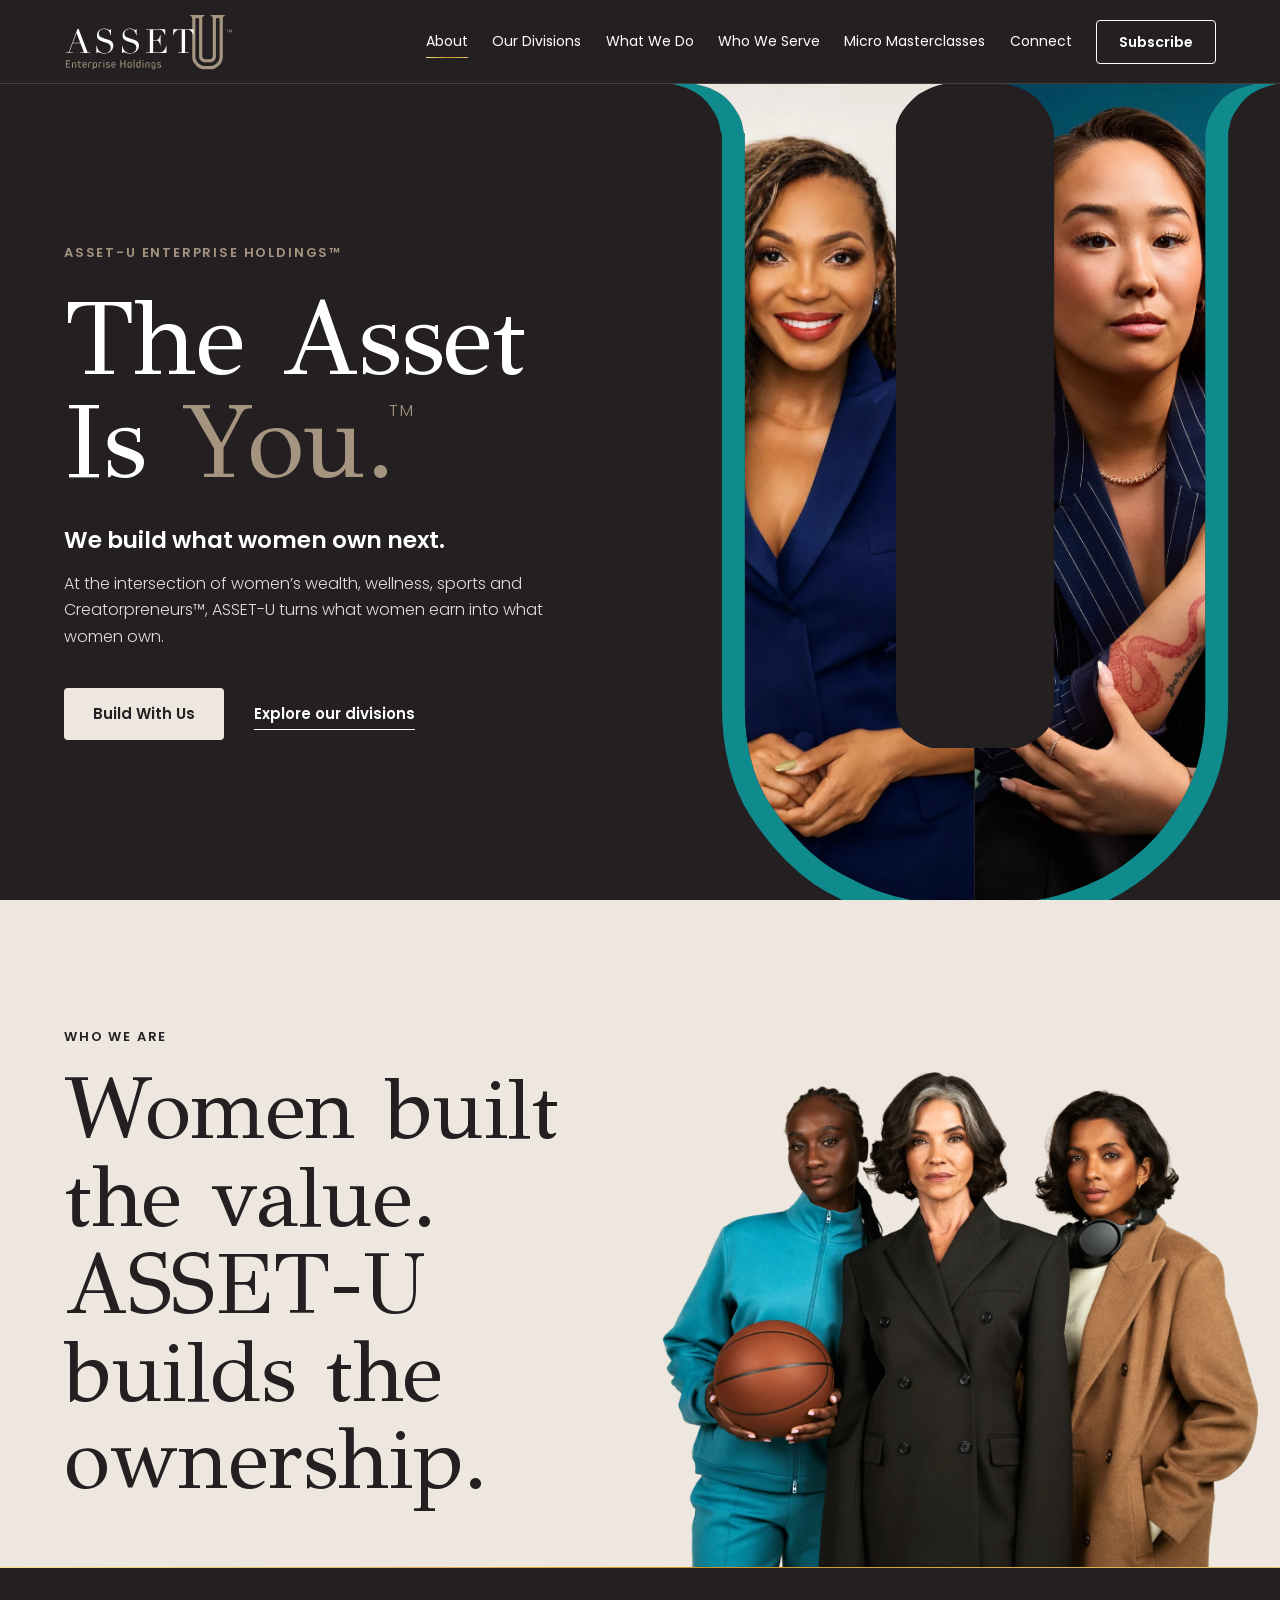
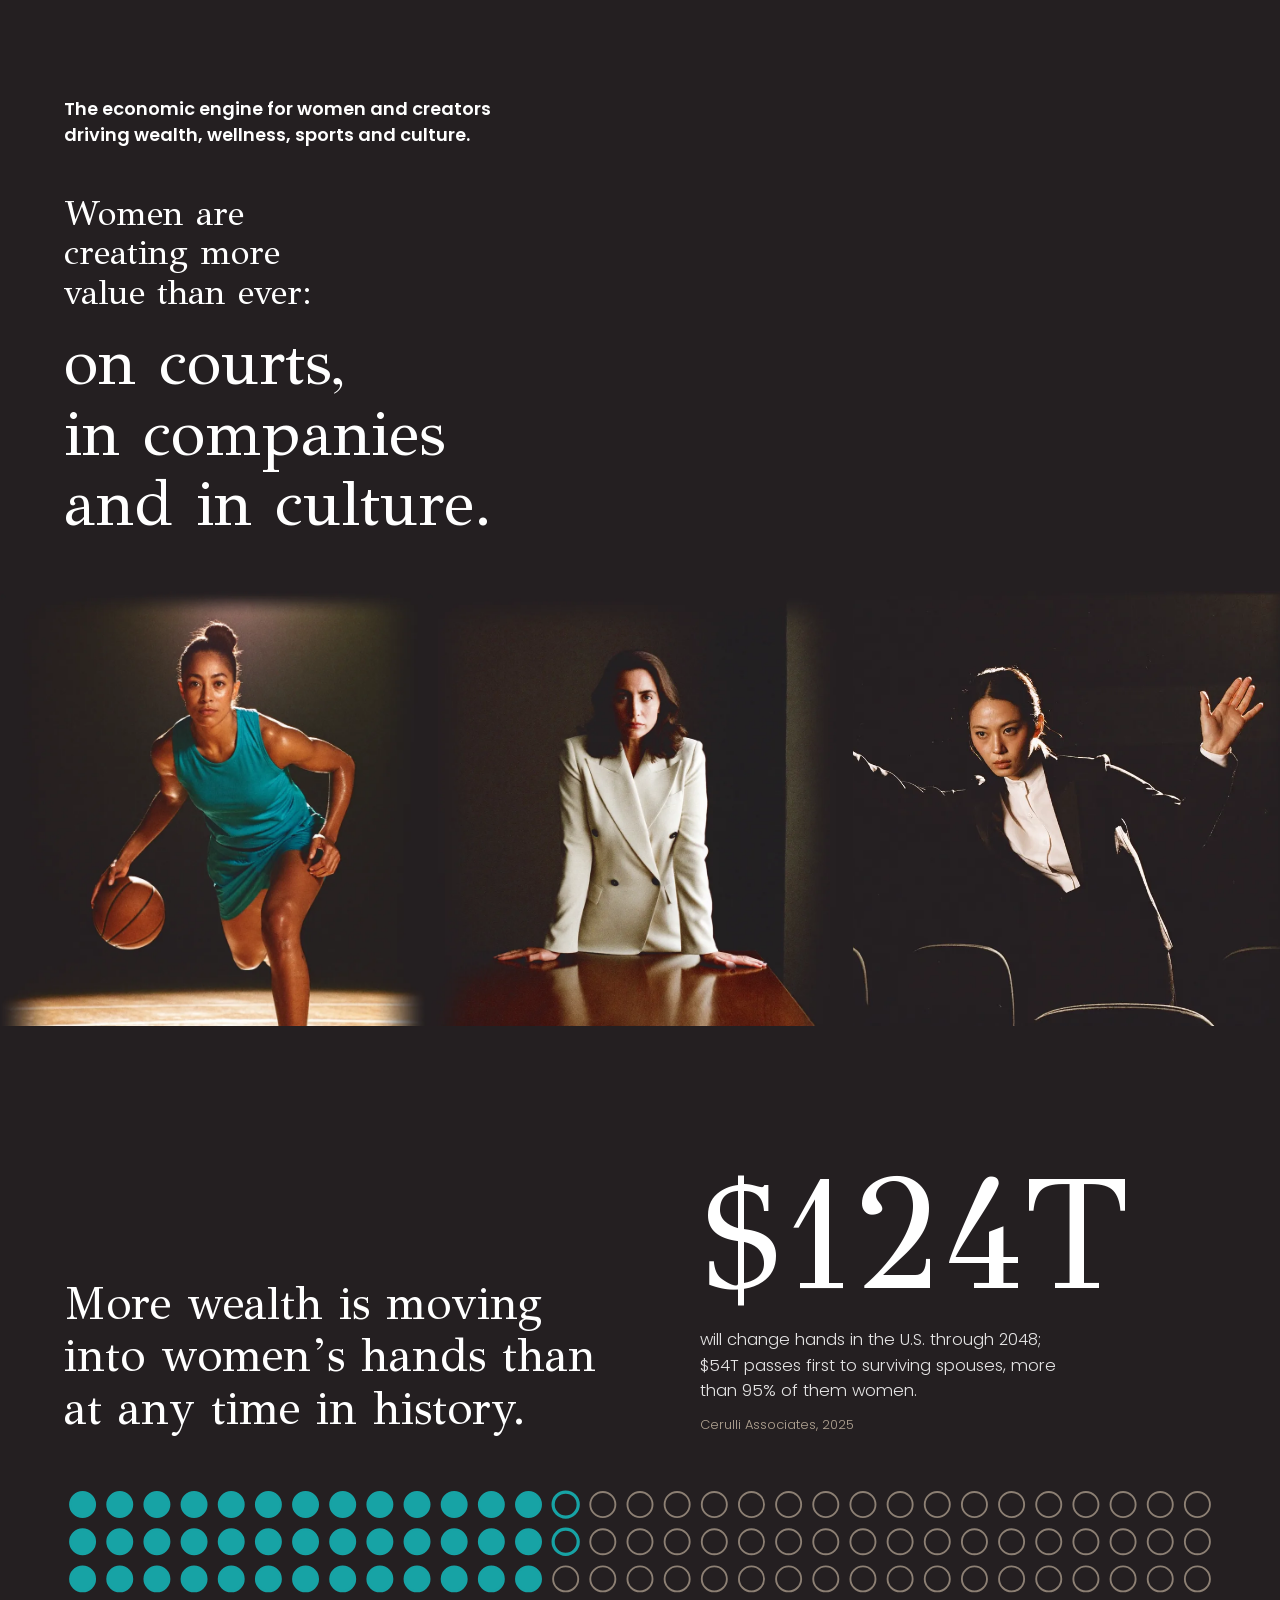
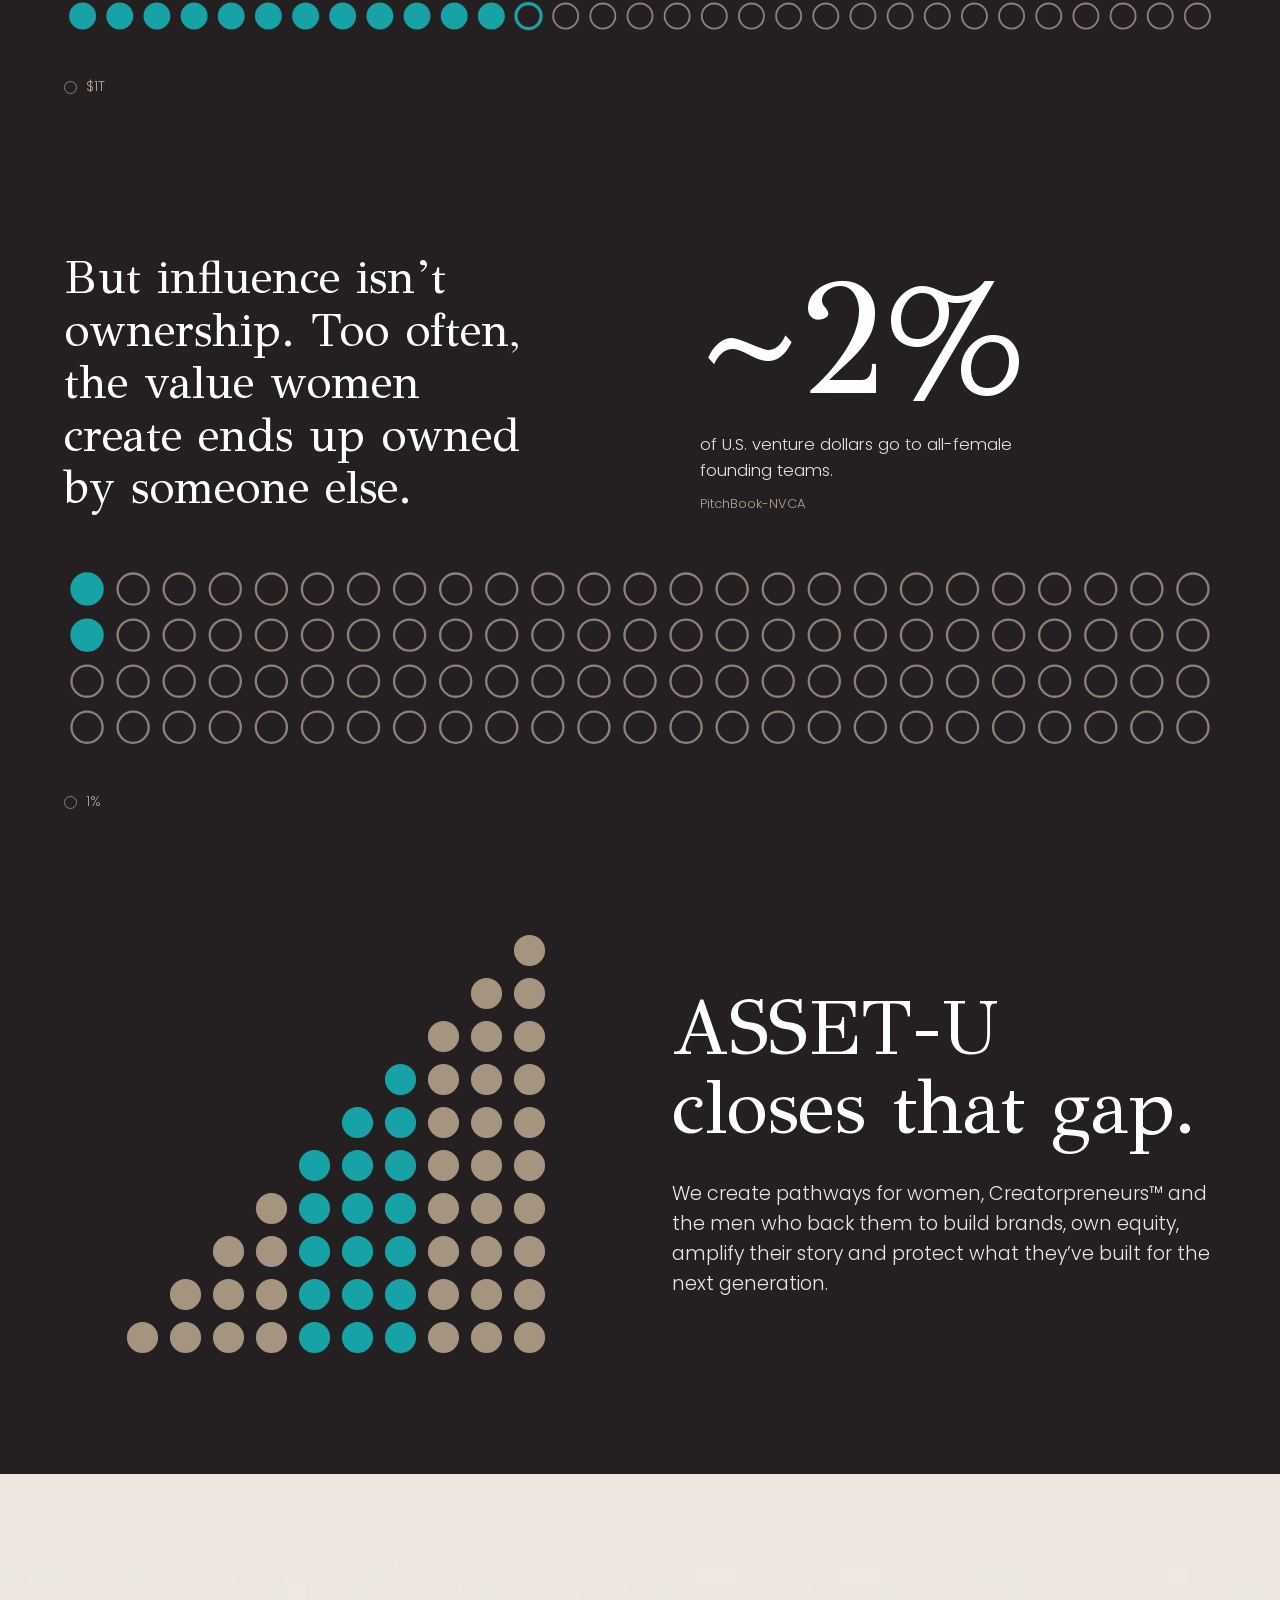
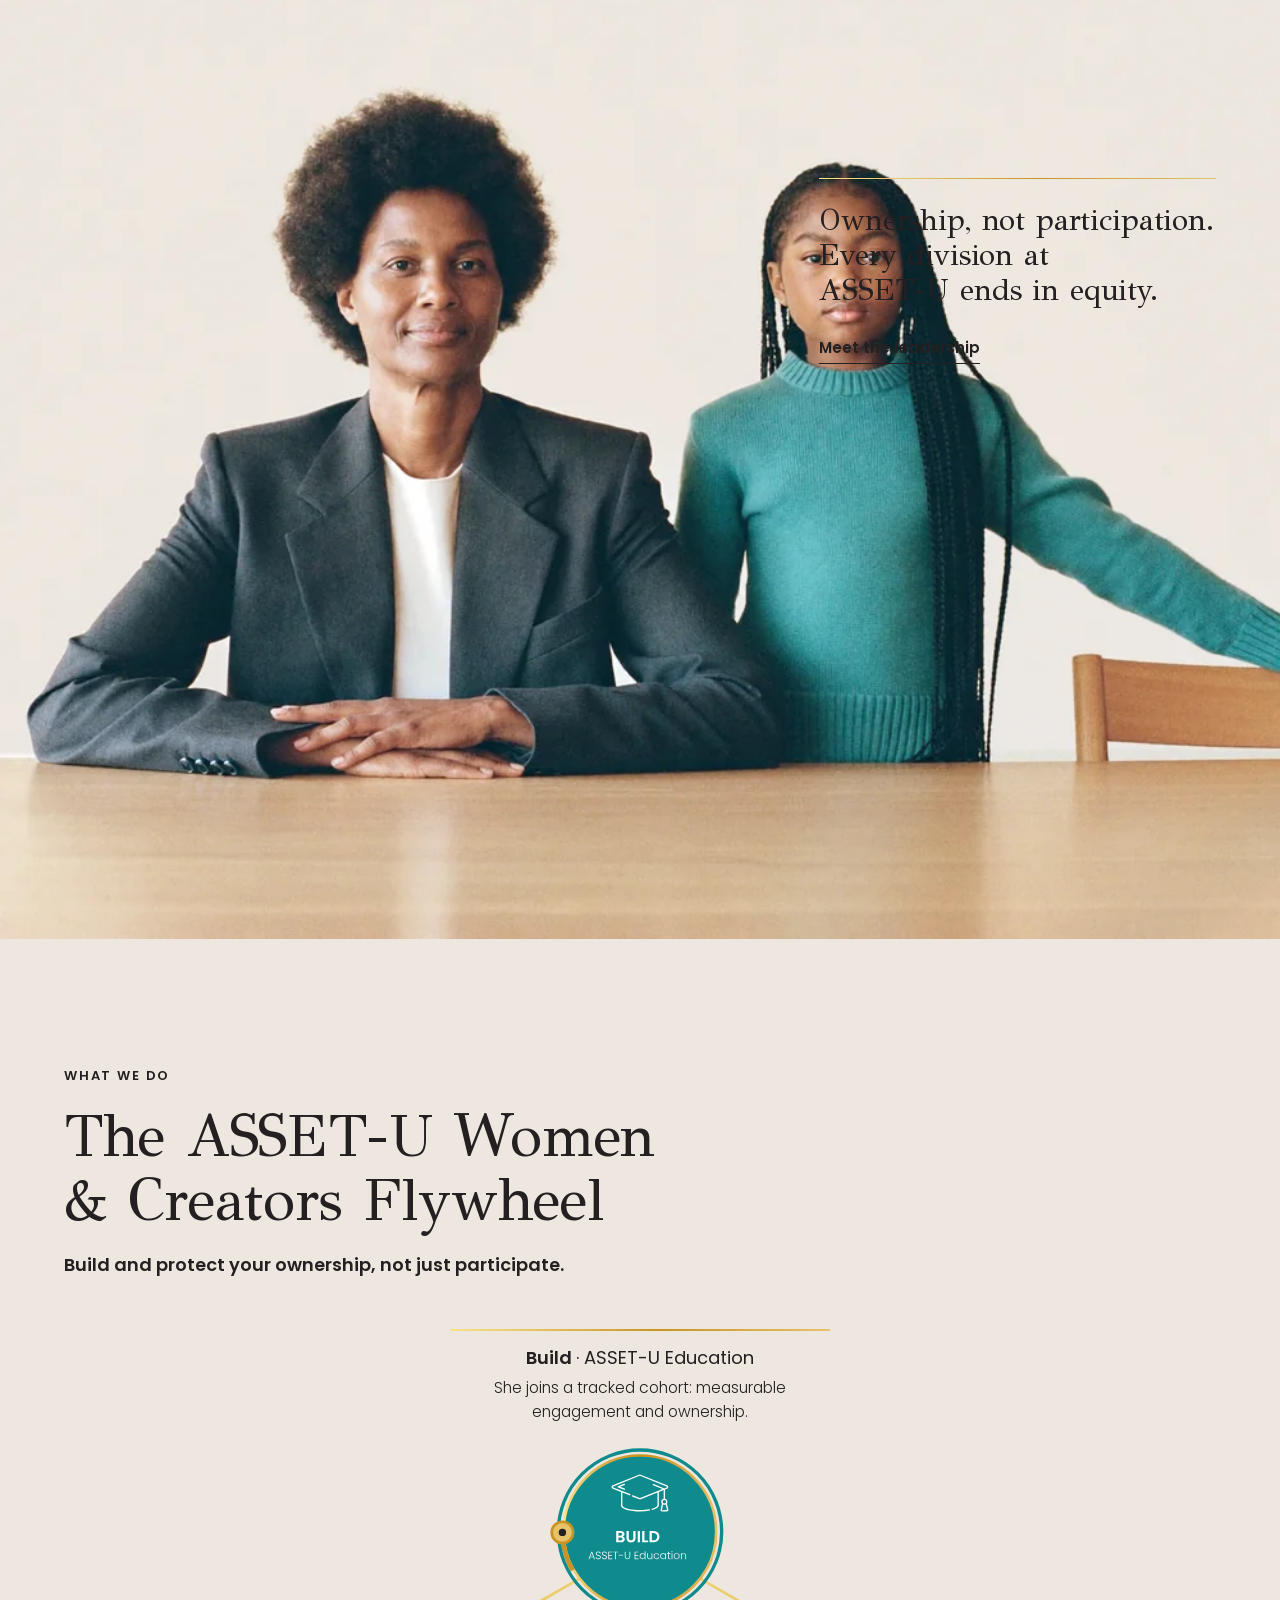
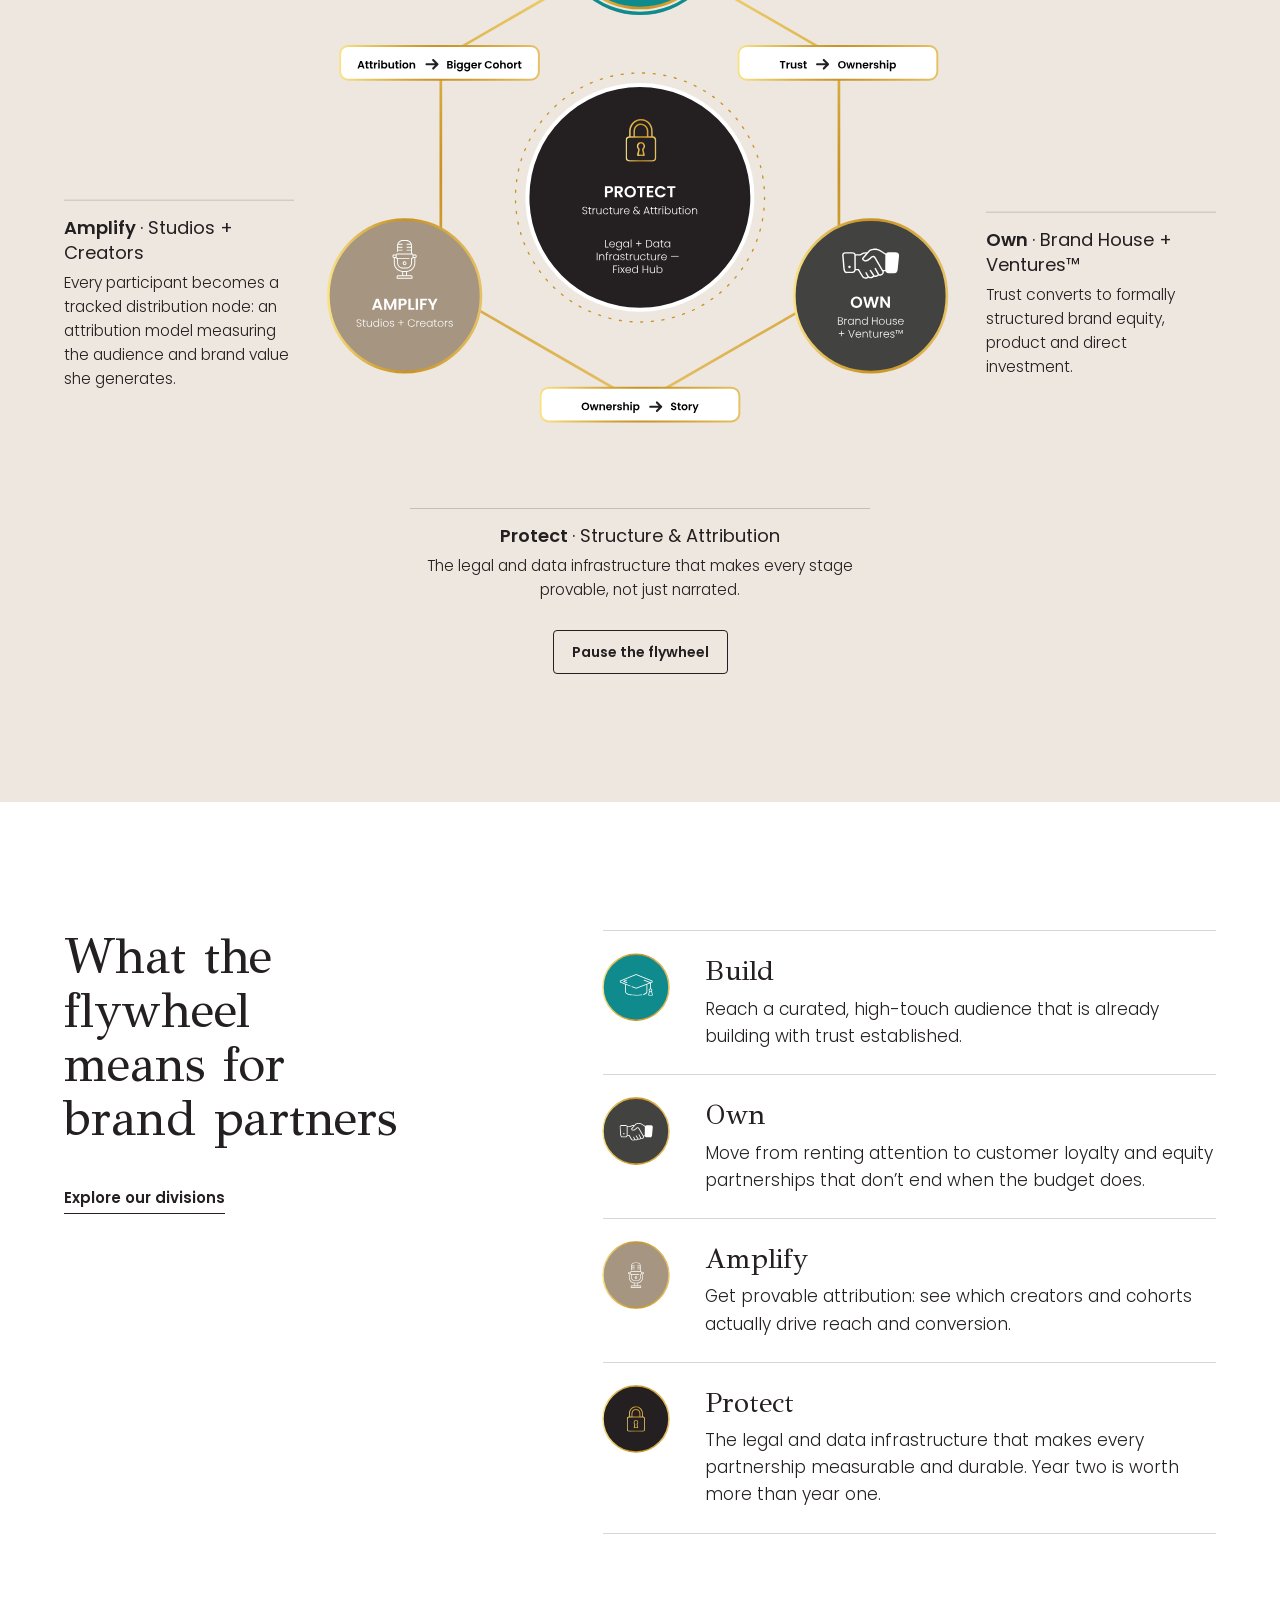
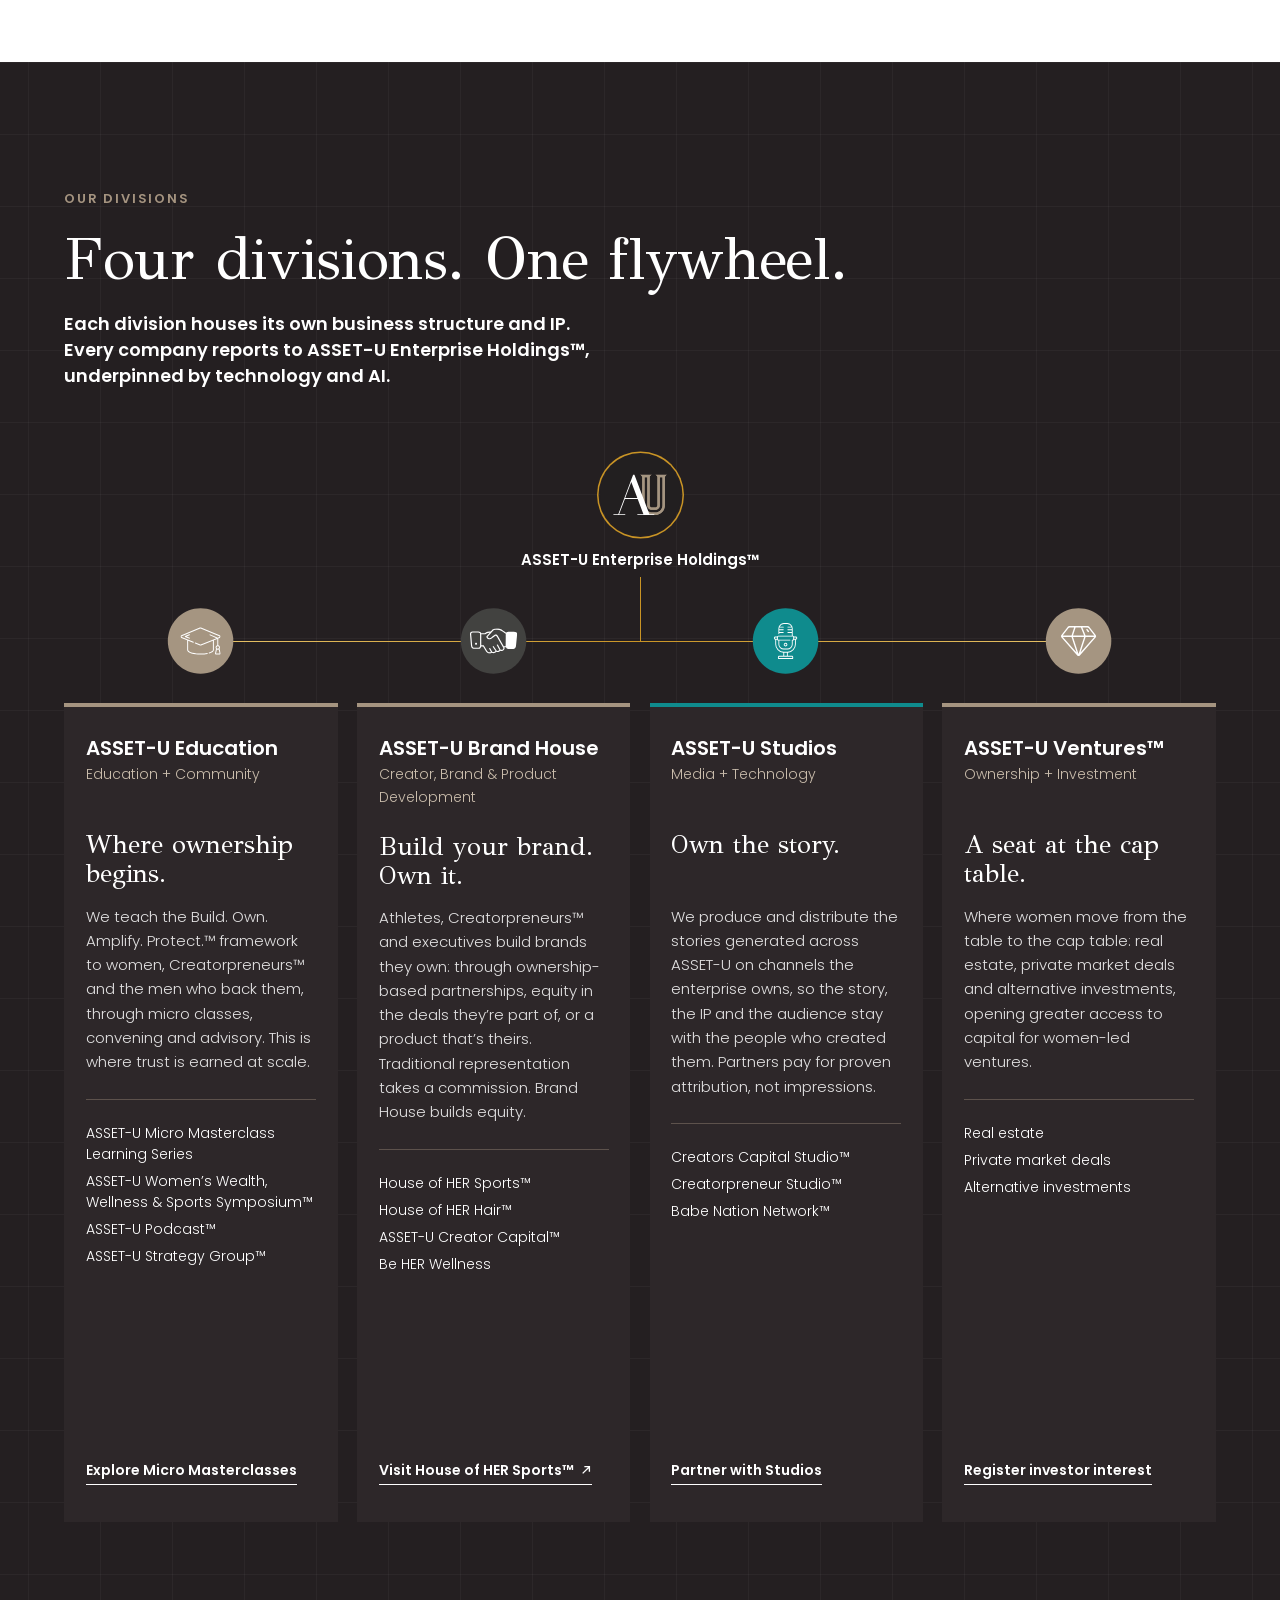
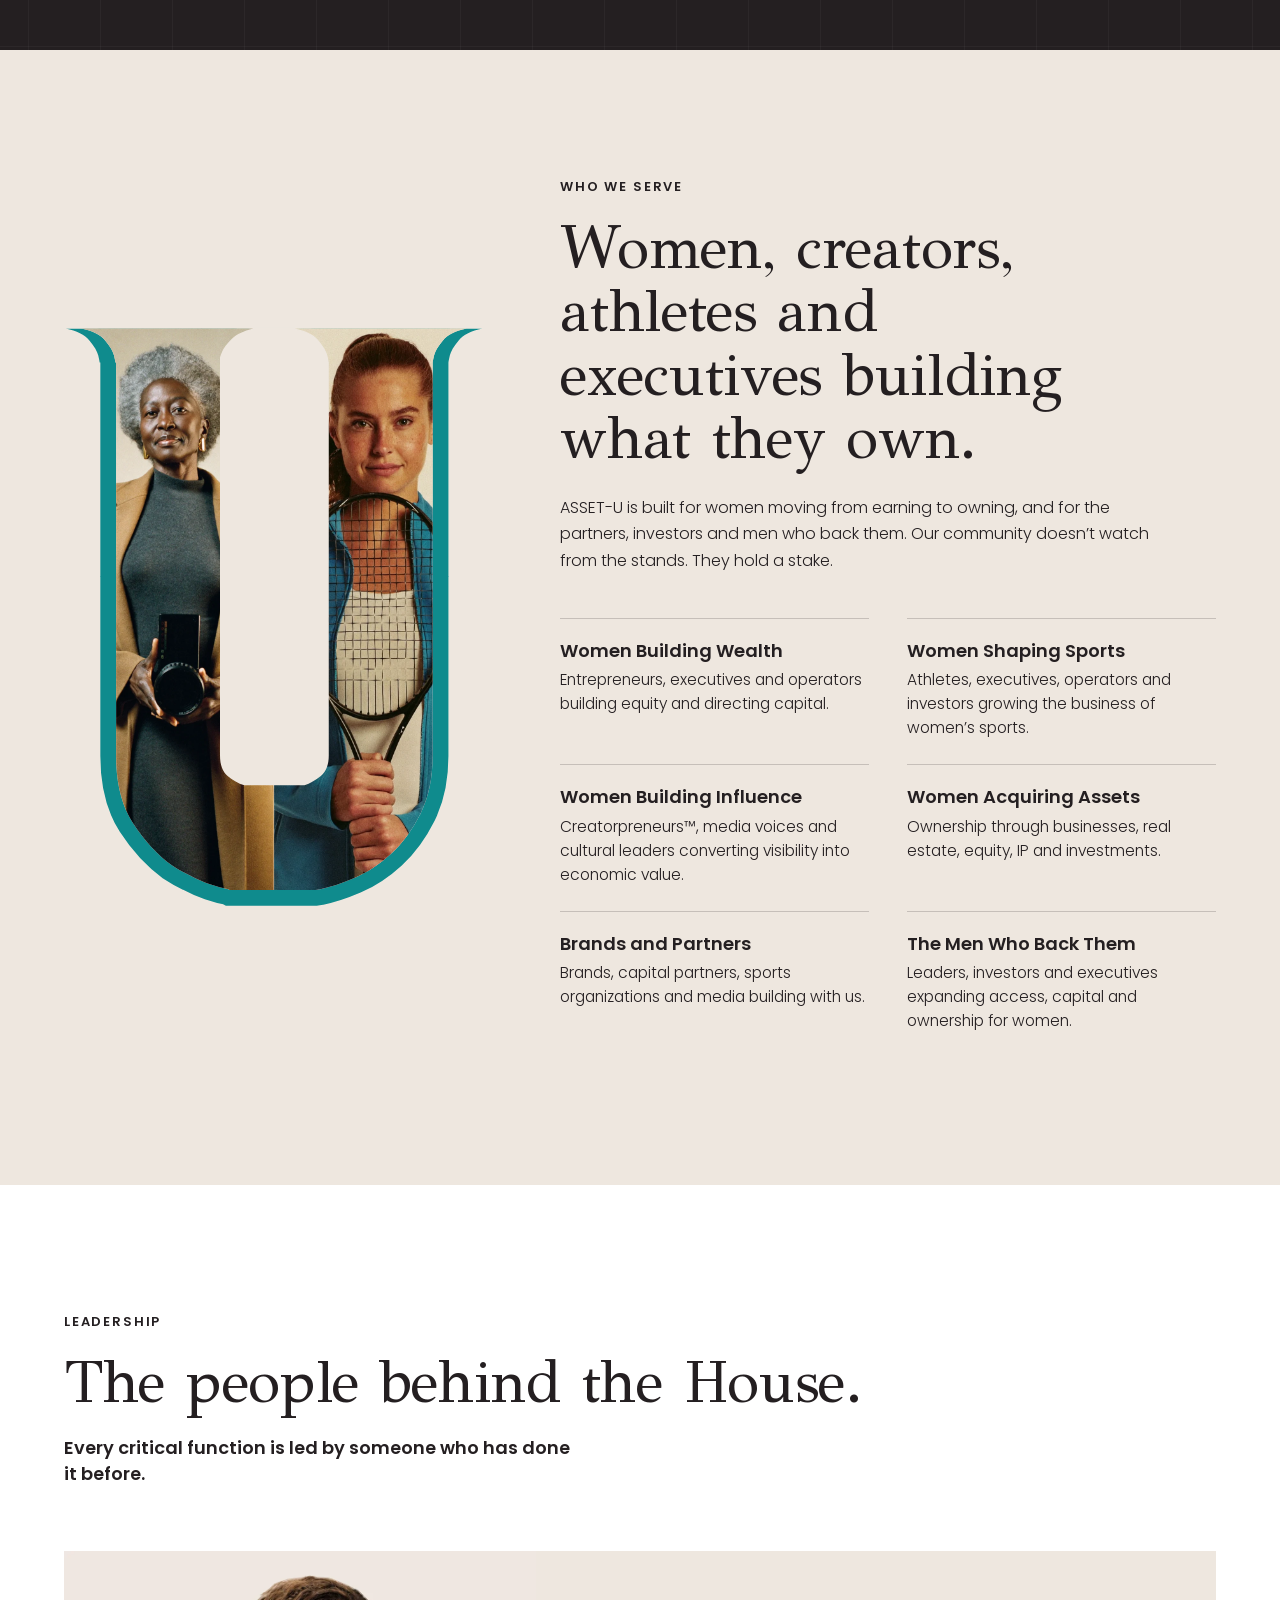
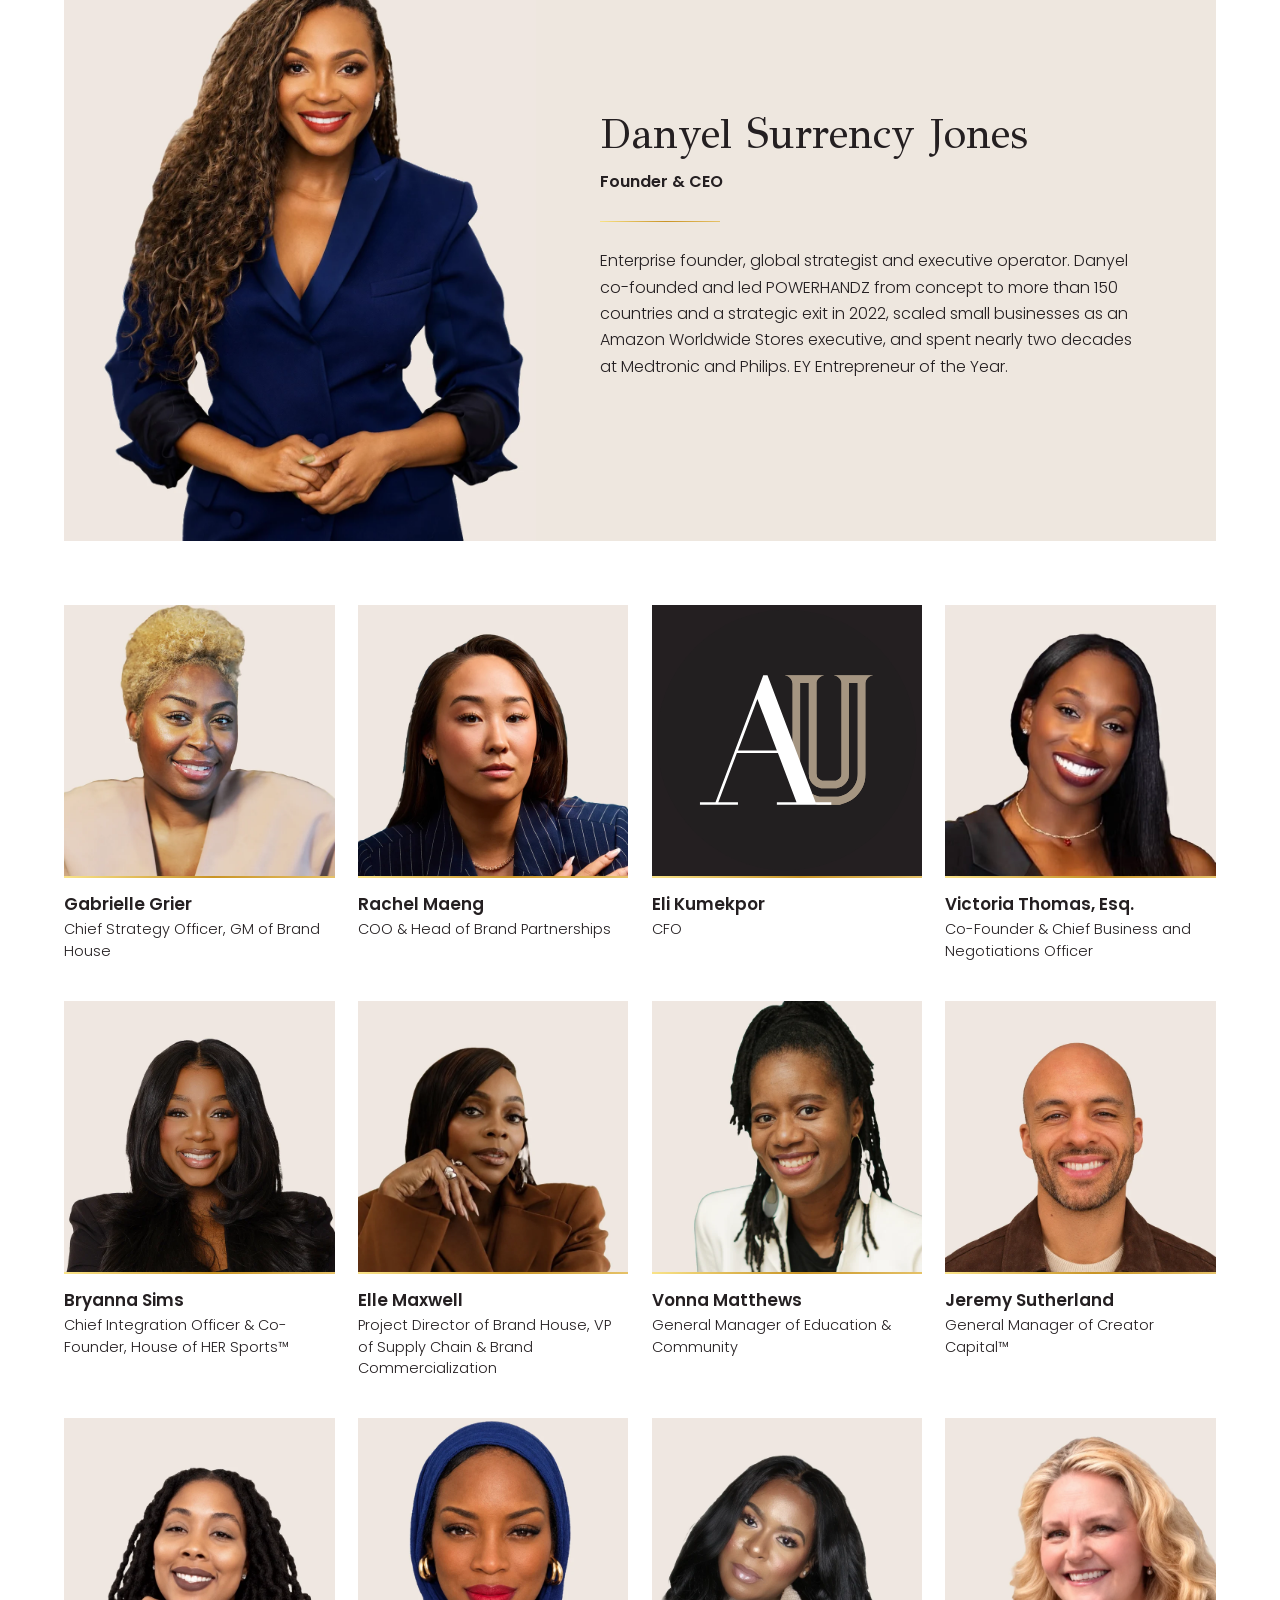
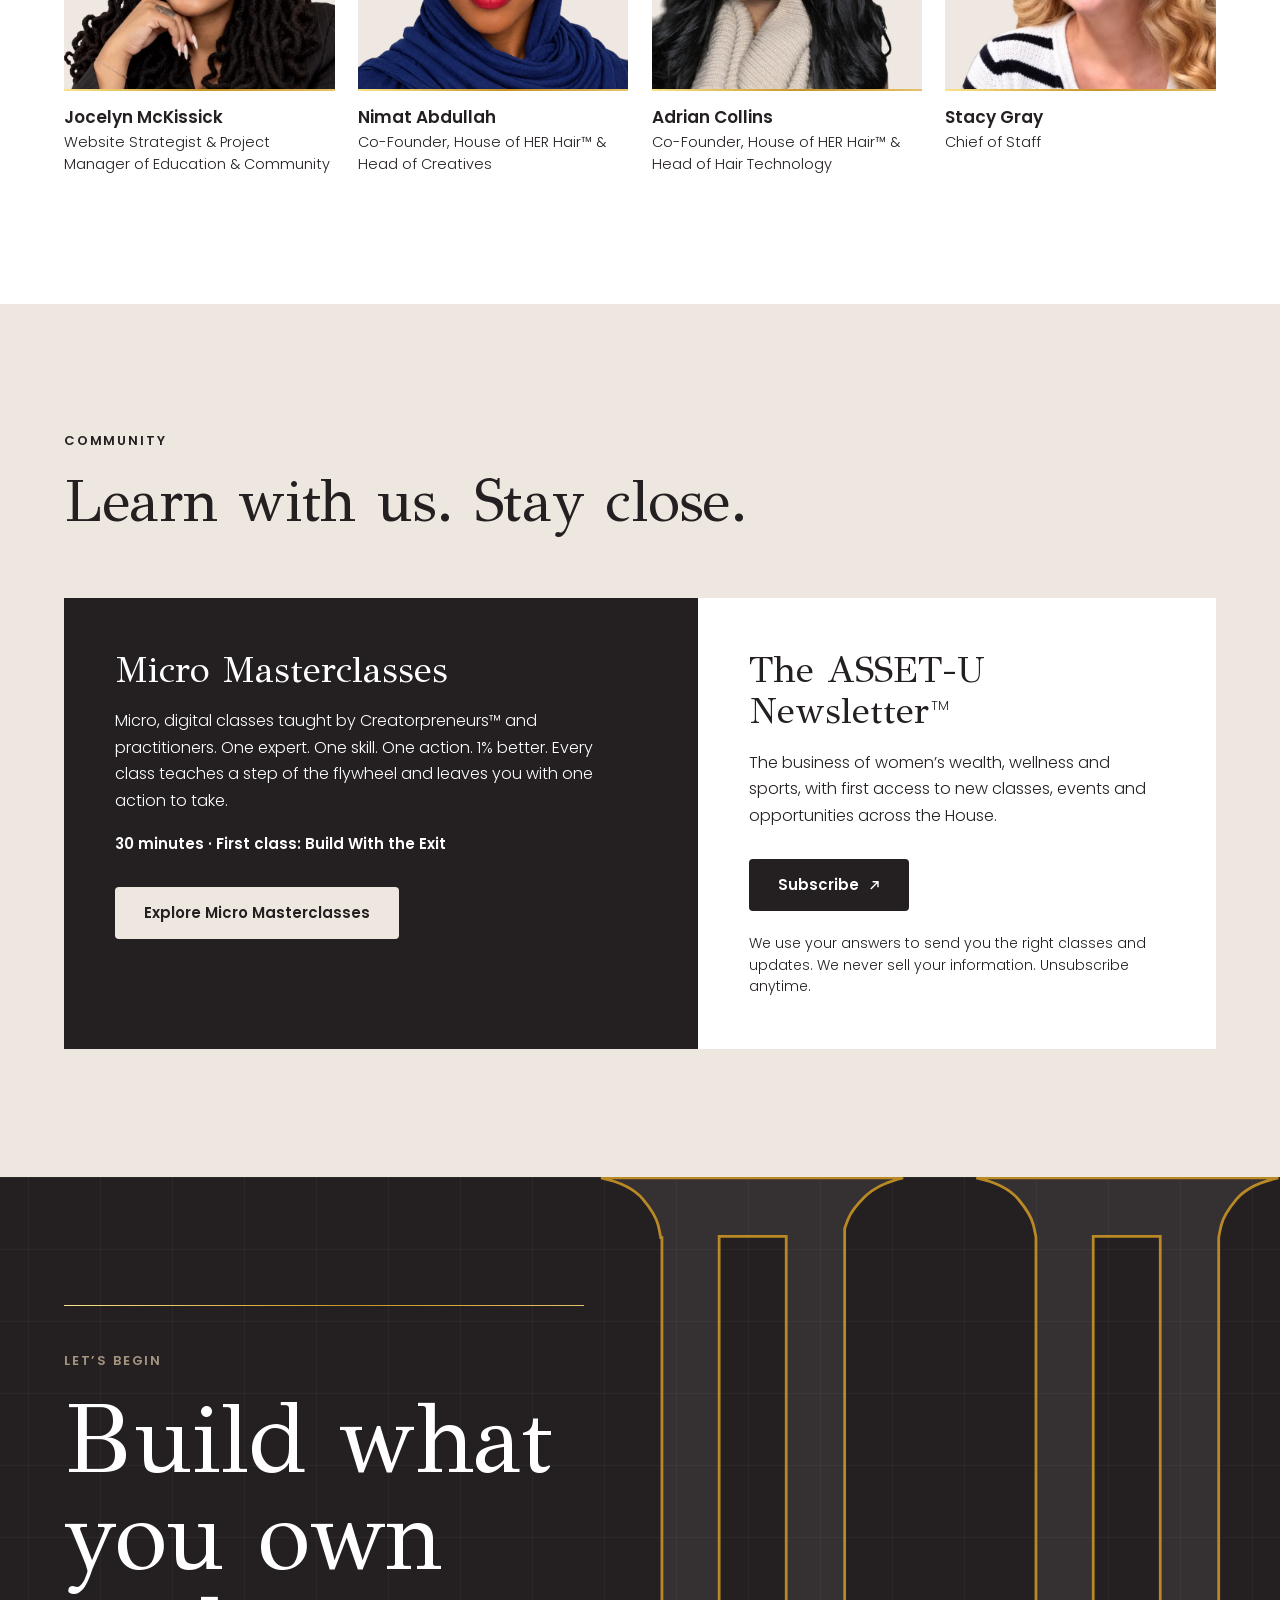
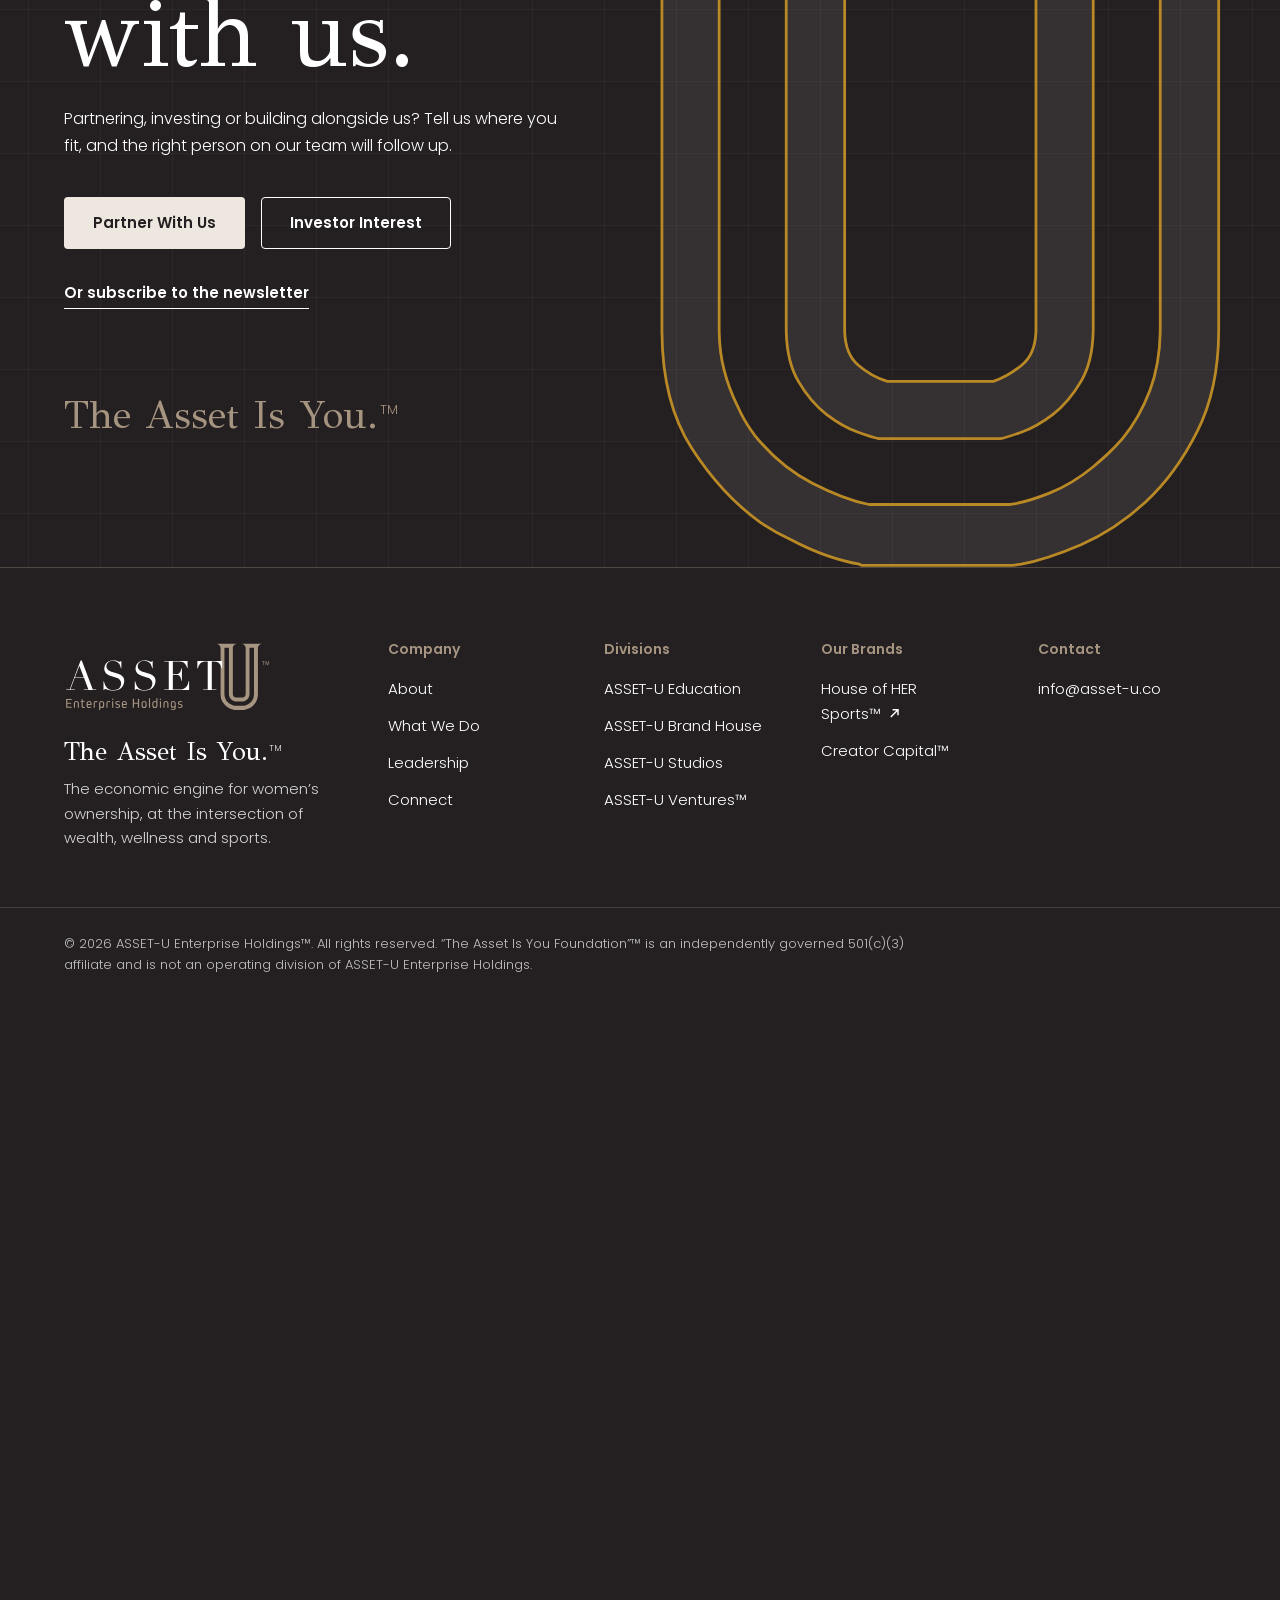
==== index.html @ 54a2299e "ASSET-U website review build Co-Authored-By: Claude Opus 5.5 <noreply@anthropic.com>" ====
<!doctype html>
<html lang="en"><head><meta charset="utf-8"><meta name="viewport" content="width=device-width,initial-scale=1">
<title>ASSET-U Enterprise Holdings™ | The Economic Engine for Women's Ownership</title>
<meta name="description" content="ASSET-U Enterprise Holdings is the economic engine for women's ownership across wealth, wellness and sports. Build. Own. Amplify. Protect.">
<meta name="robots" content="noindex,nofollow"><meta name="theme-color" content="#241F21">
<meta property="og:type" content="website"><meta property="og:title" content="ASSET-U Enterprise Holdings™: The Asset Is You.™">
<meta property="og:description" content="ASSET-U Enterprise Holdings is the economic engine for women's ownership across wealth, wellness and sports. Build. Own. Amplify. Protect.">
<meta property="og:url" content="https://taylormadecreative.github.io/asset-u-website/"><meta property="og:image" content="https://taylormadecreative.github.io/asset-u-website/img/og.jpg"><meta property="og:image:width" content="1200"><meta property="og:image:height" content="630"><meta property="og:image:alt" content="ASSET U Enterprise Holdings">
<meta name="twitter:card" content="summary_large_image"><meta name="twitter:image" content="https://taylormadecreative.github.io/asset-u-website/img/og.jpg">
<link rel="icon" href="img/au-favicon.svg" type="image/svg+xml"><link rel="apple-touch-icon" href="img/au-180.png">
<link rel="preload" href="fonts/Poppins-300.woff2" as="font" type="font/woff2" crossorigin><link rel="preload" href="fonts/Poppins-600.woff2" as="font" type="font/woff2" crossorigin>
<link rel="stylesheet" href="styles.css"><script>document.documentElement.classList.add('js')</script></head>
<body id="top"><a class="skip" href="#main">Skip to content</a>
<header class="nav dark"><div class="wrap"><a class="brand" href="#top" data-track="nav_click"><span class="lg"><svg role="img" aria-label="ASSET U Enterprise Holdings, back to top" xmlns="http://www.w3.org/2000/svg" viewBox="570 310 790 275"><defs><clipPath id="lga"><path d="M577.898 531H600v35h-22.102Zm0 0"/></clipPath><clipPath id="lgb"><path d="M971 539h20v35.691h-20Zm0 0"/></clipPath><clipPath id="lgc"><path d="M1327 389h15.148v16H1327Zm0 0"/></clipPath><clipPath id="lgd"><path d="M577.898 386H692v113H577.898Zm0 0"/></clipPath></defs><g clip-path="url(#lga)"><path fill="#A69581" d="M595.926 546.441c.617 0 .976.36.976.973v2.102c0 .613-.359.972-.976.972H582.46v11.114h15.719c.617 0 .972.355.972.968v2.102c0 .613-.355.973-.972.973h-19.356c-.613 0-.972-.36-.972-.973v-32.059c0-.613.359-.972.972-.972h19.356c.617 0 .972.359.972.972v2.102c0 .617-.355.972-.972.972h-15.72v10.754Zm0 0"/></g><path fill="#A69581" d="M621.79 549.617c0-4.3-1.642-6.246-5.227-6.246-3.583 0-5.223 1.945-5.223 6.246v15.055c0 .613-.36.973-.973.973h-2.304c-.614 0-.973-.36-.973-.973v-15.516c0-6.144 3.328-9.472 9.472-9.472 6.149 0 9.477 3.328 9.477 9.472v15.516c0 .613-.36.973-.976.973h-2.301c-.617 0-.973-.36-.973-.973ZM648.977 564.059c.207.562.05.921-.461 1.226-1.125.617-2.61.973-4.504.973-5.223 0-7.887-2.762-7.887-8.09v-14.184h-2.664c-.613 0-.973-.359-.973-.972v-1.742c0-.614.36-.973.973-.973h2.664v-5.79c0-.612.36-.972.973-.972h2.304c.614 0 .973.36.973.973v5.789h6.965c.613 0 .972.36.972.973v1.742c0 .613-.359.972-.972.972h-6.965v14.082c0 2.97 1.434 4.508 4.098 4.508.972 0 1.793-.207 2.558-.617.668-.36 1.13-.203 1.332.41ZM669.719 549.82c0-4.453-1.692-6.449-5.328-6.449-3.633 0-5.325 1.996-5.325 6.45v1.077h10.653Zm4.043-.46v4.097c0 .613-.356.973-.973.973h-13.723v1.484c0 4.66 1.895 6.66 6.196 6.66 2.047 0 3.586-.668 5.172-2.101.46-.461.972-.41 1.382.101l1.024 1.281c.36.461.36.973-.05 1.383-2.048 1.996-4.712 3.02-7.68 3.02-6.762 0-10.294-3.278-10.294-9.934v-6.965c0-6.297 3.329-9.675 9.473-9.675s9.473 3.379 9.473 9.675M681.547 548.953c0-6.098 2.918-9.27 8.5-9.27 2.203 0 4.148.512 5.683 1.536.512.36.668.82.31 1.383l-.872 1.484c-.36.562-.82.617-1.383.258-1.023-.617-2.152-.973-3.328-.973-3.176 0-4.66 1.793-4.66 5.633v15.668c0 .613-.36.973-.973.973h-2.304c-.618 0-.973-.36-.973-.973ZM717.035 549.77c0-4.352-1.691-6.399-5.379-6.399-3.738 0-5.43 2.047-5.43 6.399v6.351c0 4.3 1.794 6.453 5.43 6.453 3.688 0 5.38-2.05 5.38-6.453Zm4.25-.41v7.222c0 6.297-3.125 9.676-8.96 9.676-2.665 0-4.712-.871-5.993-2.559h-.105v9.168c0 .613-.356.973-.973.973h-2.305c-.613 0-.972-.36-.972-.973V549.36c0-6.297 3.382-9.68 9.68-9.68 6.25 0 9.628 3.384 9.628 9.68M729.527 548.953c0-6.098 2.918-9.27 8.5-9.27 2.203 0 4.149.512 5.684 1.536.512.36.668.82.309 1.383l-.872 1.484c-.359.562-.82.617-1.382.258-1.024-.617-2.149-.973-3.328-.973-3.176 0-4.66 1.793-4.66 5.633v15.668c0 .613-.36.973-.973.973H730.5c-.613 0-.973-.36-.973-.973ZM751.957 565.645c-.617 0-.973-.36-.973-.973V541.27c0-.614.356-.973.973-.973h2.305c.613 0 .972.36.972.973v23.402c0 .613-.359.973-.972.973Zm-1.535-32.723c0-1.586 1.125-2.715 2.66-2.715 1.59 0 2.715 1.129 2.715 2.715 0 1.539-1.125 2.664-2.715 2.664-1.535 0-2.66-1.125-2.66-2.664M772.336 566.258c-3.992 0-6.863-.922-9.164-2.969-.41-.41-.41-.871-.05-1.332l1.073-1.434c.41-.511.871-.511 1.383-.101 1.586 1.383 3.84 2.152 6.348 2.152 3.125 0 4.918-1.383 4.918-3.894 0-2.254-1.383-3.328-5.582-3.942-5.942-.87-7.989-3.074-7.989-7.476 0-4.61 3.532-7.582 9.012-7.582 2.817 0 5.531.77 7.426 2.152.512.41.562.871.207 1.383l-.977 1.433c-.355.512-.816.567-1.382.157-1.329-.922-3.02-1.434-4.864-1.434-3.379 0-5.172 1.383-5.172 3.89 0 2.048 1.332 3.071 5.375 3.637 6.043.817 8.196 3.172 8.196 7.782 0 4.66-3.38 7.578-8.758 7.578M802.445 549.82c0-4.453-1.687-6.449-5.324-6.449s-5.324 1.996-5.324 6.45v1.077h10.648Zm4.047-.46v4.097c0 .613-.36.973-.972.973h-13.723v1.484c0 4.66 1.894 6.66 6.195 6.66 2.047 0 3.582-.668 5.172-2.101.461-.461.973-.41 1.383.101l1.023 1.281c.36.461.36.973-.05 1.383-2.047 1.996-4.711 3.02-7.684 3.02-6.758 0-10.29-3.278-10.29-9.934v-6.965c0-6.297 3.329-9.675 9.474-9.675s9.472 3.379 9.472 9.675M852.527 564.672c0 .613-.359.973-.972.973h-2.664c-.614 0-.973-.36-.973-.973v-14.235h-14.594v14.235c0 .613-.355.973-.972.973h-2.664c-.614 0-.973-.36-.973-.973v-32.059c0-.613.36-.972.972-.972h2.665c.617 0 .972.359.972.972v13.778h14.594v-13.778c0-.613.36-.972.973-.972h2.664c.613 0 .972.359.972.972ZM876.7 549.82c0-4.402-1.692-6.449-5.43-6.449-3.688 0-5.375 2.047-5.375 6.45v6.35c0 4.352 1.687 6.403 5.375 6.403 3.738 0 5.43-2.05 5.43-6.402Zm4.25-.46v7.273c0 6.246-3.384 9.625-9.68 9.625-6.247 0-9.63-3.38-9.63-9.625v-7.274c0-6.297 3.383-9.675 9.63-9.675 6.296 0 9.68 3.379 9.68 9.675M890.422 565.645c-.617 0-.973-.36-.973-.973v-33.899c0-.617.356-.972.973-.972h2.3c.618 0 .977.355.977.972v33.899c0 .613-.36.973-.976.973ZM917.254 549.82c0-4.3-1.793-6.449-5.43-6.449-3.687 0-5.375 2.047-5.375 6.45v6.35c0 4.352 1.688 6.403 5.375 6.403 3.739 0 5.43-2.05 5.43-6.402Zm3.277-20.02c.614 0 .973.356.973.973v25.809c0 6.297-3.379 9.676-9.68 9.676-6.246 0-9.625-3.38-9.625-9.676v-7.223c0-6.297 3.121-9.675 8.961-9.675 2.664 0 4.711.87 5.992 2.558h.102v-11.469c0-.617.36-.972.973-.972ZM931.64 565.645c-.613 0-.972-.36-.972-.973V541.27c0-.614.36-.973.973-.973h2.304c.617 0 .973.36.973.973v23.402c0 .613-.356.973-.973.973Zm-1.535-32.723c0-1.586 1.125-2.715 2.665-2.715 1.585 0 2.714 1.129 2.714 2.715 0 1.539-1.129 2.664-2.714 2.664-1.54 0-2.665-1.125-2.665-2.664M958.781 549.617c0-4.3-1.636-6.246-5.222-6.246s-5.223 1.945-5.223 6.246v15.055c0 .613-.36.973-.973.973h-2.304c-.614 0-.973-.36-.973-.973v-15.516c0-6.144 3.328-9.472 9.473-9.472 6.144 0 9.472 3.328 9.472 9.472v15.516c0 .613-.355.973-.972.973h-2.305c-.613 0-.973-.36-.973-.973Zm0 0"/><g clip-path="url(#lgb)"><path fill="#A69581" d="M986.332 555.3v-5.53c0-4.352-1.691-6.399-5.43-6.399-3.687 0-5.375 2.047-5.375 6.399v5.53c0 4.403 1.688 6.454 5.375 6.454 3.637 0 5.43-2.152 5.43-6.453m4.25-5.942v16.032c0 5.632-3.637 9.062-9.629 9.062-3.379 0-6.195-.973-8.293-2.816q-.69-.615-.156-1.383l.973-1.383c.359-.562.82-.613 1.332-.152 1.691 1.383 3.586 2.047 5.89 2.047 3.688 0 5.633-2.047 5.633-5.684v-2.203h-.102c-1.28 1.691-3.328 2.562-5.992 2.562-5.836 0-8.96-3.382-8.96-9.68v-6.402c0-6.297 3.378-9.675 9.624-9.675 6.301 0 9.68 3.379 9.68 9.675"/></g><path fill="#A69581" d="M1007.43 566.258c-3.996 0-6.864-.922-9.168-2.969-.41-.41-.41-.871-.051-1.332l1.074-1.434c.41-.511.871-.511 1.383-.101 1.59 1.383 3.84 2.152 6.352 2.152 3.125 0 4.914-1.383 4.914-3.894 0-2.254-1.38-3.328-5.579-3.942-5.94-.87-7.992-3.074-7.992-7.476 0-4.61 3.535-7.582 9.016-7.582 2.816 0 5.531.77 7.426 2.152.511.41.562.871.203 1.383l-.973 1.433c-.36.512-.82.567-1.383.157-1.332-.922-3.02-1.434-4.863-1.434-3.383 0-5.172 1.383-5.172 3.89 0 2.048 1.328 3.071 5.375 3.637 6.043.817 8.196 3.172 8.196 7.782 0 4.66-3.383 7.578-8.758 7.578M1320.824 403.676c0 .258-.148.406-.406.406h-1.117c-.258 0-.406-.148-.406-.406v-12.153h-3.5c-.258 0-.41-.152-.41-.41v-.879c0-.257.152-.406.41-.406h8.953c.257 0 .406.149.406.406v.88c0 .257-.149.41-.406.41h-3.524Zm0 0"/><g clip-path="url(#lgc)"><path fill="#A69581" d="M1341.742 389.828c.258 0 .406.149.406.406v13.442c0 .258-.148.406-.406.406h-1.117c-.258 0-.41-.148-.41-.406v-11.121h-.043l-4.184 11.207a.465.465 0 0 1-.472.32h-.989c-.238 0-.386-.105-.472-.32l-4.188-11.207h-.043v11.12c0 .259-.152.407-.406.407h-1.074c-.258 0-.41-.148-.41-.406v-13.442c0-.257.152-.406.41-.406h2.168c.234 0 .386.106.472.32l4.059 11.059h.043l4.059-11.059c.085-.214.234-.32.472-.32Zm0 0"/></g><path class="lu" fill="#A69581" d="M1284.777 513.324v-174.34h-16.898v174.34c0 5.531-1.031 10.04-3.074 13.52q-3.077 5.226-7.067 8.297c-2.664 2.043-5.277 3.53-7.836 4.453q-3.841 1.382-5.375 1.691h-30.722q-1.542-.31-5.375-1.691c-2.567-.922-5.176-2.41-7.836-4.453-2.664-2.047-5.024-4.813-7.067-8.297-2.05-3.48-3.07-7.989-3.07-13.52v-174.34h-16.902v174.34c0 3.895.41 7.426 1.23 10.602a45.6 45.6 0 0 0 3.38 9.062q1.534 3.685 4.3 7.371c4.3 5.328 9.164 9.371 14.594 12.137 5.425 2.77 10.187 4.559 14.285 5.379h35.64c2.868-.414 6.196-1.383 9.985-2.918 3.789-1.539 7.422-3.742 10.91-6.605a113 113 0 0 0 3.684-3.227 45 45 0 0 0 3.687-3.84c2.867-3.488 5.172-7.531 6.914-12.137 1.738-4.609 2.613-9.878 2.613-15.824m-46.394-189.086h76.195c-4.918 1.028-8.45 2.817-10.601 5.38-2.149 2.562-3.43 4.773-3.84 6.616q-.615 2.767-.614 3.075v174.57c0 9.84-1.796 18.351-5.378 25.527q-5.38 10.76-13.055 17.84c-5.121 4.707-10.555 8.297-16.285 10.762-5.739 2.457-10.754 4.101-15.055 4.922l-2.148.308h-38.098l-.617-.308c-2.457-.414-5.176-1.13-8.14-2.153q-4.46-1.545-9.063-4a57 57 0 0 1-7.68-4.304q-9.836-7.08-17.363-18.762c-5.02-7.793-7.524-17.738-7.524-29.832v-174.57h-.308q-.002-.307-.614-3.075c-.414-1.843-1.691-4.054-3.843-6.617-2.149-2.562-5.684-4.351-10.598-5.379h76.195c-4.3 1.028-7.527 2.61-9.676 4.762q-3.228 3.223-4.148 5.527-.926 2.309-.926 2.614v176.492q-.002 6.145 3.383 9.062 3.377 2.924 7.375 4.149h26.727q3.686-1.226 7.218-4.149 3.535-2.917 3.535-9.062v-174.34q-.001-.306-.617-3.074c-.41-1.844-1.687-4.04-3.84-6.606-2.148-2.558-5.683-4.347-10.597-5.375"/><g clip-path="url(#lgd)"><path fill="#FFF" d="m627.73 406.629-16.882 44.66h33.761Zm-49.878 89.473h13.503l41.438-109.887h3.684l41.742 109.887h13.66v2.148h-47.27v-2.148h17.036l-16.114-42.664h-35.605l-16.114 42.664h17.036v2.148h-32.996Zm0 0"/></g><path fill="#FFF" d="M718.582 465.254h1.688q1.687 8.286 4.375 13.965c1.789 3.785 3.761 6.906 5.906 9.36 2.152 2.456 4.398 4.35 6.754 5.679 2.351 1.332 4.73 2.3 7.136 2.918q3.603.92 6.907 1.074 3.298.152 6.215.152c5.421 0 9.875-.82 13.351-2.457 3.48-1.632 6.242-3.707 8.29-6.215 2.042-2.503 3.476-5.218 4.296-8.132q1.226-4.372 1.227-8.059 0-5.368-1.993-9.207c-1.332-2.559-3.02-4.73-5.066-6.523a28.4 28.4 0 0 0-6.676-4.372c-2.406-1.128-4.68-1.996-6.832-2.609l-17.648-5.375c-8.285-2.555-14.555-5.93-18.797-10.129q-6.37-6.288-6.371-16.879 0-6.906 2.457-12.816 2.451-5.908 6.906-10.203c2.965-2.863 6.523-5.117 10.664-6.754q6.217-2.456 13.582-2.457 5.372 0 8.98.922 3.603.92 6.215 2.07l4.68 2.074q2.074.921 4.223.922 1.992 0 2.683-.539c.461-.355 1.098-1.254 1.918-2.687h2.149v27.78h-1.84a45.6 45.6 0 0 0-3.149-10.667q-2.226-5.14-5.753-9.055c-2.356-2.61-5.196-4.703-8.52-6.293-3.324-1.582-7.187-2.379-11.586-2.379-2.453 0-5.168.336-8.133 1a25.7 25.7 0 0 0-8.289 3.453q-3.837 2.456-6.367 6.446-2.53 3.992-2.531 10.129 0 4.91 1.992 8.363a19.4 19.4 0 0 0 5.145 5.832c2.093 1.586 4.449 2.914 7.058 3.988a91 91 0 0 0 7.902 2.84l18.57 5.832q2.914.924 7.368 2.457c2.969 1.024 5.855 2.559 8.672 4.606 2.812 2.046 5.219 4.753 7.21 8.132q2.994 5.063 2.993 12.891c0 4.813-.895 9.387-2.684 13.734a34.4 34.4 0 0 1-7.75 11.512q-5.063 4.987-12.277 7.98-7.217 2.994-16.27 2.993-3.224-.001-5.675-.078c-1.64-.051-3.172-.18-4.606-.383a124 124 0 0 1-4.297-.692q-2.15-.38-4.757-1.148a164 164 0 0 1-6.602-2.148q-3.528-1.23-6.137-1.23c-1.535 0-2.586.308-3.144.921q-.851.921-1.461 2.457h-2.301ZM836.293 465.254h1.687q1.687 8.286 4.372 13.965 2.688 5.678 5.91 9.36 3.221 3.685 6.754 5.679c2.351 1.332 4.73 2.3 7.136 2.918q3.603.92 6.907 1.074c2.195.102 4.27.152 6.214.152q8.132 0 13.352-2.457c3.477-1.632 6.238-3.707 8.29-6.215 2.042-2.503 3.476-5.218 4.296-8.132q1.225-4.372 1.226-8.059-.001-5.368-1.996-9.207c-1.332-2.559-3.02-4.73-5.062-6.523a28.6 28.6 0 0 0-6.676-4.372q-3.609-1.69-6.832-2.609l-17.648-5.375q-12.433-3.832-18.801-10.129-6.368-6.288-6.367-16.879c0-4.605.816-8.875 2.457-12.816 1.633-3.938 3.937-7.34 6.902-10.203 2.969-2.863 6.524-5.117 10.668-6.754q6.217-2.456 13.582-2.457c3.578 0 6.574.308 8.977.922q3.605.92 6.214 2.07l4.684 2.074q2.068.921 4.219.922 1.994 0 2.687-.539c.461-.355 1.098-1.254 1.918-2.687h2.149v27.78h-1.844a45.8 45.8 0 0 0-3.145-10.667q-2.226-5.14-5.753-9.055c-2.356-2.61-5.196-4.703-8.52-6.293-3.324-1.582-7.187-2.379-11.586-2.379-2.457 0-5.168.336-8.133 1a25.7 25.7 0 0 0-8.289 3.453q-3.837 2.456-6.367 6.446-2.536 3.992-2.535 10.129-.001 4.91 1.996 8.363a19.4 19.4 0 0 0 5.14 5.832q3.148 2.378 7.063 3.988a90 90 0 0 0 7.902 2.84l18.57 5.832q2.914.924 7.368 2.457 4.448 1.536 8.668 4.606c2.816 2.046 5.219 4.753 7.215 8.132q2.993 5.063 2.992 12.891c0 4.813-.899 9.387-2.684 13.734a34.4 34.4 0 0 1-7.75 11.512q-5.068 4.987-12.28 7.98-7.214 2.994-16.267 2.993-3.223-.001-5.68-.078a42 42 0 0 1-4.6-.383 123 123 0 0 1-4.298-.692c-1.437-.253-3.02-.636-4.761-1.148a162 162 0 0 1-6.598-2.148c-2.356-.82-4.399-1.23-6.137-1.23q-2.304 0-3.148.921-.846.921-1.457 2.457h-2.301ZM947.094 496.102h17.035V391.129h-17.035v-2.152h87.785v26.55h-1.688q-1.994-5.982-4.293-10.511c-1.539-3.016-3.378-5.575-5.527-7.672-2.148-2.098-4.707-3.656-7.676-4.684q-4.45-1.53-10.742-1.531h-25.476v47.422h9.976q5.061-.001 8.594-.922c2.351-.613 4.375-1.766 6.062-3.453q2.532-2.53 4.297-6.906 1.765-4.373 3.453-11.282h1.688v47.73h-1.688a251 251 0 0 0-2.226-8.593q-1.149-4.144-3.223-7.367-2.07-3.224-5.523-5.14c-2.301-1.282-5.297-1.919-8.977-1.919h-12.433v55.403h29.007q8.437 0 14.043-3.61c3.73-2.402 6.778-5.265 9.133-8.594 2.348-3.32 4.09-6.777 5.215-10.359 1.125-3.578 1.844-6.547 2.148-8.898h1.688v33.609h-93.617ZM1093.656 496.102h17.035V391.129h-8.898c-2.047 0-4.352.18-6.906.535q-3.837.539-7.75 2.992c-2.61 1.637-5.117 4.223-7.52 7.75q-3.61 5.298-6.219 14.656h-1.687v-28.085h93.312v28.086h-1.687q-2.614-9.359-6.219-14.657c-2.406-3.527-4.91-6.113-7.52-7.75s-5.195-2.633-7.75-2.992q-3.836-.534-6.906-.535h-8.902v104.973h17.04v2.148h-49.423Zm0 0"/></svg><canvas aria-hidden="true"></canvas></span></a>
<button class="burger" aria-expanded="false" aria-controls="menu"><span></span><span></span><em class="sr">Menu</em></button>
<nav class="links" id="menu" aria-label="Main"><a href="#about" data-track="nav_click">About</a><a href="#divisions" data-track="nav_click">Our Divisions</a><a href="#what-we-do" data-track="nav_click">What We Do</a><a href="#who-we-serve" data-track="nav_click">Who We Serve</a><a href="micro-masterclasses/" data-track="nav_click">Micro Masterclasses</a><a href="#connect" data-track="nav_click">Connect</a><a class="btn btn-line" href="#community" data-track="subscribe_click">Subscribe</a></nav></div></header>
<main id="main">
<div class="opening-pin"><div class="opening"><section class="hero dark"><div class="wrap"><div class="hero-copy"><p class="label fade"><span class="nb">ASSET-U</span> Enterprise Holdings™</p>
<h1 aria-label="The Asset Is You.™"><span class="ln" aria-hidden="true"><span>The Asset</span></span><span class="ln" aria-hidden="true"><span>Is <span class="you">You.</span><sup>TM</sup></span></span></h1>
<div class="fade"><p class="sub">We build what women own next.</p><div class="copy"><p>At the intersection of women’s wealth, wellness, sports and Creatorpreneurs™, <span class="nb">ASSET-U</span> turns what women earn into what women own.</p></div>
<div class="acts"><a class="btn btn-light" href="#connect" data-track="hero_cta_click">Build With Us</a><a class="link" href="#divisions" data-track="hero_cta_click">Explore our divisions</a></div></div></div>
<div class="hero-u"><svg viewBox="1136 324 186 249.5" role="img" aria-label="Danyel Surrency Jones and Rachel Maeng of ASSET-U Enterprise Holdings, the economic engine for women’s ownership."><defs><clipPath id="hc"><path d="M 1238.38 324.24 L 1314.58 324.24 C 1309.66 325.27 1306.13 327.05 1303.98 329.62 C 1301.83 332.18 1300.55 334.39 1300.14 336.23 C 1299.73 338.08 1299.52 339.11 1299.52 339.31 L 1299.52 513.88 C 1299.52 523.72 1297.73 532.23 1294.14 539.41 C 1290.56 546.58 1286.21 552.53 1281.09 557.25 C 1275.97 561.95 1270.54 565.54 1264.8 568.01 C 1259.07 570.46 1254.05 572.11 1249.75 572.93 L 1247.6 573.24 L 1209.5 573.24 L 1208.89 572.93 C 1206.43 572.52 1203.71 571.8 1200.75 570.78 C 1197.77 569.75 1194.75 568.41 1191.68 566.78 C 1189.02 565.54 1186.46 564.11 1184 562.47 C 1177.45 557.75 1171.66 551.5 1166.64 543.71 C 1161.62 535.92 1159.12 525.97 1159.12 513.88 L 1159.12 339.31 L 1158.81 339.31 C 1158.81 339.11 1158.6 338.08 1158.2 336.23 C 1157.78 334.39 1156.5 332.18 1154.35 329.62 C 1152.2 327.05 1148.67 325.27 1143.75 324.24 L 1219.95 324.24 C 1215.65 325.27 1212.42 326.85 1210.27 329 C 1208.12 331.15 1206.74 332.99 1206.12 334.53 C 1205.51 336.07 1205.2 336.94 1205.2 337.14 L 1205.2 513.63 C 1205.2 517.73 1206.32 520.75 1208.58 522.7 C 1210.83 524.64 1213.29 526.03 1215.96 526.84 L 1242.68 526.84 C 1245.14 526.03 1247.55 524.64 1249.9 522.7 C 1252.26 520.75 1253.44 517.73 1253.44 513.63 L 1253.44 339.29 C 1253.44 339.09 1253.23 338.06 1252.82 336.22 C 1252.41 334.38 1251.13 332.18 1248.98 329.61 C 1246.83 327.05 1243.3 325.27 1238.38 324.24Z"/></clipPath><clipPath id="ht"><rect x="1120" y="324.24" width="218" height="110"/></clipPath><clipPath id="he"><rect x="1120" y="434" width="218" height="170"/></clipPath></defs>
<g class="u-edge"><g clip-path="url(#ht)"><path d="M 1238.38 324.24 L 1314.58 324.24 C 1309.66 325.27 1306.13 327.05 1303.98 329.62 C 1301.83 332.18 1300.55 334.39 1300.14 336.23 C 1299.73 338.08 1299.52 339.11 1299.52 339.31 L 1299.52 513.88 C 1299.52 523.72 1297.73 532.23 1294.14 539.41 C 1290.56 546.58 1286.21 552.53 1281.09 557.25 C 1275.97 561.95 1270.54 565.54 1264.8 568.01 C 1259.07 570.46 1254.05 572.11 1249.75 572.93 L 1247.6 573.24 L 1209.5 573.24 L 1208.89 572.93 C 1206.43 572.52 1203.71 571.8 1200.75 570.78 C 1197.77 569.75 1194.75 568.41 1191.68 566.78 C 1189.02 565.54 1186.46 564.11 1184 562.47 C 1177.45 557.75 1171.66 551.5 1166.64 543.71 C 1161.62 535.92 1159.12 525.97 1159.12 513.88 L 1159.12 339.31 L 1158.81 339.31 C 1158.81 339.11 1158.6 338.08 1158.2 336.23 C 1157.78 334.39 1156.5 332.18 1154.35 329.62 C 1152.2 327.05 1148.67 325.27 1143.75 324.24 L 1219.95 324.24 C 1215.65 325.27 1212.42 326.85 1210.27 329 C 1208.12 331.15 1206.74 332.99 1206.12 334.53 C 1205.51 336.07 1205.2 336.94 1205.2 337.14 L 1205.2 513.63 C 1205.2 517.73 1206.32 520.75 1208.58 522.7 C 1210.83 524.64 1213.29 526.03 1215.96 526.84 L 1242.68 526.84 C 1245.14 526.03 1247.55 524.64 1249.9 522.7 C 1252.26 520.75 1253.44 517.73 1253.44 513.63 L 1253.44 339.29 C 1253.44 339.09 1253.23 338.06 1252.82 336.22 C 1252.41 334.38 1251.13 332.18 1248.98 329.61 C 1246.83 327.05 1243.3 325.27 1238.38 324.24Z" fill="#0F8B8D" transform="translate(-7 0)"/><path d="M 1238.38 324.24 L 1314.58 324.24 C 1309.66 325.27 1306.13 327.05 1303.98 329.62 C 1301.83 332.18 1300.55 334.39 1300.14 336.23 C 1299.73 338.08 1299.52 339.11 1299.52 339.31 L 1299.52 513.88 C 1299.52 523.72 1297.73 532.23 1294.14 539.41 C 1290.56 546.58 1286.21 552.53 1281.09 557.25 C 1275.97 561.95 1270.54 565.54 1264.8 568.01 C 1259.07 570.46 1254.05 572.11 1249.75 572.93 L 1247.6 573.24 L 1209.5 573.24 L 1208.89 572.93 C 1206.43 572.52 1203.71 571.8 1200.75 570.78 C 1197.77 569.75 1194.75 568.41 1191.68 566.78 C 1189.02 565.54 1186.46 564.11 1184 562.47 C 1177.45 557.75 1171.66 551.5 1166.64 543.71 C 1161.62 535.92 1159.12 525.97 1159.12 513.88 L 1159.12 339.31 L 1158.81 339.31 C 1158.81 339.11 1158.6 338.08 1158.2 336.23 C 1157.78 334.39 1156.5 332.18 1154.35 329.62 C 1152.2 327.05 1148.67 325.27 1143.75 324.24 L 1219.95 324.24 C 1215.65 325.27 1212.42 326.85 1210.27 329 C 1208.12 331.15 1206.74 332.99 1206.12 334.53 C 1205.51 336.07 1205.2 336.94 1205.2 337.14 L 1205.2 513.63 C 1205.2 517.73 1206.32 520.75 1208.58 522.7 C 1210.83 524.64 1213.29 526.03 1215.96 526.84 L 1242.68 526.84 C 1245.14 526.03 1247.55 524.64 1249.9 522.7 C 1252.26 520.75 1253.44 517.73 1253.44 513.63 L 1253.44 339.29 C 1253.44 339.09 1253.23 338.06 1252.82 336.22 C 1252.41 334.38 1251.13 332.18 1248.98 329.61 C 1246.83 327.05 1243.3 325.27 1238.38 324.24Z" fill="#0F8B8D" transform="translate(7 0)"/></g><g clip-path="url(#he)"><path d="M 1238.38 324.24 L 1314.58 324.24 C 1309.66 325.27 1306.13 327.05 1303.98 329.62 C 1301.83 332.18 1300.55 334.39 1300.14 336.23 C 1299.73 338.08 1299.52 339.11 1299.52 339.31 L 1299.52 513.88 C 1299.52 523.72 1297.73 532.23 1294.14 539.41 C 1290.56 546.58 1286.21 552.53 1281.09 557.25 C 1275.97 561.95 1270.54 565.54 1264.8 568.01 C 1259.07 570.46 1254.05 572.11 1249.75 572.93 L 1247.6 573.24 L 1209.5 573.24 L 1208.89 572.93 C 1206.43 572.52 1203.71 571.8 1200.75 570.78 C 1197.77 569.75 1194.75 568.41 1191.68 566.78 C 1189.02 565.54 1186.46 564.11 1184 562.47 C 1177.45 557.75 1171.66 551.5 1166.64 543.71 C 1161.62 535.92 1159.12 525.97 1159.12 513.88 L 1159.12 339.31 L 1158.81 339.31 C 1158.81 339.11 1158.6 338.08 1158.2 336.23 C 1157.78 334.39 1156.5 332.18 1154.35 329.62 C 1152.2 327.05 1148.67 325.27 1143.75 324.24 L 1219.95 324.24 C 1215.65 325.27 1212.42 326.85 1210.27 329 C 1208.12 331.15 1206.74 332.99 1206.12 334.53 C 1205.51 336.07 1205.2 336.94 1205.2 337.14 L 1205.2 513.63 C 1205.2 517.73 1206.32 520.75 1208.58 522.7 C 1210.83 524.64 1213.29 526.03 1215.96 526.84 L 1242.68 526.84 C 1245.14 526.03 1247.55 524.64 1249.9 522.7 C 1252.26 520.75 1253.44 517.73 1253.44 513.63 L 1253.44 339.29 C 1253.44 339.09 1253.23 338.06 1252.82 336.22 C 1252.41 334.38 1251.13 332.18 1248.98 329.61 C 1246.83 327.05 1243.3 325.27 1238.38 324.24Z" fill="#0F8B8D" stroke="#0F8B8D" stroke-width="14"/></g><path d="M 1219.95 324.24 C 1215.65 325.27 1212.42 326.85 1210.27 329 C 1208.12 331.15 1206.74 332.99 1206.12 334.53 C 1205.51 336.07 1205.2 336.94 1205.2 337.14 L 1205.2 513.63 C 1205.2 517.73 1206.32 520.75 1208.58 522.7 C 1210.83 524.64 1213.29 526.03 1215.96 526.84 L 1242.68 526.84 C 1245.14 526.03 1247.55 524.64 1249.9 522.7 C 1252.26 520.75 1253.44 517.73 1253.44 513.63 L 1253.44 339.29 C 1253.44 339.09 1253.23 338.06 1252.82 336.22 C 1252.41 334.38 1251.13 332.18 1248.98 329.61 C 1246.83 327.05 1243.3 325.27 1238.38 324.24 Z" fill="#241F21" stroke="#241F21" stroke-width="1"/></g>
<linearGradient id="hg" x1="0" y1="0" x2="1" y2="1"><stop offset="0" stop-color="#F9E389"/><stop offset=".55" stop-color="#C99425"/><stop offset="1" stop-color="#E6C268"/></linearGradient><g class="u-pics"><g clip-path="url(#hc)"><rect x="1136" y="324" width="186" height="250" fill="#241F21"/>
<g class="leg l"><image href="img/leg-danyel.webp" x="1135" y="324" width="94" height="250" preserveAspectRatio="xMidYMin slice"/></g><g class="leg r"><image href="img/leg-rachel.webp" x="1229.2" y="324" width="94" height="250" preserveAspectRatio="xMidYMin slice"/></g></g></g><path class="u-counter" d="M 1219.95 324.24 C 1215.65 325.27 1212.42 326.85 1210.27 329 C 1208.12 331.15 1206.74 332.99 1206.12 334.53 C 1205.51 336.07 1205.2 336.94 1205.2 337.14 L 1205.2 513.63 C 1205.2 517.73 1206.32 520.75 1208.58 522.7 C 1210.83 524.64 1213.29 526.03 1215.96 526.84 L 1242.68 526.84 C 1245.14 526.03 1247.55 524.64 1249.9 522.7 C 1252.26 520.75 1253.44 517.73 1253.44 513.63 L 1253.44 339.29 C 1253.44 339.09 1253.23 338.06 1252.82 336.22 C 1252.41 334.38 1251.13 332.18 1248.98 329.61 C 1246.83 327.05 1243.3 325.27 1238.38 324.24 Z" fill="none"/><path class="u-draw" d="M 1238.38 324.24 L 1314.58 324.24 C 1309.66 325.27 1306.13 327.05 1303.98 329.62 C 1301.83 332.18 1300.55 334.39 1300.14 336.23 C 1299.73 338.08 1299.52 339.11 1299.52 339.31 L 1299.52 513.88 C 1299.52 523.72 1297.73 532.23 1294.14 539.41 C 1290.56 546.58 1286.21 552.53 1281.09 557.25 C 1275.97 561.95 1270.54 565.54 1264.8 568.01 C 1259.07 570.46 1254.05 572.11 1249.75 572.93 L 1247.6 573.24 L 1209.5 573.24 L 1208.89 572.93 C 1206.43 572.52 1203.71 571.8 1200.75 570.78 C 1197.77 569.75 1194.75 568.41 1191.68 566.78 C 1189.02 565.54 1186.46 564.11 1184 562.47 C 1177.45 557.75 1171.66 551.5 1166.64 543.71 C 1161.62 535.92 1159.12 525.97 1159.12 513.88 L 1159.12 339.31 L 1158.81 339.31 C 1158.81 339.11 1158.6 338.08 1158.2 336.23 C 1157.78 334.39 1156.5 332.18 1154.35 329.62 C 1152.2 327.05 1148.67 325.27 1143.75 324.24 L 1219.95 324.24 C 1215.65 325.27 1212.42 326.85 1210.27 329 C 1208.12 331.15 1206.74 332.99 1206.12 334.53 C 1205.51 336.07 1205.2 336.94 1205.2 337.14 L 1205.2 513.63 C 1205.2 517.73 1206.32 520.75 1208.58 522.7 C 1210.83 524.64 1213.29 526.03 1215.96 526.84 L 1242.68 526.84 C 1245.14 526.03 1247.55 524.64 1249.9 522.7 C 1252.26 520.75 1253.44 517.73 1253.44 513.63 L 1253.44 339.29 C 1253.44 339.09 1253.23 338.06 1252.82 336.22 C 1252.41 334.38 1251.13 332.18 1248.98 329.61 C 1246.83 327.05 1243.3 325.27 1238.38 324.24Z" pathLength="1" fill="none" stroke="url(#hg)" stroke-width="1.6"/></svg></div></div></section>

<div class="door bone" id="about"><div class="wrap"><p class="label">Who we are</p><h2 class="big"><span class="beat">Women built the value.</span> <span class="beat"><span class="nb">ASSET-U</span> builds the ownership.</span></h2></div><img class="door-img" src="img/women.webp" width="1500" height="1234" alt="Three women facing the camera: an athlete holding a basketball, an executive in a charcoal suit and a creator in a camel coat."></div></div></div>
<section class="story dark" aria-label="Who we are"><div class="story-stage"><picture class="scene" data-i="0"><source media="(max-width:1100px) and (orientation:portrait)" srcset="img/story-courts-m.webp"><img src="img/story-courts.webp" width="2400" height="1119" alt="A basketball player driving toward the camera under a single spotlight." loading="lazy"></picture><picture class="scene" data-i="1"><source media="(max-width:1100px) and (orientation:portrait)" srcset="img/story-companies-m.webp"><img src="img/story-companies.webp" width="2400" height="1192" alt="An executive in an ivory suit standing at the head of a boardroom table." loading="lazy"></picture><picture class="scene" data-i="2"><source media="(max-width:1100px) and (orientation:portrait)" srcset="img/story-culture-m.webp"><img src="img/story-culture.webp" width="2400" height="985" alt="A conductor mid-gesture, baton raised." loading="lazy"></picture><div class="wrap"><p class="sub">The economic engine for women and creators driving wealth, wellness, sports and culture.</p><p class="say"><span class="say-in">Women are creating more value than ever: </span><span class="say-l on" data-i="0">on courts, </span><span class="say-l" data-i="1">in companies </span><span class="say-l" data-i="2">and in culture.</span></p></div></div></section><section class="gap dark" aria-label="The gap"><div class="wrap"><div class="gap-row"><p class="gap-say">More wealth is moving into women’s hands than at any time in history.</p><div class="gap-fig"><b>$124T</b><p>will change hands in the U.S. through 2048; $54T passes first to surviving spouses, more than 95% of them women.</p><small>Cerulli Associates, 2025</small></div><svg class="dots" viewBox="0 0 1240 160" role="img" aria-label="124 dots, one for each trillion dollars. 54 are marked: 51 filled and 3 outlined."><circle class="d lit" cx="20" cy="20" r="13.5"/><circle class="d lit" cx="20" cy="60" r="13.5"/><circle class="d lit" cx="20" cy="100" r="13.5"/><circle class="d lit" cx="20" cy="140" r="13.5"/><circle class="d lit" cx="60" cy="20" r="13.5"/><circle class="d lit" cx="60" cy="60" r="13.5"/><circle class="d lit" cx="60" cy="100" r="13.5"/><circle class="d lit" cx="60" cy="140" r="13.5"/><circle class="d lit" cx="100" cy="20" r="13.5"/><circle class="d lit" cx="100" cy="60" r="13.5"/><circle class="d lit" cx="100" cy="100" r="13.5"/><circle class="d lit" cx="100" cy="140" r="13.5"/><circle class="d lit" cx="140" cy="20" r="13.5"/><circle class="d lit" cx="140" cy="60" r="13.5"/><circle class="d lit" cx="140" cy="100" r="13.5"/><circle class="d lit" cx="140" cy="140" r="13.5"/><circle class="d lit" cx="180" cy="20" r="13.5"/><circle class="d lit" cx="180" cy="60" r="13.5"/><circle class="d lit" cx="180" cy="100" r="13.5"/><circle class="d lit" cx="180" cy="140" r="13.5"/><circle class="d lit" cx="220" cy="20" r="13.5"/><circle class="d lit" cx="220" cy="60" r="13.5"/><circle class="d lit" cx="220" cy="100" r="13.5"/><circle class="d lit" cx="220" cy="140" r="13.5"/><circle class="d lit" cx="260" cy="20" r="13.5"/><circle class="d lit" cx="260" cy="60" r="13.5"/><circle class="d lit" cx="260" cy="100" r="13.5"/><circle class="d lit" cx="260" cy="140" r="13.5"/><circle class="d lit" cx="300" cy="20" r="13.5"/><circle class="d lit" cx="300" cy="60" r="13.5"/><circle class="d lit" cx="300" cy="100" r="13.5"/><circle class="d lit" cx="300" cy="140" r="13.5"/><circle class="d lit" cx="340" cy="20" r="13.5"/><circle class="d lit" cx="340" cy="60" r="13.5"/><circle class="d lit" cx="340" cy="100" r="13.5"/><circle class="d lit" cx="340" cy="140" r="13.5"/><circle class="d lit" cx="380" cy="20" r="13.5"/><circle class="d lit" cx="380" cy="60" r="13.5"/><circle class="d lit" cx="380" cy="100" r="13.5"/><circle class="d lit" cx="380" cy="140" r="13.5"/><circle class="d lit" cx="420" cy="20" r="13.5"/><circle class="d lit" cx="420" cy="60" r="13.5"/><circle class="d lit" cx="420" cy="100" r="13.5"/><circle class="d lit" cx="420" cy="140" r="13.5"/><circle class="d lit" cx="460" cy="20" r="13.5"/><circle class="d lit" cx="460" cy="60" r="13.5"/><circle class="d lit" cx="460" cy="100" r="13.5"/><circle class="d lit" cx="460" cy="140" r="13.5"/><circle class="d lit" cx="500" cy="20" r="13.5"/><circle class="d lit" cx="500" cy="60" r="13.5"/><circle class="d lit" cx="500" cy="100" r="13.5"/><circle class="d rim" cx="500" cy="140" r="13.5"/><circle class="d rim" cx="540" cy="20" r="13.5"/><circle class="d rim" cx="540" cy="60" r="13.5"/><circle class="d" cx="540" cy="100" r="13.5"/><circle class="d" cx="540" cy="140" r="13.5"/><circle class="d" cx="580" cy="20" r="13.5"/><circle class="d" cx="580" cy="60" r="13.5"/><circle class="d" cx="580" cy="100" r="13.5"/><circle class="d" cx="580" cy="140" r="13.5"/><circle class="d" cx="620" cy="20" r="13.5"/><circle class="d" cx="620" cy="60" r="13.5"/><circle class="d" cx="620" cy="100" r="13.5"/><circle class="d" cx="620" cy="140" r="13.5"/><circle class="d" cx="660" cy="20" r="13.5"/><circle class="d" cx="660" cy="60" r="13.5"/><circle class="d" cx="660" cy="100" r="13.5"/><circle class="d" cx="660" cy="140" r="13.5"/><circle class="d" cx="700" cy="20" r="13.5"/><circle class="d" cx="700" cy="60" r="13.5"/><circle class="d" cx="700" cy="100" r="13.5"/><circle class="d" cx="700" cy="140" r="13.5"/><circle class="d" cx="740" cy="20" r="13.5"/><circle class="d" cx="740" cy="60" r="13.5"/><circle class="d" cx="740" cy="100" r="13.5"/><circle class="d" cx="740" cy="140" r="13.5"/><circle class="d" cx="780" cy="20" r="13.5"/><circle class="d" cx="780" cy="60" r="13.5"/><circle class="d" cx="780" cy="100" r="13.5"/><circle class="d" cx="780" cy="140" r="13.5"/><circle class="d" cx="820" cy="20" r="13.5"/><circle class="d" cx="820" cy="60" r="13.5"/><circle class="d" cx="820" cy="100" r="13.5"/><circle class="d" cx="820" cy="140" r="13.5"/><circle class="d" cx="860" cy="20" r="13.5"/><circle class="d" cx="860" cy="60" r="13.5"/><circle class="d" cx="860" cy="100" r="13.5"/><circle class="d" cx="860" cy="140" r="13.5"/><circle class="d" cx="900" cy="20" r="13.5"/><circle class="d" cx="900" cy="60" r="13.5"/><circle class="d" cx="900" cy="100" r="13.5"/><circle class="d" cx="900" cy="140" r="13.5"/><circle class="d" cx="940" cy="20" r="13.5"/><circle class="d" cx="940" cy="60" r="13.5"/><circle class="d" cx="940" cy="100" r="13.5"/><circle class="d" cx="940" cy="140" r="13.5"/><circle class="d" cx="980" cy="20" r="13.5"/><circle class="d" cx="980" cy="60" r="13.5"/><circle class="d" cx="980" cy="100" r="13.5"/><circle class="d" cx="980" cy="140" r="13.5"/><circle class="d" cx="1020" cy="20" r="13.5"/><circle class="d" cx="1020" cy="60" r="13.5"/><circle class="d" cx="1020" cy="100" r="13.5"/><circle class="d" cx="1020" cy="140" r="13.5"/><circle class="d" cx="1060" cy="20" r="13.5"/><circle class="d" cx="1060" cy="60" r="13.5"/><circle class="d" cx="1060" cy="100" r="13.5"/><circle class="d" cx="1060" cy="140" r="13.5"/><circle class="d" cx="1100" cy="20" r="13.5"/><circle class="d" cx="1100" cy="60" r="13.5"/><circle class="d" cx="1100" cy="100" r="13.5"/><circle class="d" cx="1100" cy="140" r="13.5"/><circle class="d" cx="1140" cy="20" r="13.5"/><circle class="d" cx="1140" cy="60" r="13.5"/><circle class="d" cx="1140" cy="100" r="13.5"/><circle class="d" cx="1140" cy="140" r="13.5"/><circle class="d" cx="1180" cy="20" r="13.5"/><circle class="d" cx="1180" cy="60" r="13.5"/><circle class="d" cx="1180" cy="100" r="13.5"/><circle class="d" cx="1180" cy="140" r="13.5"/><circle class="d" cx="1220" cy="20" r="13.5"/><circle class="d" cx="1220" cy="60" r="13.5"/><circle class="d" cx="1220" cy="100" r="13.5"/><circle class="d" cx="1220" cy="140" r="13.5"/></svg><p class="key" aria-hidden="true"><i></i>$1T</p></div><div class="gap-row"><p class="gap-say">But influence isn’t ownership. Too often, the value women create ends up owned by someone else.</p><div class="gap-fig"><b>~2%</b><p>of U.S. venture dollars go to all-female founding teams.</p><small>PitchBook-NVCA</small></div><svg class="dots" viewBox="0 0 1000 160" role="img" aria-label="100 dots, one for each percent of U.S. venture dollars. 2 are filled."><circle class="d lit" cx="20" cy="20" r="13.5"/><circle class="d lit" cx="20" cy="60" r="13.5"/><circle class="d" cx="20" cy="100" r="13.5"/><circle class="d" cx="20" cy="140" r="13.5"/><circle class="d" cx="60" cy="20" r="13.5"/><circle class="d" cx="60" cy="60" r="13.5"/><circle class="d" cx="60" cy="100" r="13.5"/><circle class="d" cx="60" cy="140" r="13.5"/><circle class="d" cx="100" cy="20" r="13.5"/><circle class="d" cx="100" cy="60" r="13.5"/><circle class="d" cx="100" cy="100" r="13.5"/><circle class="d" cx="100" cy="140" r="13.5"/><circle class="d" cx="140" cy="20" r="13.5"/><circle class="d" cx="140" cy="60" r="13.5"/><circle class="d" cx="140" cy="100" r="13.5"/><circle class="d" cx="140" cy="140" r="13.5"/><circle class="d" cx="180" cy="20" r="13.5"/><circle class="d" cx="180" cy="60" r="13.5"/><circle class="d" cx="180" cy="100" r="13.5"/><circle class="d" cx="180" cy="140" r="13.5"/><circle class="d" cx="220" cy="20" r="13.5"/><circle class="d" cx="220" cy="60" r="13.5"/><circle class="d" cx="220" cy="100" r="13.5"/><circle class="d" cx="220" cy="140" r="13.5"/><circle class="d" cx="260" cy="20" r="13.5"/><circle class="d" cx="260" cy="60" r="13.5"/><circle class="d" cx="260" cy="100" r="13.5"/><circle class="d" cx="260" cy="140" r="13.5"/><circle class="d" cx="300" cy="20" r="13.5"/><circle class="d" cx="300" cy="60" r="13.5"/><circle class="d" cx="300" cy="100" r="13.5"/><circle class="d" cx="300" cy="140" r="13.5"/><circle class="d" cx="340" cy="20" r="13.5"/><circle class="d" cx="340" cy="60" r="13.5"/><circle class="d" cx="340" cy="100" r="13.5"/><circle class="d" cx="340" cy="140" r="13.5"/><circle class="d" cx="380" cy="20" r="13.5"/><circle class="d" cx="380" cy="60" r="13.5"/><circle class="d" cx="380" cy="100" r="13.5"/><circle class="d" cx="380" cy="140" r="13.5"/><circle class="d" cx="420" cy="20" r="13.5"/><circle class="d" cx="420" cy="60" r="13.5"/><circle class="d" cx="420" cy="100" r="13.5"/><circle class="d" cx="420" cy="140" r="13.5"/><circle class="d" cx="460" cy="20" r="13.5"/><circle class="d" cx="460" cy="60" r="13.5"/><circle class="d" cx="460" cy="100" r="13.5"/><circle class="d" cx="460" cy="140" r="13.5"/><circle class="d" cx="500" cy="20" r="13.5"/><circle class="d" cx="500" cy="60" r="13.5"/><circle class="d" cx="500" cy="100" r="13.5"/><circle class="d" cx="500" cy="140" r="13.5"/><circle class="d" cx="540" cy="20" r="13.5"/><circle class="d" cx="540" cy="60" r="13.5"/><circle class="d" cx="540" cy="100" r="13.5"/><circle class="d" cx="540" cy="140" r="13.5"/><circle class="d" cx="580" cy="20" r="13.5"/><circle class="d" cx="580" cy="60" r="13.5"/><circle class="d" cx="580" cy="100" r="13.5"/><circle class="d" cx="580" cy="140" r="13.5"/><circle class="d" cx="620" cy="20" r="13.5"/><circle class="d" cx="620" cy="60" r="13.5"/><circle class="d" cx="620" cy="100" r="13.5"/><circle class="d" cx="620" cy="140" r="13.5"/><circle class="d" cx="660" cy="20" r="13.5"/><circle class="d" cx="660" cy="60" r="13.5"/><circle class="d" cx="660" cy="100" r="13.5"/><circle class="d" cx="660" cy="140" r="13.5"/><circle class="d" cx="700" cy="20" r="13.5"/><circle class="d" cx="700" cy="60" r="13.5"/><circle class="d" cx="700" cy="100" r="13.5"/><circle class="d" cx="700" cy="140" r="13.5"/><circle class="d" cx="740" cy="20" r="13.5"/><circle class="d" cx="740" cy="60" r="13.5"/><circle class="d" cx="740" cy="100" r="13.5"/><circle class="d" cx="740" cy="140" r="13.5"/><circle class="d" cx="780" cy="20" r="13.5"/><circle class="d" cx="780" cy="60" r="13.5"/><circle class="d" cx="780" cy="100" r="13.5"/><circle class="d" cx="780" cy="140" r="13.5"/><circle class="d" cx="820" cy="20" r="13.5"/><circle class="d" cx="820" cy="60" r="13.5"/><circle class="d" cx="820" cy="100" r="13.5"/><circle class="d" cx="820" cy="140" r="13.5"/><circle class="d" cx="860" cy="20" r="13.5"/><circle class="d" cx="860" cy="60" r="13.5"/><circle class="d" cx="860" cy="100" r="13.5"/><circle class="d" cx="860" cy="140" r="13.5"/><circle class="d" cx="900" cy="20" r="13.5"/><circle class="d" cx="900" cy="60" r="13.5"/><circle class="d" cx="900" cy="100" r="13.5"/><circle class="d" cx="900" cy="140" r="13.5"/><circle class="d" cx="940" cy="20" r="13.5"/><circle class="d" cx="940" cy="60" r="13.5"/><circle class="d" cx="940" cy="100" r="13.5"/><circle class="d" cx="940" cy="140" r="13.5"/><circle class="d" cx="980" cy="20" r="13.5"/><circle class="d" cx="980" cy="60" r="13.5"/><circle class="d" cx="980" cy="100" r="13.5"/><circle class="d" cx="980" cy="140" r="13.5"/></svg><p class="key" aria-hidden="true"><i></i>1%</p></div></div></section><section class="close dark" aria-label="Closing the gap"><div class="wrap close-grid"><div class="steps-wrap"><svg class="dots steps" viewBox="0 0 400 400" role="img" aria-label="Steps of dots that climb from left to right. A stretch in the middle is missing, then fills in."><circle class="d has" cx="20" cy="380" r="13.5"/><circle class="d has" cx="60" cy="380" r="13.5"/><circle class="d has" cx="60" cy="340" r="13.5"/><circle class="d has" cx="100" cy="380" r="13.5"/><circle class="d has" cx="100" cy="340" r="13.5"/><circle class="d has" cx="100" cy="300" r="13.5"/><circle class="d has" cx="140" cy="380" r="13.5"/><circle class="d has" cx="140" cy="340" r="13.5"/><circle class="d has" cx="140" cy="300" r="13.5"/><circle class="d has" cx="140" cy="260" r="13.5"/><circle class="d has" cx="300" cy="380" r="13.5"/><circle class="d has" cx="300" cy="340" r="13.5"/><circle class="d has" cx="300" cy="300" r="13.5"/><circle class="d has" cx="300" cy="260" r="13.5"/><circle class="d has" cx="300" cy="220" r="13.5"/><circle class="d has" cx="300" cy="180" r="13.5"/><circle class="d has" cx="300" cy="140" r="13.5"/><circle class="d has" cx="300" cy="100" r="13.5"/><circle class="d has" cx="340" cy="380" r="13.5"/><circle class="d has" cx="340" cy="340" r="13.5"/><circle class="d has" cx="340" cy="300" r="13.5"/><circle class="d has" cx="340" cy="260" r="13.5"/><circle class="d has" cx="340" cy="220" r="13.5"/><circle class="d has" cx="340" cy="180" r="13.5"/><circle class="d has" cx="340" cy="140" r="13.5"/><circle class="d has" cx="340" cy="100" r="13.5"/><circle class="d has" cx="340" cy="60" r="13.5"/><circle class="d has" cx="380" cy="380" r="13.5"/><circle class="d has" cx="380" cy="340" r="13.5"/><circle class="d has" cx="380" cy="300" r="13.5"/><circle class="d has" cx="380" cy="260" r="13.5"/><circle class="d has" cx="380" cy="220" r="13.5"/><circle class="d has" cx="380" cy="180" r="13.5"/><circle class="d has" cx="380" cy="140" r="13.5"/><circle class="d has" cx="380" cy="100" r="13.5"/><circle class="d has" cx="380" cy="60" r="13.5"/><circle class="d has" cx="380" cy="20" r="13.5"/><circle class="d lit" cx="180" cy="380" r="13.5"/><circle class="d lit" cx="180" cy="340" r="13.5"/><circle class="d lit" cx="180" cy="300" r="13.5"/><circle class="d lit" cx="180" cy="260" r="13.5"/><circle class="d lit" cx="180" cy="220" r="13.5"/><circle class="d lit" cx="220" cy="380" r="13.5"/><circle class="d lit" cx="220" cy="340" r="13.5"/><circle class="d lit" cx="220" cy="300" r="13.5"/><circle class="d lit" cx="220" cy="260" r="13.5"/><circle class="d lit" cx="220" cy="220" r="13.5"/><circle class="d lit" cx="220" cy="180" r="13.5"/><circle class="d lit" cx="260" cy="380" r="13.5"/><circle class="d lit" cx="260" cy="340" r="13.5"/><circle class="d lit" cx="260" cy="300" r="13.5"/><circle class="d lit" cx="260" cy="260" r="13.5"/><circle class="d lit" cx="260" cy="220" r="13.5"/><circle class="d lit" cx="260" cy="180" r="13.5"/><circle class="d lit" cx="260" cy="140" r="13.5"/></svg></div><div><p class="didot close-say"><span class="nb">ASSET-U</span> closes that gap.</p><p class="next-copy">We create pathways for women, Creatorpreneurs™ and the men who back them to build brands, own equity, amplify their story and protect what they’ve built for the next generation.</p></div></div></section><section class="next bone" aria-label="Ownership, not participation"><div class="next-pic"><picture><source media="(max-width:1100px)" srcset="img/story-next-m.webp"><img src="img/story-next.webp" width="2400" height="1089" alt="A mother at the head of a table with her daughter standing beside her." loading="lazy"></picture><div class="pull"><hr class="hair" data-in><p class="didot">Ownership, not participation. Every division at <span class="nb">ASSET-U</span> ends in equity.</p><a class="link" href="#leadership" data-track="story_link_click">Meet the leadership</a></div></div></section>

<section class="fly bone pad" id="what-we-do"><div class="wrap"><div class="head"><p class="label">What we do</p><h2>The <span class="nb">ASSET-U</span> Women &amp; Creators Flywheel</h2><p class="sub">Build and protect your ownership, not just participate.</p></div><div class="orbit" role="group" aria-label="The flywheel, stage by stage"><div class="stage s-build" data-stage="build"><button type="button" aria-pressed="false" data-track="flywheel_click"><b>Build <span>· <span class="nb">ASSET-U</span> Education</span></b><small>She joins a tracked cohort: measurable engagement and ownership.</small><small class="conn">Trust → Ownership</small></button></div><div class="wheel" data-track-view="flywheel_view"><img src="img/flywheel.svg" width="956" height="870" loading="lazy" alt="The ASSET-U flywheel. Build, ASSET-U Education, leads through Trust to Ownership to Own, Brand House and Ventures. Own leads through Ownership to Story to Amplify, Studios and Creators. Amplify leads through Attribution to Bigger Cohort back to Build. Protect, Structure and Attribution, is the fixed hub."><svg viewBox="785 66 956 870" aria-hidden="true"><defs><mask id="tm" maskUnits="userSpaceOnUse" x="785" y="66" width="956" height="870"><rect x="785" y="66" width="956" height="870" fill="#fff"/><rect x="811" y="361" width="305" height="58" rx="16" fill="#000"/><rect x="1406" y="361" width="305" height="58" rx="16" fill="#000"/><rect x="1110" y="872" width="305" height="58" rx="16" fill="#000"/></mask></defs><circle class="dash" cx="1263" cy="591" r="186"/><g mask="url(#tm)"><path id="trail" pathLength="1" d="M1162.4 251.8 L1157.8 242.8 L1153.9 233.4 L1150.9 223.8 L1148.7 213.9 L1147.4 203.9 L1147.0 193.8 L1147.5 183.7 L1148.8 173.7 L1151.0 163.8 L1154.0 154.2 L1157.9 144.8 L1162.6 135.9 L1168.0 127.4 L1174.2 119.4 L1181.0 111.9 L1188.5 105.1 L1196.5 98.9 L1205.1 93.5 L1214.0 88.8 L1223.4 85.0 L1233.0 81.9 L1242.9 79.8 L1252.9 78.4 L1263.0 78.0 L1273.1 78.4 L1283.1 79.8 L1293.0 81.9 L1302.6 85.0 L1312.0 88.8 L1320.9 93.5 L1329.5 98.9 L1337.5 105.1 L1345.0 111.9 L1351.8 119.4 L1358.0 127.4 L1363.4 135.9 L1368.1 144.8 L1372.0 154.2 L1375.0 163.8 L1377.2 173.7 L1378.5 183.7 L1379.0 193.8 L1378.6 203.9 L1377.3 213.9 L1375.1 223.8 L1372.1 233.4 L1368.2 242.8 L1363.6 251.8 L1527.0 364.0 L1560.0 390.0 L1560.0 632.0 L1570.7 627.8 L1581.7 624.8 L1593.0 622.8 L1604.4 622.0 L1615.9 622.3 L1627.3 623.8 L1638.4 626.3 L1649.3 630.0 L1659.7 634.7 L1669.7 640.4 L1679.0 647.0 L1687.6 654.6 L1695.5 663.0 L1702.4 672.0 L1708.5 681.8 L1713.5 692.1 L1717.5 702.8 L1720.5 713.9 L1722.3 725.2 L1723.0 736.6 L1722.6 748.1 L1721.0 759.4 L1718.3 770.6 L1714.6 781.4 L1709.8 791.8 L1704.0 801.7 L1697.2 810.9 L1689.6 819.5 L1681.1 827.2 L1672.0 834.1 L1662.2 840.0 L1651.9 845.0 L1641.1 848.9 L1630.0 851.7 L1618.7 853.4 L1607.2 854.0 L1595.8 853.5 L1584.4 851.8 L1573.3 849.0 L1562.5 845.1 L1552.2 840.2 L1542.4 834.3 L1533.2 827.5 L1524.7 819.8 L1517.0 811.2 L1510.3 802.0 L1504.4 792.2 L1499.6 781.8 L1302.0 875.0 L1263.0 902.0 L1224.0 875.0 L1018.4 781.8 L1013.5 792.2 L1007.6 802.2 L1000.7 811.5 L993.0 820.1 L984.4 827.8 L975.1 834.7 L965.1 840.6 L954.6 845.5 L943.7 849.3 L932.5 852.0 L921.0 853.6 L909.4 854.0 L897.9 853.3 L886.5 851.4 L875.3 848.4 L864.5 844.3 L854.1 839.1 L844.4 832.9 L835.2 825.8 L826.9 817.9 L819.3 809.1 L812.7 799.6 L807.1 789.5 L802.4 778.9 L798.9 767.9 L796.5 756.5 L795.2 745.1 L795.1 733.5 L796.1 722.0 L798.3 710.6 L801.6 699.5 L806.0 688.8 L811.4 678.6 L817.8 668.9 L825.1 660.0 L833.3 651.8 L842.3 644.5 L851.9 638.2 L862.2 632.8 L872.9 628.4 L884.0 625.2 L895.4 623.1 L906.9 622.1 L918.5 622.2 L930.0 623.6 L941.3 626.0 L952.3 629.6 L962.9 634.2 L963.0 390.0 L998.0 364.0 Z"/></g><circle class="ring" data-ring="build" cx="1263" cy="194" r="122"/><circle class="ring" data-ring="own" cx="1607" cy="738" r="122"/><circle class="ring" data-ring="amplify" cx="911" cy="738" r="122"/><circle class="ring gold" data-ring="protect" cx="1263" cy="591" r="176"/><path id="loop" fill="none" stroke="none" d="M1162.4 251.8 L1157.8 242.8 L1153.9 233.4 L1150.9 223.8 L1148.7 213.9 L1147.4 203.9 L1147.0 193.8 L1147.5 183.7 L1148.8 173.7 L1151.0 163.8 L1154.0 154.2 L1157.9 144.8 L1162.6 135.9 L1168.0 127.4 L1174.2 119.4 L1181.0 111.9 L1188.5 105.1 L1196.5 98.9 L1205.1 93.5 L1214.0 88.8 L1223.4 85.0 L1233.0 81.9 L1242.9 79.8 L1252.9 78.4 L1263.0 78.0 L1273.1 78.4 L1283.1 79.8 L1293.0 81.9 L1302.6 85.0 L1312.0 88.8 L1320.9 93.5 L1329.5 98.9 L1337.5 105.1 L1345.0 111.9 L1351.8 119.4 L1358.0 127.4 L1363.4 135.9 L1368.1 144.8 L1372.0 154.2 L1375.0 163.8 L1377.2 173.7 L1378.5 183.7 L1379.0 193.8 L1378.6 203.9 L1377.3 213.9 L1375.1 223.8 L1372.1 233.4 L1368.2 242.8 L1363.6 251.8 L1527.0 364.0 L1560.0 390.0 L1560.0 632.0 L1570.7 627.8 L1581.7 624.8 L1593.0 622.8 L1604.4 622.0 L1615.9 622.3 L1627.3 623.8 L1638.4 626.3 L1649.3 630.0 L1659.7 634.7 L1669.7 640.4 L1679.0 647.0 L1687.6 654.6 L1695.5 663.0 L1702.4 672.0 L1708.5 681.8 L1713.5 692.1 L1717.5 702.8 L1720.5 713.9 L1722.3 725.2 L1723.0 736.6 L1722.6 748.1 L1721.0 759.4 L1718.3 770.6 L1714.6 781.4 L1709.8 791.8 L1704.0 801.7 L1697.2 810.9 L1689.6 819.5 L1681.1 827.2 L1672.0 834.1 L1662.2 840.0 L1651.9 845.0 L1641.1 848.9 L1630.0 851.7 L1618.7 853.4 L1607.2 854.0 L1595.8 853.5 L1584.4 851.8 L1573.3 849.0 L1562.5 845.1 L1552.2 840.2 L1542.4 834.3 L1533.2 827.5 L1524.7 819.8 L1517.0 811.2 L1510.3 802.0 L1504.4 792.2 L1499.6 781.8 L1302.0 875.0 L1263.0 902.0 L1224.0 875.0 L1018.4 781.8 L1013.5 792.2 L1007.6 802.2 L1000.7 811.5 L993.0 820.1 L984.4 827.8 L975.1 834.7 L965.1 840.6 L954.6 845.5 L943.7 849.3 L932.5 852.0 L921.0 853.6 L909.4 854.0 L897.9 853.3 L886.5 851.4 L875.3 848.4 L864.5 844.3 L854.1 839.1 L844.4 832.9 L835.2 825.8 L826.9 817.9 L819.3 809.1 L812.7 799.6 L807.1 789.5 L802.4 778.9 L798.9 767.9 L796.5 756.5 L795.2 745.1 L795.1 733.5 L796.1 722.0 L798.3 710.6 L801.6 699.5 L806.0 688.8 L811.4 678.6 L817.8 668.9 L825.1 660.0 L833.3 651.8 L842.3 644.5 L851.9 638.2 L862.2 632.8 L872.9 628.4 L884.0 625.2 L895.4 623.1 L906.9 622.1 L918.5 622.2 L930.0 623.6 L941.3 626.0 L952.3 629.6 L962.9 634.2 L963.0 390.0 L998.0 364.0 Z"/><g id="pin" opacity="0"><circle r="16" fill="#E6C268"/><circle r="16" fill="none" stroke="#C99425" stroke-width="4"/><circle r="5.5" fill="#241F21"/></g></svg></div><div class="stage s-own" data-stage="own"><button type="button" aria-pressed="false" data-track="flywheel_click"><b>Own <span>· Brand House + Ventures™</span></b><small>Trust converts to formally structured brand equity, product and direct investment.</small><small class="conn">Ownership → Story</small></button></div><div class="stage s-amplify" data-stage="amplify"><button type="button" aria-pressed="false" data-track="flywheel_click"><b>Amplify <span>· Studios + Creators</span></b><small>Every participant becomes a tracked distribution node: an attribution model measuring the audience and brand value she generates.</small><small class="conn">Attribution → Bigger Cohort</small></button></div><div class="stage s-protect" data-stage="protect"><button type="button" aria-pressed="false" data-track="flywheel_click"><b>Protect <span>· Structure &amp; Attribution</span></b><small>The legal and data infrastructure that makes every stage provable, not just narrated.</small></button></div><button type="button" class="btn btn-line pause" aria-pressed="false" data-track="flywheel_pause">Pause the flywheel</button></div></div></section>

<section class="forbrands white pad" aria-labelledby="fb-h"><div class="wrap fb"><div class="fb-head"><h2 id="fb-h">What the flywheel means for brand partners</h2><a class="link" href="#divisions">Explore our divisions</a></div><ul class="fb-list"><li><img src="img/icon-build.svg" width="180" height="180" alt="" loading="lazy"><div><b>Build</b><p>Reach a curated, high-touch audience that is already building with trust established.</p></div></li><li><img src="img/icon-own.svg" width="180" height="180" alt="" loading="lazy"><div><b>Own</b><p>Move from renting attention to customer loyalty and equity partnerships that don’t end when the budget does.</p></div></li><li><img src="img/icon-amplify.svg" width="180" height="180" alt="" loading="lazy"><div><b>Amplify</b><p>Get provable attribution: see which creators and cohorts actually drive reach and conversion.</p></div></li><li><img src="img/icon-protect.svg" width="180" height="180" alt="" loading="lazy"><div><b>Protect</b><p>The legal and data infrastructure that makes every partnership measurable and durable. Year two is worth more than year one.</p></div></li></ul></div></section>

<section class="dark pad grid-bg" id="divisions"><div class="wrap"><div class="div-head"><p class="label">Our divisions</p><h2>Four divisions. One flywheel.</h2><p class="sub">Each division houses its own business structure and IP. Every company reports to <span class="nb">ASSET-U</span> Enterprise Holdings™, underpinned by technology and AI.</p></div>
<div class="org"><div class="parent"><img src="img/au-favicon.svg" width="224" height="224" alt=""><b><span class="nb">ASSET-U</span> Enterprise Holdings™</b></div><i class="trunk" aria-hidden="true"></i><i class="branch" aria-hidden="true"></i><article class="div "><img src="img/div-1.svg" width="87" height="87" alt=""><div class="card"><h3><span class="nb">ASSET-U</span> Education</h3><p class="kind">Education + Community</p><p class="line">Where ownership begins.</p><p class="desc">We teach the Build. Own. Amplify. Protect.™ framework to women, Creatorpreneurs™ and the men who back them, through micro classes, convening and advisory. This is where trust is earned at scale.</p><ul class="cos"><li><span class="nb">ASSET-U</span> Micro Masterclass Learning Series</li><li><span class="nb">ASSET-U</span> Women’s Wealth, Wellness &amp; Sports Symposium™</li><li><span class="nb">ASSET-U</span> Podcast™</li><li><span class="nb">ASSET-U</span> Strategy Group™</li></ul><a class="link" href="micro-masterclasses/" data-track="division_card_click">Explore Micro Masterclasses</a></div></article><article class="div "><img src="img/div-2.svg" width="87" height="87" alt=""><div class="card"><h3><span class="nb">ASSET-U</span> Brand House</h3><p class="kind">Creator, Brand &amp; Product Development</p><p class="line">Build your brand. Own it.</p><p class="desc">Athletes, Creatorpreneurs™ and executives build brands they own: through ownership-based partnerships, equity in the deals they’re part of, or a product that’s theirs. Traditional representation takes a commission. Brand House builds equity.</p><ul class="cos"><li>House of HER Sports™</li><li>House of HER Hair™</li><li><span class="nb">ASSET-U</span> Creator Capital™</li><li>Be HER Wellness</li></ul><div class="marks two"><img src="img/mark-hohs.webp" width="620" height="279" loading="lazy" alt="House of HER Sports logo"><img src="img/mark-creator-capital.webp" width="620" height="214" loading="lazy" alt="ASSET-U Creator Capital logo"></div><a class="link" href="https://www.houseofhersports.com" target="_blank" rel="noopener" data-track="division_card_click">Visit House of HER Sports™ <svg class="out" viewBox="0 0 12 12" fill="none" stroke="currentColor" stroke-width="1.6" aria-hidden="true"><path d="M2 10 10 2M4 2h6v6"/></svg><span class="sr"> Opens in a new tab.</span></a></div></article><article class="div studios"><img src="img/div-3.svg" width="87" height="87" alt=""><div class="card"><h3><span class="nb">ASSET-U</span> Studios</h3><p class="kind">Media + Technology</p><p class="line">Own the story.</p><p class="desc">We produce and distribute the stories generated across <span class="nb">ASSET-U</span> on channels the enterprise owns, so the story, the IP and the audience stay with the people who created them. Partners pay for proven attribution, not impressions.</p><ul class="cos"><li>Creators Capital Studio™</li><li>Creatorpreneur Studio™</li><li>Babe Nation Network™</li></ul><a class="link" href="#connect" data-track="division_card_click">Partner with Studios</a></div></article><article class="div "><img src="img/div-4.svg" width="87" height="87" alt=""><div class="card"><h3><span class="nb">ASSET-U</span> Ventures™</h3><p class="kind">Ownership + Investment</p><p class="line">A seat at the cap table.</p><p class="desc">Where women move from the table to the cap table: real estate, private market deals and alternative investments, opening greater access to capital for women-led ventures.</p><ul class="cos"><li>Real estate</li><li>Private market deals</li><li>Alternative investments</li></ul><div class="marks"><img src="img/mark-ventures.webp" width="620" height="184" loading="lazy" alt="ASSET-U Ventures logo"></div><a class="link" href="#connect" data-track="division_card_click">Register investor interest</a></div></article></div></div></section>

<section class="serve bone pad" id="who-we-serve"><div class="wrap"><div class="serve-u"><svg viewBox="1136 324 186 257" role="img" aria-label="Women executives, athletes and creators, the ASSET-U community building ownership in wealth, wellness and sports."><defs><clipPath id="sc"><path d="M 1238.38 324.24 L 1314.58 324.24 C 1309.66 325.27 1306.13 327.05 1303.98 329.62 C 1301.83 332.18 1300.55 334.39 1300.14 336.23 C 1299.73 338.08 1299.52 339.11 1299.52 339.31 L 1299.52 513.88 C 1299.52 523.72 1297.73 532.23 1294.14 539.41 C 1290.56 546.58 1286.21 552.53 1281.09 557.25 C 1275.97 561.95 1270.54 565.54 1264.8 568.01 C 1259.07 570.46 1254.05 572.11 1249.75 572.93 L 1247.6 573.24 L 1209.5 573.24 L 1208.89 572.93 C 1206.43 572.52 1203.71 571.8 1200.75 570.78 C 1197.77 569.75 1194.75 568.41 1191.68 566.78 C 1189.02 565.54 1186.46 564.11 1184 562.47 C 1177.45 557.75 1171.66 551.5 1166.64 543.71 C 1161.62 535.92 1159.12 525.97 1159.12 513.88 L 1159.12 339.31 L 1158.81 339.31 C 1158.81 339.11 1158.6 338.08 1158.2 336.23 C 1157.78 334.39 1156.5 332.18 1154.35 329.62 C 1152.2 327.05 1148.67 325.27 1143.75 324.24 L 1219.95 324.24 C 1215.65 325.27 1212.42 326.85 1210.27 329 C 1208.12 331.15 1206.74 332.99 1206.12 334.53 C 1205.51 336.07 1205.2 336.94 1205.2 337.14 L 1205.2 513.63 C 1205.2 517.73 1206.32 520.75 1208.58 522.7 C 1210.83 524.64 1213.29 526.03 1215.96 526.84 L 1242.68 526.84 C 1245.14 526.03 1247.55 524.64 1249.9 522.7 C 1252.26 520.75 1253.44 517.73 1253.44 513.63 L 1253.44 339.29 C 1253.44 339.09 1253.23 338.06 1252.82 336.22 C 1252.41 334.38 1251.13 332.18 1248.98 329.61 C 1246.83 327.05 1243.3 325.27 1238.38 324.24Z"/></clipPath><clipPath id="st"><rect x="1120" y="324.24" width="218" height="110"/></clipPath><clipPath id="se"><rect x="1120" y="434" width="218" height="170"/></clipPath></defs>
<g class="u-edge"><g clip-path="url(#st)"><path d="M 1238.38 324.24 L 1314.58 324.24 C 1309.66 325.27 1306.13 327.05 1303.98 329.62 C 1301.83 332.18 1300.55 334.39 1300.14 336.23 C 1299.73 338.08 1299.52 339.11 1299.52 339.31 L 1299.52 513.88 C 1299.52 523.72 1297.73 532.23 1294.14 539.41 C 1290.56 546.58 1286.21 552.53 1281.09 557.25 C 1275.97 561.95 1270.54 565.54 1264.8 568.01 C 1259.07 570.46 1254.05 572.11 1249.75 572.93 L 1247.6 573.24 L 1209.5 573.24 L 1208.89 572.93 C 1206.43 572.52 1203.71 571.8 1200.75 570.78 C 1197.77 569.75 1194.75 568.41 1191.68 566.78 C 1189.02 565.54 1186.46 564.11 1184 562.47 C 1177.45 557.75 1171.66 551.5 1166.64 543.71 C 1161.62 535.92 1159.12 525.97 1159.12 513.88 L 1159.12 339.31 L 1158.81 339.31 C 1158.81 339.11 1158.6 338.08 1158.2 336.23 C 1157.78 334.39 1156.5 332.18 1154.35 329.62 C 1152.2 327.05 1148.67 325.27 1143.75 324.24 L 1219.95 324.24 C 1215.65 325.27 1212.42 326.85 1210.27 329 C 1208.12 331.15 1206.74 332.99 1206.12 334.53 C 1205.51 336.07 1205.2 336.94 1205.2 337.14 L 1205.2 513.63 C 1205.2 517.73 1206.32 520.75 1208.58 522.7 C 1210.83 524.64 1213.29 526.03 1215.96 526.84 L 1242.68 526.84 C 1245.14 526.03 1247.55 524.64 1249.9 522.7 C 1252.26 520.75 1253.44 517.73 1253.44 513.63 L 1253.44 339.29 C 1253.44 339.09 1253.23 338.06 1252.82 336.22 C 1252.41 334.38 1251.13 332.18 1248.98 329.61 C 1246.83 327.05 1243.3 325.27 1238.38 324.24Z" fill="#0F8B8D" transform="translate(-7 0)"/><path d="M 1238.38 324.24 L 1314.58 324.24 C 1309.66 325.27 1306.13 327.05 1303.98 329.62 C 1301.83 332.18 1300.55 334.39 1300.14 336.23 C 1299.73 338.08 1299.52 339.11 1299.52 339.31 L 1299.52 513.88 C 1299.52 523.72 1297.73 532.23 1294.14 539.41 C 1290.56 546.58 1286.21 552.53 1281.09 557.25 C 1275.97 561.95 1270.54 565.54 1264.8 568.01 C 1259.07 570.46 1254.05 572.11 1249.75 572.93 L 1247.6 573.24 L 1209.5 573.24 L 1208.89 572.93 C 1206.43 572.52 1203.71 571.8 1200.75 570.78 C 1197.77 569.75 1194.75 568.41 1191.68 566.78 C 1189.02 565.54 1186.46 564.11 1184 562.47 C 1177.45 557.75 1171.66 551.5 1166.64 543.71 C 1161.62 535.92 1159.12 525.97 1159.12 513.88 L 1159.12 339.31 L 1158.81 339.31 C 1158.81 339.11 1158.6 338.08 1158.2 336.23 C 1157.78 334.39 1156.5 332.18 1154.35 329.62 C 1152.2 327.05 1148.67 325.27 1143.75 324.24 L 1219.95 324.24 C 1215.65 325.27 1212.42 326.85 1210.27 329 C 1208.12 331.15 1206.74 332.99 1206.12 334.53 C 1205.51 336.07 1205.2 336.94 1205.2 337.14 L 1205.2 513.63 C 1205.2 517.73 1206.32 520.75 1208.58 522.7 C 1210.83 524.64 1213.29 526.03 1215.96 526.84 L 1242.68 526.84 C 1245.14 526.03 1247.55 524.64 1249.9 522.7 C 1252.26 520.75 1253.44 517.73 1253.44 513.63 L 1253.44 339.29 C 1253.44 339.09 1253.23 338.06 1252.82 336.22 C 1252.41 334.38 1251.13 332.18 1248.98 329.61 C 1246.83 327.05 1243.3 325.27 1238.38 324.24Z" fill="#0F8B8D" transform="translate(7 0)"/></g><g clip-path="url(#se)"><path d="M 1238.38 324.24 L 1314.58 324.24 C 1309.66 325.27 1306.13 327.05 1303.98 329.62 C 1301.83 332.18 1300.55 334.39 1300.14 336.23 C 1299.73 338.08 1299.52 339.11 1299.52 339.31 L 1299.52 513.88 C 1299.52 523.72 1297.73 532.23 1294.14 539.41 C 1290.56 546.58 1286.21 552.53 1281.09 557.25 C 1275.97 561.95 1270.54 565.54 1264.8 568.01 C 1259.07 570.46 1254.05 572.11 1249.75 572.93 L 1247.6 573.24 L 1209.5 573.24 L 1208.89 572.93 C 1206.43 572.52 1203.71 571.8 1200.75 570.78 C 1197.77 569.75 1194.75 568.41 1191.68 566.78 C 1189.02 565.54 1186.46 564.11 1184 562.47 C 1177.45 557.75 1171.66 551.5 1166.64 543.71 C 1161.62 535.92 1159.12 525.97 1159.12 513.88 L 1159.12 339.31 L 1158.81 339.31 C 1158.81 339.11 1158.6 338.08 1158.2 336.23 C 1157.78 334.39 1156.5 332.18 1154.35 329.62 C 1152.2 327.05 1148.67 325.27 1143.75 324.24 L 1219.95 324.24 C 1215.65 325.27 1212.42 326.85 1210.27 329 C 1208.12 331.15 1206.74 332.99 1206.12 334.53 C 1205.51 336.07 1205.2 336.94 1205.2 337.14 L 1205.2 513.63 C 1205.2 517.73 1206.32 520.75 1208.58 522.7 C 1210.83 524.64 1213.29 526.03 1215.96 526.84 L 1242.68 526.84 C 1245.14 526.03 1247.55 524.64 1249.9 522.7 C 1252.26 520.75 1253.44 517.73 1253.44 513.63 L 1253.44 339.29 C 1253.44 339.09 1253.23 338.06 1252.82 336.22 C 1252.41 334.38 1251.13 332.18 1248.98 329.61 C 1246.83 327.05 1243.3 325.27 1238.38 324.24Z" fill="#0F8B8D" stroke="#0F8B8D" stroke-width="14"/></g><path d="M 1219.95 324.24 C 1215.65 325.27 1212.42 326.85 1210.27 329 C 1208.12 331.15 1206.74 332.99 1206.12 334.53 C 1205.51 336.07 1205.2 336.94 1205.2 337.14 L 1205.2 513.63 C 1205.2 517.73 1206.32 520.75 1208.58 522.7 C 1210.83 524.64 1213.29 526.03 1215.96 526.84 L 1242.68 526.84 C 1245.14 526.03 1247.55 524.64 1249.9 522.7 C 1252.26 520.75 1253.44 517.73 1253.44 513.63 L 1253.44 339.29 C 1253.44 339.09 1253.23 338.06 1252.82 336.22 C 1252.41 334.38 1251.13 332.18 1248.98 329.61 C 1246.83 327.05 1243.3 325.27 1238.38 324.24 Z" fill="#EEE7DF" stroke="#EEE7DF" stroke-width="1"/></g>
<linearGradient id="sg" x1="0" y1="0" x2="1" y2="1"><stop offset="0" stop-color="#F9E389"/><stop offset=".55" stop-color="#C99425"/><stop offset="1" stop-color="#E6C268"/></linearGradient><g class="u-pics"><g clip-path="url(#sc)"><rect x="1136" y="324" width="186" height="250" fill="#EEE7DF"/>
<g class="leg l"><image href="img/leg-creator.webp" x="1135" y="324" width="94" height="250" preserveAspectRatio="xMidYMin slice"/></g><g class="leg r"><image href="img/leg-athlete.webp" x="1229.2" y="324" width="94" height="250" preserveAspectRatio="xMidYMin slice"/></g></g></g><path class="u-counter" d="M 1219.95 324.24 C 1215.65 325.27 1212.42 326.85 1210.27 329 C 1208.12 331.15 1206.74 332.99 1206.12 334.53 C 1205.51 336.07 1205.2 336.94 1205.2 337.14 L 1205.2 513.63 C 1205.2 517.73 1206.32 520.75 1208.58 522.7 C 1210.83 524.64 1213.29 526.03 1215.96 526.84 L 1242.68 526.84 C 1245.14 526.03 1247.55 524.64 1249.9 522.7 C 1252.26 520.75 1253.44 517.73 1253.44 513.63 L 1253.44 339.29 C 1253.44 339.09 1253.23 338.06 1252.82 336.22 C 1252.41 334.38 1251.13 332.18 1248.98 329.61 C 1246.83 327.05 1243.3 325.27 1238.38 324.24 Z" fill="none"/><path class="u-draw" d="M 1238.38 324.24 L 1314.58 324.24 C 1309.66 325.27 1306.13 327.05 1303.98 329.62 C 1301.83 332.18 1300.55 334.39 1300.14 336.23 C 1299.73 338.08 1299.52 339.11 1299.52 339.31 L 1299.52 513.88 C 1299.52 523.72 1297.73 532.23 1294.14 539.41 C 1290.56 546.58 1286.21 552.53 1281.09 557.25 C 1275.97 561.95 1270.54 565.54 1264.8 568.01 C 1259.07 570.46 1254.05 572.11 1249.75 572.93 L 1247.6 573.24 L 1209.5 573.24 L 1208.89 572.93 C 1206.43 572.52 1203.71 571.8 1200.75 570.78 C 1197.77 569.75 1194.75 568.41 1191.68 566.78 C 1189.02 565.54 1186.46 564.11 1184 562.47 C 1177.45 557.75 1171.66 551.5 1166.64 543.71 C 1161.62 535.92 1159.12 525.97 1159.12 513.88 L 1159.12 339.31 L 1158.81 339.31 C 1158.81 339.11 1158.6 338.08 1158.2 336.23 C 1157.78 334.39 1156.5 332.18 1154.35 329.62 C 1152.2 327.05 1148.67 325.27 1143.75 324.24 L 1219.95 324.24 C 1215.65 325.27 1212.42 326.85 1210.27 329 C 1208.12 331.15 1206.74 332.99 1206.12 334.53 C 1205.51 336.07 1205.2 336.94 1205.2 337.14 L 1205.2 513.63 C 1205.2 517.73 1206.32 520.75 1208.58 522.7 C 1210.83 524.64 1213.29 526.03 1215.96 526.84 L 1242.68 526.84 C 1245.14 526.03 1247.55 524.64 1249.9 522.7 C 1252.26 520.75 1253.44 517.73 1253.44 513.63 L 1253.44 339.29 C 1253.44 339.09 1253.23 338.06 1252.82 336.22 C 1252.41 334.38 1251.13 332.18 1248.98 329.61 C 1246.83 327.05 1243.3 325.27 1238.38 324.24Z" pathLength="1" fill="none" stroke="url(#sg)" stroke-width="1.6"/></svg></div>
<div><p class="label">Who we serve</p><h2>Women, creators, athletes and executives building what they own.</h2><div class="copy"><p><span class="nb">ASSET-U</span> is built for women moving from earning to owning, and for the partners, investors and men who back them. Our community doesn’t watch from the stands. They hold a stake.</p></div><ul class="tiles"><li><b>Women Building Wealth</b><span>Entrepreneurs, executives and operators building equity and directing capital.</span></li><li><b>Women Shaping Sports</b><span>Athletes, executives, operators and investors growing the business of women’s sports.</span></li><li><b>Women Building Influence</b><span>Creatorpreneurs™, media voices and cultural leaders converting visibility into economic value.</span></li><li><b>Women Acquiring Assets</b><span>Ownership through businesses, real estate, equity, IP and investments.</span></li><li><b>Brands and Partners</b><span>Brands, capital partners, sports organizations and media building with us.</span></li><li><b>The Men Who Back Them</b><span>Leaders, investors and executives expanding access, capital and ownership for women.</span></li></ul></div></div></section>

<section class="white pad" id="leadership"><div class="wrap"><p class="label">Leadership</p><h2>The people behind the House.</h2><p class="sub">Every critical function is led by someone who has done it before.</p>
<div class="founder"><div class="fpic"><img src="img/founder-cut.webp" width="1100" height="1375" loading="lazy" alt="Danyel Surrency Jones"></div><div><h3>Danyel Surrency Jones</h3><p class="role">Founder &amp; CEO</p><hr class="hair" data-in><p>Enterprise founder, global strategist and executive operator. Danyel co-founded and led POWERHANDZ from concept to more than 150 countries and a strategic exit in 2022, scaled small businesses as an Amazon Worldwide Stores executive, and spent nearly two decades at Medtronic and Philips. EY Entrepreneur of the Year.</p></div></div>
<ul class="team"><li><figure><div class="ph"><img src="img/lead-gabrielle.webp" width="720" height="720" loading="lazy" alt="Gabrielle Grier"></div><hr class="hair" data-in><figcaption><b>Gabrielle Grier</b><span>Chief Strategy Officer, GM of Brand House</span></figcaption></figure></li><li><figure><div class="ph"><img src="img/lead-rachel.webp" width="720" height="720" loading="lazy" alt="Rachel Maeng"></div><hr class="hair" data-in><figcaption><b>Rachel Maeng</b><span>COO &amp; Head of Brand Partnerships</span></figcaption></figure></li><li><figure><div class="ph name-only"><img src="img/au-favicon.svg" alt="" width="224" height="224" loading="lazy"></div><hr class="hair" data-in><figcaption><b>Eli Kumekpor</b><span>CFO</span></figcaption></figure></li><li><figure><div class="ph"><img src="img/lead-victoria.webp" width="720" height="720" loading="lazy" alt="Victoria Thomas, Esq."></div><hr class="hair" data-in><figcaption><b>Victoria Thomas, Esq.</b><span>Co-Founder &amp; Chief Business and Negotiations Officer</span></figcaption></figure></li><li><figure><div class="ph"><img src="img/lead-bryanna.webp" width="720" height="720" loading="lazy" alt="Bryanna Sims"></div><hr class="hair" data-in><figcaption><b>Bryanna Sims</b><span>Chief Integration Officer &amp; Co-Founder, House of HER Sports™</span></figcaption></figure></li><li><figure><div class="ph"><img src="img/lead-elle.webp" width="720" height="720" loading="lazy" alt="Elle Maxwell"></div><hr class="hair" data-in><figcaption><b>Elle Maxwell</b><span>Project Director of Brand House, VP of Supply Chain &amp; Brand Commercialization</span></figcaption></figure></li><li><figure><div class="ph"><img src="img/lead-vonna.webp" width="720" height="720" loading="lazy" alt="Vonna Matthews"></div><hr class="hair" data-in><figcaption><b>Vonna Matthews</b><span>General Manager of Education &amp; Community</span></figcaption></figure></li><li><figure><div class="ph"><img src="img/lead-jeremy.webp" width="720" height="720" loading="lazy" alt="Jeremy Sutherland"></div><hr class="hair" data-in><figcaption><b>Jeremy Sutherland</b><span>General Manager of Creator Capital™</span></figcaption></figure></li><li><figure><div class="ph"><img src="img/lead-jocelyn.webp" width="720" height="720" loading="lazy" alt="Jocelyn McKissick"></div><hr class="hair" data-in><figcaption><b>Jocelyn McKissick</b><span>Website Strategist &amp; Project Manager of Education &amp; Community</span></figcaption></figure></li><li><figure><div class="ph"><img src="img/lead-nimat.webp" width="720" height="720" loading="lazy" alt="Nimat Abdullah"></div><hr class="hair" data-in><figcaption><b>Nimat Abdullah</b><span>Co-Founder, House of HER Hair™ &amp; Head of Creatives</span></figcaption></figure></li><li><figure><div class="ph"><img src="img/lead-adrian.webp" width="720" height="720" loading="lazy" alt="Adrian Collins"></div><hr class="hair" data-in><figcaption><b>Adrian Collins</b><span>Co-Founder, House of HER Hair™ &amp; Head of Hair Technology</span></figcaption></figure></li><li><figure><div class="ph"><img src="img/lead-stacy.webp" width="720" height="720" loading="lazy" alt="Stacy Gray"></div><hr class="hair" data-in><figcaption><b>Stacy Gray</b><span>Chief of Staff</span></figcaption></figure></li></ul></div></section>

<section class="bone pad" id="community"><div class="wrap"><p class="label">Community</p><h2>Learn with us. Stay close.</h2><div class="two"><article class="a dark"><h3>Micro Masterclasses</h3><p>Micro, digital classes taught by Creatorpreneurs™ and practitioners. One expert. One skill. One action. 1% better. Every class teaches a step of the flywheel and leaves you with one action to take.</p><p class="detail">30 minutes · First class: Build With the Exit</p><a class="btn btn-light" href="micro-masterclasses/" data-track="mml_card_click">Explore Micro Masterclasses</a></article>
<article class="b"><h3>The <span class="nb">ASSET-U</span> Newsletter<sup class="tm">TM</sup></h3><p>The business of women’s wealth, wellness and sports, with first access to new classes, events and opportunities across the House.</p><a class="btn btn-dark" href="https://mml.asset-u.co" target="_blank" rel="noopener" data-track="subscribe_submit">Subscribe <svg class="out" viewBox="0 0 12 12" fill="none" stroke="currentColor" stroke-width="1.6" aria-hidden="true"><path d="M2 10 10 2M4 2h6v6"/></svg><span class="sr"> Opens in a new tab.</span></a><p class="micro">We use your answers to send you the right classes and updates. We never sell your information. Unsubscribe anytime.</p></article></div></div></section>

<section class="connect dark pad grid-bg" id="connect"><svg class="mark" viewBox="1143 324 172 249.5" aria-hidden="true"><path fill="#fff" d="M 1284.78 513.32 L 1284.78 338.98 L 1267.88 338.98 L 1267.88 513.32 C 1267.88 518.86 1266.85 523.36 1264.8 526.84 C 1262.75 530.33 1260.4 533.09 1257.74 535.14 C 1255.07 537.18 1252.46 538.67 1249.9 539.59 C 1247.34 540.52 1245.55 541.08 1244.53 541.29 L 1213.8 541.29 C 1212.78 541.08 1210.98 540.52 1208.43 539.59 C 1205.86 538.67 1203.25 537.18 1200.59 535.14 C 1197.93 533.09 1195.57 530.33 1193.53 526.84 C 1191.48 523.36 1190.46 518.86 1190.46 513.32 L 1190.46 338.98 L 1173.55 338.98 L 1173.55 513.32 C 1173.55 517.22 1173.96 520.75 1174.79 523.93 C 1175.6 527.1 1176.73 530.12 1178.16 532.99 C 1179.19 535.45 1180.62 537.9 1182.46 540.36 C 1186.77 545.69 1191.63 549.73 1197.06 552.5 C 1202.48 555.27 1207.25 557.05 1211.34 557.88 L 1246.98 557.88 C 1249.85 557.46 1253.18 556.49 1256.97 554.96 C 1260.76 553.42 1264.39 551.21 1267.88 548.35 C 1269.11 547.32 1270.34 546.25 1271.56 545.12 C 1272.79 544 1274.02 542.71 1275.25 541.29 C 1278.12 537.8 1280.42 533.75 1282.16 529.15 C 1283.9 524.54 1284.78 519.27 1284.78 513.32 M 1238.38 324.24 L 1314.58 324.24 C 1309.66 325.27 1306.13 327.05 1303.98 329.62 C 1301.83 332.18 1300.55 334.39 1300.14 336.23 C 1299.73 338.08 1299.52 339.11 1299.52 339.31 L 1299.52 513.88 C 1299.52 523.72 1297.73 532.23 1294.14 539.41 C 1290.56 546.58 1286.21 552.53 1281.09 557.25 C 1275.97 561.95 1270.54 565.54 1264.8 568.01 C 1259.07 570.46 1254.05 572.11 1249.75 572.93 L 1247.6 573.24 L 1209.5 573.24 L 1208.89 572.93 C 1206.43 572.52 1203.71 571.8 1200.75 570.78 C 1197.77 569.75 1194.75 568.41 1191.68 566.78 C 1189.02 565.54 1186.46 564.11 1184 562.47 C 1177.45 557.75 1171.66 551.5 1166.64 543.71 C 1161.62 535.92 1159.12 525.97 1159.12 513.88 L 1159.12 339.31 L 1158.81 339.31 C 1158.81 339.11 1158.6 338.08 1158.2 336.23 C 1157.78 334.39 1156.5 332.18 1154.35 329.62 C 1152.2 327.05 1148.67 325.27 1143.75 324.24 L 1219.95 324.24 C 1215.65 325.27 1212.42 326.85 1210.27 329 C 1208.12 331.15 1206.74 332.99 1206.12 334.53 C 1205.51 336.07 1205.2 336.94 1205.2 337.14 L 1205.2 513.63 C 1205.2 517.73 1206.32 520.75 1208.58 522.7 C 1210.83 524.64 1213.29 526.03 1215.96 526.84 L 1242.68 526.84 C 1245.14 526.03 1247.55 524.64 1249.9 522.7 C 1252.26 520.75 1253.44 517.73 1253.44 513.63 L 1253.44 339.29 C 1253.44 339.09 1253.23 338.06 1252.82 336.22 C 1252.41 334.38 1251.13 332.18 1248.98 329.61 C 1246.83 327.05 1243.3 325.27 1238.38 324.24"/></svg><svg class="mark ln-u" viewBox="1143 324 172 249.5" aria-hidden="true"><path d="M 1284.78 513.32 L 1284.78 338.98 L 1267.88 338.98 L 1267.88 513.32 C 1267.88 518.86 1266.85 523.36 1264.8 526.84 C 1262.75 530.33 1260.4 533.09 1257.74 535.14 C 1255.07 537.18 1252.46 538.67 1249.9 539.59 C 1247.34 540.52 1245.55 541.08 1244.53 541.29 L 1213.8 541.29 C 1212.78 541.08 1210.98 540.52 1208.43 539.59 C 1205.86 538.67 1203.25 537.18 1200.59 535.14 C 1197.93 533.09 1195.57 530.33 1193.53 526.84 C 1191.48 523.36 1190.46 518.86 1190.46 513.32 L 1190.46 338.98 L 1173.55 338.98 L 1173.55 513.32 C 1173.55 517.22 1173.96 520.75 1174.79 523.93 C 1175.6 527.1 1176.73 530.12 1178.16 532.99 C 1179.19 535.45 1180.62 537.9 1182.46 540.36 C 1186.77 545.69 1191.63 549.73 1197.06 552.5 C 1202.48 555.27 1207.25 557.05 1211.34 557.88 L 1246.98 557.88 C 1249.85 557.46 1253.18 556.49 1256.97 554.96 C 1260.76 553.42 1264.39 551.21 1267.88 548.35 C 1269.11 547.32 1270.34 546.25 1271.56 545.12 C 1272.79 544 1274.02 542.71 1275.25 541.29 C 1278.12 537.8 1280.42 533.75 1282.16 529.15 C 1283.9 524.54 1284.78 519.27 1284.78 513.32 M 1238.38 324.24 L 1314.58 324.24 C 1309.66 325.27 1306.13 327.05 1303.98 329.62 C 1301.83 332.18 1300.55 334.39 1300.14 336.23 C 1299.73 338.08 1299.52 339.11 1299.52 339.31 L 1299.52 513.88 C 1299.52 523.72 1297.73 532.23 1294.14 539.41 C 1290.56 546.58 1286.21 552.53 1281.09 557.25 C 1275.97 561.95 1270.54 565.54 1264.8 568.01 C 1259.07 570.46 1254.05 572.11 1249.75 572.93 L 1247.6 573.24 L 1209.5 573.24 L 1208.89 572.93 C 1206.43 572.52 1203.71 571.8 1200.75 570.78 C 1197.77 569.75 1194.75 568.41 1191.68 566.78 C 1189.02 565.54 1186.46 564.11 1184 562.47 C 1177.45 557.75 1171.66 551.5 1166.64 543.71 C 1161.62 535.92 1159.12 525.97 1159.12 513.88 L 1159.12 339.31 L 1158.81 339.31 C 1158.81 339.11 1158.6 338.08 1158.2 336.23 C 1157.78 334.39 1156.5 332.18 1154.35 329.62 C 1152.2 327.05 1148.67 325.27 1143.75 324.24 L 1219.95 324.24 C 1215.65 325.27 1212.42 326.85 1210.27 329 C 1208.12 331.15 1206.74 332.99 1206.12 334.53 C 1205.51 336.07 1205.2 336.94 1205.2 337.14 L 1205.2 513.63 C 1205.2 517.73 1206.32 520.75 1208.58 522.7 C 1210.83 524.64 1213.29 526.03 1215.96 526.84 L 1242.68 526.84 C 1245.14 526.03 1247.55 524.64 1249.9 522.7 C 1252.26 520.75 1253.44 517.73 1253.44 513.63 L 1253.44 339.29 C 1253.44 339.09 1253.23 338.06 1252.82 336.22 C 1252.41 334.38 1251.13 332.18 1248.98 329.61 C 1246.83 327.05 1243.3 325.27 1238.38 324.24" pathLength="1" fill="none" stroke="#C99425" stroke-width=".7"/></svg><div class="wrap"><hr class="hair" data-in><p class="label">Let’s begin</p><h2>Build what you own with us.</h2><div class="copy"><p>Partnering, investing or building alongside us? Tell us where you fit, and the right person on our team will follow up.</p></div><div class="acts"><button type="button" class="btn btn-light" id="openPartner" data-track="form_open_partner">Partner With Us</button><a class="btn btn-line" href="mailto:info@asset-u.co?subject=Investor%20Interest" data-track="form_open_investor">Investor Interest</a></div><p class="again"><a class="link" href="#community">Or subscribe to the newsletter</a></p><p class="closing">The Asset Is You.<sup class="tm">TM</sup></p></div></section>
</main>
<footer class="dark"><div class="wrap"><div class="foot"><div><img class="logo" src="img/logo-reversed.svg" width="790" height="275" alt="ASSET U Enterprise Holdings" loading="lazy"><p class="tag">The Asset Is You.<sup class="tm">TM</sup></p><p class="short">The economic engine for women’s ownership, at the intersection of wealth, wellness and sports.</p></div>
<div><h3>Company</h3><ul><li><a href="#about">About</a></li><li><a href="#what-we-do">What We Do</a></li><li><a href="#leadership">Leadership</a></li><li><a href="#connect">Connect</a></li></ul></div>
<div><h3>Divisions</h3><ul><li><a href="#divisions"><span class="nb">ASSET-U</span> Education</a></li><li><a href="#divisions"><span class="nb">ASSET-U</span> Brand House</a></li><li><a href="#divisions"><span class="nb">ASSET-U</span> Studios</a></li><li><a href="#divisions"><span class="nb">ASSET-U</span> Ventures™</a></li></ul></div>
<div><h3>Our Brands</h3><ul><li><a href="https://www.houseofhersports.com" target="_blank" rel="noopener" data-track="outbound_click">House of HER <span class="nb">Sports™ <svg class="out" viewBox="0 0 12 12" fill="none" stroke="currentColor" stroke-width="1.6" aria-hidden="true"><path d="M2 10 10 2M4 2h6v6"/></svg><span class="sr"> Opens in a new tab.</span></span></a></li><li><span>Creator Capital™</span></li></ul></div>
<div><h3>Contact</h3><ul><li><a href="mailto:info@asset-u.co">info@asset-u.co</a></li></ul></div></div></div>
<div class="fine"><div class="wrap"><p>© 2026 <span class="nb">ASSET-U</span> Enterprise Holdings™. All rights reserved. “The Asset Is You Foundation”™ is an independently governed 501(c)(3) affiliate and is not an operating division of <span class="nb">ASSET-U</span> Enterprise Holdings.</p></div></div></footer>
<dialog id="partner" aria-labelledby="pt"><form class="form" novalidate><button type="button" class="x" aria-label="Close">×</button><h2 id="pt">Partner with <span class="nb">ASSET-U</span></h2><p>Tell us about your brand or organization and where you see us building together.</p><div class="fields">
<label>First name<input name="First name" required autofocus autocomplete="given-name"><span class="err" aria-live="polite"></span></label><label>Last name<input name="Last name" required autocomplete="family-name"><span class="err" aria-live="polite"></span></label>
<label class="full">Work email<input name="Work email" type="email" required autocomplete="email"><span class="err" aria-live="polite"></span></label><label>Company or organization<input name="Company or organization" required autocomplete="organization"><span class="err" aria-live="polite"></span></label><label>Your role<input name="Your role" required autocomplete="organization-title"><span class="err" aria-live="polite"></span></label>
<label class="full">How would you like to partner?<select name="How would you like to partner?" required><option value="">Select one</option><option>Brand partnership</option><option>Creatorpreneur™ network</option><option>Education and community</option><option>Studios and content</option><option>Something else</option></select><span class="err" aria-live="polite"></span></label>
<label class="full">Tell us more<textarea name="Tell us more"></textarea></label></div><button class="btn btn-dark" type="submit">Send</button><p class="sent" role="status" hidden>If your email app didn’t open, email <a href="mailto:info@asset-u.co">info@asset-u.co</a>.</p></form></dialog>
<script src="site.js" defer></script><script src="fly.js" defer></script><script src="vendor/gsap.min.js" defer></script><script src="vendor/ScrollTrigger.min.js" defer></script><script src="motion.js" defer></script></body></html>
---- styles.css ----
@font-face{font-family:"GFS Didot";src:url(fonts/GFSDidot-400.woff2) format("woff2");font-weight:400;font-display:swap}
@font-face{font-family:Poppins;src:url(fonts/Poppins-300.woff2) format("woff2");font-weight:300;font-display:swap}
@font-face{font-family:Poppins;src:url(fonts/Poppins-400.woff2) format("woff2");font-weight:400;font-display:swap}
@font-face{font-family:Poppins;src:url(fonts/Poppins-600.woff2) format("woff2");font-weight:600;font-display:swap}

:root{
  --charcoal:#241F21;--beige:#A59480;--bone:#EEE7DF;--turquoise:#0F8B8D;--black:#000;--white:#fff;
  --gold:linear-gradient(90deg,#F9E389,#C99425 55%,#E6C268);
  --display:Didot,"GFS Didot","Bodoni 72",serif;--body:Poppins,system-ui,sans-serif;
  --ease:cubic-bezier(.2,.7,.2,1);
  --gutter:clamp(20px,5vw,80px);--pad:clamp(72px,10vw,136px);--nav:84px;
}
*,*::before,*::after{box-sizing:border-box}
html{scroll-behavior:smooth;scroll-padding-top:var(--nav);-webkit-text-size-adjust:100%}
body{margin:0;background:var(--charcoal);color:var(--charcoal);font:300 clamp(16px,1.15vw,18px)/1.65 var(--body);-webkit-font-smoothing:antialiased}
body.locked{overflow:hidden}
img,svg{display:block;max-width:100%}
a{color:inherit}
h1,h2,h3,p,ul,dl,dd{margin:0}
ul{padding:0;list-style:none}
button,input,select,textarea{font:inherit;color:inherit}
:focus-visible{outline:2px solid var(--turquoise);outline-offset:4px}
.dark :focus-visible{outline-color:#E6C268}
.skip{position:fixed;left:16px;top:-80px;z-index:100;background:var(--white);padding:12px 18px;font-weight:600}
.skip:focus{top:16px}
.wrap{max-width:1360px;margin:0 auto;padding-inline:var(--gutter)}
.dark{background:var(--charcoal);color:var(--white)}
.bone{background:var(--bone)}
.white{background:var(--white)}
section{position:relative;overflow:hidden}
.pad{padding-block:var(--pad)}
.label{font:600 13px/1.4 var(--body);letter-spacing:.14em;text-transform:uppercase}
.dark .label{color:var(--beige)}
h1,h2,.didot{font-family:var(--display);font-weight:400;letter-spacing:-.005em;text-wrap:balance}
h2{font-size:clamp(34px,4.6vw,66px);line-height:1.08;margin-top:20px}
.sub{font-weight:600;font-size:clamp(17px,1.4vw,21px);line-height:1.45;margin-top:20px;max-width:46ch;text-wrap:pretty}
.copy p+p{margin-top:1.1em}
.copy{max-width:62ch}
.sr{position:absolute;width:1px;height:1px;overflow:hidden;clip-path:inset(50%);white-space:nowrap}
.hair{height:1px;background:var(--gold);border:0;margin:0;transform-origin:left}

.btn{display:inline-flex;align-items:center;justify-content:center;gap:10px;min-height:52px;padding:14px 28px;border:1px solid transparent;border-radius:4px;font-weight:600;font-size:15px;line-height:1.2;text-decoration:none;cursor:pointer;background:none;transition:background-color .25s var(--ease),color .25s var(--ease),border-color .25s var(--ease)}
.btn-light{background:var(--bone);color:var(--charcoal)}
.btn-light:hover{background:var(--white)}
.btn-dark{background:var(--charcoal);color:var(--white)}
.btn-dark:hover{background:var(--black)}
.btn-line{border-color:currentColor}
.dark .btn-line:hover{background:var(--white);color:var(--charcoal);border-color:var(--white)}
.link{display:inline-block;font-weight:600;font-size:15px;text-decoration:none;padding-block:10px;background:linear-gradient(currentColor,currentColor) 0 calc(100% - 7px)/100% 1px no-repeat;transition:background-size .35s var(--ease)}
.link:hover{background-size:40% 1px}
.out{width:.72em;height:.72em;flex:none;display:inline-block;margin-left:.35em}
.btn .out{margin-left:0}

/* Nav */
.nav{position:sticky;top:0;z-index:40;background:var(--charcoal);color:var(--white)}
.nav .wrap{display:flex;align-items:center;justify-content:space-between;gap:28px;height:var(--nav)}
.nav::after{content:"";position:absolute;inset:auto 0 0;height:1px;background:rgb(165 148 128/.28)}
.lg{position:relative;display:block;width:172px}
.lg svg{display:block;width:100%;height:auto;aspect-ratio:790/275}
.lg canvas{position:absolute;left:68.228%;top:-5.818%;width:30.38%;height:112.727%;visibility:hidden;pointer-events:none}
.lg.fx canvas{visibility:visible}
.lg.fx .lu{visibility:hidden}
.brand{display:block;flex:none}
.links{display:flex;align-items:center;gap:clamp(16px,1.9vw,32px);font-size:14px;font-weight:400}
.links a:not(.btn){text-decoration:none;padding-block:12px;white-space:nowrap;background:var(--gold) 0 calc(100% - 8px)/0 1px no-repeat;transition:background-size .3s var(--ease)}
.links a:not(.btn):hover,.links a[aria-current]{background-size:100% 1px}
.links .btn{min-height:44px;padding:10px 22px;font-size:14px}
.burger{display:none;width:48px;height:48px;border:0;background:none;cursor:pointer;padding:12px}
.burger span{display:block;height:1.5px;background:var(--white);transition:transform .3s var(--ease)}
.burger span+span{margin-top:8px}
.burger[aria-expanded=true] span:first-child{transform:translateY(4.75px) rotate(45deg)}
.burger[aria-expanded=true] span:nth-child(2){transform:translateY(-4.75px) rotate(-45deg)}

/* Hero */
.hero{min-height:calc(100svh - var(--nav));display:grid}
.hero .wrap{width:100%;display:grid;grid-template-columns:minmax(0,1.12fr) minmax(0,.88fr);gap:clamp(24px,4vw,72px);align-items:center}
.hero-copy{padding-block:clamp(56px,8vh,110px);position:relative;z-index:2}
h1{font-size:clamp(54px,8.2vw,132px);line-height:.98;margin:26px 0 30px}
h1 .ln{display:block;overflow:hidden;padding-bottom:.1em;margin-bottom:-.1em}
h1 .ln>span{display:inline-block}
h1 .you{color:var(--beige)}
h1 sup{font:300 .16em/1 var(--body);vertical-align:super;position:relative;top:-1.5em;color:var(--beige);margin-left:-.3em;letter-spacing:.04em}
.hero .sub{font-size:clamp(19px,1.8vw,27px);margin:0 0 14px}
.hero .copy{max-width:50ch;color:rgb(255 255 255/.86)}
.acts{display:flex;flex-wrap:wrap;gap:14px 30px;align-items:center;margin-top:38px}
.hero-u{align-self:stretch;position:relative;min-height:560px}
.hero-u svg{position:absolute;top:-1px;left:50%;height:calc(100% + 2px);width:auto;max-width:none;transform:translateX(-50%);overflow:visible}

/* Who we are */
.mark{position:absolute;pointer-events:none;height:118%;width:auto;max-width:none}
.who .mark{right:0;top:0;height:100%;opacity:.06}
.who .grid{display:grid;grid-template-columns:minmax(0,1.15fr) minmax(0,.85fr);gap:clamp(36px,6vw,104px);align-items:end;position:relative}
.pull{position:relative;margin-top:clamp(56px,7vw,96px);max-width:980px}
.pull .didot{font-size:clamp(28px,3.5vw,50px);line-height:1.16;padding-top:30px}
.pull .link{margin-top:22px}

/* Flywheel */
.fly{padding-top:0}
.fly .head{max-width:860px}
.fly-grid{display:grid;grid-template-columns:minmax(0,.8fr) minmax(0,1.2fr);gap:clamp(32px,5vw,84px);align-items:center;margin-top:clamp(40px,5vw,72px)}
.wheel{position:relative;width:100%;aspect-ratio:956/870}
.wheel img,.wheel svg{position:absolute;inset:0;width:100%;height:100%}
.wheel svg{overflow:visible}
.ring{fill:none;stroke:var(--turquoise);stroke-width:5;opacity:0;transition:opacity .5s var(--ease)}
.ring.on{opacity:1}
.ring.gold{stroke:#C99425}
.dash{fill:none;stroke:#C99425;stroke-width:2;stroke-dasharray:3 13;stroke-linecap:round;transform-origin:1263px 591px}
.run .dash{animation:spin 48s linear infinite}
.run.paused .dash{animation-play-state:paused}
@keyframes spin{to{transform:rotate(360deg)}}
.stages li{border-top:1px solid rgb(36 31 33/.18)}
.stages li:last-child{border-bottom:1px solid rgb(36 31 33/.18)}
.stages button{display:grid;grid-template-columns:1fr;gap:4px;width:100%;text-align:left;background:none;border:0;padding:20px 0 20px 0;cursor:pointer;position:relative}
.stages button::before{content:"";position:absolute;left:0;right:0;top:-1px;height:2px;background:var(--gold);transform:scaleX(0);transform-origin:left;transition:transform .6s var(--ease)}
.stages .on button::before{transform:scaleX(1)}
.stages b{font-weight:600;font-size:18px;line-height:1.35}
.stages b span{font-weight:400}
.stages small{font-size:15px;line-height:1.55;max-width:46ch}
.pause{margin-top:20px;min-height:44px;padding:8px 18px;font-size:14px}
.partners{margin-top:clamp(64px,8vw,112px)}
.partners h3{font:600 clamp(19px,1.7vw,25px)/1.3 var(--body)}
.strip{display:grid;grid-template-columns:repeat(4,minmax(0,1fr));margin-top:34px}
.strip li{padding:0 clamp(16px,2vw,34px)}
.strip li:first-child{padding-left:0}
.strip li+li{border-left:1px solid rgb(36 31 33/.18)}
.strip img{width:76px;height:76px;margin-left:-5px}
.strip b{display:block;font-weight:600;font-size:18px;margin:16px 0 6px}
.strip p{font-size:15.5px;line-height:1.6}
.partners .link{margin-top:34px}

/* Divisions */
.div-head{max-width:820px}
.org{position:relative;display:grid;grid-template-columns:repeat(4,minmax(0,1fr));gap:clamp(14px,1.5vw,24px);margin-top:clamp(72px,8vw,112px);padding-top:38px}
.div{position:relative;display:flex;flex-direction:column}
.div>img{width:76px;height:76px;margin:-38px auto 24px;position:relative;z-index:1;border-radius:50%}
.card{flex:1;display:flex;flex-direction:column;border-top:4px solid var(--beige);background:#2d2729;padding:28px clamp(20px,1.7vw,28px) 30px;position:relative}
.div.studios .card{border-top-color:var(--turquoise)}
.card h3{font:600 20px/1.3 var(--body)}
.card .kind{min-height:3.2em;font-size:14px;color:#c9bcab;margin-top:2px}
.card .line{font:400 clamp(25px,2vw,31px)/1.14 var(--display);margin:22px 0 16px;min-height:2.28em}
.card p.desc{font-size:15px;line-height:1.62;color:rgb(255 255 255/.86)}
.cos{margin:24px 0 26px;padding-top:20px;border-top:1px solid rgb(165 148 128/.4);font-size:14px;line-height:1.5}
.cos li{padding-block:3px}
.card .link{margin-top:auto;align-self:flex-start}

/* Who we serve */
.serve .wrap{display:grid;grid-template-columns:minmax(0,.78fr) minmax(0,1.22fr);gap:clamp(36px,6vw,100px);align-items:center}
.serve-u svg{width:100%;height:auto;overflow:visible;max-width:520px;margin-inline:auto}
.tiles{display:grid;grid-template-columns:repeat(2,minmax(0,1fr));gap:0 clamp(24px,3vw,52px);margin-top:44px}
.tiles li{border-top:1px solid rgb(36 31 33/.2);padding:20px 0 24px}
.tiles b{display:block;font-weight:600;font-size:18px;line-height:1.35;margin-bottom:5px}
.tiles span{font-size:15.5px;line-height:1.55;display:block}
.serve .copy{margin-top:24px}

/* Leadership */
.founder{display:grid;grid-template-columns:minmax(0,.82fr) minmax(0,1.18fr);margin-top:clamp(44px,5vw,72px);background:var(--bone)}
.founder img{width:100%;height:100%;min-height:420px;object-fit:cover;object-position:50% 18%}
.founder>div{padding:clamp(32px,5vw,84px);align-self:center}
.founder h3{font:400 clamp(32px,3.3vw,48px)/1.06 var(--display)}
.founder .role{font-weight:600;margin:12px 0 26px}
.founder .hair{width:120px;margin-bottom:26px}
.team{display:grid;grid-template-columns:repeat(4,minmax(0,1fr));gap:clamp(28px,3vw,44px) clamp(16px,1.8vw,28px);margin-top:clamp(40px,5vw,72px)}
.team figure{margin:0}
.team .ph{position:relative;aspect-ratio:1;overflow:hidden;background:var(--bone)}
.team .ph img{width:100%;height:100%;object-fit:cover}
.team .name-only{display:grid;place-items:center;background:var(--charcoal)}
.team .name-only img{width:100%;height:100%;object-fit:contain}
.team .hair{margin-top:0;height:2px}
.team figcaption{padding-top:15px}
.team b{display:block;font-weight:600;font-size:17px;line-height:1.3}
.team figcaption span{display:block;font-size:14.5px;line-height:1.5;margin-top:4px}

/* Community */
.two{display:grid;grid-template-columns:1.1fr .9fr;margin-top:clamp(40px,5vw,68px)}
.two>article{padding:clamp(30px,4vw,64px);display:flex;flex-direction:column;align-items:flex-start}
.two h3{font:400 clamp(29px,2.9vw,42px)/1.12 var(--display)}
.two p{margin-top:18px;max-width:52ch}
.two .detail{font-weight:600;font-size:15px}
.two .btn{margin-top:30px}
.two .micro{font-size:14px;line-height:1.55;margin-top:22px}
.two .a{background:var(--charcoal);color:var(--white)}
.two .b{background:var(--white)}

/* Connect */
.connect .mark{right:0;top:0;opacity:.075;height:100%}
.connect .wrap{position:relative;text-align:center}
.connect .hair{max-width:520px;margin:0 auto 46px}
.connect h2{font-size:clamp(42px,6.6vw,104px)}
.connect .copy{margin:24px auto 0;max-width:50ch}
.connect .acts{justify-content:center;gap:16px}
.connect .again{margin-top:22px}
.closing{font:400 clamp(28px,3vw,42px)/1.2 var(--display);color:var(--beige);margin-top:clamp(64px,8vw,108px)}

/* Footer */
footer{border-top:1px solid rgb(165 148 128/.35);font-size:15px}
.foot{display:grid;grid-template-columns:1.6fr repeat(4,1fr);gap:44px clamp(20px,3vw,52px);padding-block:72px 56px}
.foot .logo{width:210px;height:auto}
.foot .tag{font:400 25px/1.2 var(--display);margin:24px 0 10px}
.foot .short{max-width:32ch;color:rgb(255 255 255/.8)}
.foot h3{font:600 14px/1.4 var(--body);margin-bottom:12px;color:var(--beige)}
.foot a{text-decoration:none;display:inline-block;padding-block:6px}
.foot a:hover{text-decoration:underline;text-underline-offset:4px}
.foot li>span{display:inline-block;padding-block:6px}
.fine{border-top:1px solid rgb(165 148 128/.28);padding-block:26px 40px;font-size:13px;line-height:1.6;color:rgb(255 255 255/.72)}
.fine p{max-width:110ch}

/* Form */
dialog{border:0;padding:0;width:min(680px,calc(100vw - 24px));max-height:calc(100dvh - 24px);background:var(--bone);color:var(--charcoal)}
dialog::backdrop{background:rgb(0 0 0/.72)}
.form{padding:clamp(26px,5vw,56px)}
.form h2{font-size:clamp(30px,4vw,44px);margin:0 44px 0 0}
.form>p{margin-top:12px}
.x{position:absolute;top:14px;right:14px;width:48px;height:48px;border:0;background:none;font-size:28px;line-height:1;cursor:pointer}
.fields{display:grid;grid-template-columns:1fr 1fr;gap:18px;margin-top:28px}
.fields label{display:block;font-weight:600;font-size:14px}
.fields .full{grid-column:1/-1}
.fields input,.fields select,.fields textarea{display:block;width:100%;margin-top:6px;min-height:50px;padding:11px 14px;border:1px solid #6d6258;border-radius:4px;background:var(--white);font-weight:400;font-size:16px}
.fields textarea{min-height:118px;resize:vertical}
.err{display:block;min-height:1.4em;font-weight:400;font-size:13px;color:#8d1f1f;margin-top:3px}
[aria-invalid=true]{border-color:#8d1f1f!important}

/* Motion: one opening sequence, then gold lines that draw */
@media (prefers-reduced-motion:no-preference){
  .js h1 .ln>span{transform:translateY(112%);animation:rise 1.2s var(--ease) .55s forwards}
  .js h1 .ln:nth-child(2)>span{animation-delay:.72s}
  .js .hero .fade{opacity:0;animation:fade 1s var(--ease) 1.15s forwards}
  .js .hero .u-draw{stroke-dasharray:1;stroke-dashoffset:1;animation:draw 1.5s cubic-bezier(.65,0,.2,1) .1s forwards,gone .7s ease 2s forwards}
  .js .hero .u-edge{clip-path:inset(100% -20% 0 -20%);animation:up 1.15s cubic-bezier(.77,0,.175,1) 1s forwards}
  .js .hero .u-pics .l{clip-path:inset(0 0 100% 0);animation:open 1.3s cubic-bezier(.77,0,.175,1) 1.15s forwards}
  .js .hero .u-pics .r{clip-path:inset(100% 0 0 0);animation:open 1.3s cubic-bezier(.77,0,.175,1) 1.3s forwards}
  html:not(.mo) .door{visibility:visible}
}
@keyframes draw{to{stroke-dashoffset:0}}
@keyframes gone{to{opacity:0}}
@keyframes open{to{clip-path:inset(0 0 0 0)}}
@keyframes rise{to{transform:none}}
@keyframes fade{to{opacity:1}}
@keyframes up{to{clip-path:inset(0 -20% 0 -20%)}}
@media (prefers-reduced-motion:reduce){html{scroll-behavior:auto}*,*::before,*::after{transition:none!important;animation:none!important}.pause{display:none}}

@media (max-width:1180px){
  .burger{display:block}
  .links{position:fixed;inset:var(--nav) 0 0;background:var(--charcoal);flex-direction:column;align-items:flex-start;gap:0;padding:20px var(--gutter) 40px;font-size:26px;overflow:auto;visibility:hidden;opacity:0;transition:opacity .25s var(--ease),visibility .25s}
  .links.open{visibility:visible;opacity:1}
  .links a:not(.btn){font-family:var(--display);padding-block:13px;width:100%;border-bottom:1px solid rgb(165 148 128/.28);background:none}
  .links .btn{margin-top:26px;min-height:54px;font-size:16px;width:100%}
  .org{grid-template-columns:repeat(2,minmax(0,1fr));row-gap:62px}
  .card .line,.card .kind{min-height:0}
  .foot{grid-template-columns:repeat(4,1fr)}
  .foot>:first-child{grid-column:1/-1}
}
@media (max-width:960px){
  .who .grid,.fly-grid,.serve .wrap,.founder{grid-template-columns:minmax(0,1fr)}
  .fly-grid .wheelcol{order:-1}
  .strip{grid-template-columns:1fr 1fr;row-gap:40px}
  .strip li:nth-child(3){border-left:0;padding-left:0}
  .team{grid-template-columns:repeat(3,minmax(0,1fr))}
  .two{grid-template-columns:1fr}
  .founder img{max-height:560px}
}
@media (max-width:760px){
  :root{--nav:72px}
  .lg{width:148px}
  .acts{gap:12px 24px}
  .hero .btn{width:100%}
  .wheel{margin-inline:calc(var(--gutter)*-.5);width:auto}
  .org{grid-template-columns:minmax(0,1fr)}
  .team{grid-template-columns:1fr 1fr}
  .tiles{grid-template-columns:1fr}
  .foot{grid-template-columns:1fr 1fr}
  .fields{grid-template-columns:1fr}
  .connect .acts .btn{width:100%}
}
@media (max-width:480px){
  .strip{grid-template-columns:1fr;row-gap:30px}
  .strip li,.strip li:first-child{padding:0;border:0!important;display:grid;grid-template-columns:76px 1fr;column-gap:18px;align-items:start}
  .strip img{grid-row:1/3}
  .strip b{margin:0 0 4px}
}
@media (min-width:761px) and (max-height:640px){.hero-u{min-height:520px}}
@media print{.nav,dialog,.skip{display:none}}

.nb{white-space:nowrap}
sup.tm{font:300 .34em/1 var(--body);vertical-align:super;margin-left:.15em;letter-spacing:.04em}
@media (max-width:760px){.who .mark{height:auto;width:150%;right:-40%}}
.form .btn{margin-top:26px}
@media (max-width:1100px){
  .hero .wrap{grid-template-columns:minmax(0,1fr);gap:0}
  .hero-copy{padding-block:56px 48px}
  .hero-u{min-height:0;height:min(118vw,660px);margin-inline:calc(var(--gutter)*-1)}
}
@media (min-width:1101px) and (max-height:720px){
  .hero{min-height:560px}.hero-u{min-height:0}
  h1{font-size:min(8.2vw,15vh);margin:16px 0 18px}
  .hero-copy{padding-block:28px}.hero .acts{margin-top:22px}
}
#what-we-do{scroll-margin-top:64px}
dialog[open]{display:flex;flex-direction:column;overflow:hidden}
.form{overflow:auto;padding-block:clamp(24px,4vh,48px)}
.x{z-index:2;background:var(--bone)}
.fields{gap:8px 18px}
.fields textarea{min-height:96px}
.sent{margin-top:16px}
.conn{display:none;font-weight:600}
@media (max-width:760px){.conn{display:block;margin-top:4px}}

/* ---- motion layer: every movement below has one job ---- */
.u-draw{opacity:0}
.js .hero .u-draw{opacity:1}
.opening{position:relative}
.door{position:relative;overflow:hidden}
.door .wrap{position:relative;z-index:2;padding-block:var(--pad) clamp(40px,5vw,64px)}
.door .big{font-size:clamp(42px,6.7vw,108px);line-height:1.02;max-width:11.5ch}
.beat{display:block}
.door-img{position:absolute;z-index:1;bottom:0;right:1%;height:min(75.6%,692px);width:auto;max-width:none}
.door::after{content:"";position:absolute;left:0;right:0;bottom:0;height:1px;background:var(--gold);z-index:3}
.who{padding-top:clamp(56px,7vw,104px)}
.who .grid{align-items:start}
.who .lead{margin-top:0;font:400 clamp(26px,2.6vw,40px)/1.22 var(--display);max-width:20ch}
.grid-bg{background-image:linear-gradient(rgb(255 255 255/.035) 1px,transparent 1px),linear-gradient(90deg,rgb(255 255 255/.035) 1px,transparent 1px);background-size:72px 72px;background-position:50% 0}
.w{display:inline-block;overflow:hidden;vertical-align:top;padding-bottom:.14em;margin-bottom:-.14em}
.w>i{display:inline-block;font-style:normal}
.fpic{overflow:hidden;min-height:420px;position:relative}
.founder .fpic img{height:100%}
.founder>.fpic{padding:0;align-self:stretch}
/* the chart: one parent, four divisions */
.org{padding-top:188px;margin-top:clamp(48px,5vw,76px)}
.parent{position:absolute;left:50%;top:0;transform:translateX(-50%);text-align:center;width:max-content;z-index:2}
.parent img{width:84px;height:84px;margin:0 auto 10px;border-radius:50%;box-shadow:0 0 0 1.5px #C99425}
.parent b{font-weight:600;font-size:15px}
.trunk,.branch{position:absolute;display:block;background:#C99425}
.trunk{left:50%;top:124px;height:64px;width:1px;transform-origin:top}
.branch{left:12.5%;right:12.5%;top:188px;height:1px;background:linear-gradient(90deg,#E6C268,#C99425 50%,#E6C268);transform-origin:50% 50%}
.org .div>img{z-index:2}
/* closing mark */
.connect .ln-u{opacity:.9;display:none}
.js .connect .ln-u{display:block}
/* feedback you can feel: press and "this opens elsewhere" */
.btn{transition:transform .16s cubic-bezier(.23,1,.32,1),color .25s var(--ease),border-color .25s var(--ease),background-color .25s var(--ease)}
.btn:active{transform:scale(.97)}
.out{transition:transform .2s cubic-bezier(.23,1,.32,1)}
@media (hover:hover) and (pointer:fine){a:hover>.out{transform:translate(2px,-2px)}}
/* doorway, only once the script is running */
.mo .hero{height:calc(100svh - var(--nav));min-height:600px}
.mo .door{position:absolute;left:0;right:0;bottom:0;height:calc(100svh - var(--nav));min-height:600px;display:grid;align-items:center;visibility:hidden;z-index:5}
.mo .door .wrap{width:100%;padding-block:0}
.mo .door-img{right:auto;left:var(--cx,74%);transform:translateX(var(--focus,-47.5%))}
.mo.small .hero{height:auto;min-height:0}
.mo.small .door{height:100lvh;min-height:0;align-items:start}
.mo.small .door .wrap{padding-top:calc(var(--nav) + 5svh)}
.mo.small .door-img{height:var(--imgh,48svh);width:auto}
.mo.small .door .big{font-size:clamp(34px,9.6vw,72px)}
@media (max-width:1100px){
  .door .wrap{padding-block:72px 12px}
  .door-img{position:relative;display:block;right:auto;height:auto;width:min(100%,640px);margin:28px auto 0}
  .mo .door-img{position:absolute;margin:0}
  .who .lead{max-width:none}
  .org{padding-top:176px}
  .branch{left:25%;right:25%;top:176px}.trunk{height:52px}
}
@media (max-width:760px){.branch{display:none}.trunk{height:auto;bottom:40px;opacity:.45}.org{padding-top:170px}.org .div{z-index:1}}
@media (max-width:1100px){.js .connect .ln-u{display:none}}
@media (prefers-reduced-motion:reduce){.u-draw{display:none}.connect .ln-u{display:none!important}}
@media (min-width:1101px){
  .connect .wrap{text-align:left}
  .connect .hair{margin-inline:0}
  .connect h2{max-width:9.5ch;font-size:clamp(60px,7.6vw,124px);line-height:1}
  .connect .copy{margin-inline:0}
  .connect .acts{justify-content:flex-start}
  .closing{margin-top:clamp(56px,6vw,88px)}
}
@media (min-width:1101px) and (max-height:760px){
  .mo .hero,.mo .door{min-height:500px}
  .door .big{font-size:min(6.7vw,11.4vh);margin-top:14px}
}

/* ---- tonight: flywheel centre stage, brand partners, proof ---- */
.orbit{--w:min(680px,50vw);--h:calc(var(--w)*.91);display:grid;grid-template-columns:minmax(0,1fr) var(--w) minmax(0,1fr);grid-template-areas:". build ." "amplify wheel own" ". protect ." ". pause .";column-gap:clamp(16px,2vw,32px);margin-top:clamp(36px,4vw,60px)}
.orbit .wheel{grid-area:wheel;width:var(--w)}
.stage button{display:block;width:100%;text-align:inherit;background:none;border:0;padding:16px 0 0;cursor:pointer;position:relative;color:inherit}
.stage button::before{content:"";position:absolute;left:0;right:0;top:0;height:1px;background:rgb(36 31 33/.2)}
.stage button::after{content:"";position:absolute;left:0;right:0;top:-1px;height:2px;background:var(--gold);transform:scaleX(0);transform-origin:left;transition:transform .6s var(--ease)}
.stage.on button::after{transform:scaleX(1)}
.stage b{display:block;font-weight:600;font-size:18px;line-height:1.35}
.stage b span{font-weight:400}
.stage small{display:block;font-size:15.5px;line-height:1.55;margin-top:6px}
.s-build{grid-area:build;justify-self:center;text-align:center;width:min(100%,38ch);margin-bottom:22px}
.s-protect{grid-area:protect;justify-self:center;text-align:center;width:min(100%,46ch);margin-top:22px}
.s-own{grid-area:own;align-self:start;margin-top:calc(var(--h)*.772);transform:translateY(-50%);max-width:31ch}
.s-amplify{grid-area:amplify;align-self:start;justify-self:end;margin-top:calc(var(--h)*.772);transform:translateY(-50%);max-width:31ch}
.orbit .pause{grid-area:pause;justify-self:center;margin-top:28px}
#trail{fill:none;stroke:#C99425;stroke-width:7;stroke-dasharray:1;stroke-dashoffset:1;transition:opacity .5s ease}
.fb{display:grid;grid-template-columns:minmax(0,.86fr) minmax(0,1.14fr);gap:clamp(36px,6vw,104px);align-items:start}
.fb-head h2{margin-top:0;font-size:clamp(32px,3.9vw,58px);max-width:14ch}
.fb-head .link{margin-top:30px}
.fb-list li{display:grid;grid-template-columns:76px minmax(0,1fr);column-gap:clamp(18px,2vw,30px);align-items:start;padding:24px 0;border-top:1px solid rgb(36 31 33/.18)}
.fb-list li:last-child{border-bottom:1px solid rgb(36 31 33/.18)}
.fb-list img{width:76px;height:76px;margin:-6px 0 0 -5px}
.fb-list b{display:block;font:400 clamp(25px,2.2vw,32px)/1.15 var(--display)}
.fb-list p{font-size:17px;line-height:1.6;margin-top:8px;max-width:52ch}
.proof{display:grid;grid-template-columns:repeat(auto-fit,minmax(260px,1fr));gap:clamp(28px,5vw,88px);margin-top:clamp(56px,7vw,96px);position:relative;max-width:1020px}
.proof b{display:block;font:400 clamp(64px,8.4vw,128px)/.95 var(--display);letter-spacing:-.01em}
.proof p{margin-top:18px;max-width:34ch;font-size:16.5px;line-height:1.55}
.proof small{display:block;margin-top:10px;font-size:13px;color:#5e5650}
.founder .fpic{background:var(--bone)}
.founder .fpic img{object-fit:contain;object-position:50% 100%}
@media (max-width:1100px){
  .orbit{display:flex;flex-direction:column;--w:min(100%,560px);margin-top:28px}
  .orbit .wheel{order:-2;align-self:center}
  .orbit .pause{order:-1;align-self:flex-start;margin:6px 0 18px}
  .stage,.s-build,.s-protect,.s-own,.s-amplify{width:auto;max-width:none;margin:0;transform:none;text-align:left;justify-self:auto}
  .stage button{padding:16px 0 18px}
}
@media (max-width:960px){.fb{grid-template-columns:minmax(0,1fr)}.fb-head h2{max-width:none}}
.stage .conn{display:none;font-weight:600;font-size:14.5px}
@media (max-width:760px){.stage .conn{display:block}}

/* ---- review fixes ---- */
@media (hover:hover) and (pointer:fine){
  .btn-light:hover{background:transparent;color:var(--white);border-color:var(--bone)}
  .btn-dark:hover{background:transparent;color:var(--charcoal);border-color:var(--charcoal)}
  .btn-line:hover{background:var(--charcoal);color:var(--white);border-color:var(--charcoal)}
  .dark .btn-line:hover{background:var(--white);color:var(--charcoal);border-color:var(--white)}
  .stage button:hover b{text-decoration:underline;text-decoration-thickness:1px;text-underline-offset:5px}
}
@media (max-width:480px){.two .btn{padding-inline:16px;font-size:14.5px;gap:8px}}

/* ---- brand marks in the division cards (official files, unaltered) ---- */
.marks{margin-top:auto;padding:2px 0 24px}
.marks img{width:min(100%,158px);height:auto}
.marks.two{display:grid;grid-template-columns:1fr 1fr;gap:22px;align-items:center}
.marks.two img{width:100%;max-width:128px}
.card .marks + .link{margin-top:0}
@media (min-width:1181px) and (max-width:1320px){.marks.two{grid-template-columns:1fr;gap:18px}}
@media (min-width:761px) and (max-width:1180px){.branch{left:25%;right:25%}}
@media (min-width:1181px){.card .link{font-size:14px;white-space:nowrap}}

/* ---- the value story ---- */
.story{overflow:visible}
.story-stage{position:relative;overflow:hidden;padding-block:var(--pad) 0;display:grid;grid-template-columns:repeat(3,1fr);grid-template-areas:"t t t" "a b c";row-gap:clamp(32px,4vw,56px)}
.story-stage .wrap{grid-area:t;width:100%}
.story .scene{display:block}
.story .scene img{width:100%;height:clamp(260px,34vw,520px);object-fit:cover;object-position:72% 50%}
.story .sub{margin-top:0;max-width:38ch}
.say{font-family:var(--display);margin-top:clamp(28px,3.6vw,52px)}
.say-in{display:block;font-size:clamp(27px,2.7vw,44px);line-height:1.15;max-width:15ch}
.say-l{display:block;font-size:clamp(50px,5vw,92px);line-height:1.1}
.say-in{margin-bottom:.45em}
.mo .story{height:calc((100svh - var(--nav))*3.1)}
.mo .story-stage{position:sticky;top:var(--nav);height:calc(100svh - var(--nav));min-height:520px;padding:0;display:block}
.mo .story .scene{position:absolute;inset:0;background:var(--charcoal)}
.mo .story .scene img{position:absolute;inset:0;width:100%;height:100%;object-fit:cover;object-position:100% 50%}
.mo .story .scene+.scene{clip-path:inset(0 34% 0 66%)}
.mo .story .scene+.scene:not(.open){visibility:hidden}
.mo .story .wrap{position:relative;z-index:4;height:100%;display:flex;flex-direction:column;justify-content:center}
.mo .say-l{color:#8d8074;transition:color .45s ease}
.mo .say-l.on{color:var(--white)}
/* the gap: one dot is $1T, then one dot is 1% */
.gap{padding-block:clamp(88px,11vw,170px) clamp(64px,7vw,110px)}
.gap-row{display:grid;grid-template-columns:minmax(0,1.04fr) minmax(0,.96fr);column-gap:clamp(36px,6vw,104px);row-gap:clamp(34px,4vw,60px);align-items:end}
.gap-row+.gap-row{margin-top:clamp(104px,12vw,190px)}
.gap-say{font:400 clamp(31px,3.6vw,58px)/1.14 var(--display);text-wrap:balance}
.gap-fig b{display:block;font:400 clamp(92px,12.4vw,204px)/.86 var(--display);letter-spacing:-.015em}
.gap-fig p{margin-top:24px;max-width:38ch;font-size:16.5px;line-height:1.55;color:rgb(255 255 255/.88)}
.gap-fig small{display:block;margin-top:10px;font-size:13px;color:#b3a594}
.dots{grid-column:1/-1;width:100%;height:auto;overflow:visible}
.d{fill:none;stroke:#8d8074;stroke-width:2;transition:fill .35s ease,stroke .35s ease}
.d.lit{fill:#17a3a5;stroke:#17a3a5}
.d.rim{stroke:#17a3a5;stroke-width:3.5}
.d.off{fill:none;stroke:#8d8074;stroke-width:2}
.key{grid-column:1/-1;display:flex;align-items:center;gap:9px;font-size:13.5px;color:#b3a594;margin-top:-10px}
.key i{width:13px;height:13px;border-radius:50%;border:1.5px solid #8d8074}
/* the next generation */
/* the points come together */
.close{padding-block:clamp(8px,2vw,32px) clamp(84px,9vw,140px)}
.close-grid{display:grid;grid-template-columns:minmax(0,1fr) minmax(0,1fr);gap:clamp(28px,5vw,88px);align-items:center}
.steps-wrap{justify-self:center;width:100%;max-width:430px}
.d.has{fill:#A59480;stroke:#A59480}
.close-say{font-size:clamp(46px,6vw,104px);line-height:1.02}
.close .next-copy{margin-top:clamp(24px,2.6vw,38px);color:rgb(255 255 255/.9)}
.next{padding-top:clamp(64px,7vw,110px)}
.next-copy{font-size:clamp(18px,1.5vw,22px);line-height:1.55;max-width:46ch}
.next-pic{position:relative}
.next-pic img{width:100%;height:auto}
.next .pull{position:absolute;margin:0;right:max(var(--gutter),calc((100vw - 1360px)/2 + var(--gutter)));top:22%;width:min(31%,460px);max-width:none}
.next .pull .didot{font-size:clamp(25px,2.35vw,40px);line-height:1.16;padding-top:24px}
.next .pull .link{margin-top:18px}
.fly{padding-top:var(--pad)}
#what-we-do{scroll-margin-top:0}
@media (max-width:1100px){
  .mo .story .scene img{object-fit:contain;object-position:50% 100%;top:auto;bottom:0;height:calc(100% - var(--th,50%))}
  .mo .story .wrap{justify-content:flex-start;padding-top:clamp(20px,3.4svh,56px)}
  .story .sub{font-size:clamp(15.5px,2.1vw,19px)}
  .say{margin-top:clamp(14px,2svh,30px)}
  .say-in{font-size:clamp(23px,4vw,38px);max-width:21ch}
  .say-l{font-size:clamp(37px,10vw,76px)}
  .story .scene img{object-position:50% 30%}
}
@media (max-width:1100px){
  .next-pic{display:flex;flex-direction:column}
  .next .pull{position:static;width:auto;padding:34px var(--gutter) 0}
  .next .pull .didot{font-size:clamp(30px,4.4vw,46px);max-width:20ch}
}
@media (max-width:760px){
  .gap-row,.close-grid{grid-template-columns:minmax(0,1fr)}
  .steps-wrap{max-width:250px}
  .story-stage{row-gap:28px}
}

html:not(.mo) .story .scene[data-i="2"] img{object-position:90% 50%}
@media (max-width:1100px) and (orientation:landscape){
  .mo .story-stage{min-height:0}
  .mo .story .scene img{object-fit:cover;object-position:100% 50%;height:100%;top:0}
  .mo .story .wrap{justify-content:center;padding-top:0}
  .story .sub{font-size:clamp(13px,1.7vw,17px);max-width:36ch}
  .say{margin-top:3vh}
  .say-in{font-size:min(2.9vw,5.4vh);max-width:15ch}
  .say-l{font-size:min(5vw,10vh)}
}
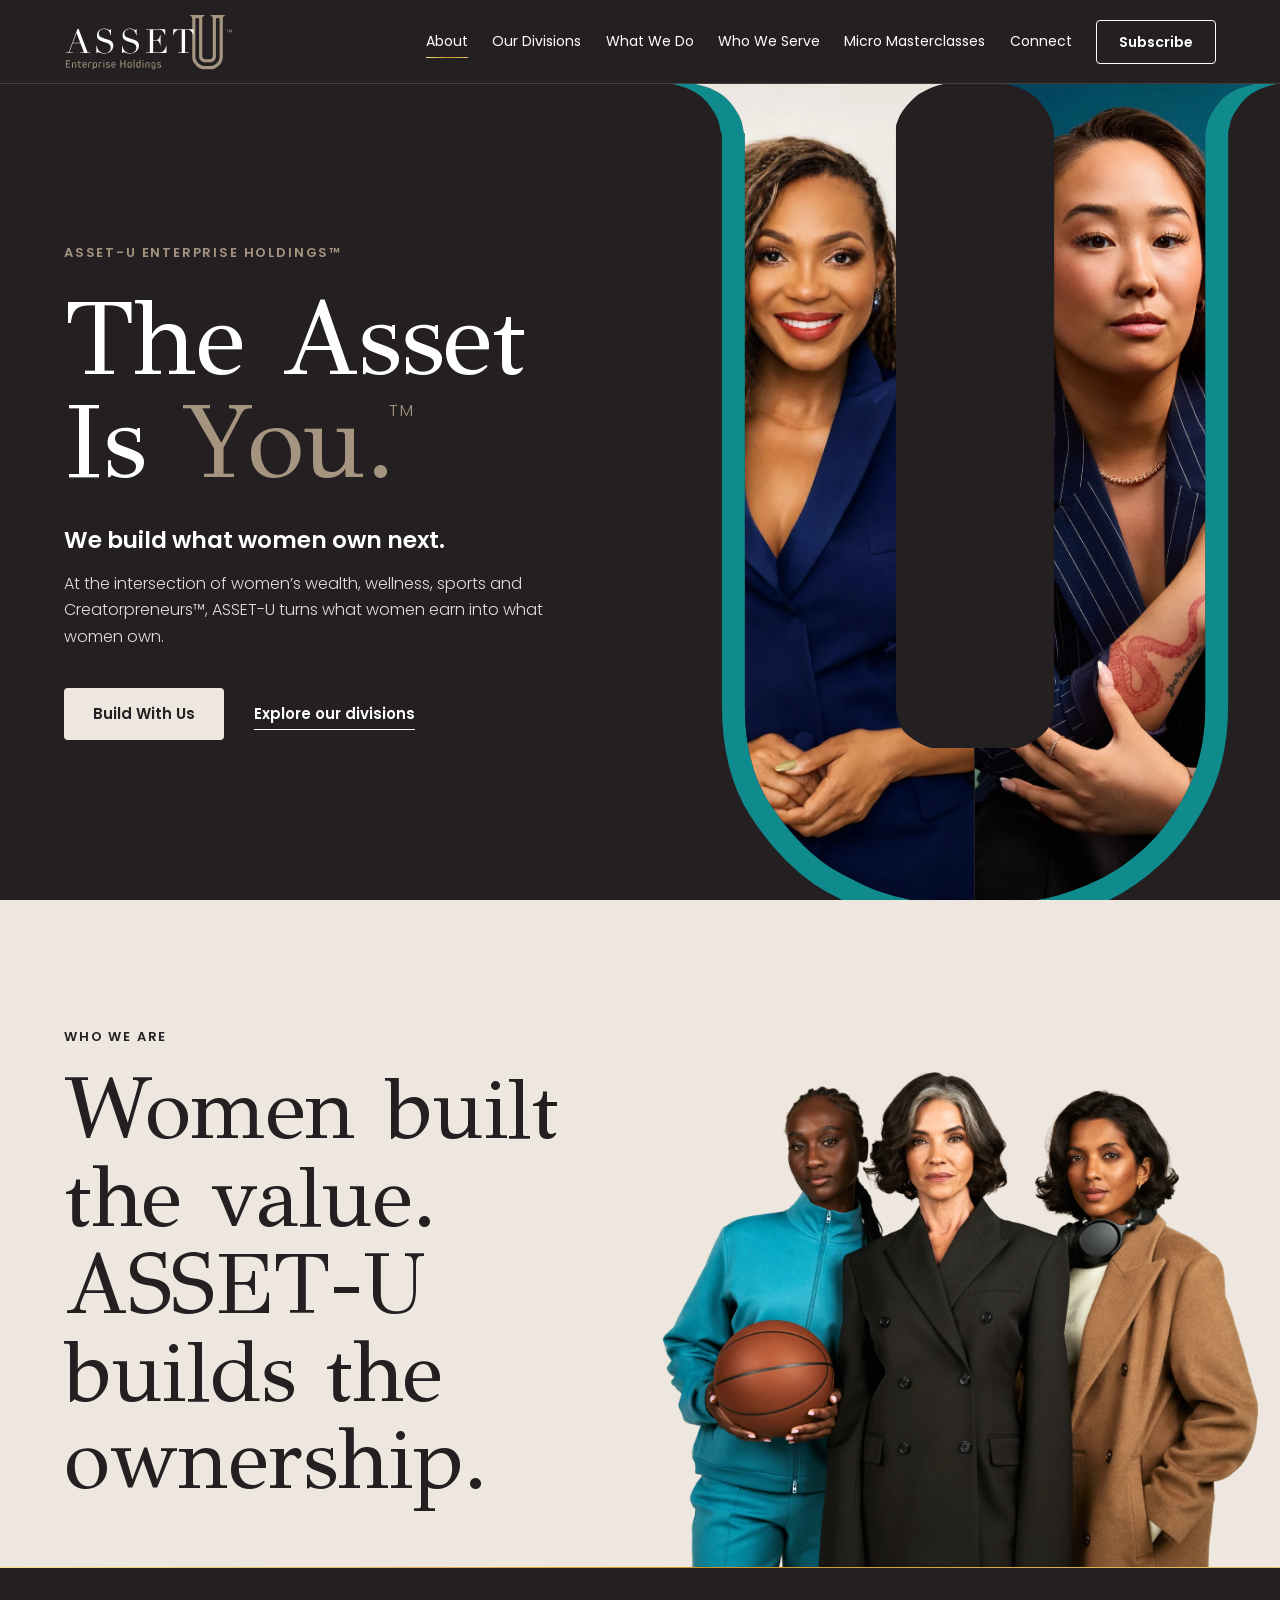
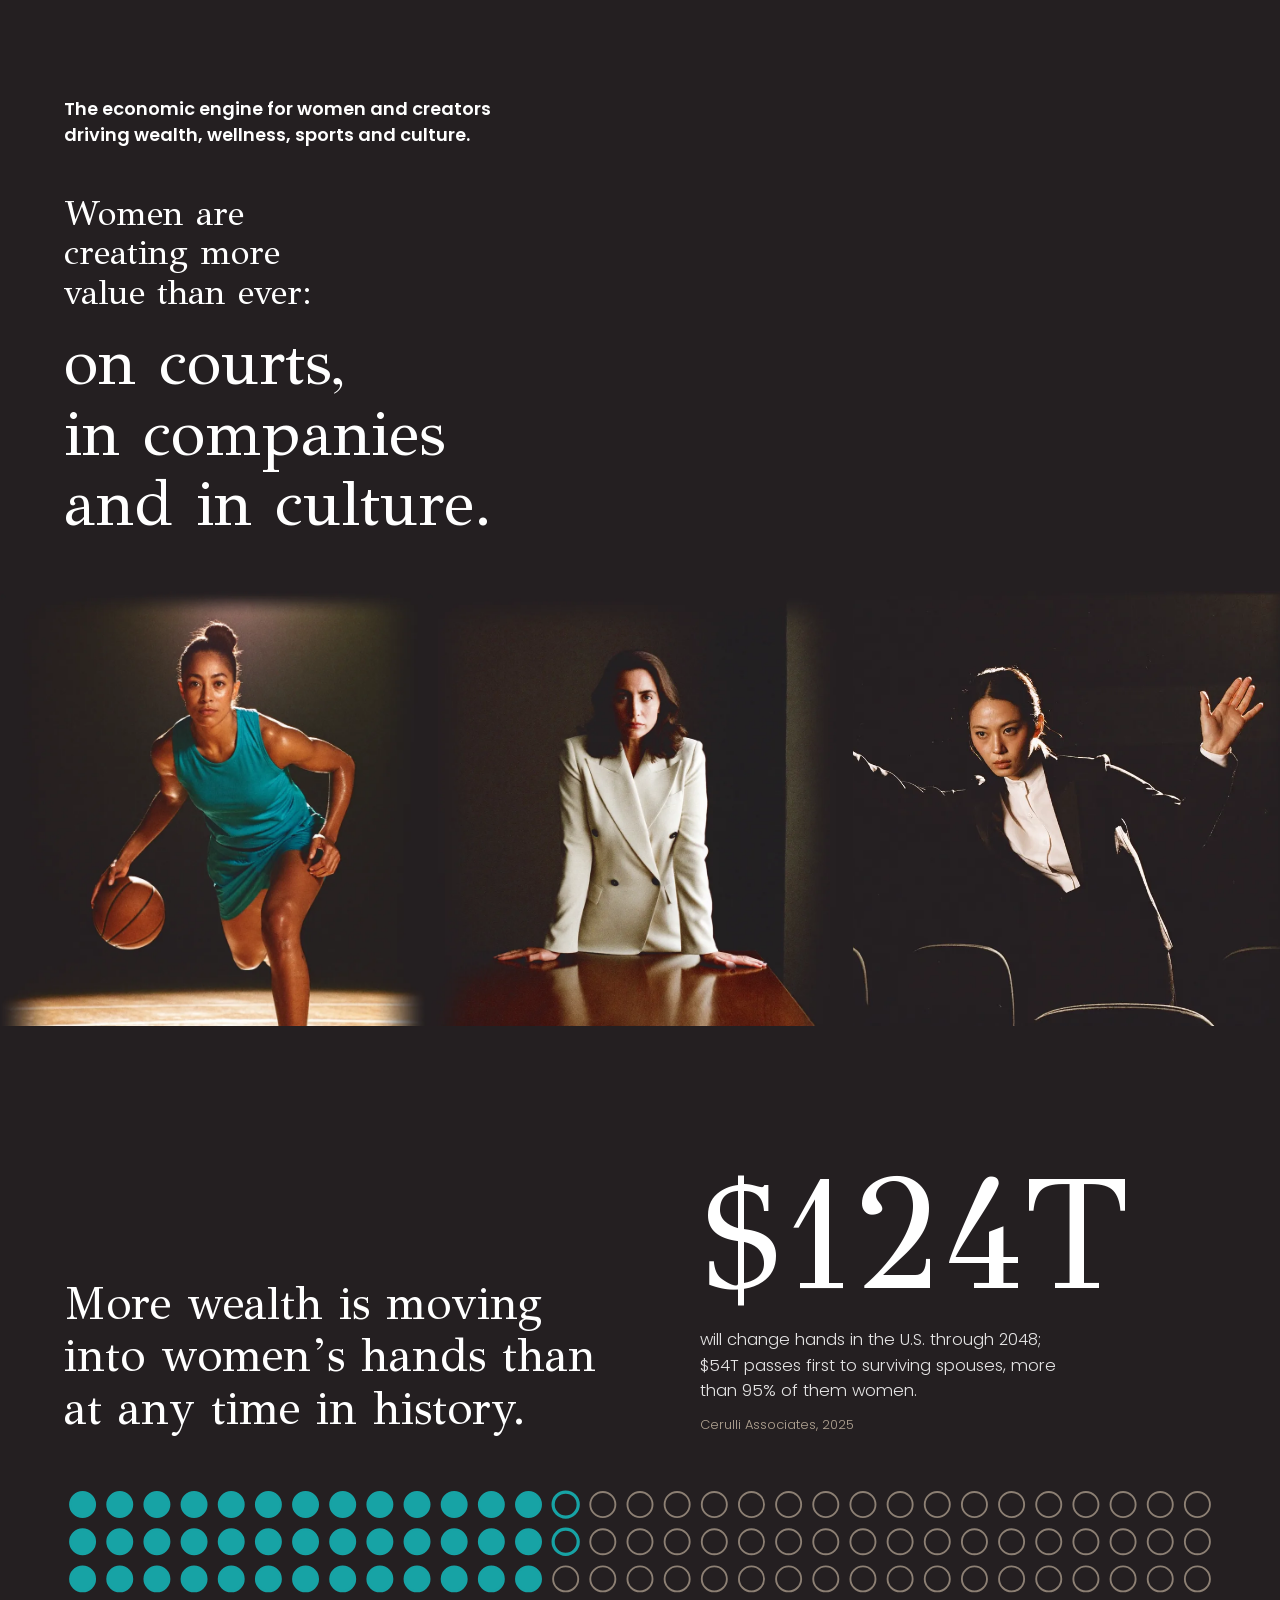
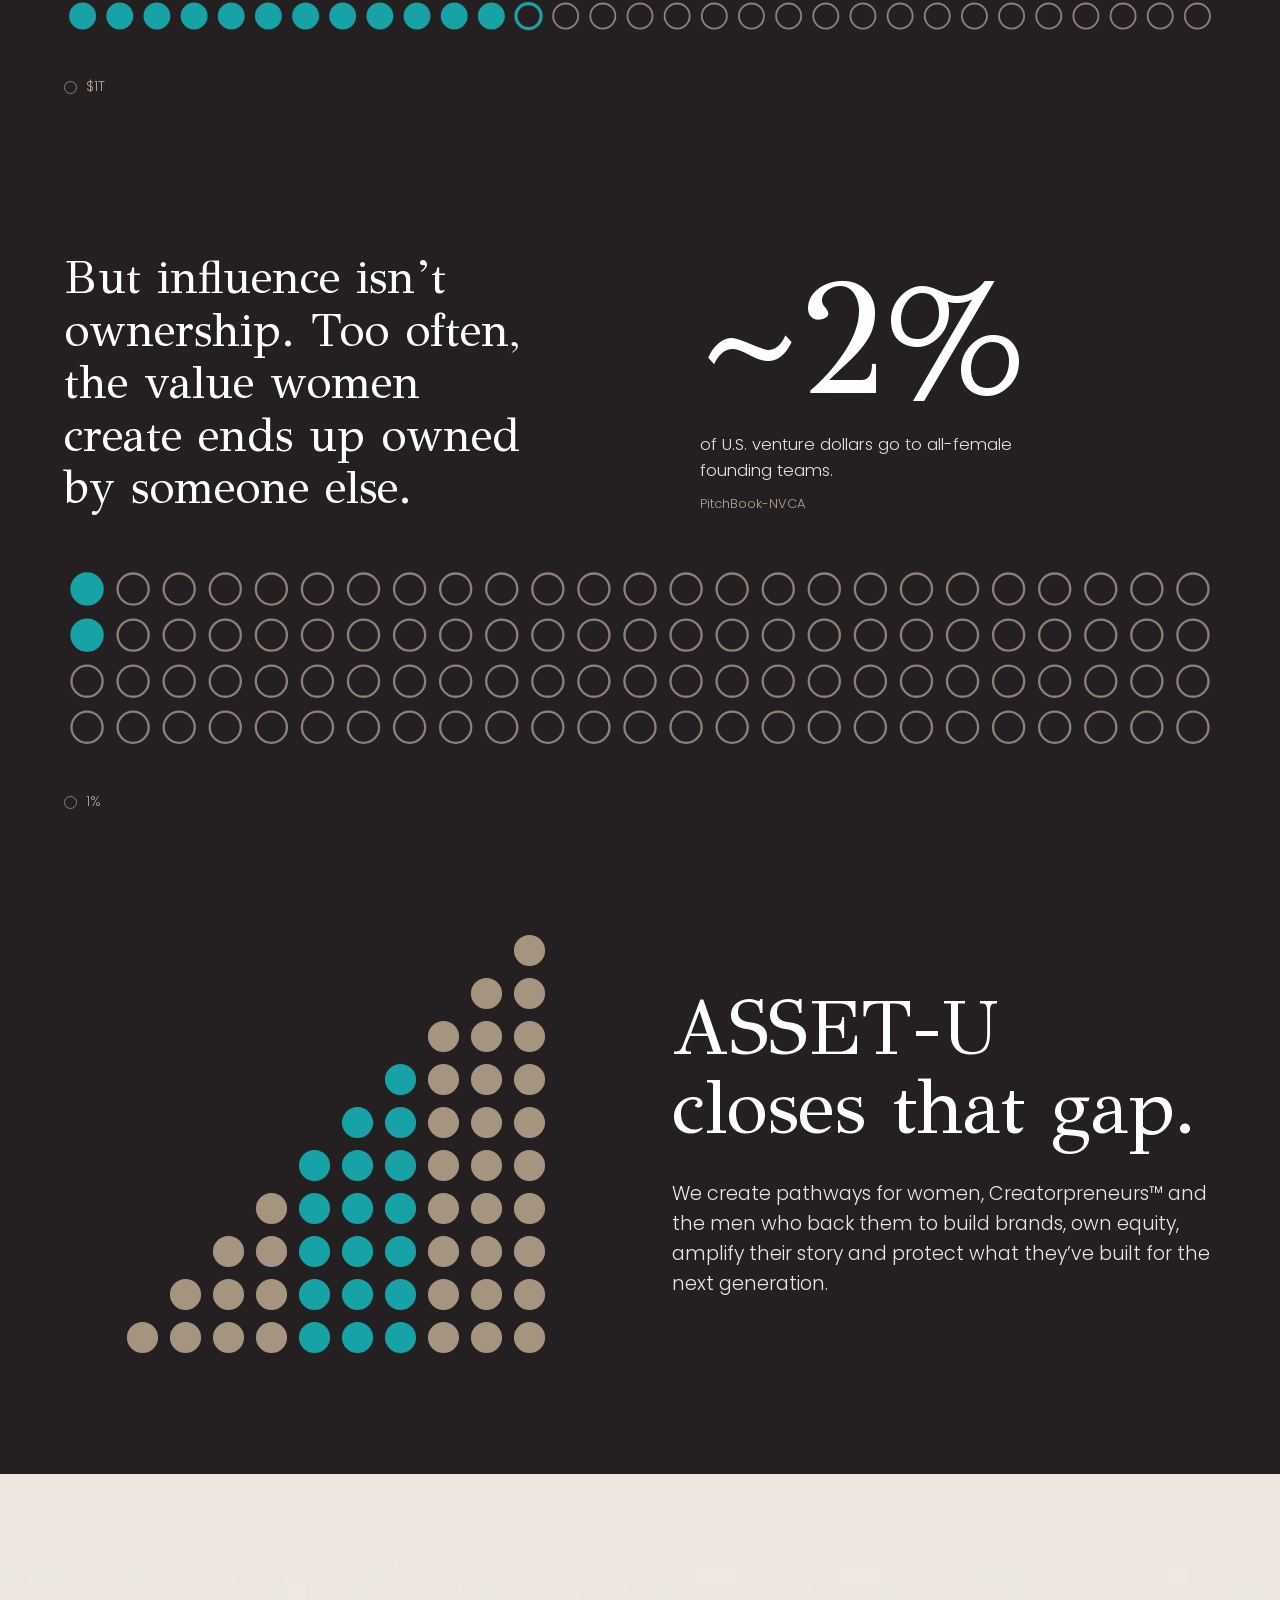
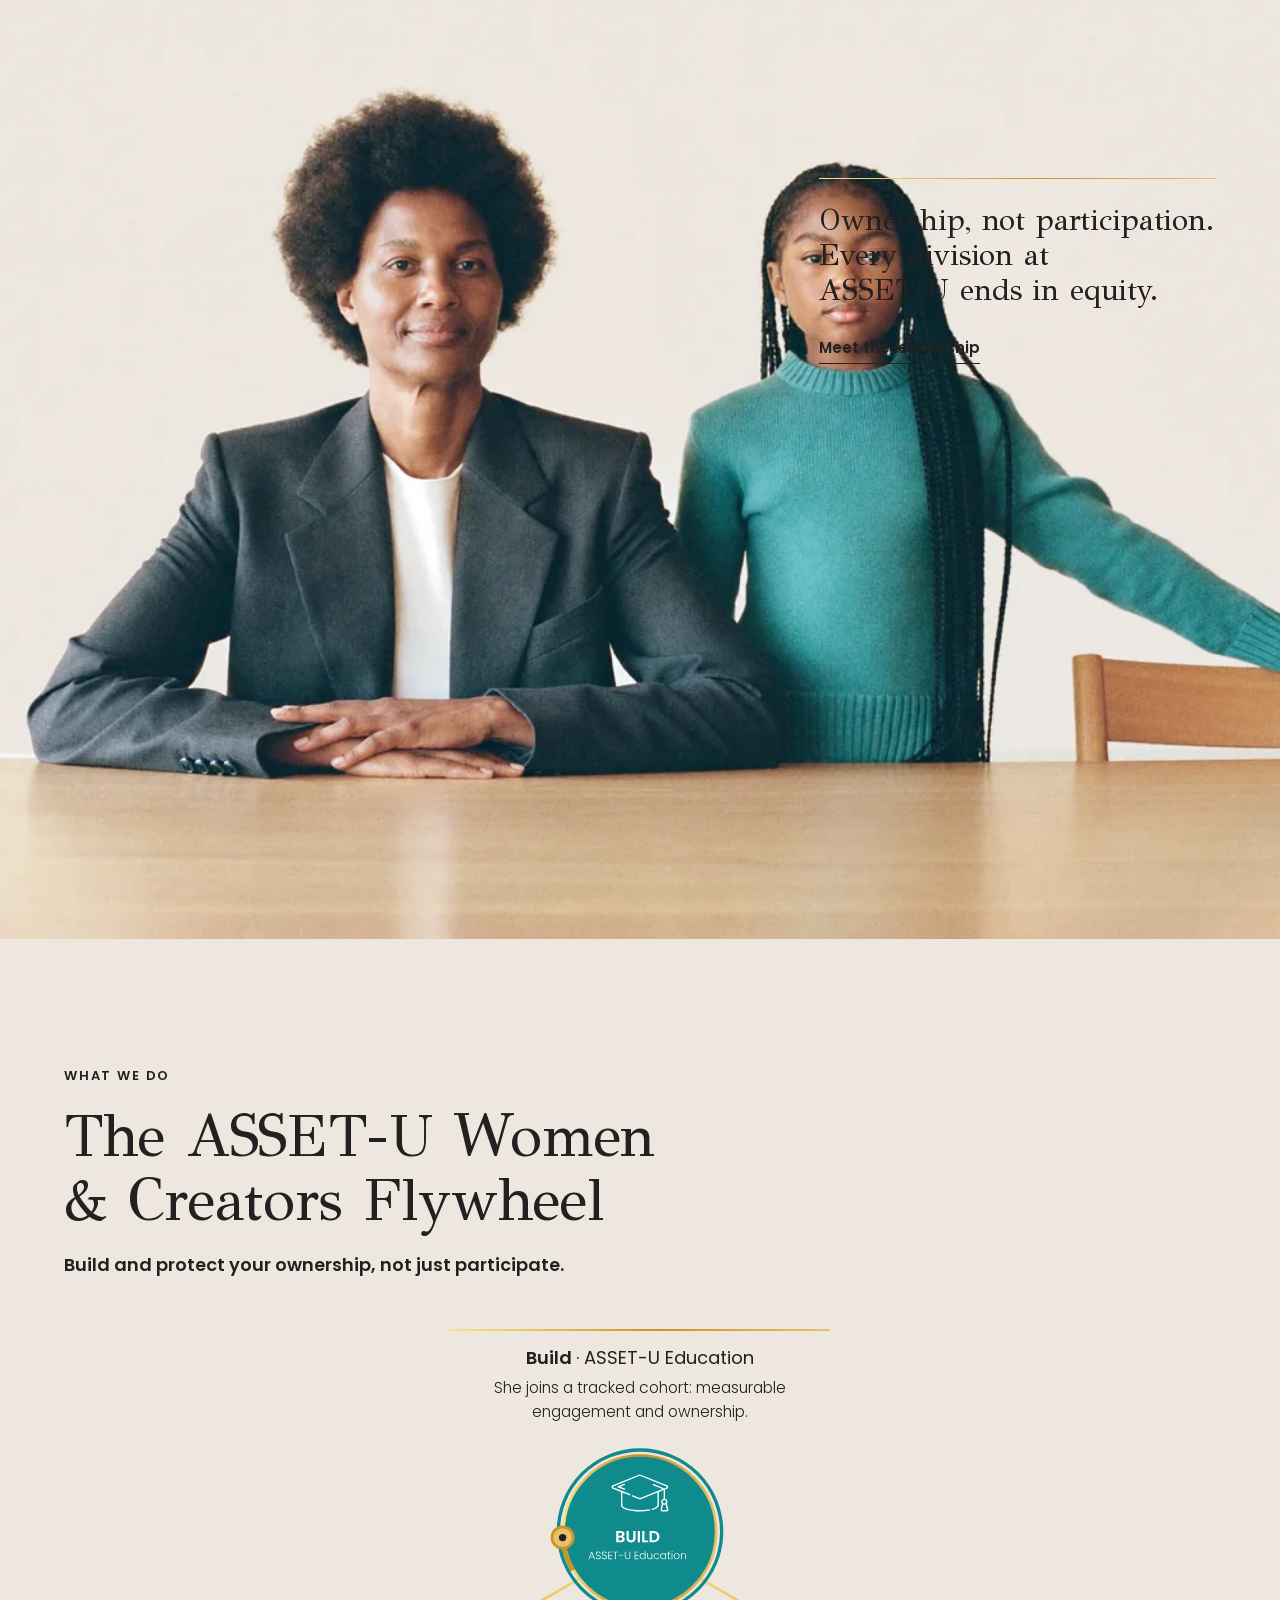
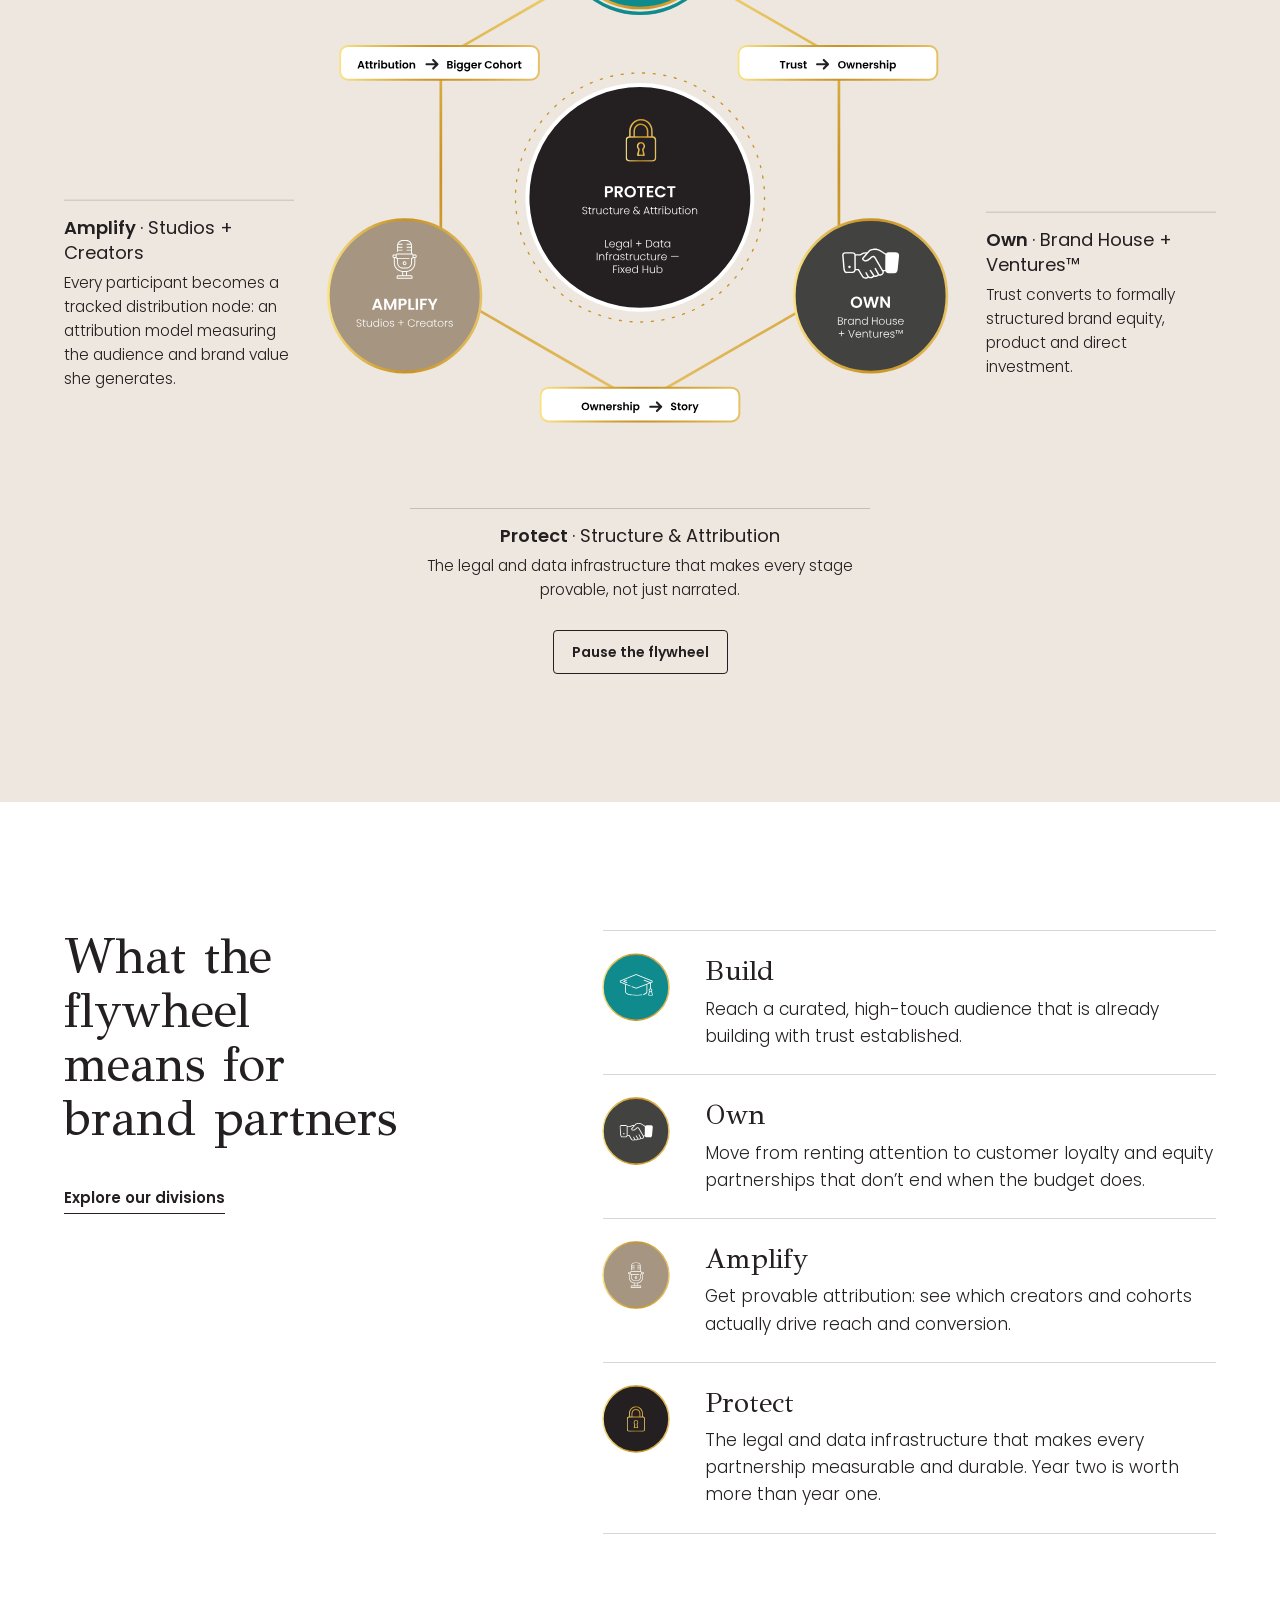
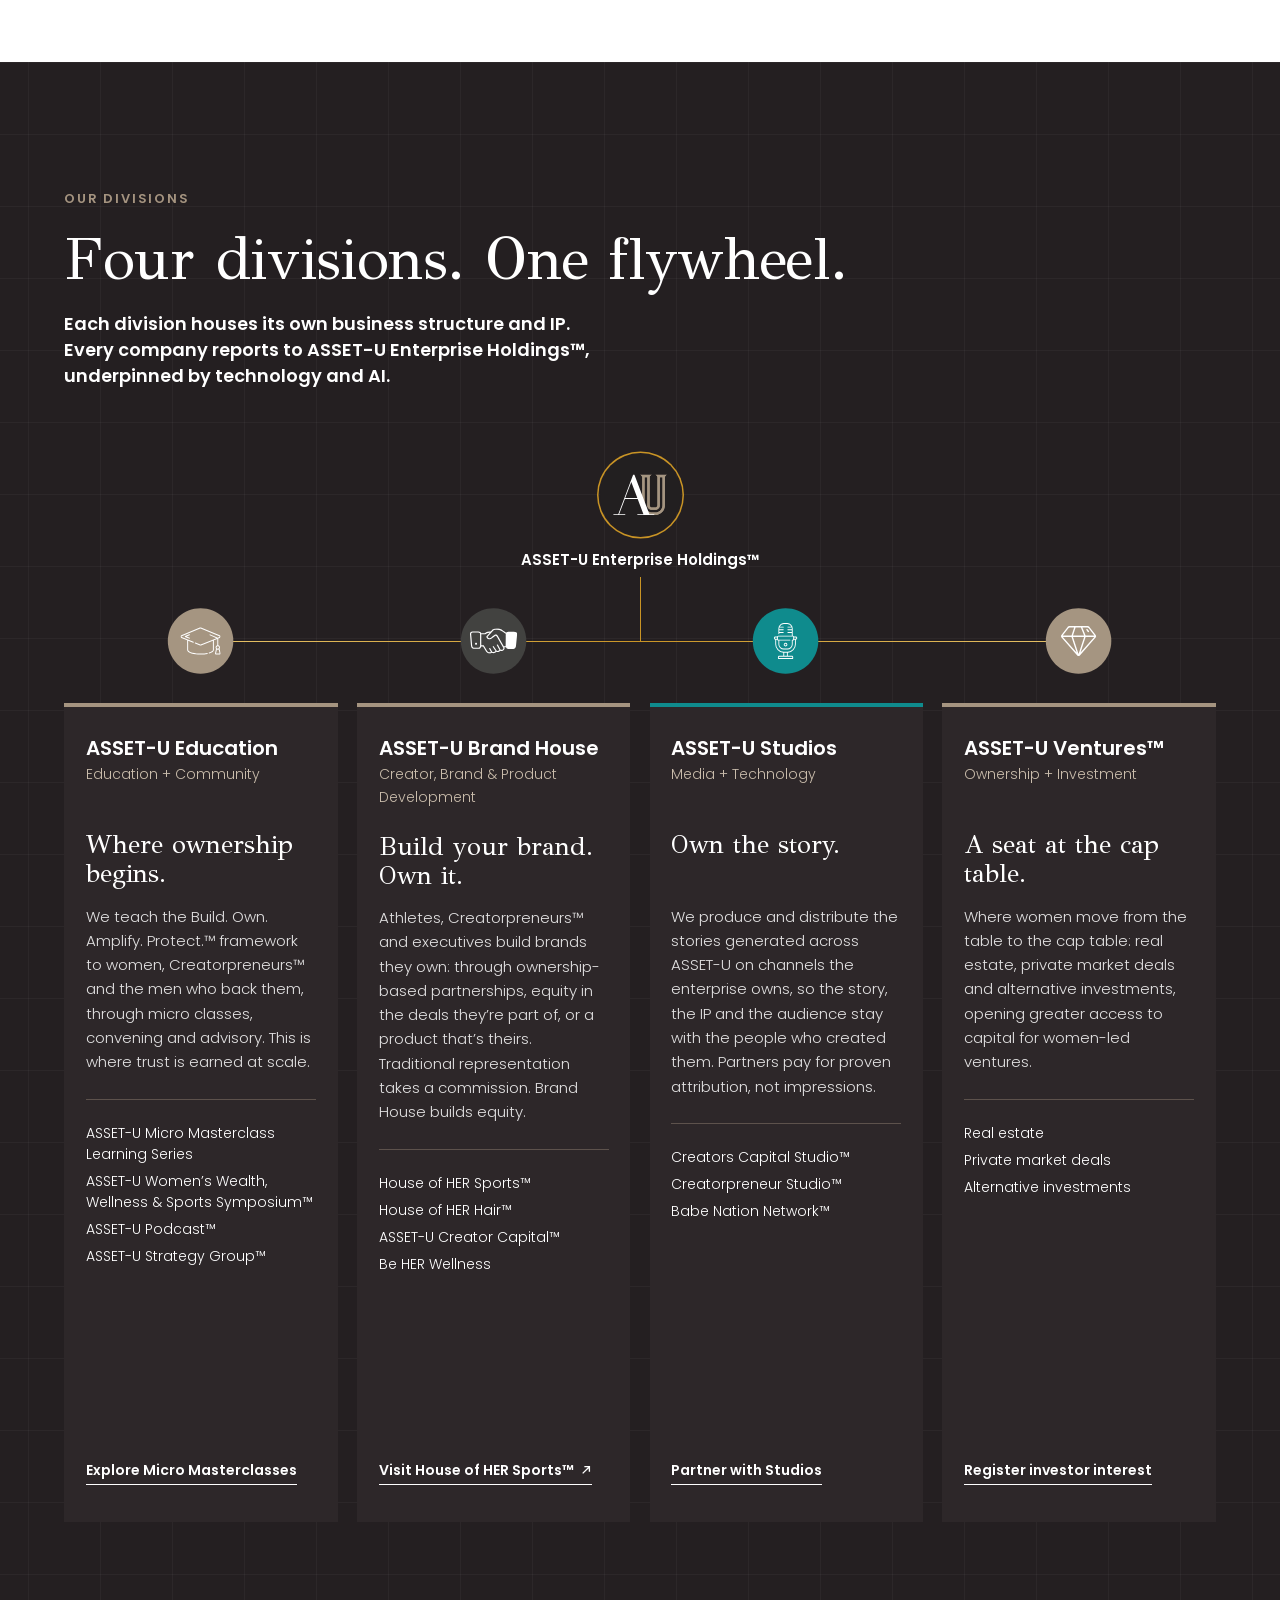
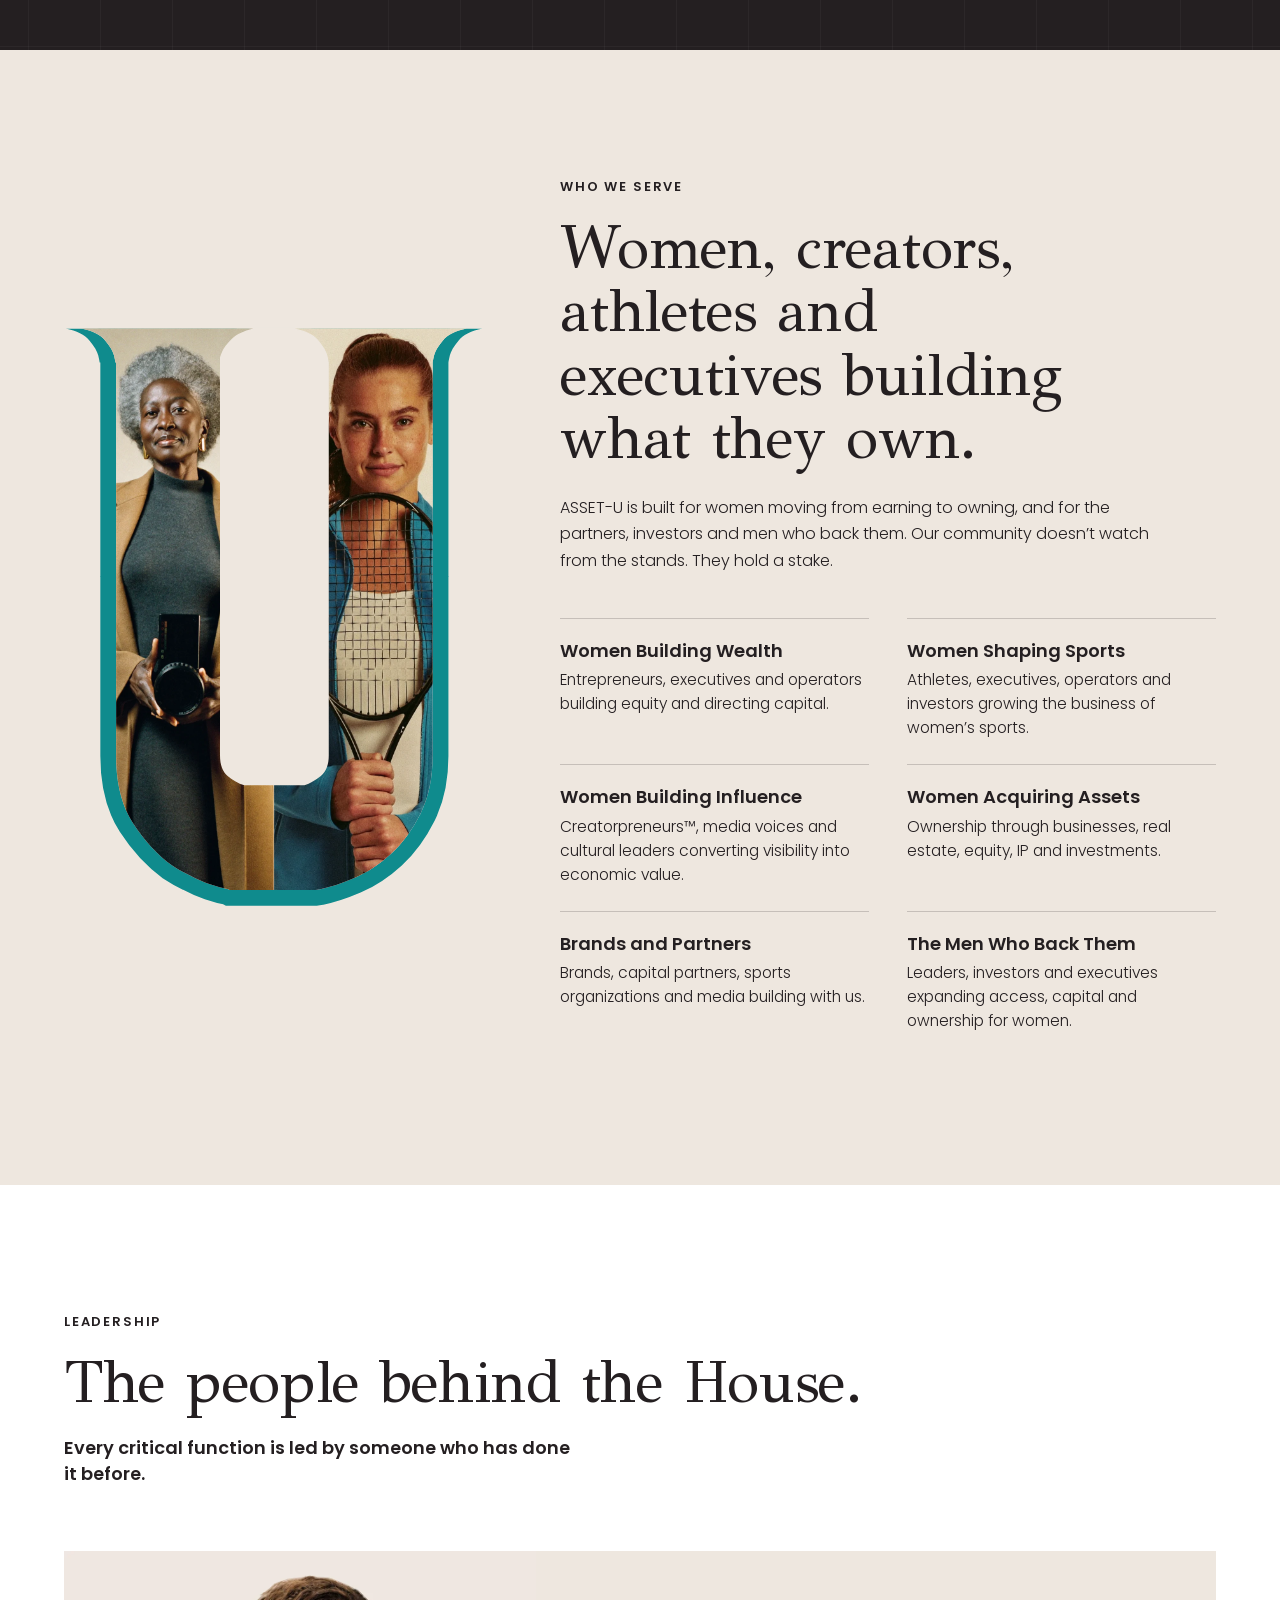
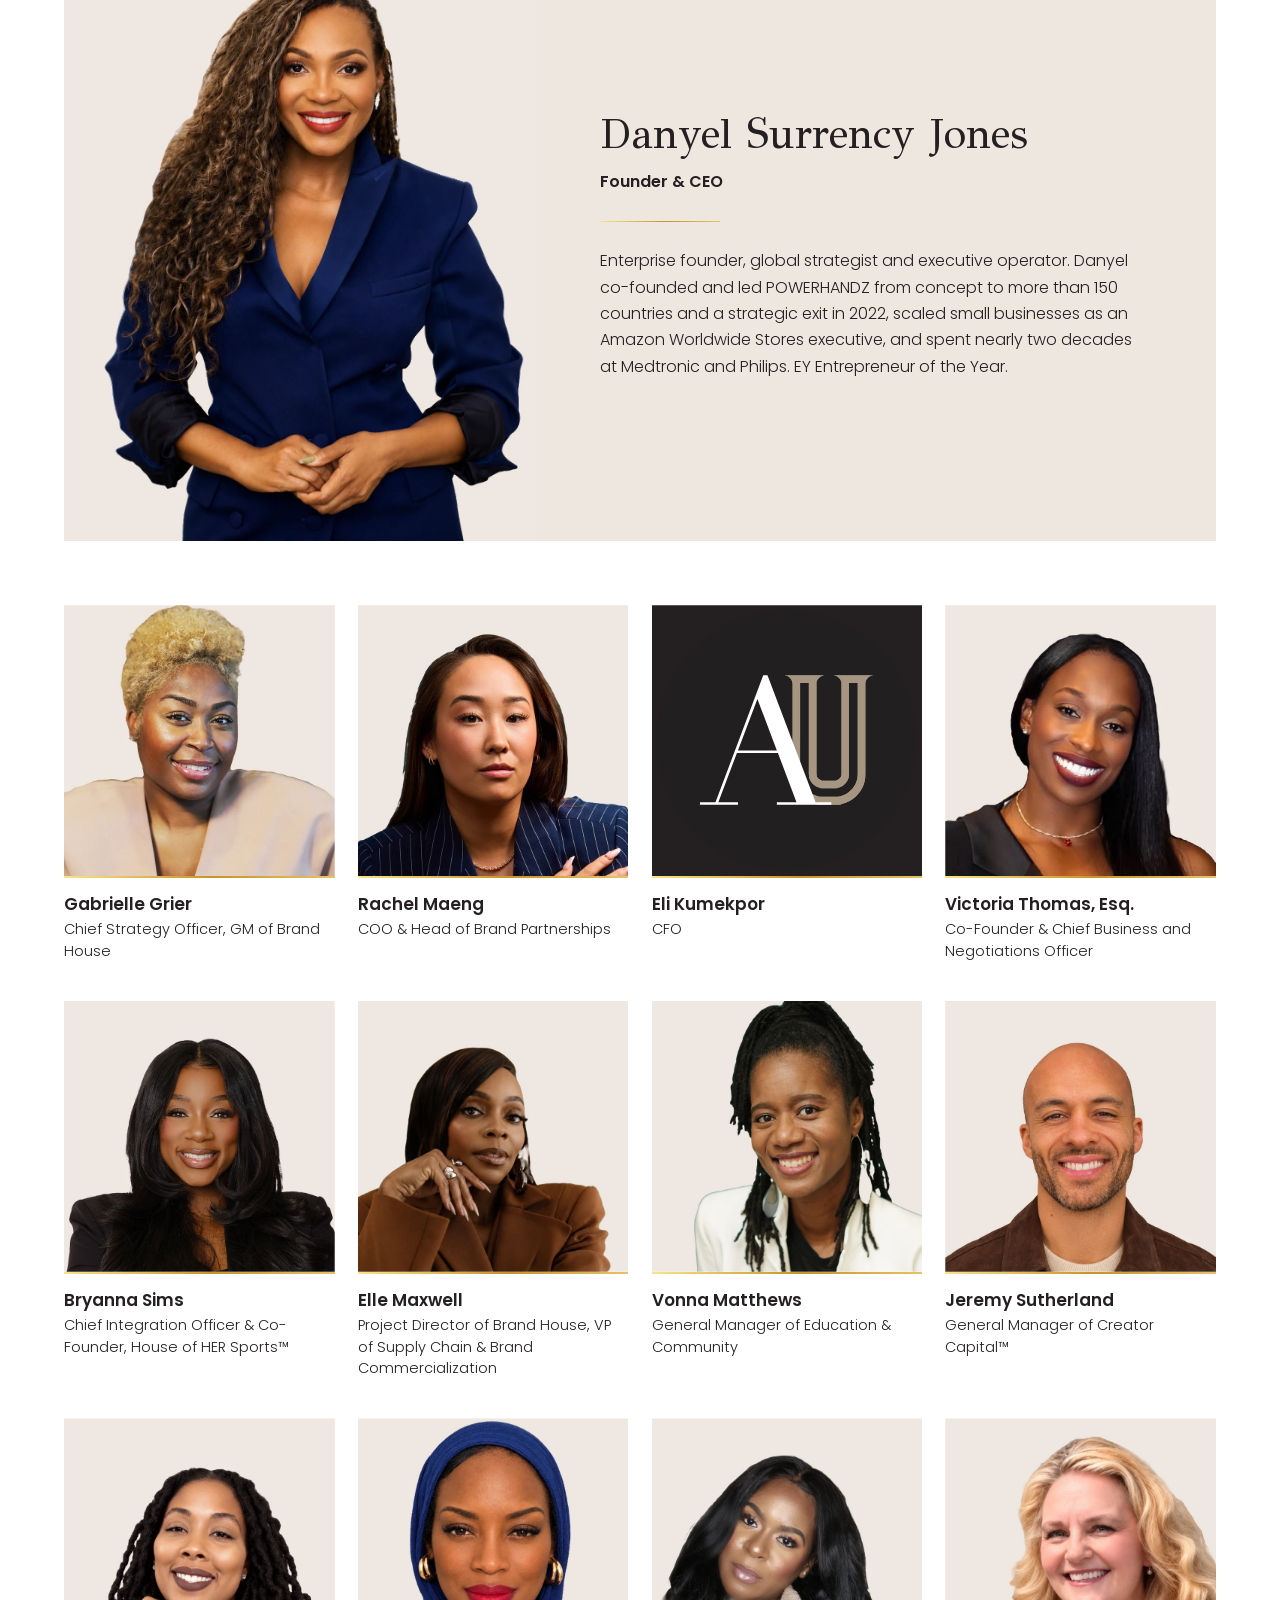
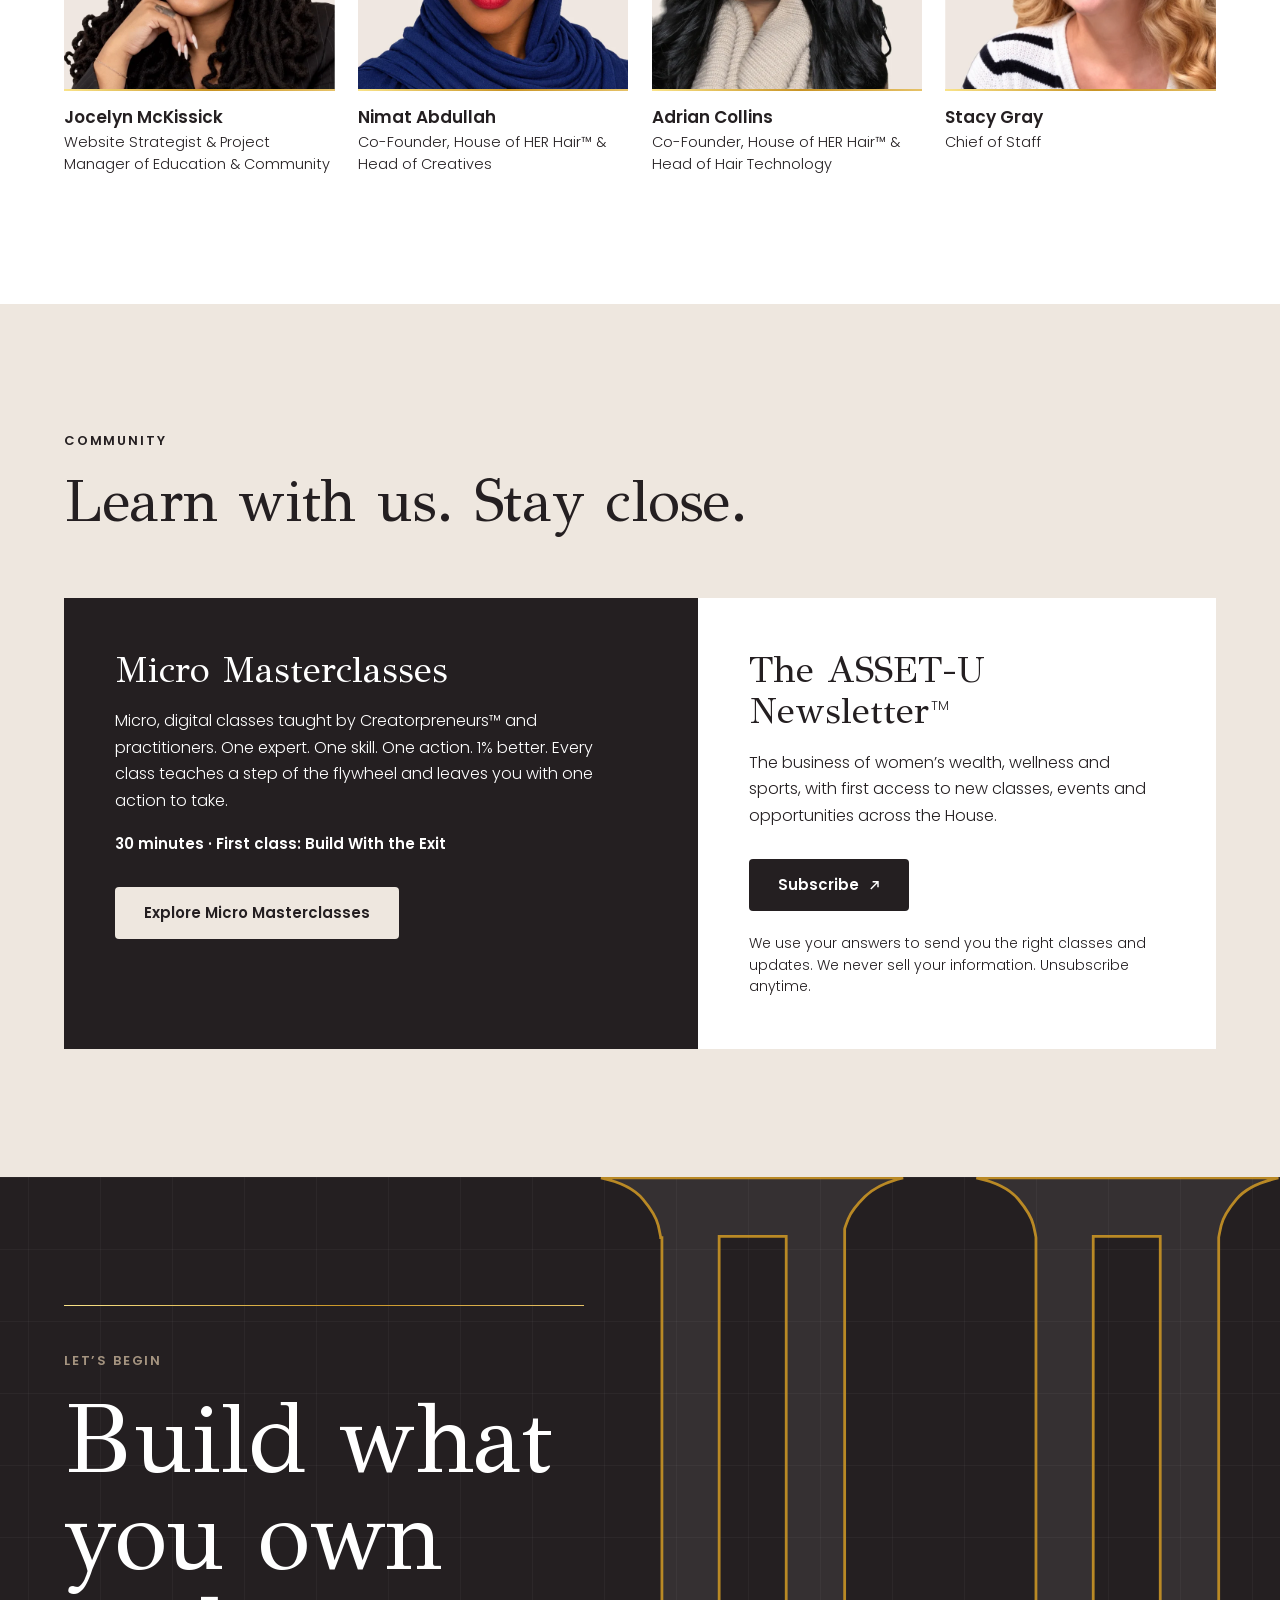
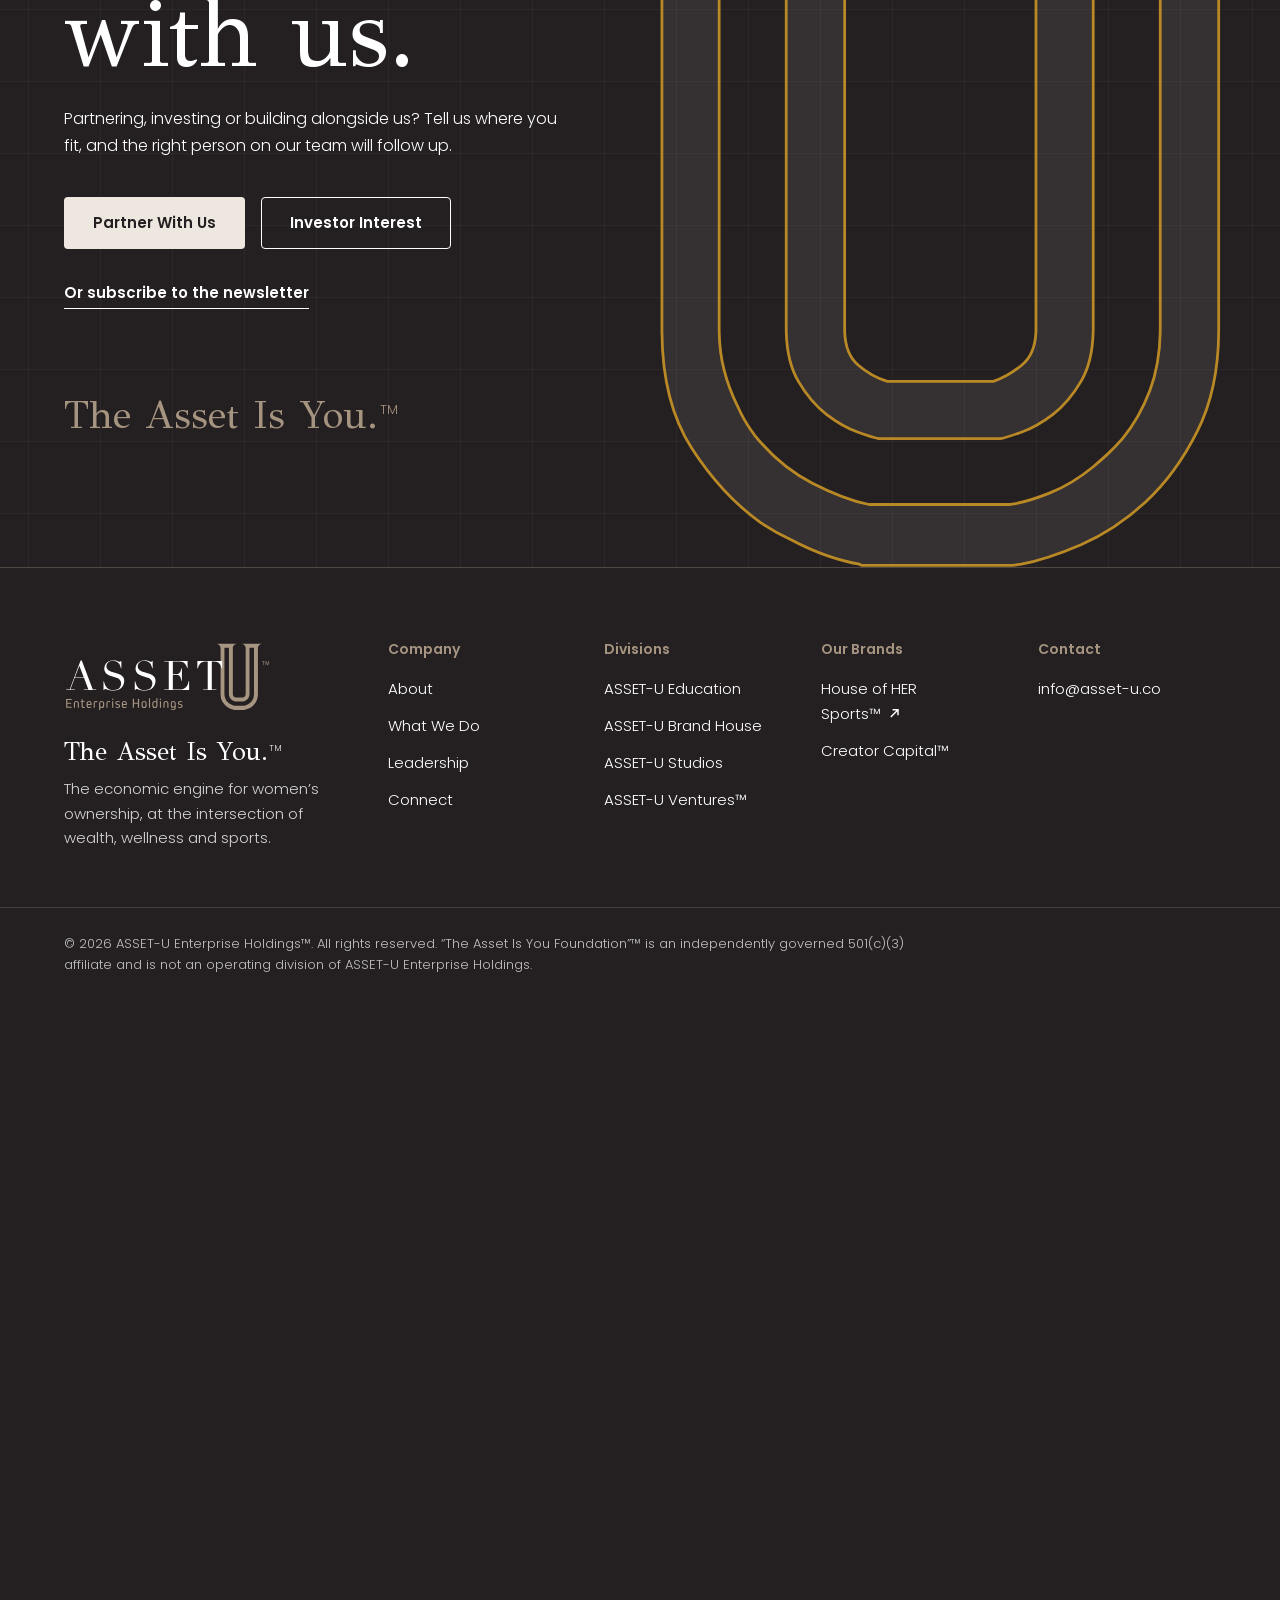
==== commit 198aaacf: "Gold shimmer, leadership reveal and rollover Co-Authored-By: Claude Opus 5.5 <noreply@anthropic.com>" ====
--- a/index.html
+++ b/index.html
@@ -9,7 +9,7 @@
 <meta name="twitter:card" content="summary_large_image"><meta name="twitter:image" content="https://taylormadecreative.github.io/asset-u-website/img/og.jpg">
 <link rel="icon" href="img/au-favicon.svg" type="image/svg+xml"><link rel="apple-touch-icon" href="img/au-180.png">
 <link rel="preload" href="fonts/Poppins-300.woff2" as="font" type="font/woff2" crossorigin><link rel="preload" href="fonts/Poppins-600.woff2" as="font" type="font/woff2" crossorigin>
-<link rel="stylesheet" href="styles.css"><script>document.documentElement.classList.add('js')</script></head>
+<link rel="stylesheet" href="styles.css?v=2"><script>document.documentElement.classList.add('js')</script></head>
 <body id="top"><a class="skip" href="#main">Skip to content</a>
 <header class="nav dark"><div class="wrap"><a class="brand" href="#top" data-track="nav_click"><span class="lg"><svg role="img" aria-label="ASSET U Enterprise Holdings, back to top" xmlns="http://www.w3.org/2000/svg" viewBox="570 310 790 275"><defs><clipPath id="lga"><path d="M577.898 531H600v35h-22.102Zm0 0"/></clipPath><clipPath id="lgb"><path d="M971 539h20v35.691h-20Zm0 0"/></clipPath><clipPath id="lgc"><path d="M1327 389h15.148v16H1327Zm0 0"/></clipPath><clipPath id="lgd"><path d="M577.898 386H692v113H577.898Zm0 0"/></clipPath></defs><g clip-path="url(#lga)"><path fill="#A69581" d="M595.926 546.441c.617 0 .976.36.976.973v2.102c0 .613-.359.972-.976.972H582.46v11.114h15.719c.617 0 .972.355.972.968v2.102c0 .613-.355.973-.972.973h-19.356c-.613 0-.972-.36-.972-.973v-32.059c0-.613.359-.972.972-.972h19.356c.617 0 .972.359.972.972v2.102c0 .617-.355.972-.972.972h-15.72v10.754Zm0 0"/></g><path fill="#A69581" d="M621.79 549.617c0-4.3-1.642-6.246-5.227-6.246-3.583 0-5.223 1.945-5.223 6.246v15.055c0 .613-.36.973-.973.973h-2.304c-.614 0-.973-.36-.973-.973v-15.516c0-6.144 3.328-9.472 9.472-9.472 6.149 0 9.477 3.328 9.477 9.472v15.516c0 .613-.36.973-.976.973h-2.301c-.617 0-.973-.36-.973-.973ZM648.977 564.059c.207.562.05.921-.461 1.226-1.125.617-2.61.973-4.504.973-5.223 0-7.887-2.762-7.887-8.09v-14.184h-2.664c-.613 0-.973-.359-.973-.972v-1.742c0-.614.36-.973.973-.973h2.664v-5.79c0-.612.36-.972.973-.972h2.304c.614 0 .973.36.973.973v5.789h6.965c.613 0 .972.36.972.973v1.742c0 .613-.359.972-.972.972h-6.965v14.082c0 2.97 1.434 4.508 4.098 4.508.972 0 1.793-.207 2.558-.617.668-.36 1.13-.203 1.332.41ZM669.719 549.82c0-4.453-1.692-6.449-5.328-6.449-3.633 0-5.325 1.996-5.325 6.45v1.077h10.653Zm4.043-.46v4.097c0 .613-.356.973-.973.973h-13.723v1.484c0 4.66 1.895 6.66 6.196 6.66 2.047 0 3.586-.668 5.172-2.101.46-.461.972-.41 1.382.101l1.024 1.281c.36.461.36.973-.05 1.383-2.048 1.996-4.712 3.02-7.68 3.02-6.762 0-10.294-3.278-10.294-9.934v-6.965c0-6.297 3.329-9.675 9.473-9.675s9.473 3.379 9.473 9.675M681.547 548.953c0-6.098 2.918-9.27 8.5-9.27 2.203 0 4.148.512 5.683 1.536.512.36.668.82.31 1.383l-.872 1.484c-.36.562-.82.617-1.383.258-1.023-.617-2.152-.973-3.328-.973-3.176 0-4.66 1.793-4.66 5.633v15.668c0 .613-.36.973-.973.973h-2.304c-.618 0-.973-.36-.973-.973ZM717.035 549.77c0-4.352-1.691-6.399-5.379-6.399-3.738 0-5.43 2.047-5.43 6.399v6.351c0 4.3 1.794 6.453 5.43 6.453 3.688 0 5.38-2.05 5.38-6.453Zm4.25-.41v7.222c0 6.297-3.125 9.676-8.96 9.676-2.665 0-4.712-.871-5.993-2.559h-.105v9.168c0 .613-.356.973-.973.973h-2.305c-.613 0-.972-.36-.972-.973V549.36c0-6.297 3.382-9.68 9.68-9.68 6.25 0 9.628 3.384 9.628 9.68M729.527 548.953c0-6.098 2.918-9.27 8.5-9.27 2.203 0 4.149.512 5.684 1.536.512.36.668.82.309 1.383l-.872 1.484c-.359.562-.82.617-1.382.258-1.024-.617-2.149-.973-3.328-.973-3.176 0-4.66 1.793-4.66 5.633v15.668c0 .613-.36.973-.973.973H730.5c-.613 0-.973-.36-.973-.973ZM751.957 565.645c-.617 0-.973-.36-.973-.973V541.27c0-.614.356-.973.973-.973h2.305c.613 0 .972.36.972.973v23.402c0 .613-.359.973-.972.973Zm-1.535-32.723c0-1.586 1.125-2.715 2.66-2.715 1.59 0 2.715 1.129 2.715 2.715 0 1.539-1.125 2.664-2.715 2.664-1.535 0-2.66-1.125-2.66-2.664M772.336 566.258c-3.992 0-6.863-.922-9.164-2.969-.41-.41-.41-.871-.05-1.332l1.073-1.434c.41-.511.871-.511 1.383-.101 1.586 1.383 3.84 2.152 6.348 2.152 3.125 0 4.918-1.383 4.918-3.894 0-2.254-1.383-3.328-5.582-3.942-5.942-.87-7.989-3.074-7.989-7.476 0-4.61 3.532-7.582 9.012-7.582 2.817 0 5.531.77 7.426 2.152.512.41.562.871.207 1.383l-.977 1.433c-.355.512-.816.567-1.382.157-1.329-.922-3.02-1.434-4.864-1.434-3.379 0-5.172 1.383-5.172 3.89 0 2.048 1.332 3.071 5.375 3.637 6.043.817 8.196 3.172 8.196 7.782 0 4.66-3.38 7.578-8.758 7.578M802.445 549.82c0-4.453-1.687-6.449-5.324-6.449s-5.324 1.996-5.324 6.45v1.077h10.648Zm4.047-.46v4.097c0 .613-.36.973-.972.973h-13.723v1.484c0 4.66 1.894 6.66 6.195 6.66 2.047 0 3.582-.668 5.172-2.101.461-.461.973-.41 1.383.101l1.023 1.281c.36.461.36.973-.05 1.383-2.047 1.996-4.711 3.02-7.684 3.02-6.758 0-10.29-3.278-10.29-9.934v-6.965c0-6.297 3.329-9.675 9.474-9.675s9.472 3.379 9.472 9.675M852.527 564.672c0 .613-.359.973-.972.973h-2.664c-.614 0-.973-.36-.973-.973v-14.235h-14.594v14.235c0 .613-.355.973-.972.973h-2.664c-.614 0-.973-.36-.973-.973v-32.059c0-.613.36-.972.972-.972h2.665c.617 0 .972.359.972.972v13.778h14.594v-13.778c0-.613.36-.972.973-.972h2.664c.613 0 .972.359.972.972ZM876.7 549.82c0-4.402-1.692-6.449-5.43-6.449-3.688 0-5.375 2.047-5.375 6.45v6.35c0 4.352 1.687 6.403 5.375 6.403 3.738 0 5.43-2.05 5.43-6.402Zm4.25-.46v7.273c0 6.246-3.384 9.625-9.68 9.625-6.247 0-9.63-3.38-9.63-9.625v-7.274c0-6.297 3.383-9.675 9.63-9.675 6.296 0 9.68 3.379 9.68 9.675M890.422 565.645c-.617 0-.973-.36-.973-.973v-33.899c0-.617.356-.972.973-.972h2.3c.618 0 .977.355.977.972v33.899c0 .613-.36.973-.976.973ZM917.254 549.82c0-4.3-1.793-6.449-5.43-6.449-3.687 0-5.375 2.047-5.375 6.45v6.35c0 4.352 1.688 6.403 5.375 6.403 3.739 0 5.43-2.05 5.43-6.402Zm3.277-20.02c.614 0 .973.356.973.973v25.809c0 6.297-3.379 9.676-9.68 9.676-6.246 0-9.625-3.38-9.625-9.676v-7.223c0-6.297 3.121-9.675 8.961-9.675 2.664 0 4.711.87 5.992 2.558h.102v-11.469c0-.617.36-.972.973-.972ZM931.64 565.645c-.613 0-.972-.36-.972-.973V541.27c0-.614.36-.973.973-.973h2.304c.617 0 .973.36.973.973v23.402c0 .613-.356.973-.973.973Zm-1.535-32.723c0-1.586 1.125-2.715 2.665-2.715 1.585 0 2.714 1.129 2.714 2.715 0 1.539-1.129 2.664-2.714 2.664-1.54 0-2.665-1.125-2.665-2.664M958.781 549.617c0-4.3-1.636-6.246-5.222-6.246s-5.223 1.945-5.223 6.246v15.055c0 .613-.36.973-.973.973h-2.304c-.614 0-.973-.36-.973-.973v-15.516c0-6.144 3.328-9.472 9.473-9.472 6.144 0 9.472 3.328 9.472 9.472v15.516c0 .613-.355.973-.972.973h-2.305c-.613 0-.973-.36-.973-.973Zm0 0"/><g clip-path="url(#lgb)"><path fill="#A69581" d="M986.332 555.3v-5.53c0-4.352-1.691-6.399-5.43-6.399-3.687 0-5.375 2.047-5.375 6.399v5.53c0 4.403 1.688 6.454 5.375 6.454 3.637 0 5.43-2.152 5.43-6.453m4.25-5.942v16.032c0 5.632-3.637 9.062-9.629 9.062-3.379 0-6.195-.973-8.293-2.816q-.69-.615-.156-1.383l.973-1.383c.359-.562.82-.613 1.332-.152 1.691 1.383 3.586 2.047 5.89 2.047 3.688 0 5.633-2.047 5.633-5.684v-2.203h-.102c-1.28 1.691-3.328 2.562-5.992 2.562-5.836 0-8.96-3.382-8.96-9.68v-6.402c0-6.297 3.378-9.675 9.624-9.675 6.301 0 9.68 3.379 9.68 9.675"/></g><path fill="#A69581" d="M1007.43 566.258c-3.996 0-6.864-.922-9.168-2.969-.41-.41-.41-.871-.051-1.332l1.074-1.434c.41-.511.871-.511 1.383-.101 1.59 1.383 3.84 2.152 6.352 2.152 3.125 0 4.914-1.383 4.914-3.894 0-2.254-1.38-3.328-5.579-3.942-5.94-.87-7.992-3.074-7.992-7.476 0-4.61 3.535-7.582 9.016-7.582 2.816 0 5.531.77 7.426 2.152.511.41.562.871.203 1.383l-.973 1.433c-.36.512-.82.567-1.383.157-1.332-.922-3.02-1.434-4.863-1.434-3.383 0-5.172 1.383-5.172 3.89 0 2.048 1.328 3.071 5.375 3.637 6.043.817 8.196 3.172 8.196 7.782 0 4.66-3.383 7.578-8.758 7.578M1320.824 403.676c0 .258-.148.406-.406.406h-1.117c-.258 0-.406-.148-.406-.406v-12.153h-3.5c-.258 0-.41-.152-.41-.41v-.879c0-.257.152-.406.41-.406h8.953c.257 0 .406.149.406.406v.88c0 .257-.149.41-.406.41h-3.524Zm0 0"/><g clip-path="url(#lgc)"><path fill="#A69581" d="M1341.742 389.828c.258 0 .406.149.406.406v13.442c0 .258-.148.406-.406.406h-1.117c-.258 0-.41-.148-.41-.406v-11.121h-.043l-4.184 11.207a.465.465 0 0 1-.472.32h-.989c-.238 0-.386-.105-.472-.32l-4.188-11.207h-.043v11.12c0 .259-.152.407-.406.407h-1.074c-.258 0-.41-.148-.41-.406v-13.442c0-.257.152-.406.41-.406h2.168c.234 0 .386.106.472.32l4.059 11.059h.043l4.059-11.059c.085-.214.234-.32.472-.32Zm0 0"/></g><path class="lu" fill="#A69581" d="M1284.777 513.324v-174.34h-16.898v174.34c0 5.531-1.031 10.04-3.074 13.52q-3.077 5.226-7.067 8.297c-2.664 2.043-5.277 3.53-7.836 4.453q-3.841 1.382-5.375 1.691h-30.722q-1.542-.31-5.375-1.691c-2.567-.922-5.176-2.41-7.836-4.453-2.664-2.047-5.024-4.813-7.067-8.297-2.05-3.48-3.07-7.989-3.07-13.52v-174.34h-16.902v174.34c0 3.895.41 7.426 1.23 10.602a45.6 45.6 0 0 0 3.38 9.062q1.534 3.685 4.3 7.371c4.3 5.328 9.164 9.371 14.594 12.137 5.425 2.77 10.187 4.559 14.285 5.379h35.64c2.868-.414 6.196-1.383 9.985-2.918 3.789-1.539 7.422-3.742 10.91-6.605a113 113 0 0 0 3.684-3.227 45 45 0 0 0 3.687-3.84c2.867-3.488 5.172-7.531 6.914-12.137 1.738-4.609 2.613-9.878 2.613-15.824m-46.394-189.086h76.195c-4.918 1.028-8.45 2.817-10.601 5.38-2.149 2.562-3.43 4.773-3.84 6.616q-.615 2.767-.614 3.075v174.57c0 9.84-1.796 18.351-5.378 25.527q-5.38 10.76-13.055 17.84c-5.121 4.707-10.555 8.297-16.285 10.762-5.739 2.457-10.754 4.101-15.055 4.922l-2.148.308h-38.098l-.617-.308c-2.457-.414-5.176-1.13-8.14-2.153q-4.46-1.545-9.063-4a57 57 0 0 1-7.68-4.304q-9.836-7.08-17.363-18.762c-5.02-7.793-7.524-17.738-7.524-29.832v-174.57h-.308q-.002-.307-.614-3.075c-.414-1.843-1.691-4.054-3.843-6.617-2.149-2.562-5.684-4.351-10.598-5.379h76.195c-4.3 1.028-7.527 2.61-9.676 4.762q-3.228 3.223-4.148 5.527-.926 2.309-.926 2.614v176.492q-.002 6.145 3.383 9.062 3.377 2.924 7.375 4.149h26.727q3.686-1.226 7.218-4.149 3.535-2.917 3.535-9.062v-174.34q-.001-.306-.617-3.074c-.41-1.844-1.687-4.04-3.84-6.606-2.148-2.558-5.683-4.347-10.597-5.375"/><g clip-path="url(#lgd)"><path fill="#FFF" d="m627.73 406.629-16.882 44.66h33.761Zm-49.878 89.473h13.503l41.438-109.887h3.684l41.742 109.887h13.66v2.148h-47.27v-2.148h17.036l-16.114-42.664h-35.605l-16.114 42.664h17.036v2.148h-32.996Zm0 0"/></g><path fill="#FFF" d="M718.582 465.254h1.688q1.687 8.286 4.375 13.965c1.789 3.785 3.761 6.906 5.906 9.36 2.152 2.456 4.398 4.35 6.754 5.679 2.351 1.332 4.73 2.3 7.136 2.918q3.603.92 6.907 1.074 3.298.152 6.215.152c5.421 0 9.875-.82 13.351-2.457 3.48-1.632 6.242-3.707 8.29-6.215 2.042-2.503 3.476-5.218 4.296-8.132q1.226-4.372 1.227-8.059 0-5.368-1.993-9.207c-1.332-2.559-3.02-4.73-5.066-6.523a28.4 28.4 0 0 0-6.676-4.372c-2.406-1.128-4.68-1.996-6.832-2.609l-17.648-5.375c-8.285-2.555-14.555-5.93-18.797-10.129q-6.37-6.288-6.371-16.879 0-6.906 2.457-12.816 2.451-5.908 6.906-10.203c2.965-2.863 6.523-5.117 10.664-6.754q6.217-2.456 13.582-2.457 5.372 0 8.98.922 3.603.92 6.215 2.07l4.68 2.074q2.074.921 4.223.922 1.992 0 2.683-.539c.461-.355 1.098-1.254 1.918-2.687h2.149v27.78h-1.84a45.6 45.6 0 0 0-3.149-10.667q-2.226-5.14-5.753-9.055c-2.356-2.61-5.196-4.703-8.52-6.293-3.324-1.582-7.187-2.379-11.586-2.379-2.453 0-5.168.336-8.133 1a25.7 25.7 0 0 0-8.289 3.453q-3.837 2.456-6.367 6.446-2.53 3.992-2.531 10.129 0 4.91 1.992 8.363a19.4 19.4 0 0 0 5.145 5.832c2.093 1.586 4.449 2.914 7.058 3.988a91 91 0 0 0 7.902 2.84l18.57 5.832q2.914.924 7.368 2.457c2.969 1.024 5.855 2.559 8.672 4.606 2.812 2.046 5.219 4.753 7.21 8.132q2.994 5.063 2.993 12.891c0 4.813-.895 9.387-2.684 13.734a34.4 34.4 0 0 1-7.75 11.512q-5.063 4.987-12.277 7.98-7.217 2.994-16.27 2.993-3.224-.001-5.675-.078c-1.64-.051-3.172-.18-4.606-.383a124 124 0 0 1-4.297-.692q-2.15-.38-4.757-1.148a164 164 0 0 1-6.602-2.148q-3.528-1.23-6.137-1.23c-1.535 0-2.586.308-3.144.921q-.851.921-1.461 2.457h-2.301ZM836.293 465.254h1.687q1.687 8.286 4.372 13.965 2.688 5.678 5.91 9.36 3.221 3.685 6.754 5.679c2.351 1.332 4.73 2.3 7.136 2.918q3.603.92 6.907 1.074c2.195.102 4.27.152 6.214.152q8.132 0 13.352-2.457c3.477-1.632 6.238-3.707 8.29-6.215 2.042-2.503 3.476-5.218 4.296-8.132q1.225-4.372 1.226-8.059-.001-5.368-1.996-9.207c-1.332-2.559-3.02-4.73-5.062-6.523a28.6 28.6 0 0 0-6.676-4.372q-3.609-1.69-6.832-2.609l-17.648-5.375q-12.433-3.832-18.801-10.129-6.368-6.288-6.367-16.879c0-4.605.816-8.875 2.457-12.816 1.633-3.938 3.937-7.34 6.902-10.203 2.969-2.863 6.524-5.117 10.668-6.754q6.217-2.456 13.582-2.457c3.578 0 6.574.308 8.977.922q3.605.92 6.214 2.07l4.684 2.074q2.068.921 4.219.922 1.994 0 2.687-.539c.461-.355 1.098-1.254 1.918-2.687h2.149v27.78h-1.844a45.8 45.8 0 0 0-3.145-10.667q-2.226-5.14-5.753-9.055c-2.356-2.61-5.196-4.703-8.52-6.293-3.324-1.582-7.187-2.379-11.586-2.379-2.457 0-5.168.336-8.133 1a25.7 25.7 0 0 0-8.289 3.453q-3.837 2.456-6.367 6.446-2.536 3.992-2.535 10.129-.001 4.91 1.996 8.363a19.4 19.4 0 0 0 5.14 5.832q3.148 2.378 7.063 3.988a90 90 0 0 0 7.902 2.84l18.57 5.832q2.914.924 7.368 2.457 4.448 1.536 8.668 4.606c2.816 2.046 5.219 4.753 7.215 8.132q2.993 5.063 2.992 12.891c0 4.813-.899 9.387-2.684 13.734a34.4 34.4 0 0 1-7.75 11.512q-5.068 4.987-12.28 7.98-7.214 2.994-16.267 2.993-3.223-.001-5.68-.078a42 42 0 0 1-4.6-.383 123 123 0 0 1-4.298-.692c-1.437-.253-3.02-.636-4.761-1.148a162 162 0 0 1-6.598-2.148c-2.356-.82-4.399-1.23-6.137-1.23q-2.304 0-3.148.921-.846.921-1.457 2.457h-2.301ZM947.094 496.102h17.035V391.129h-17.035v-2.152h87.785v26.55h-1.688q-1.994-5.982-4.293-10.511c-1.539-3.016-3.378-5.575-5.527-7.672-2.148-2.098-4.707-3.656-7.676-4.684q-4.45-1.53-10.742-1.531h-25.476v47.422h9.976q5.061-.001 8.594-.922c2.351-.613 4.375-1.766 6.062-3.453q2.532-2.53 4.297-6.906 1.765-4.373 3.453-11.282h1.688v47.73h-1.688a251 251 0 0 0-2.226-8.593q-1.149-4.144-3.223-7.367-2.07-3.224-5.523-5.14c-2.301-1.282-5.297-1.919-8.977-1.919h-12.433v55.403h29.007q8.437 0 14.043-3.61c3.73-2.402 6.778-5.265 9.133-8.594 2.348-3.32 4.09-6.777 5.215-10.359 1.125-3.578 1.844-6.547 2.148-8.898h1.688v33.609h-93.617ZM1093.656 496.102h17.035V391.129h-8.898c-2.047 0-4.352.18-6.906.535q-3.837.539-7.75 2.992c-2.61 1.637-5.117 4.223-7.52 7.75q-3.61 5.298-6.219 14.656h-1.687v-28.085h93.312v28.086h-1.687q-2.614-9.359-6.219-14.657c-2.406-3.527-4.91-6.113-7.52-7.75s-5.195-2.633-7.75-2.992q-3.836-.534-6.906-.535h-8.902v104.973h17.04v2.148h-49.423Zm0 0"/></svg><canvas aria-hidden="true"></canvas></span></a>
 <button class="burger" aria-expanded="false" aria-controls="menu"><span></span><span></span><em class="sr">Menu</em></button>
@@ -42,12 +42,12 @@
 
 <section class="white pad" id="leadership"><div class="wrap"><p class="label">Leadership</p><h2>The people behind the House.</h2><p class="sub">Every critical function is led by someone who has done it before.</p>
 <div class="founder"><div class="fpic"><img src="img/founder-cut.webp" width="1100" height="1375" loading="lazy" alt="Danyel Surrency Jones"></div><div><h3>Danyel Surrency Jones</h3><p class="role">Founder &amp; CEO</p><hr class="hair" data-in><p>Enterprise founder, global strategist and executive operator. Danyel co-founded and led POWERHANDZ from concept to more than 150 countries and a strategic exit in 2022, scaled small businesses as an Amazon Worldwide Stores executive, and spent nearly two decades at Medtronic and Philips. EY Entrepreneur of the Year.</p></div></div>
-<ul class="team"><li><figure><div class="ph"><img src="img/lead-gabrielle.webp" width="720" height="720" loading="lazy" alt="Gabrielle Grier"></div><hr class="hair" data-in><figcaption><b>Gabrielle Grier</b><span>Chief Strategy Officer, GM of Brand House</span></figcaption></figure></li><li><figure><div class="ph"><img src="img/lead-rachel.webp" width="720" height="720" loading="lazy" alt="Rachel Maeng"></div><hr class="hair" data-in><figcaption><b>Rachel Maeng</b><span>COO &amp; Head of Brand Partnerships</span></figcaption></figure></li><li><figure><div class="ph name-only"><img src="img/au-favicon.svg" alt="" width="224" height="224" loading="lazy"></div><hr class="hair" data-in><figcaption><b>Eli Kumekpor</b><span>CFO</span></figcaption></figure></li><li><figure><div class="ph"><img src="img/lead-victoria.webp" width="720" height="720" loading="lazy" alt="Victoria Thomas, Esq."></div><hr class="hair" data-in><figcaption><b>Victoria Thomas, Esq.</b><span>Co-Founder &amp; Chief Business and Negotiations Officer</span></figcaption></figure></li><li><figure><div class="ph"><img src="img/lead-bryanna.webp" width="720" height="720" loading="lazy" alt="Bryanna Sims"></div><hr class="hair" data-in><figcaption><b>Bryanna Sims</b><span>Chief Integration Officer &amp; Co-Founder, House of HER Sports™</span></figcaption></figure></li><li><figure><div class="ph"><img src="img/lead-elle.webp" width="720" height="720" loading="lazy" alt="Elle Maxwell"></div><hr class="hair" data-in><figcaption><b>Elle Maxwell</b><span>Project Director of Brand House, VP of Supply Chain &amp; Brand Commercialization</span></figcaption></figure></li><li><figure><div class="ph"><img src="img/lead-vonna.webp" width="720" height="720" loading="lazy" alt="Vonna Matthews"></div><hr class="hair" data-in><figcaption><b>Vonna Matthews</b><span>General Manager of Education &amp; Community</span></figcaption></figure></li><li><figure><div class="ph"><img src="img/lead-jeremy.webp" width="720" height="720" loading="lazy" alt="Jeremy Sutherland"></div><hr class="hair" data-in><figcaption><b>Jeremy Sutherland</b><span>General Manager of Creator Capital™</span></figcaption></figure></li><li><figure><div class="ph"><img src="img/lead-jocelyn.webp" width="720" height="720" loading="lazy" alt="Jocelyn McKissick"></div><hr class="hair" data-in><figcaption><b>Jocelyn McKissick</b><span>Website Strategist &amp; Project Manager of Education &amp; Community</span></figcaption></figure></li><li><figure><div class="ph"><img src="img/lead-nimat.webp" width="720" height="720" loading="lazy" alt="Nimat Abdullah"></div><hr class="hair" data-in><figcaption><b>Nimat Abdullah</b><span>Co-Founder, House of HER Hair™ &amp; Head of Creatives</span></figcaption></figure></li><li><figure><div class="ph"><img src="img/lead-adrian.webp" width="720" height="720" loading="lazy" alt="Adrian Collins"></div><hr class="hair" data-in><figcaption><b>Adrian Collins</b><span>Co-Founder, House of HER Hair™ &amp; Head of Hair Technology</span></figcaption></figure></li><li><figure><div class="ph"><img src="img/lead-stacy.webp" width="720" height="720" loading="lazy" alt="Stacy Gray"></div><hr class="hair" data-in><figcaption><b>Stacy Gray</b><span>Chief of Staff</span></figcaption></figure></li></ul></div></section>
+<ul class="team"><li data-in><figure><div class="ph"><img src="img/lead-gabrielle.webp" width="720" height="720" loading="lazy" alt="Gabrielle Grier"></div><hr class="hair" data-in><figcaption><b>Gabrielle Grier</b><span>Chief Strategy Officer, GM of Brand House</span></figcaption></figure></li><li data-in><figure><div class="ph"><img src="img/lead-rachel.webp" width="720" height="720" loading="lazy" alt="Rachel Maeng"></div><hr class="hair" data-in><figcaption><b>Rachel Maeng</b><span>COO &amp; Head of Brand Partnerships</span></figcaption></figure></li><li data-in><figure><div class="ph name-only"><img src="img/au-favicon.svg" alt="" width="224" height="224" loading="lazy"></div><hr class="hair" data-in><figcaption><b>Eli Kumekpor</b><span>CFO</span></figcaption></figure></li><li data-in><figure><div class="ph"><img src="img/lead-victoria.webp" width="720" height="720" loading="lazy" alt="Victoria Thomas, Esq."></div><hr class="hair" data-in><figcaption><b>Victoria Thomas, Esq.</b><span>Co-Founder &amp; Chief Business and Negotiations Officer</span></figcaption></figure></li><li data-in><figure><div class="ph"><img src="img/lead-bryanna.webp" width="720" height="720" loading="lazy" alt="Bryanna Sims"></div><hr class="hair" data-in><figcaption><b>Bryanna Sims</b><span>Chief Integration Officer &amp; Co-Founder, House of HER Sports™</span></figcaption></figure></li><li data-in><figure><div class="ph"><img src="img/lead-elle.webp" width="720" height="720" loading="lazy" alt="Elle Maxwell"></div><hr class="hair" data-in><figcaption><b>Elle Maxwell</b><span>Project Director of Brand House, VP of Supply Chain &amp; Brand Commercialization</span></figcaption></figure></li><li data-in><figure><div class="ph"><img src="img/lead-vonna.webp" width="720" height="720" loading="lazy" alt="Vonna Matthews"></div><hr class="hair" data-in><figcaption><b>Vonna Matthews</b><span>General Manager of Education &amp; Community</span></figcaption></figure></li><li data-in><figure><div class="ph"><img src="img/lead-jeremy.webp" width="720" height="720" loading="lazy" alt="Jeremy Sutherland"></div><hr class="hair" data-in><figcaption><b>Jeremy Sutherland</b><span>General Manager of Creator Capital™</span></figcaption></figure></li><li data-in><figure><div class="ph"><img src="img/lead-jocelyn.webp" width="720" height="720" loading="lazy" alt="Jocelyn McKissick"></div><hr class="hair" data-in><figcaption><b>Jocelyn McKissick</b><span>Website Strategist &amp; Project Manager of Education &amp; Community</span></figcaption></figure></li><li data-in><figure><div class="ph"><img src="img/lead-nimat.webp" width="720" height="720" loading="lazy" alt="Nimat Abdullah"></div><hr class="hair" data-in><figcaption><b>Nimat Abdullah</b><span>Co-Founder, House of HER Hair™ &amp; Head of Creatives</span></figcaption></figure></li><li data-in><figure><div class="ph"><img src="img/lead-adrian.webp" width="720" height="720" loading="lazy" alt="Adrian Collins"></div><hr class="hair" data-in><figcaption><b>Adrian Collins</b><span>Co-Founder, House of HER Hair™ &amp; Head of Hair Technology</span></figcaption></figure></li><li data-in><figure><div class="ph"><img src="img/lead-stacy.webp" width="720" height="720" loading="lazy" alt="Stacy Gray"></div><hr class="hair" data-in><figcaption><b>Stacy Gray</b><span>Chief of Staff</span></figcaption></figure></li></ul></div></section>
 
 <section class="bone pad" id="community"><div class="wrap"><p class="label">Community</p><h2>Learn with us. Stay close.</h2><div class="two"><article class="a dark"><h3>Micro Masterclasses</h3><p>Micro, digital classes taught by Creatorpreneurs™ and practitioners. One expert. One skill. One action. 1% better. Every class teaches a step of the flywheel and leaves you with one action to take.</p><p class="detail">30 minutes · First class: Build With the Exit</p><a class="btn btn-light" href="micro-masterclasses/" data-track="mml_card_click">Explore Micro Masterclasses</a></article>
 <article class="b"><h3>The <span class="nb">ASSET-U</span> Newsletter<sup class="tm">TM</sup></h3><p>The business of women’s wealth, wellness and sports, with first access to new classes, events and opportunities across the House.</p><a class="btn btn-dark" href="https://mml.asset-u.co" target="_blank" rel="noopener" data-track="subscribe_submit">Subscribe <svg class="out" viewBox="0 0 12 12" fill="none" stroke="currentColor" stroke-width="1.6" aria-hidden="true"><path d="M2 10 10 2M4 2h6v6"/></svg><span class="sr"> Opens in a new tab.</span></a><p class="micro">We use your answers to send you the right classes and updates. We never sell your information. Unsubscribe anytime.</p></article></div></div></section>
 
-<section class="connect dark pad grid-bg" id="connect"><svg class="mark" viewBox="1143 324 172 249.5" aria-hidden="true"><path fill="#fff" d="M 1284.78 513.32 L 1284.78 338.98 L 1267.88 338.98 L 1267.88 513.32 C 1267.88 518.86 1266.85 523.36 1264.8 526.84 C 1262.75 530.33 1260.4 533.09 1257.74 535.14 C 1255.07 537.18 1252.46 538.67 1249.9 539.59 C 1247.34 540.52 1245.55 541.08 1244.53 541.29 L 1213.8 541.29 C 1212.78 541.08 1210.98 540.52 1208.43 539.59 C 1205.86 538.67 1203.25 537.18 1200.59 535.14 C 1197.93 533.09 1195.57 530.33 1193.53 526.84 C 1191.48 523.36 1190.46 518.86 1190.46 513.32 L 1190.46 338.98 L 1173.55 338.98 L 1173.55 513.32 C 1173.55 517.22 1173.96 520.75 1174.79 523.93 C 1175.6 527.1 1176.73 530.12 1178.16 532.99 C 1179.19 535.45 1180.62 537.9 1182.46 540.36 C 1186.77 545.69 1191.63 549.73 1197.06 552.5 C 1202.48 555.27 1207.25 557.05 1211.34 557.88 L 1246.98 557.88 C 1249.85 557.46 1253.18 556.49 1256.97 554.96 C 1260.76 553.42 1264.39 551.21 1267.88 548.35 C 1269.11 547.32 1270.34 546.25 1271.56 545.12 C 1272.79 544 1274.02 542.71 1275.25 541.29 C 1278.12 537.8 1280.42 533.75 1282.16 529.15 C 1283.9 524.54 1284.78 519.27 1284.78 513.32 M 1238.38 324.24 L 1314.58 324.24 C 1309.66 325.27 1306.13 327.05 1303.98 329.62 C 1301.83 332.18 1300.55 334.39 1300.14 336.23 C 1299.73 338.08 1299.52 339.11 1299.52 339.31 L 1299.52 513.88 C 1299.52 523.72 1297.73 532.23 1294.14 539.41 C 1290.56 546.58 1286.21 552.53 1281.09 557.25 C 1275.97 561.95 1270.54 565.54 1264.8 568.01 C 1259.07 570.46 1254.05 572.11 1249.75 572.93 L 1247.6 573.24 L 1209.5 573.24 L 1208.89 572.93 C 1206.43 572.52 1203.71 571.8 1200.75 570.78 C 1197.77 569.75 1194.75 568.41 1191.68 566.78 C 1189.02 565.54 1186.46 564.11 1184 562.47 C 1177.45 557.75 1171.66 551.5 1166.64 543.71 C 1161.62 535.92 1159.12 525.97 1159.12 513.88 L 1159.12 339.31 L 1158.81 339.31 C 1158.81 339.11 1158.6 338.08 1158.2 336.23 C 1157.78 334.39 1156.5 332.18 1154.35 329.62 C 1152.2 327.05 1148.67 325.27 1143.75 324.24 L 1219.95 324.24 C 1215.65 325.27 1212.42 326.85 1210.27 329 C 1208.12 331.15 1206.74 332.99 1206.12 334.53 C 1205.51 336.07 1205.2 336.94 1205.2 337.14 L 1205.2 513.63 C 1205.2 517.73 1206.32 520.75 1208.58 522.7 C 1210.83 524.64 1213.29 526.03 1215.96 526.84 L 1242.68 526.84 C 1245.14 526.03 1247.55 524.64 1249.9 522.7 C 1252.26 520.75 1253.44 517.73 1253.44 513.63 L 1253.44 339.29 C 1253.44 339.09 1253.23 338.06 1252.82 336.22 C 1252.41 334.38 1251.13 332.18 1248.98 329.61 C 1246.83 327.05 1243.3 325.27 1238.38 324.24"/></svg><svg class="mark ln-u" viewBox="1143 324 172 249.5" aria-hidden="true"><path d="M 1284.78 513.32 L 1284.78 338.98 L 1267.88 338.98 L 1267.88 513.32 C 1267.88 518.86 1266.85 523.36 1264.8 526.84 C 1262.75 530.33 1260.4 533.09 1257.74 535.14 C 1255.07 537.18 1252.46 538.67 1249.9 539.59 C 1247.34 540.52 1245.55 541.08 1244.53 541.29 L 1213.8 541.29 C 1212.78 541.08 1210.98 540.52 1208.43 539.59 C 1205.86 538.67 1203.25 537.18 1200.59 535.14 C 1197.93 533.09 1195.57 530.33 1193.53 526.84 C 1191.48 523.36 1190.46 518.86 1190.46 513.32 L 1190.46 338.98 L 1173.55 338.98 L 1173.55 513.32 C 1173.55 517.22 1173.96 520.75 1174.79 523.93 C 1175.6 527.1 1176.73 530.12 1178.16 532.99 C 1179.19 535.45 1180.62 537.9 1182.46 540.36 C 1186.77 545.69 1191.63 549.73 1197.06 552.5 C 1202.48 555.27 1207.25 557.05 1211.34 557.88 L 1246.98 557.88 C 1249.85 557.46 1253.18 556.49 1256.97 554.96 C 1260.76 553.42 1264.39 551.21 1267.88 548.35 C 1269.11 547.32 1270.34 546.25 1271.56 545.12 C 1272.79 544 1274.02 542.71 1275.25 541.29 C 1278.12 537.8 1280.42 533.75 1282.16 529.15 C 1283.9 524.54 1284.78 519.27 1284.78 513.32 M 1238.38 324.24 L 1314.58 324.24 C 1309.66 325.27 1306.13 327.05 1303.98 329.62 C 1301.83 332.18 1300.55 334.39 1300.14 336.23 C 1299.73 338.08 1299.52 339.11 1299.52 339.31 L 1299.52 513.88 C 1299.52 523.72 1297.73 532.23 1294.14 539.41 C 1290.56 546.58 1286.21 552.53 1281.09 557.25 C 1275.97 561.95 1270.54 565.54 1264.8 568.01 C 1259.07 570.46 1254.05 572.11 1249.75 572.93 L 1247.6 573.24 L 1209.5 573.24 L 1208.89 572.93 C 1206.43 572.52 1203.71 571.8 1200.75 570.78 C 1197.77 569.75 1194.75 568.41 1191.68 566.78 C 1189.02 565.54 1186.46 564.11 1184 562.47 C 1177.45 557.75 1171.66 551.5 1166.64 543.71 C 1161.62 535.92 1159.12 525.97 1159.12 513.88 L 1159.12 339.31 L 1158.81 339.31 C 1158.81 339.11 1158.6 338.08 1158.2 336.23 C 1157.78 334.39 1156.5 332.18 1154.35 329.62 C 1152.2 327.05 1148.67 325.27 1143.75 324.24 L 1219.95 324.24 C 1215.65 325.27 1212.42 326.85 1210.27 329 C 1208.12 331.15 1206.74 332.99 1206.12 334.53 C 1205.51 336.07 1205.2 336.94 1205.2 337.14 L 1205.2 513.63 C 1205.2 517.73 1206.32 520.75 1208.58 522.7 C 1210.83 524.64 1213.29 526.03 1215.96 526.84 L 1242.68 526.84 C 1245.14 526.03 1247.55 524.64 1249.9 522.7 C 1252.26 520.75 1253.44 517.73 1253.44 513.63 L 1253.44 339.29 C 1253.44 339.09 1253.23 338.06 1252.82 336.22 C 1252.41 334.38 1251.13 332.18 1248.98 329.61 C 1246.83 327.05 1243.3 325.27 1238.38 324.24" pathLength="1" fill="none" stroke="#C99425" stroke-width=".7"/></svg><div class="wrap"><hr class="hair" data-in><p class="label">Let’s begin</p><h2>Build what you own with us.</h2><div class="copy"><p>Partnering, investing or building alongside us? Tell us where you fit, and the right person on our team will follow up.</p></div><div class="acts"><button type="button" class="btn btn-light" id="openPartner" data-track="form_open_partner">Partner With Us</button><a class="btn btn-line" href="mailto:info@asset-u.co?subject=Investor%20Interest" data-track="form_open_investor">Investor Interest</a></div><p class="again"><a class="link" href="#community">Or subscribe to the newsletter</a></p><p class="closing">The Asset Is You.<sup class="tm">TM</sup></p></div></section>
+<section class="connect dark pad grid-bg" id="connect"><svg class="mark" viewBox="1143 324 172 249.5" aria-hidden="true"><path fill="#fff" d="M 1284.78 513.32 L 1284.78 338.98 L 1267.88 338.98 L 1267.88 513.32 C 1267.88 518.86 1266.85 523.36 1264.8 526.84 C 1262.75 530.33 1260.4 533.09 1257.74 535.14 C 1255.07 537.18 1252.46 538.67 1249.9 539.59 C 1247.34 540.52 1245.55 541.08 1244.53 541.29 L 1213.8 541.29 C 1212.78 541.08 1210.98 540.52 1208.43 539.59 C 1205.86 538.67 1203.25 537.18 1200.59 535.14 C 1197.93 533.09 1195.57 530.33 1193.53 526.84 C 1191.48 523.36 1190.46 518.86 1190.46 513.32 L 1190.46 338.98 L 1173.55 338.98 L 1173.55 513.32 C 1173.55 517.22 1173.96 520.75 1174.79 523.93 C 1175.6 527.1 1176.73 530.12 1178.16 532.99 C 1179.19 535.45 1180.62 537.9 1182.46 540.36 C 1186.77 545.69 1191.63 549.73 1197.06 552.5 C 1202.48 555.27 1207.25 557.05 1211.34 557.88 L 1246.98 557.88 C 1249.85 557.46 1253.18 556.49 1256.97 554.96 C 1260.76 553.42 1264.39 551.21 1267.88 548.35 C 1269.11 547.32 1270.34 546.25 1271.56 545.12 C 1272.79 544 1274.02 542.71 1275.25 541.29 C 1278.12 537.8 1280.42 533.75 1282.16 529.15 C 1283.9 524.54 1284.78 519.27 1284.78 513.32 M 1238.38 324.24 L 1314.58 324.24 C 1309.66 325.27 1306.13 327.05 1303.98 329.62 C 1301.83 332.18 1300.55 334.39 1300.14 336.23 C 1299.73 338.08 1299.52 339.11 1299.52 339.31 L 1299.52 513.88 C 1299.52 523.72 1297.73 532.23 1294.14 539.41 C 1290.56 546.58 1286.21 552.53 1281.09 557.25 C 1275.97 561.95 1270.54 565.54 1264.8 568.01 C 1259.07 570.46 1254.05 572.11 1249.75 572.93 L 1247.6 573.24 L 1209.5 573.24 L 1208.89 572.93 C 1206.43 572.52 1203.71 571.8 1200.75 570.78 C 1197.77 569.75 1194.75 568.41 1191.68 566.78 C 1189.02 565.54 1186.46 564.11 1184 562.47 C 1177.45 557.75 1171.66 551.5 1166.64 543.71 C 1161.62 535.92 1159.12 525.97 1159.12 513.88 L 1159.12 339.31 L 1158.81 339.31 C 1158.81 339.11 1158.6 338.08 1158.2 336.23 C 1157.78 334.39 1156.5 332.18 1154.35 329.62 C 1152.2 327.05 1148.67 325.27 1143.75 324.24 L 1219.95 324.24 C 1215.65 325.27 1212.42 326.85 1210.27 329 C 1208.12 331.15 1206.74 332.99 1206.12 334.53 C 1205.51 336.07 1205.2 336.94 1205.2 337.14 L 1205.2 513.63 C 1205.2 517.73 1206.32 520.75 1208.58 522.7 C 1210.83 524.64 1213.29 526.03 1215.96 526.84 L 1242.68 526.84 C 1245.14 526.03 1247.55 524.64 1249.9 522.7 C 1252.26 520.75 1253.44 517.73 1253.44 513.63 L 1253.44 339.29 C 1253.44 339.09 1253.23 338.06 1252.82 336.22 C 1252.41 334.38 1251.13 332.18 1248.98 329.61 C 1246.83 327.05 1243.3 325.27 1238.38 324.24"/></svg><svg class="mark ln-u" viewBox="1143 324 172 249.5" aria-hidden="true"><path d="M 1284.78 513.32 L 1284.78 338.98 L 1267.88 338.98 L 1267.88 513.32 C 1267.88 518.86 1266.85 523.36 1264.8 526.84 C 1262.75 530.33 1260.4 533.09 1257.74 535.14 C 1255.07 537.18 1252.46 538.67 1249.9 539.59 C 1247.34 540.52 1245.55 541.08 1244.53 541.29 L 1213.8 541.29 C 1212.78 541.08 1210.98 540.52 1208.43 539.59 C 1205.86 538.67 1203.25 537.18 1200.59 535.14 C 1197.93 533.09 1195.57 530.33 1193.53 526.84 C 1191.48 523.36 1190.46 518.86 1190.46 513.32 L 1190.46 338.98 L 1173.55 338.98 L 1173.55 513.32 C 1173.55 517.22 1173.96 520.75 1174.79 523.93 C 1175.6 527.1 1176.73 530.12 1178.16 532.99 C 1179.19 535.45 1180.62 537.9 1182.46 540.36 C 1186.77 545.69 1191.63 549.73 1197.06 552.5 C 1202.48 555.27 1207.25 557.05 1211.34 557.88 L 1246.98 557.88 C 1249.85 557.46 1253.18 556.49 1256.97 554.96 C 1260.76 553.42 1264.39 551.21 1267.88 548.35 C 1269.11 547.32 1270.34 546.25 1271.56 545.12 C 1272.79 544 1274.02 542.71 1275.25 541.29 C 1278.12 537.8 1280.42 533.75 1282.16 529.15 C 1283.9 524.54 1284.78 519.27 1284.78 513.32 M 1238.38 324.24 L 1314.58 324.24 C 1309.66 325.27 1306.13 327.05 1303.98 329.62 C 1301.83 332.18 1300.55 334.39 1300.14 336.23 C 1299.73 338.08 1299.52 339.11 1299.52 339.31 L 1299.52 513.88 C 1299.52 523.72 1297.73 532.23 1294.14 539.41 C 1290.56 546.58 1286.21 552.53 1281.09 557.25 C 1275.97 561.95 1270.54 565.54 1264.8 568.01 C 1259.07 570.46 1254.05 572.11 1249.75 572.93 L 1247.6 573.24 L 1209.5 573.24 L 1208.89 572.93 C 1206.43 572.52 1203.71 571.8 1200.75 570.78 C 1197.77 569.75 1194.75 568.41 1191.68 566.78 C 1189.02 565.54 1186.46 564.11 1184 562.47 C 1177.45 557.75 1171.66 551.5 1166.64 543.71 C 1161.62 535.92 1159.12 525.97 1159.12 513.88 L 1159.12 339.31 L 1158.81 339.31 C 1158.81 339.11 1158.6 338.08 1158.2 336.23 C 1157.78 334.39 1156.5 332.18 1154.35 329.62 C 1152.2 327.05 1148.67 325.27 1143.75 324.24 L 1219.95 324.24 C 1215.65 325.27 1212.42 326.85 1210.27 329 C 1208.12 331.15 1206.74 332.99 1206.12 334.53 C 1205.51 336.07 1205.2 336.94 1205.2 337.14 L 1205.2 513.63 C 1205.2 517.73 1206.32 520.75 1208.58 522.7 C 1210.83 524.64 1213.29 526.03 1215.96 526.84 L 1242.68 526.84 C 1245.14 526.03 1247.55 524.64 1249.9 522.7 C 1252.26 520.75 1253.44 517.73 1253.44 513.63 L 1253.44 339.29 C 1253.44 339.09 1253.23 338.06 1252.82 336.22 C 1252.41 334.38 1251.13 332.18 1248.98 329.61 C 1246.83 327.05 1243.3 325.27 1238.38 324.24" pathLength="1" fill="none" stroke="#C99425" stroke-width=".7"/><defs><linearGradient id="lnshine" gradientUnits="userSpaceOnUse" x1="1170" y1="400" x2="1222" y2="430"><stop offset="0" stop-color="#F9E389" stop-opacity="0"/><stop offset=".5" stop-color="#FFF6D2"/><stop offset="1" stop-color="#F9E389" stop-opacity="0"/></linearGradient></defs><path d="M 1284.78 513.32 L 1284.78 338.98 L 1267.88 338.98 L 1267.88 513.32 C 1267.88 518.86 1266.85 523.36 1264.8 526.84 C 1262.75 530.33 1260.4 533.09 1257.74 535.14 C 1255.07 537.18 1252.46 538.67 1249.9 539.59 C 1247.34 540.52 1245.55 541.08 1244.53 541.29 L 1213.8 541.29 C 1212.78 541.08 1210.98 540.52 1208.43 539.59 C 1205.86 538.67 1203.25 537.18 1200.59 535.14 C 1197.93 533.09 1195.57 530.33 1193.53 526.84 C 1191.48 523.36 1190.46 518.86 1190.46 513.32 L 1190.46 338.98 L 1173.55 338.98 L 1173.55 513.32 C 1173.55 517.22 1173.96 520.75 1174.79 523.93 C 1175.6 527.1 1176.73 530.12 1178.16 532.99 C 1179.19 535.45 1180.62 537.9 1182.46 540.36 C 1186.77 545.69 1191.63 549.73 1197.06 552.5 C 1202.48 555.27 1207.25 557.05 1211.34 557.88 L 1246.98 557.88 C 1249.85 557.46 1253.18 556.49 1256.97 554.96 C 1260.76 553.42 1264.39 551.21 1267.88 548.35 C 1269.11 547.32 1270.34 546.25 1271.56 545.12 C 1272.79 544 1274.02 542.71 1275.25 541.29 C 1278.12 537.8 1280.42 533.75 1282.16 529.15 C 1283.9 524.54 1284.78 519.27 1284.78 513.32 M 1238.38 324.24 L 1314.58 324.24 C 1309.66 325.27 1306.13 327.05 1303.98 329.62 C 1301.83 332.18 1300.55 334.39 1300.14 336.23 C 1299.73 338.08 1299.52 339.11 1299.52 339.31 L 1299.52 513.88 C 1299.52 523.72 1297.73 532.23 1294.14 539.41 C 1290.56 546.58 1286.21 552.53 1281.09 557.25 C 1275.97 561.95 1270.54 565.54 1264.8 568.01 C 1259.07 570.46 1254.05 572.11 1249.75 572.93 L 1247.6 573.24 L 1209.5 573.24 L 1208.89 572.93 C 1206.43 572.52 1203.71 571.8 1200.75 570.78 C 1197.77 569.75 1194.75 568.41 1191.68 566.78 C 1189.02 565.54 1186.46 564.11 1184 562.47 C 1177.45 557.75 1171.66 551.5 1166.64 543.71 C 1161.62 535.92 1159.12 525.97 1159.12 513.88 L 1159.12 339.31 L 1158.81 339.31 C 1158.81 339.11 1158.6 338.08 1158.2 336.23 C 1157.78 334.39 1156.5 332.18 1154.35 329.62 C 1152.2 327.05 1148.67 325.27 1143.75 324.24 L 1219.95 324.24 C 1215.65 325.27 1212.42 326.85 1210.27 329 C 1208.12 331.15 1206.74 332.99 1206.12 334.53 C 1205.51 336.07 1205.2 336.94 1205.2 337.14 L 1205.2 513.63 C 1205.2 517.73 1206.32 520.75 1208.58 522.7 C 1210.83 524.64 1213.29 526.03 1215.96 526.84 L 1242.68 526.84 C 1245.14 526.03 1247.55 524.64 1249.9 522.7 C 1252.26 520.75 1253.44 517.73 1253.44 513.63 L 1253.44 339.29 C 1253.44 339.09 1253.23 338.06 1252.82 336.22 C 1252.41 334.38 1251.13 332.18 1248.98 329.61 C 1246.83 327.05 1243.3 325.27 1238.38 324.24" pathLength="1" fill="none" stroke="url(#lnshine)" stroke-width="1"/></svg><div class="wrap"><hr class="hair" data-in><p class="label">Let’s begin</p><h2>Build what you own with us.</h2><div class="copy"><p>Partnering, investing or building alongside us? Tell us where you fit, and the right person on our team will follow up.</p></div><div class="acts"><button type="button" class="btn btn-light" id="openPartner" data-track="form_open_partner">Partner With Us</button><a class="btn btn-line" href="mailto:info@asset-u.co?subject=Investor%20Interest" data-track="form_open_investor">Investor Interest</a></div><p class="again"><a class="link" href="#community">Or subscribe to the newsletter</a></p><p class="closing">The Asset Is You.<sup class="tm">TM</sup></p></div></section>
 </main>
 <footer class="dark"><div class="wrap"><div class="foot"><div><img class="logo" src="img/logo-reversed.svg" width="790" height="275" alt="ASSET U Enterprise Holdings" loading="lazy"><p class="tag">The Asset Is You.<sup class="tm">TM</sup></p><p class="short">The economic engine for women’s ownership, at the intersection of wealth, wellness and sports.</p></div>
 <div><h3>Company</h3><ul><li><a href="#about">About</a></li><li><a href="#what-we-do">What We Do</a></li><li><a href="#leadership">Leadership</a></li><li><a href="#connect">Connect</a></li></ul></div>
@@ -60,4 +60,4 @@
 <label class="full">Work email<input name="Work email" type="email" required autocomplete="email"><span class="err" aria-live="polite"></span></label><label>Company or organization<input name="Company or organization" required autocomplete="organization"><span class="err" aria-live="polite"></span></label><label>Your role<input name="Your role" required autocomplete="organization-title"><span class="err" aria-live="polite"></span></label>
 <label class="full">How would you like to partner?<select name="How would you like to partner?" required><option value="">Select one</option><option>Brand partnership</option><option>Creatorpreneur™ network</option><option>Education and community</option><option>Studios and content</option><option>Something else</option></select><span class="err" aria-live="polite"></span></label>
 <label class="full">Tell us more<textarea name="Tell us more"></textarea></label></div><button class="btn btn-dark" type="submit">Send</button><p class="sent" role="status" hidden>If your email app didn’t open, email <a href="mailto:info@asset-u.co">info@asset-u.co</a>.</p></form></dialog>
-<script src="site.js" defer></script><script src="fly.js" defer></script><script src="vendor/gsap.min.js" defer></script><script src="vendor/ScrollTrigger.min.js" defer></script><script src="motion.js" defer></script></body></html>+<script src="site.js?v=3" defer></script><script src="fly.js" defer></script><script src="vendor/gsap.min.js" defer></script><script src="vendor/ScrollTrigger.min.js" defer></script><script src="motion.js" defer></script></body></html>
--- a/styles.css
+++ b/styles.css
@@ -517,3 +517,21 @@
   .say-in{font-size:min(2.9vw,5.4vh);max-width:15ch}
   .say-l{font-size:min(5vw,10vh)}
 }
+
+/* leadership: portraits are revealed, then their line draws; on rollover one person comes forward and the rest go quiet */
+@media (prefers-reduced-motion:no-preference){
+  .team.rv .ph{clip-path:inset(100% 0 0 0);transition:clip-path 1s cubic-bezier(.77,0,.175,1) var(--d,0s)}
+  .team.rv li.in .ph{clip-path:inset(0)}
+  .team.rv figcaption>*{opacity:0;transform:translateY(10px);transition:opacity .6s ease calc(var(--d,0s) + .55s),transform .7s var(--ease) calc(var(--d,0s) + .55s)}
+  .team.rv li.in figcaption>*{opacity:1;transform:none}
+  .team li:nth-child(4n+2){--d:.12s}.team li:nth-child(4n+3){--d:.24s}.team li:nth-child(4n){--d:.36s}
+}
+@media (hover:hover) and (pointer:fine) and (prefers-reduced-motion:no-preference){
+  .team figure{transition:transform .45s var(--ease),opacity .45s ease}
+  .team:has(figure:hover) figure:not(:hover){opacity:.5}
+  .team figure:hover{transform:translateY(-8px)}
+  .team figcaption{transition:transform .45s var(--ease)}
+  .team figure:hover figcaption{transform:translateX(8px)}
+  .team figure:hover .hair{animation:teamline .9s cubic-bezier(.45,0,.2,1);height:3px;margin-bottom:-1px}
+}
+@keyframes teamline{from{transform:scaleX(0)}to{transform:scaleX(1)}}
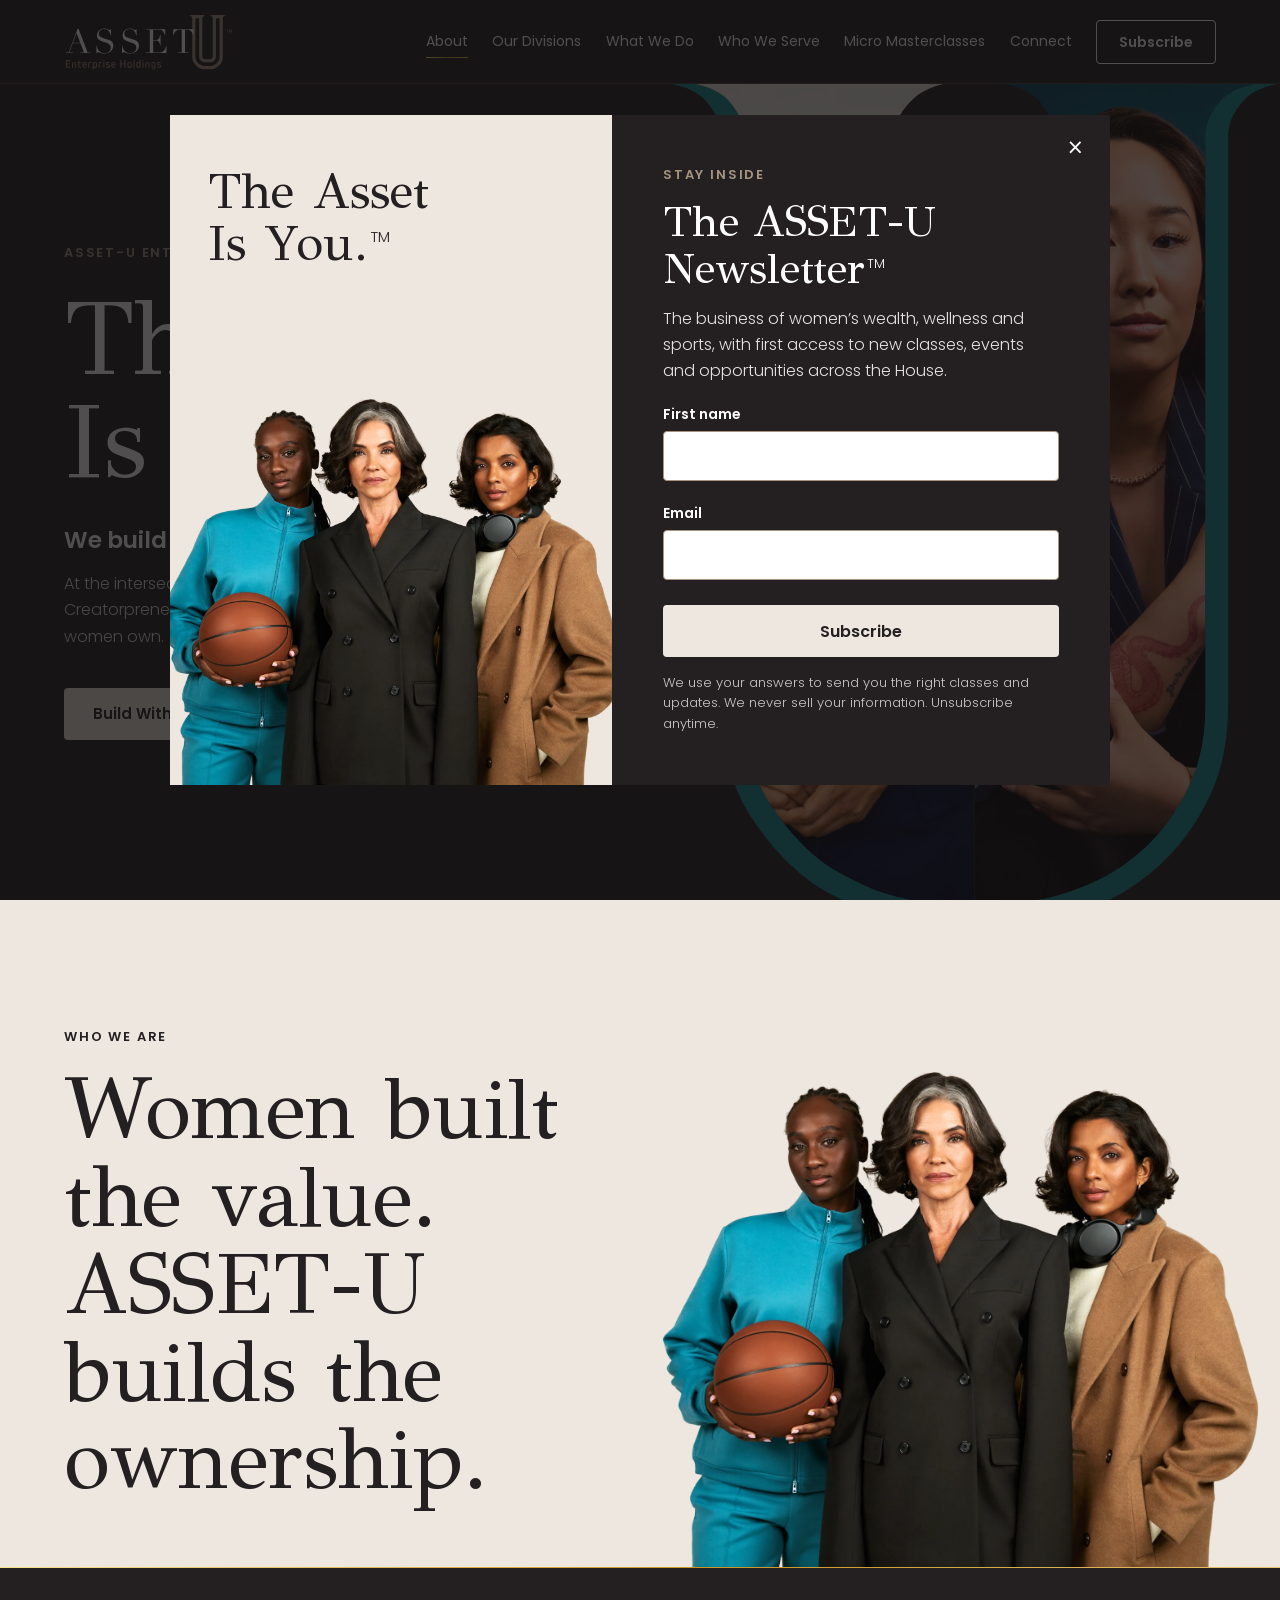
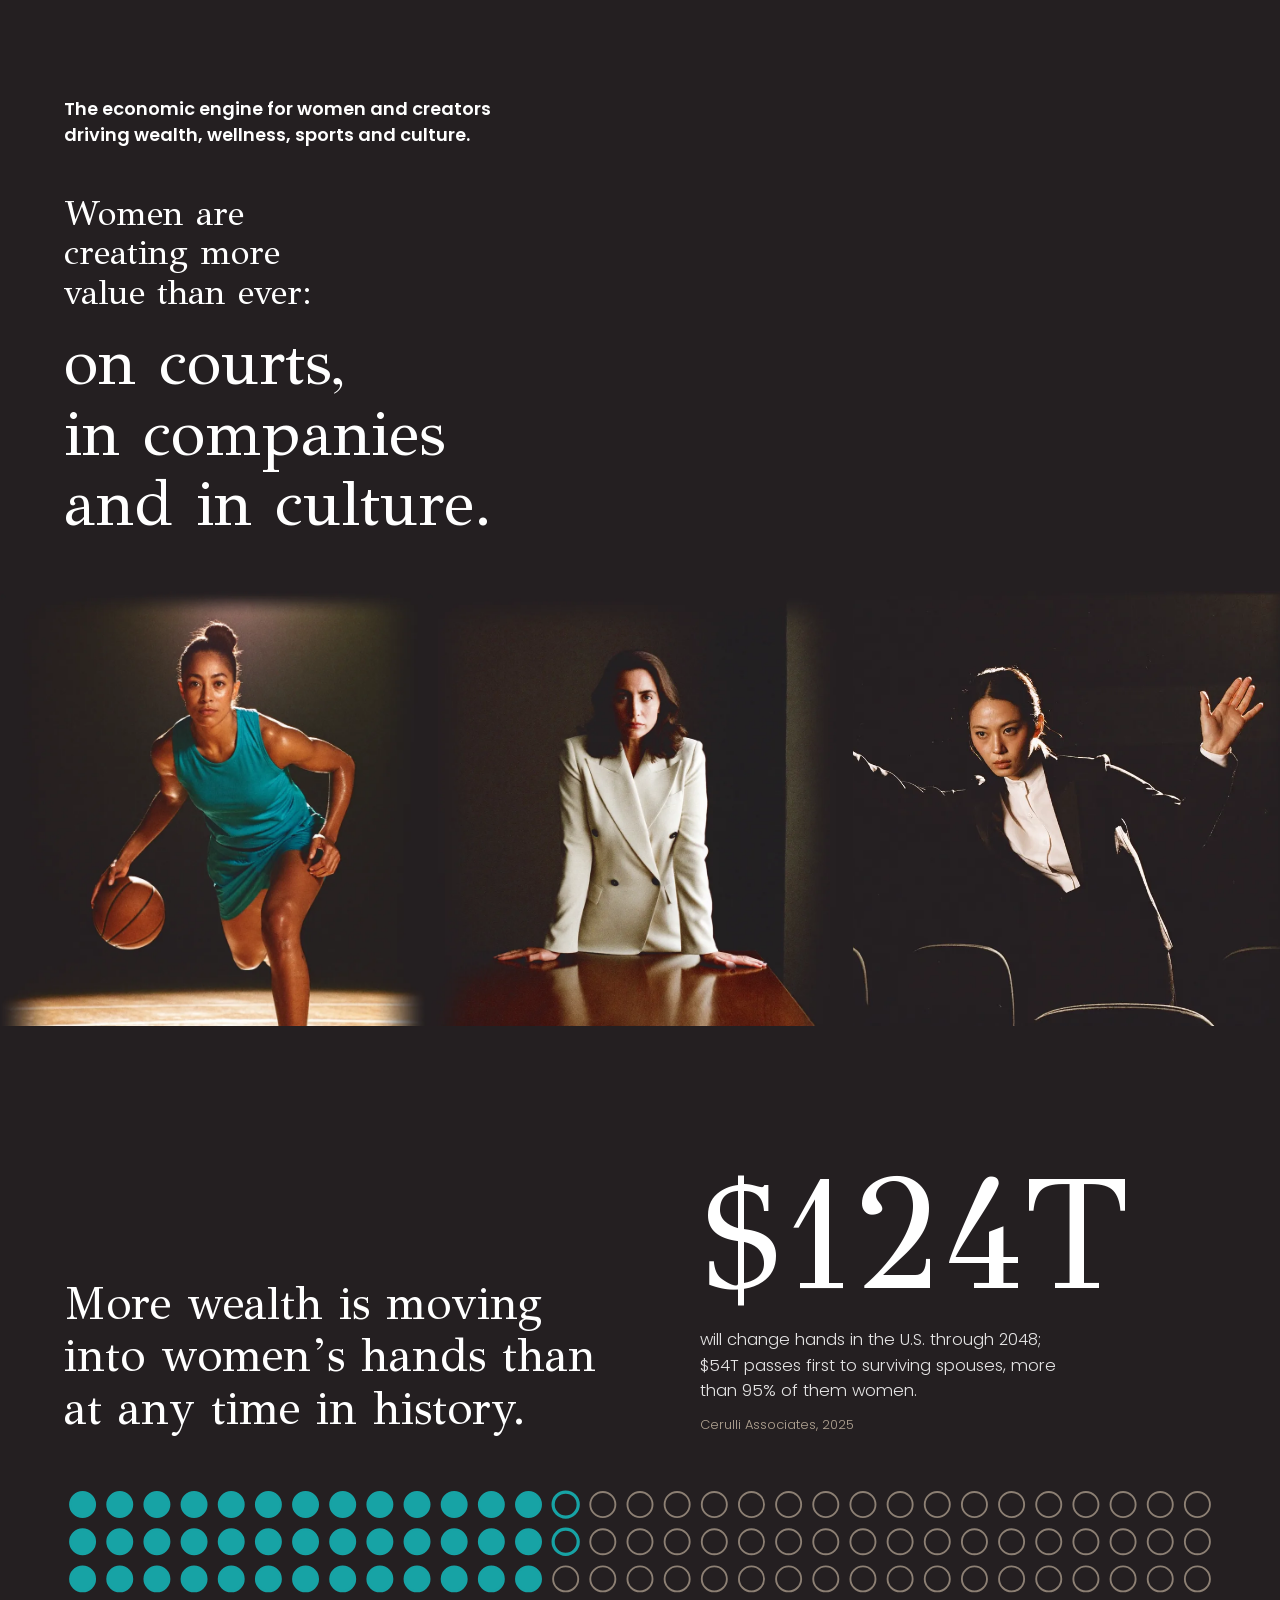
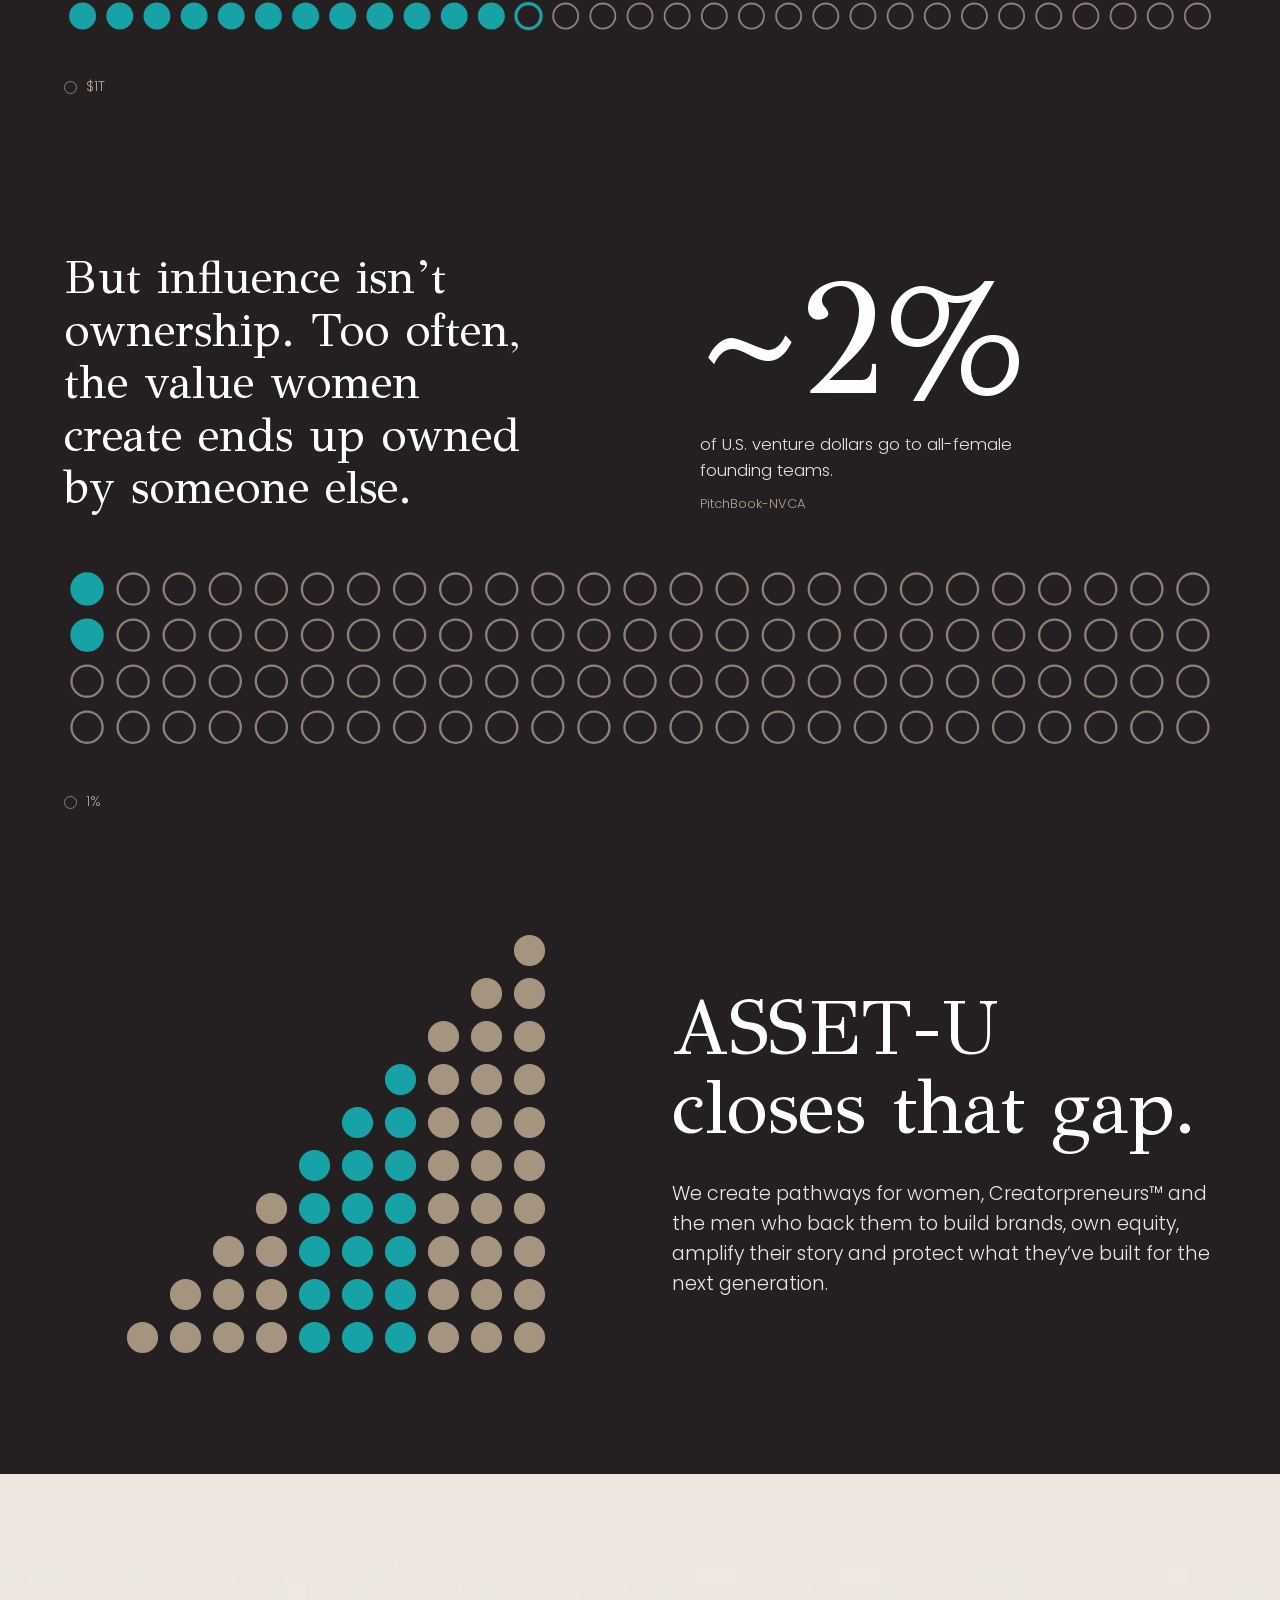
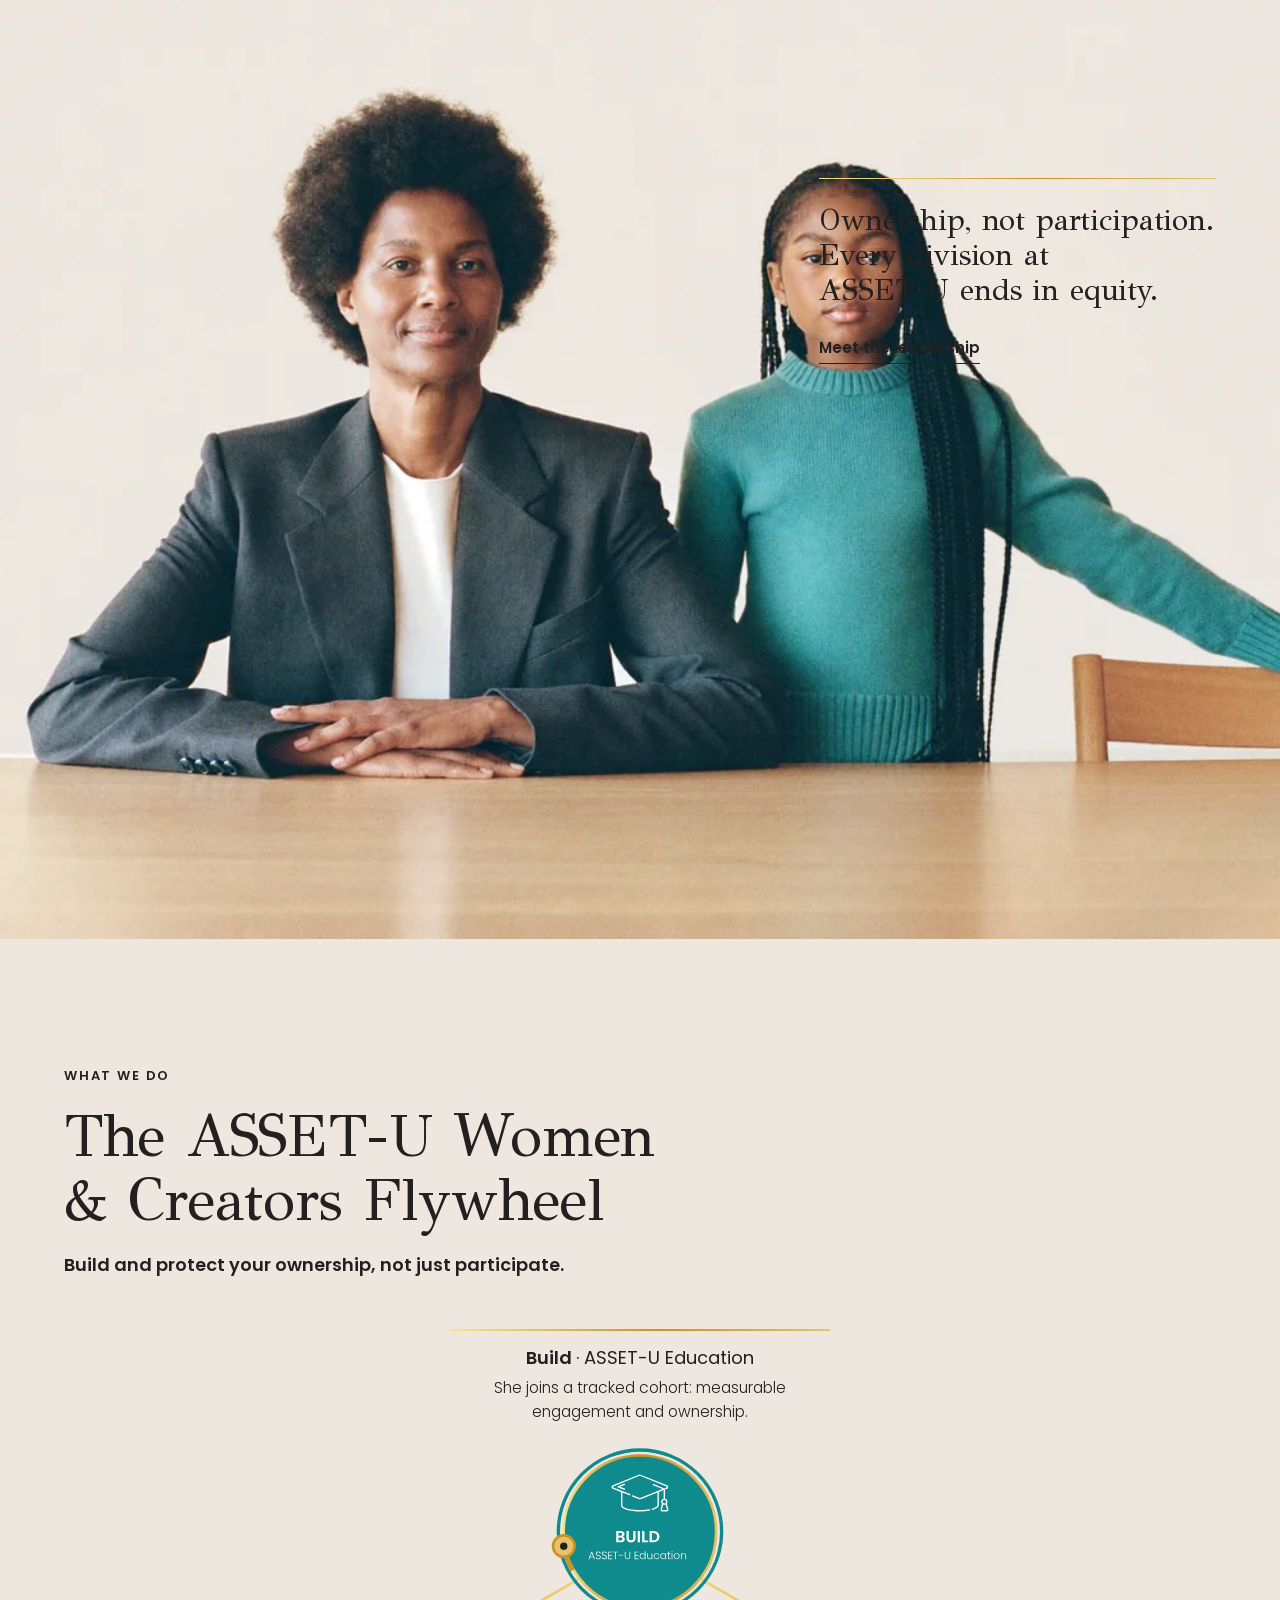
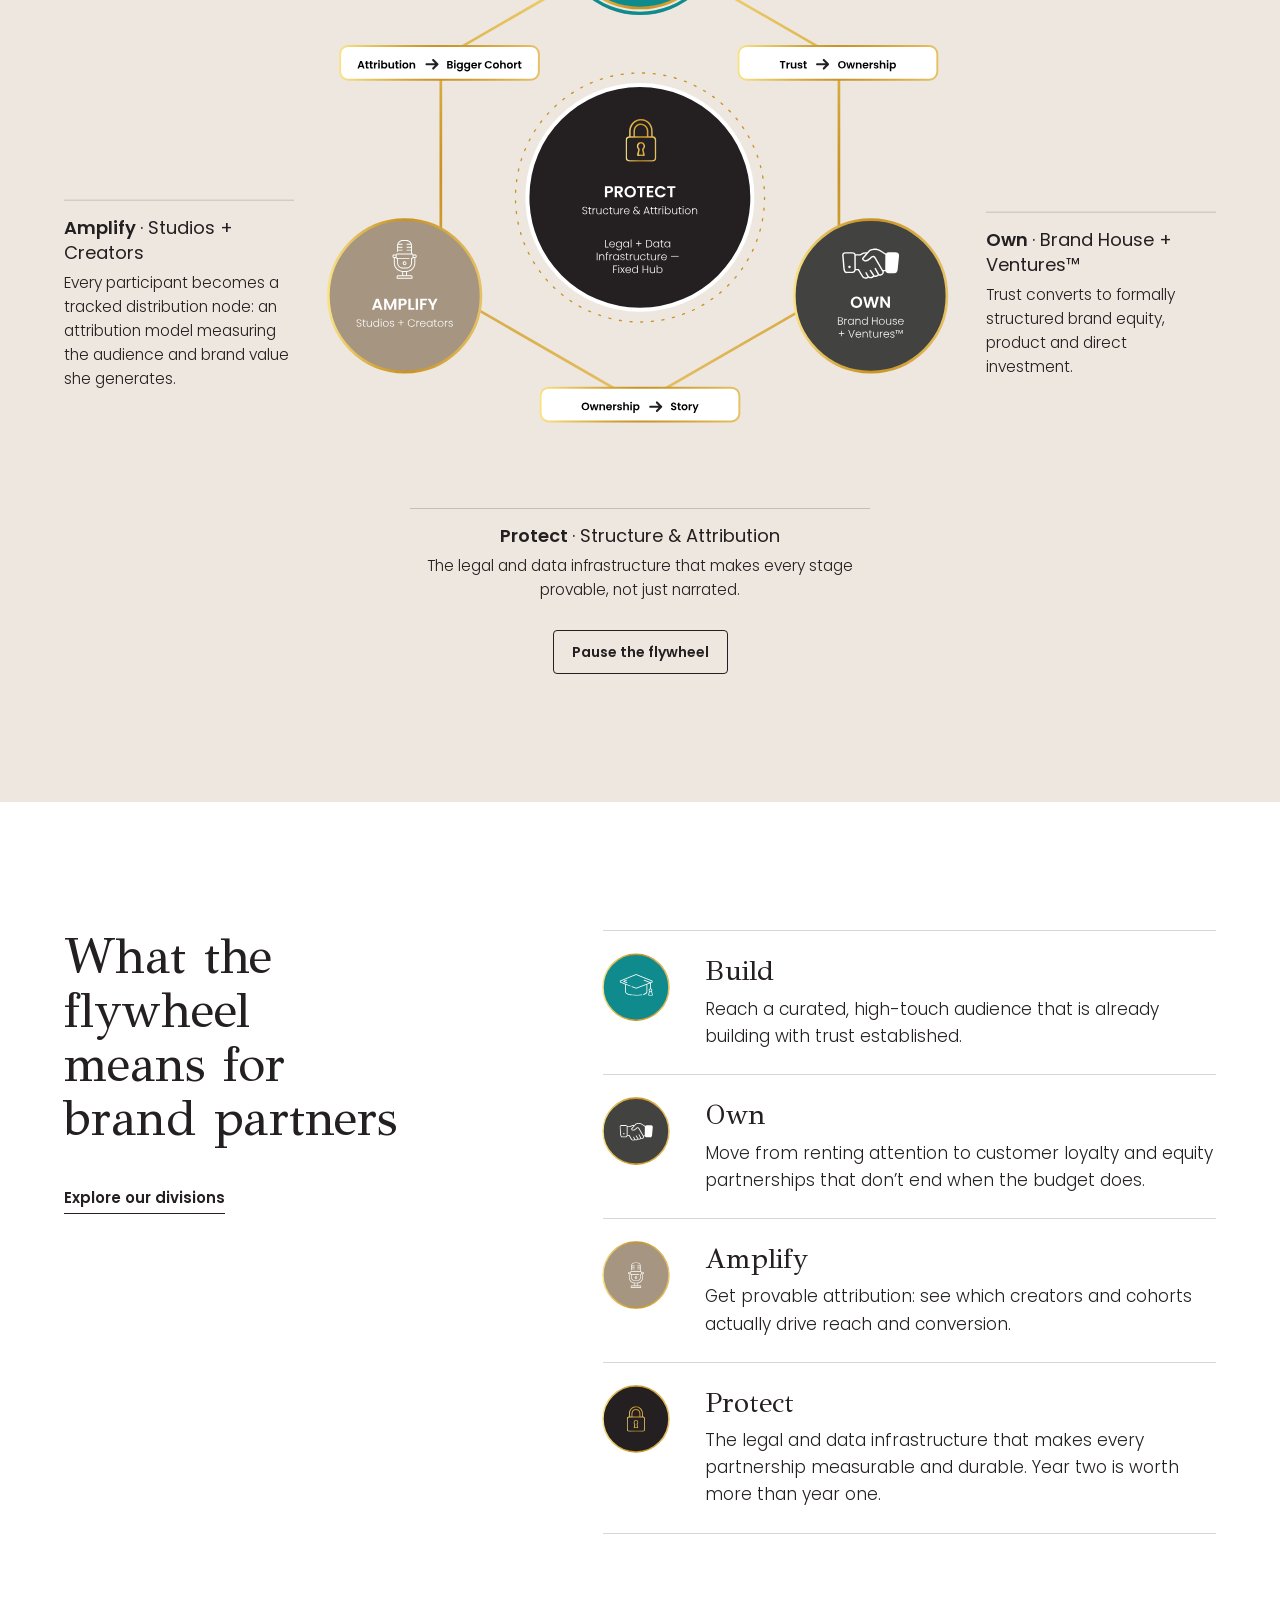
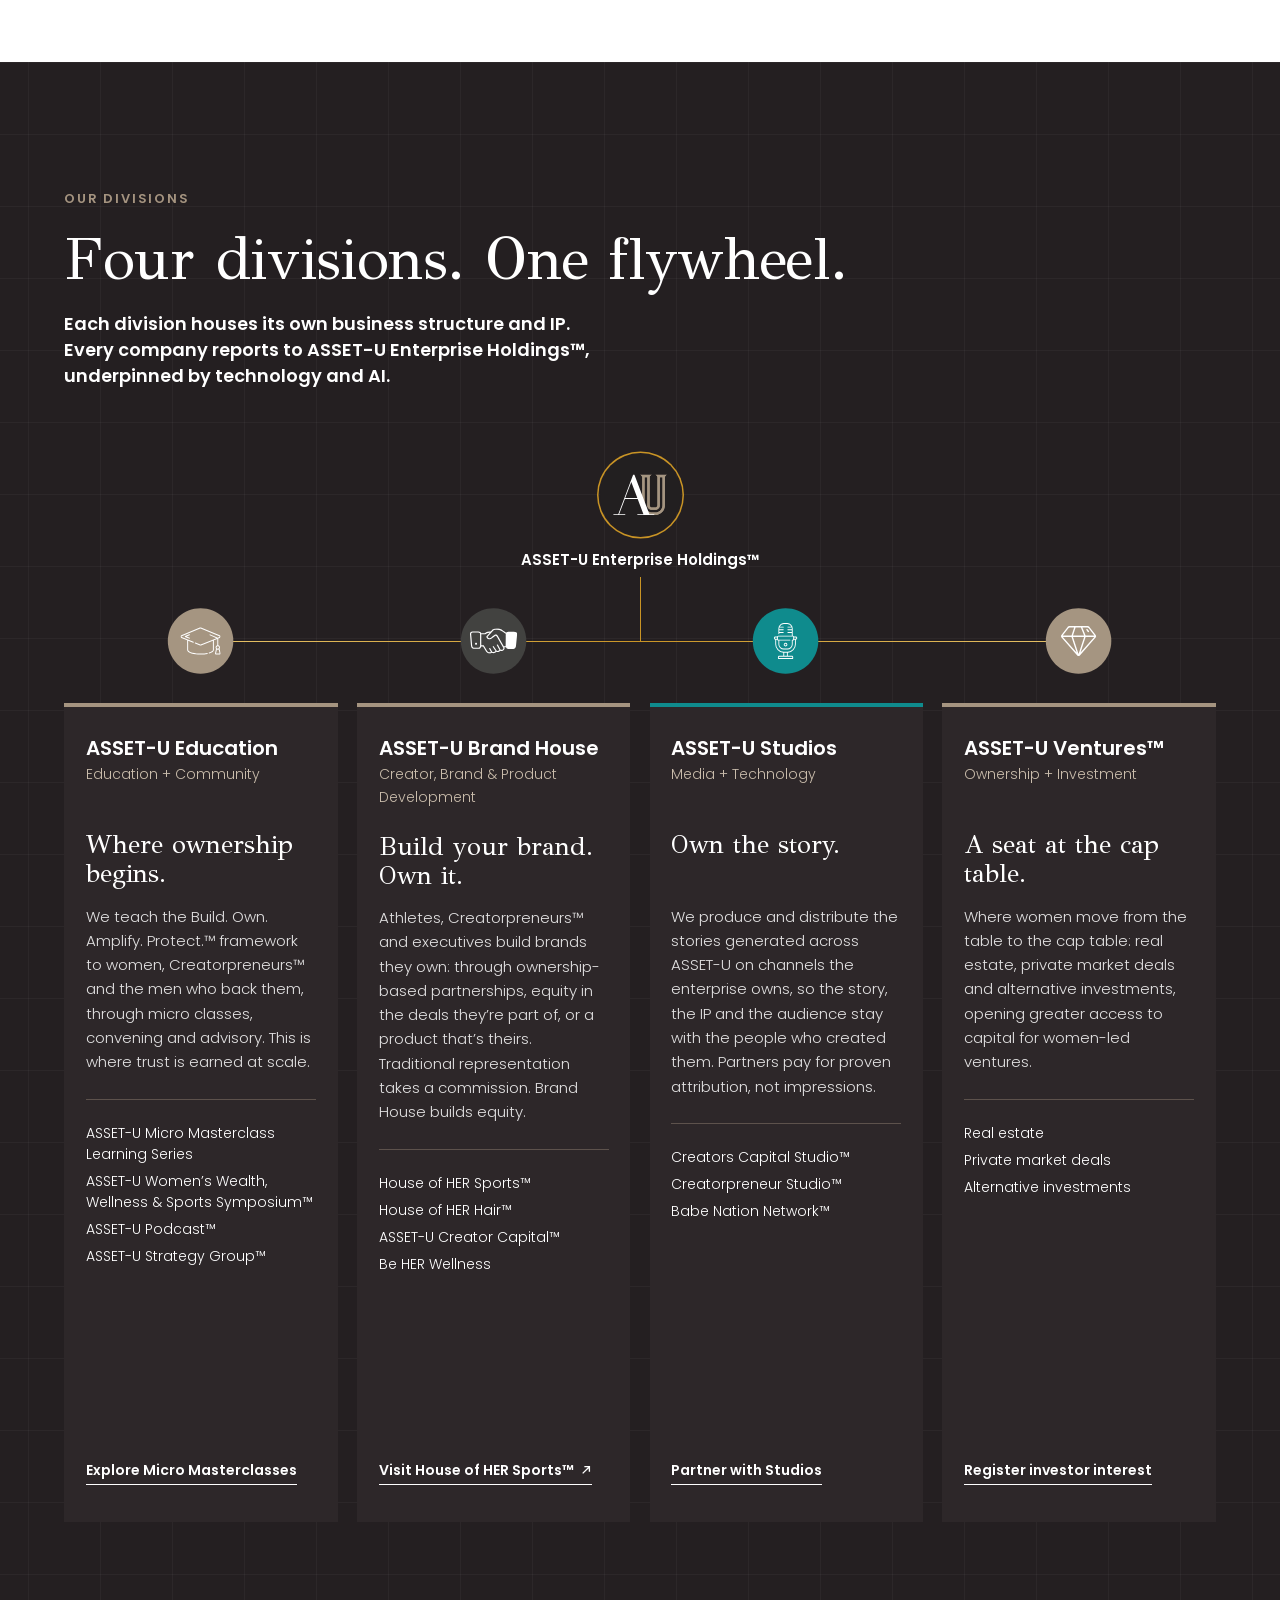
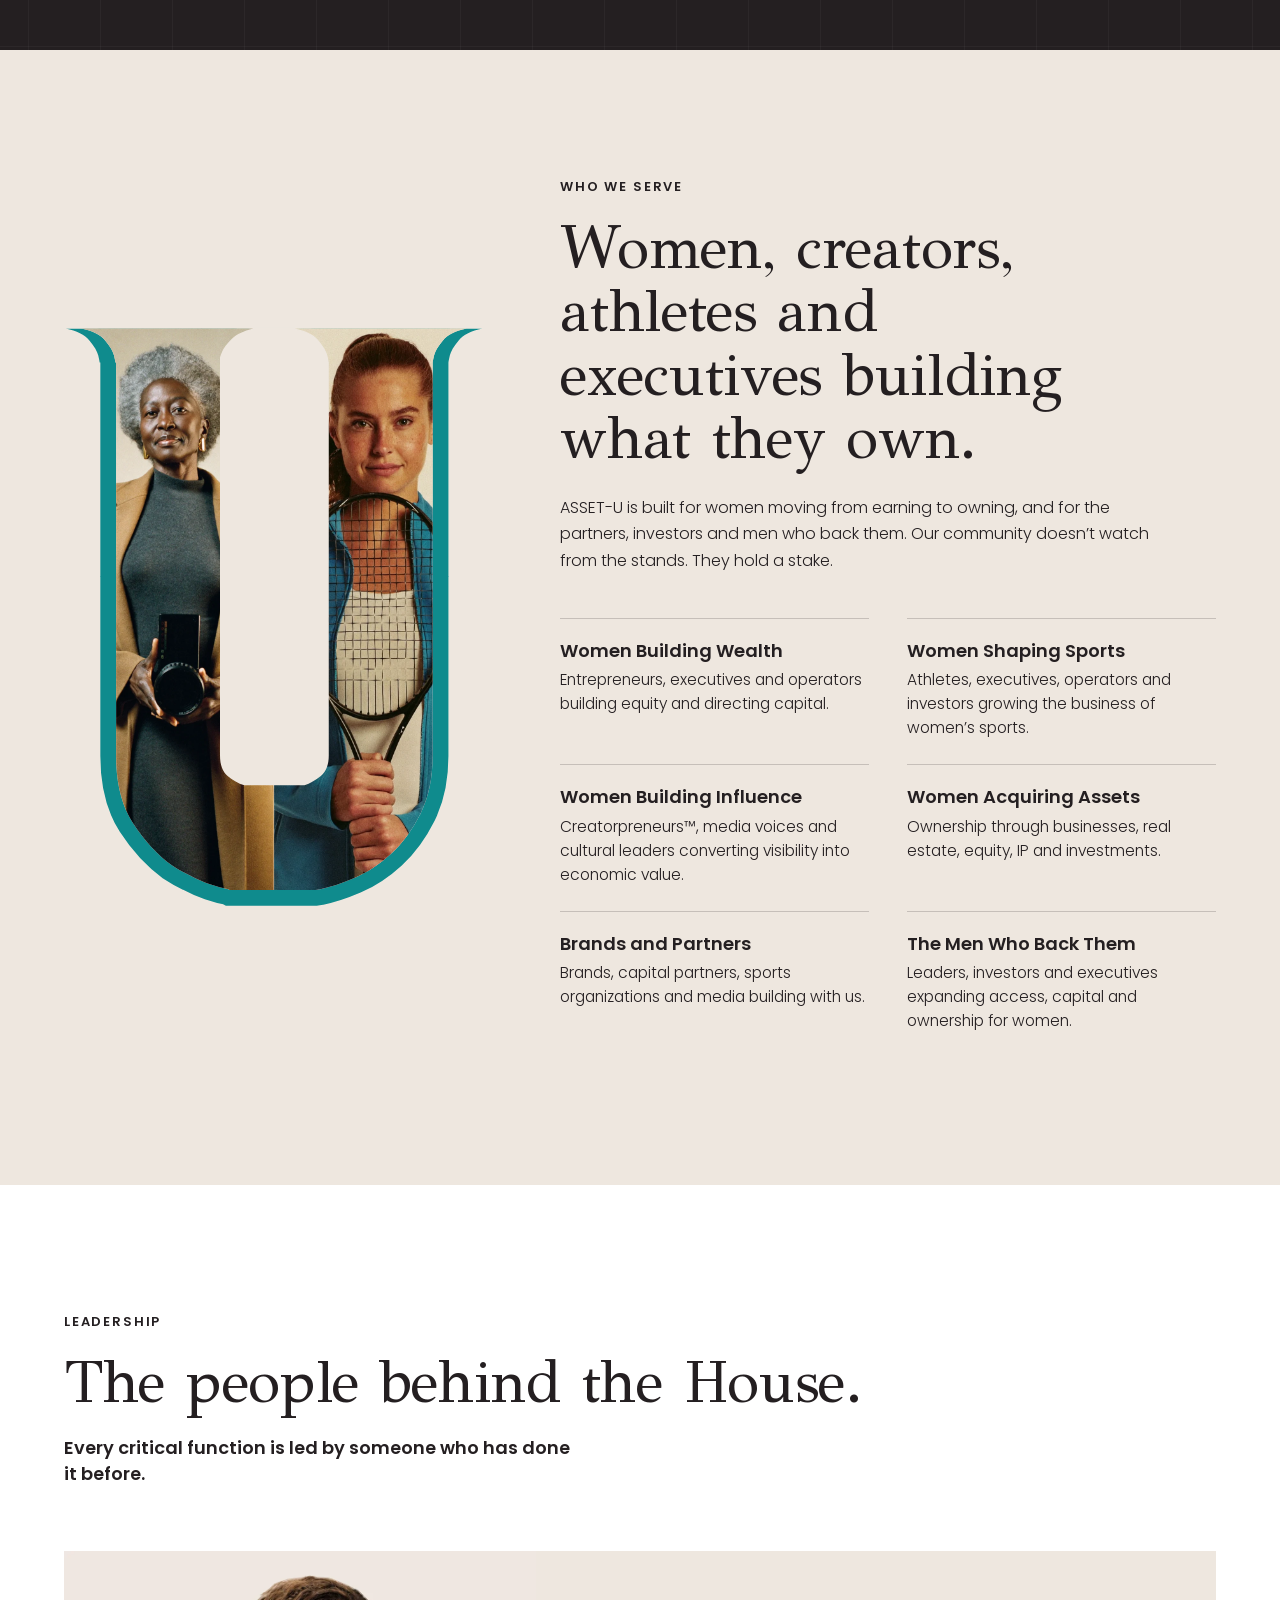
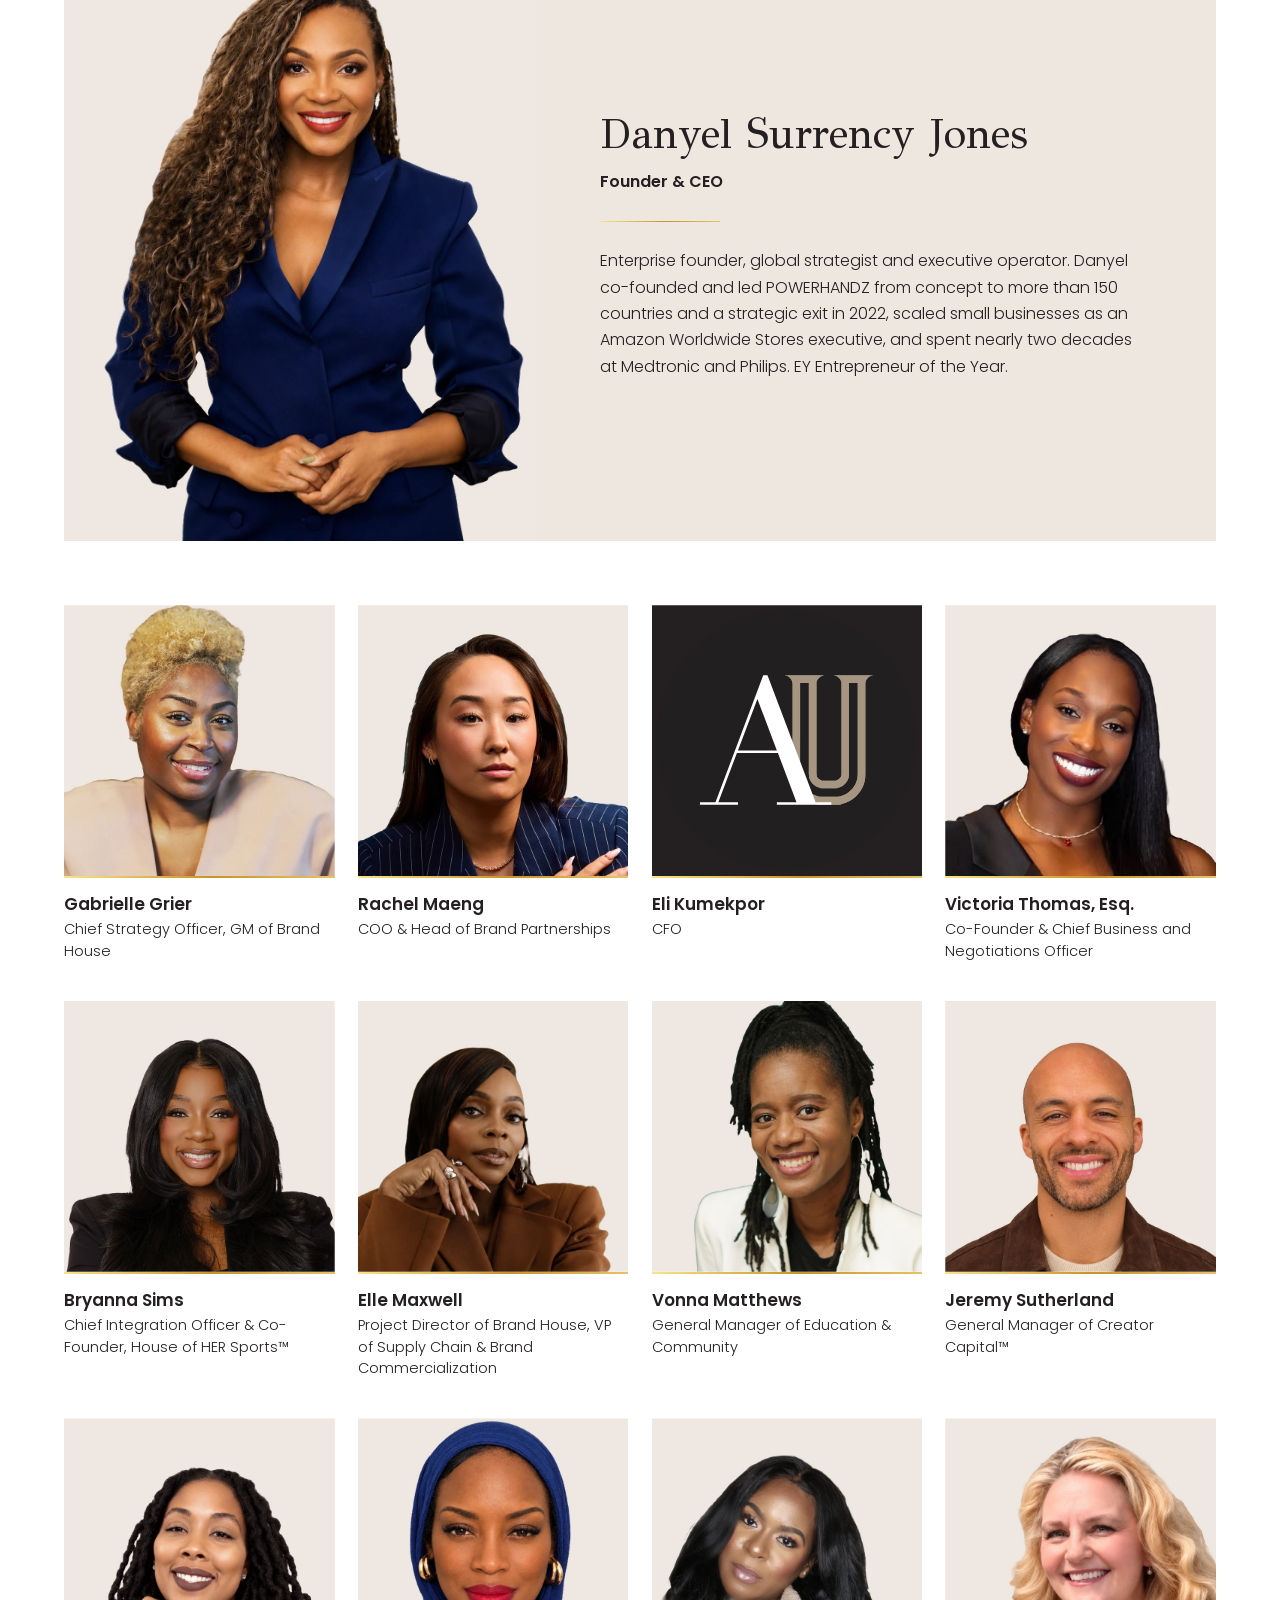
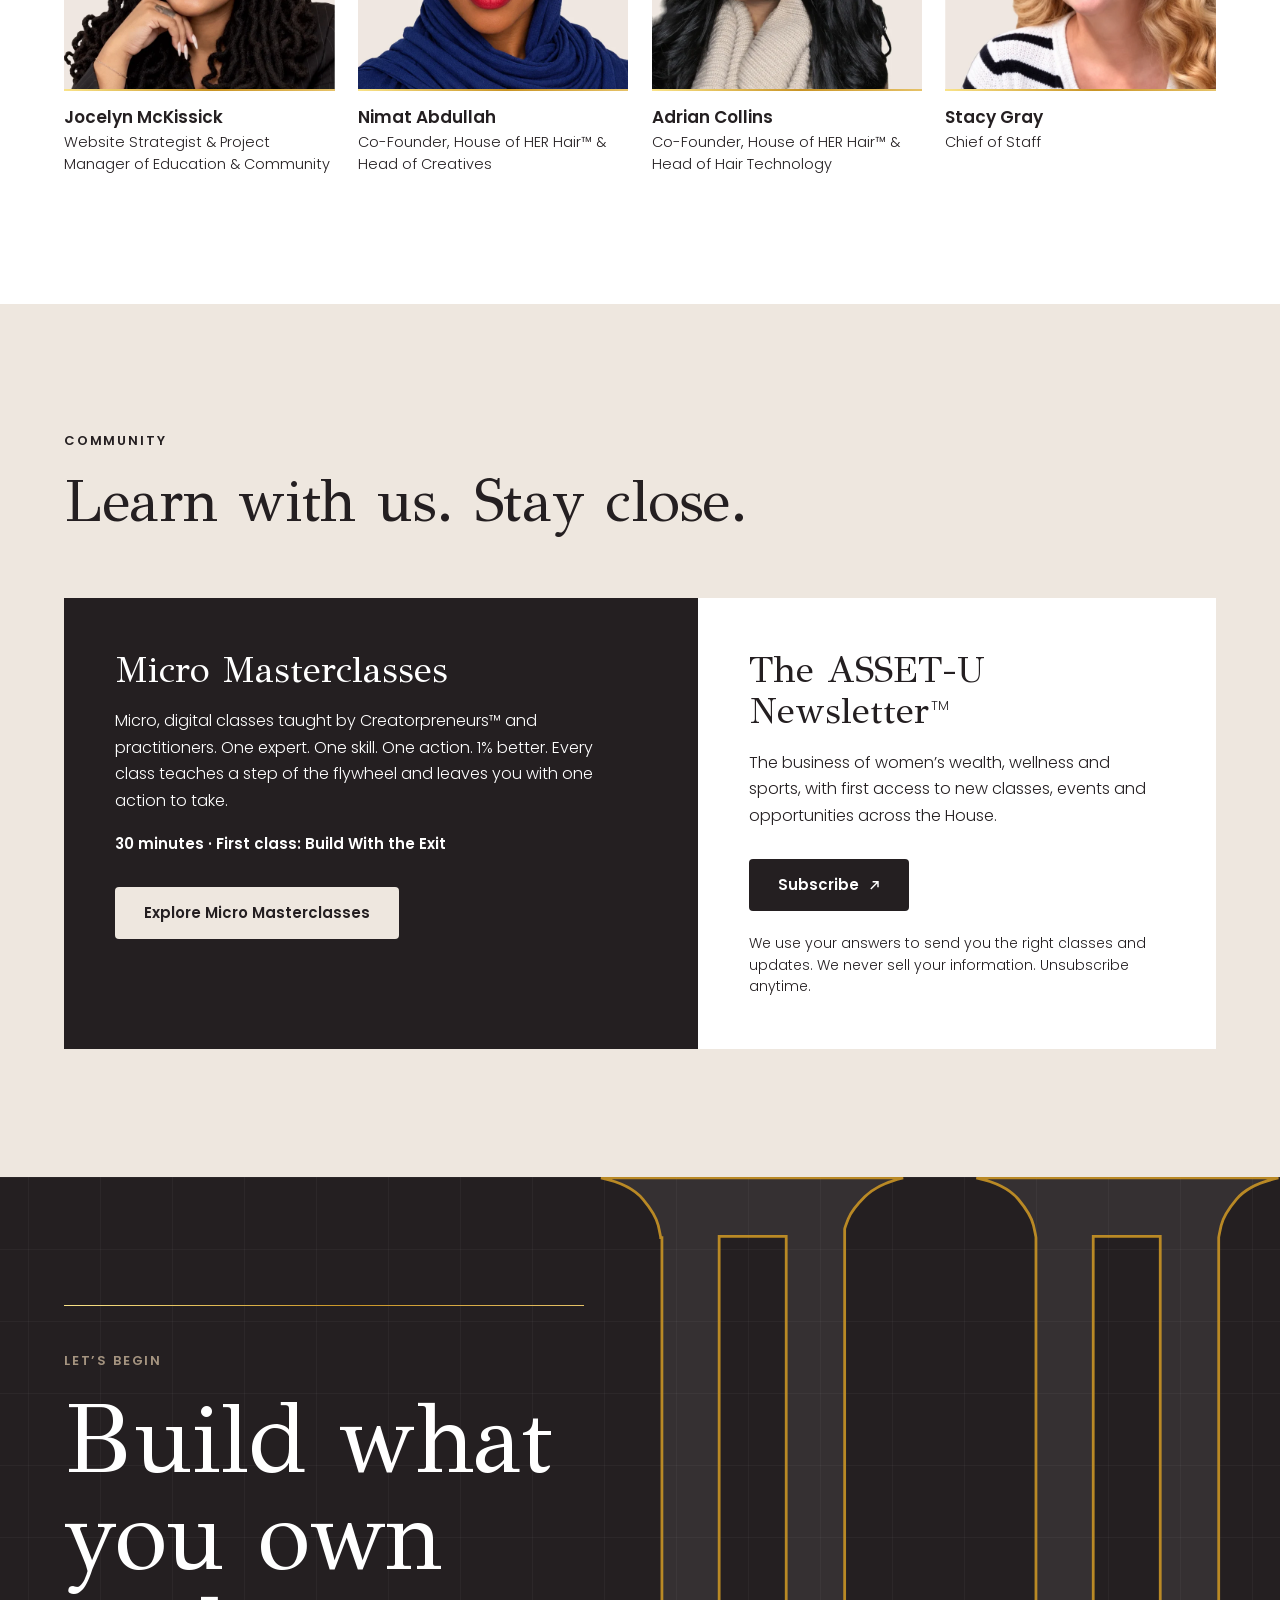
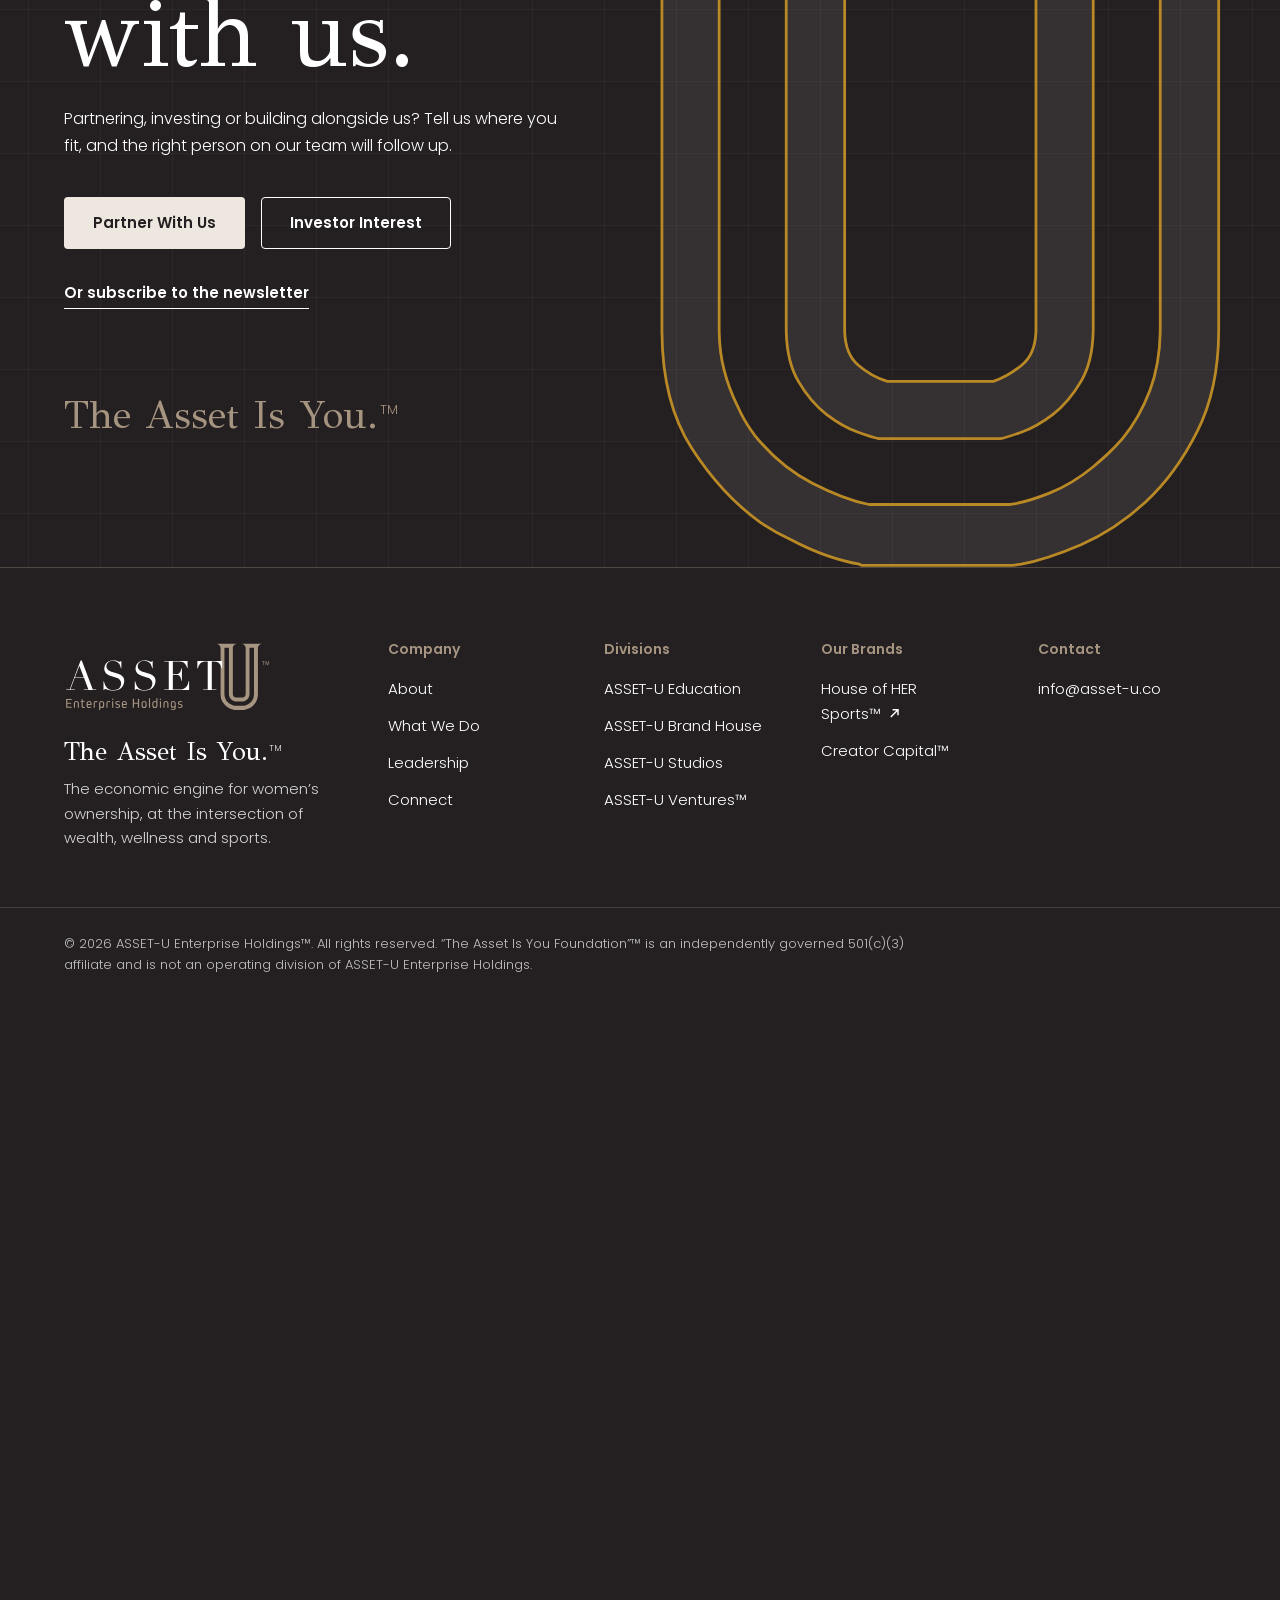
==== commit 522f9e5b: "Newsletter popup Co-Authored-By: Claude Opus 5.5 <noreply@anthropic.com>" ====
--- a/index.html
+++ b/index.html
@@ -60,4 +60,4 @@
 <label class="full">Work email<input name="Work email" type="email" required autocomplete="email"><span class="err" aria-live="polite"></span></label><label>Company or organization<input name="Company or organization" required autocomplete="organization"><span class="err" aria-live="polite"></span></label><label>Your role<input name="Your role" required autocomplete="organization-title"><span class="err" aria-live="polite"></span></label>
 <label class="full">How would you like to partner?<select name="How would you like to partner?" required><option value="">Select one</option><option>Brand partnership</option><option>Creatorpreneur™ network</option><option>Education and community</option><option>Studios and content</option><option>Something else</option></select><span class="err" aria-live="polite"></span></label>
 <label class="full">Tell us more<textarea name="Tell us more"></textarea></label></div><button class="btn btn-dark" type="submit">Send</button><p class="sent" role="status" hidden>If your email app didn’t open, email <a href="mailto:info@asset-u.co">info@asset-u.co</a>.</p></form></dialog>
-<script src="site.js?v=3" defer></script><script src="fly.js" defer></script><script src="vendor/gsap.min.js" defer></script><script src="vendor/ScrollTrigger.min.js" defer></script><script src="motion.js" defer></script></body></html>+<link rel="stylesheet" href="newsletter.css?v=3"><script src="newsletter.js?v=3" data-site="signature" defer></script><script src="site.js?v=3" defer></script><script src="fly.js" defer></script><script src="vendor/gsap.min.js" defer></script><script src="vendor/ScrollTrigger.min.js" defer></script><script src="motion.js" defer></script></body></html>
--- a/newsletter.css
+++ b/newsletter.css
@@ -0,0 +1,40 @@
+/* newsletter popup */
+dialog.nlp{width:min(940px,calc(100vw - 32px));max-width:none;height:fit-content;max-height:calc(100dvh - 32px);padding:0;border:0;background:var(--charcoal);color:#fff;overflow:hidden}
+dialog.nlp[open]{display:block;overflow-y:auto}
+.nlp-in{display:grid;grid-template-columns:minmax(0,.94fr) minmax(0,1.06fr)}
+.nlp::backdrop{background:rgb(20 17 18/.74)}
+.nlp-pic{position:relative;background:var(--bone);overflow:hidden;min-height:0}
+.nlp-pic b{position:absolute;left:clamp(28px,3vw,40px);right:20px;top:clamp(34px,4vw,54px);font:400 clamp(38px,3.9vw,54px)/1.04 var(--display);color:var(--charcoal);max-width:5.4em}
+.nlp-pic sup,.nlp h2 sup{font:300 .3em/1 var(--body);vertical-align:super;margin-left:.15em}
+.nlp-pic img{position:absolute;left:50%;bottom:0;width:108%;max-width:none;height:auto;transform:translateX(-50%)}
+.nlp h2 span{white-space:nowrap}
+.nlp-body{position:relative;padding:clamp(34px,4vw,54px);min-height:0}
+.nlp .nlp-x{z-index:2;position:absolute;top:10px;right:10px;width:48px;height:48px;border:0;background:none;color:#fff;font:300 28px/1 var(--body);cursor:pointer}
+.nlp .nlp-l{margin:0;font:600 13px/1.4 var(--body);letter-spacing:.14em;text-transform:uppercase;color:var(--beige)}
+.nlp h2{font:400 clamp(32px,3.4vw,46px)/1.08 var(--display);margin:14px 30px 14px 0;color:#fff;outline:0}
+.nlp h2 sup{font:300 .3em/1 var(--body);vertical-align:super;margin-left:.15em}
+.nlp .nlp-c{margin:0 0 22px;font-size:16px;line-height:1.6;color:rgb(255 255 255/.88);max-width:44ch}
+.nlp-f{display:block;padding:0}
+.nlp-f label{display:block;margin:0 0 4px;font:600 14px/1.4 var(--body)}
+.nlp-f input{display:block;width:100%;min-height:50px;margin-top:6px;padding:11px 14px;border:1px solid #a59480;border-radius:4px;background:#fff;color:var(--charcoal);font:300 16px/1.3 var(--body)}
+.nlp-f input:focus-visible,.nlp button:focus-visible{outline:3px solid #17a3a5;outline-offset:2px}
+.nlp-f input[aria-invalid]{border:2px solid #f0a79c}
+.nlp-e{display:block;min-height:1.5em;font:400 13px/1.5 var(--body);color:#f6b9b0}
+.nlp .nlp-b{display:block;width:100%;min-height:52px;margin:6px 0 0;border:0;border-radius:4px;background:var(--bone);color:var(--charcoal);font:600 16px/1.2 var(--body);cursor:pointer}
+.nlp .nlp-b:hover{background:#fff}
+.nlp .nlp-m,.nlp .nlp-s{margin:16px 0 0;font-size:13px;line-height:1.55;color:rgb(255 255 255/.76);max-width:none}
+.nlp a{color:inherit}
+@media (max-width:760px),(max-height:480px){
+  dialog.nlp{width:calc(100vw - 24px);max-height:calc(100dvh - 24px)}
+  .nlp-in{display:block}
+  .nlp-pic{display:none}
+  .nlp-body{padding:36px 24px 28px;border-top:4px solid #17a3a5}
+}
+@media (max-height:600px){.nlp-pic b{display:none}.nlp-body{padding-block:26px}.nlp .nlp-c{margin-bottom:12px}}
+@media (prefers-reduced-motion:no-preference){
+  dialog.nlp[open]{animation:nlp-in .7s cubic-bezier(.2,.7,.2,1) both}
+  .nlp[open]::backdrop{animation:nlp-b .5s ease both}
+}
+@keyframes nlp-in{from{opacity:0;transform:translateY(26px)}}
+@keyframes nlp-b{from{opacity:0}}
+@media print{.nlp{display:none!important}}
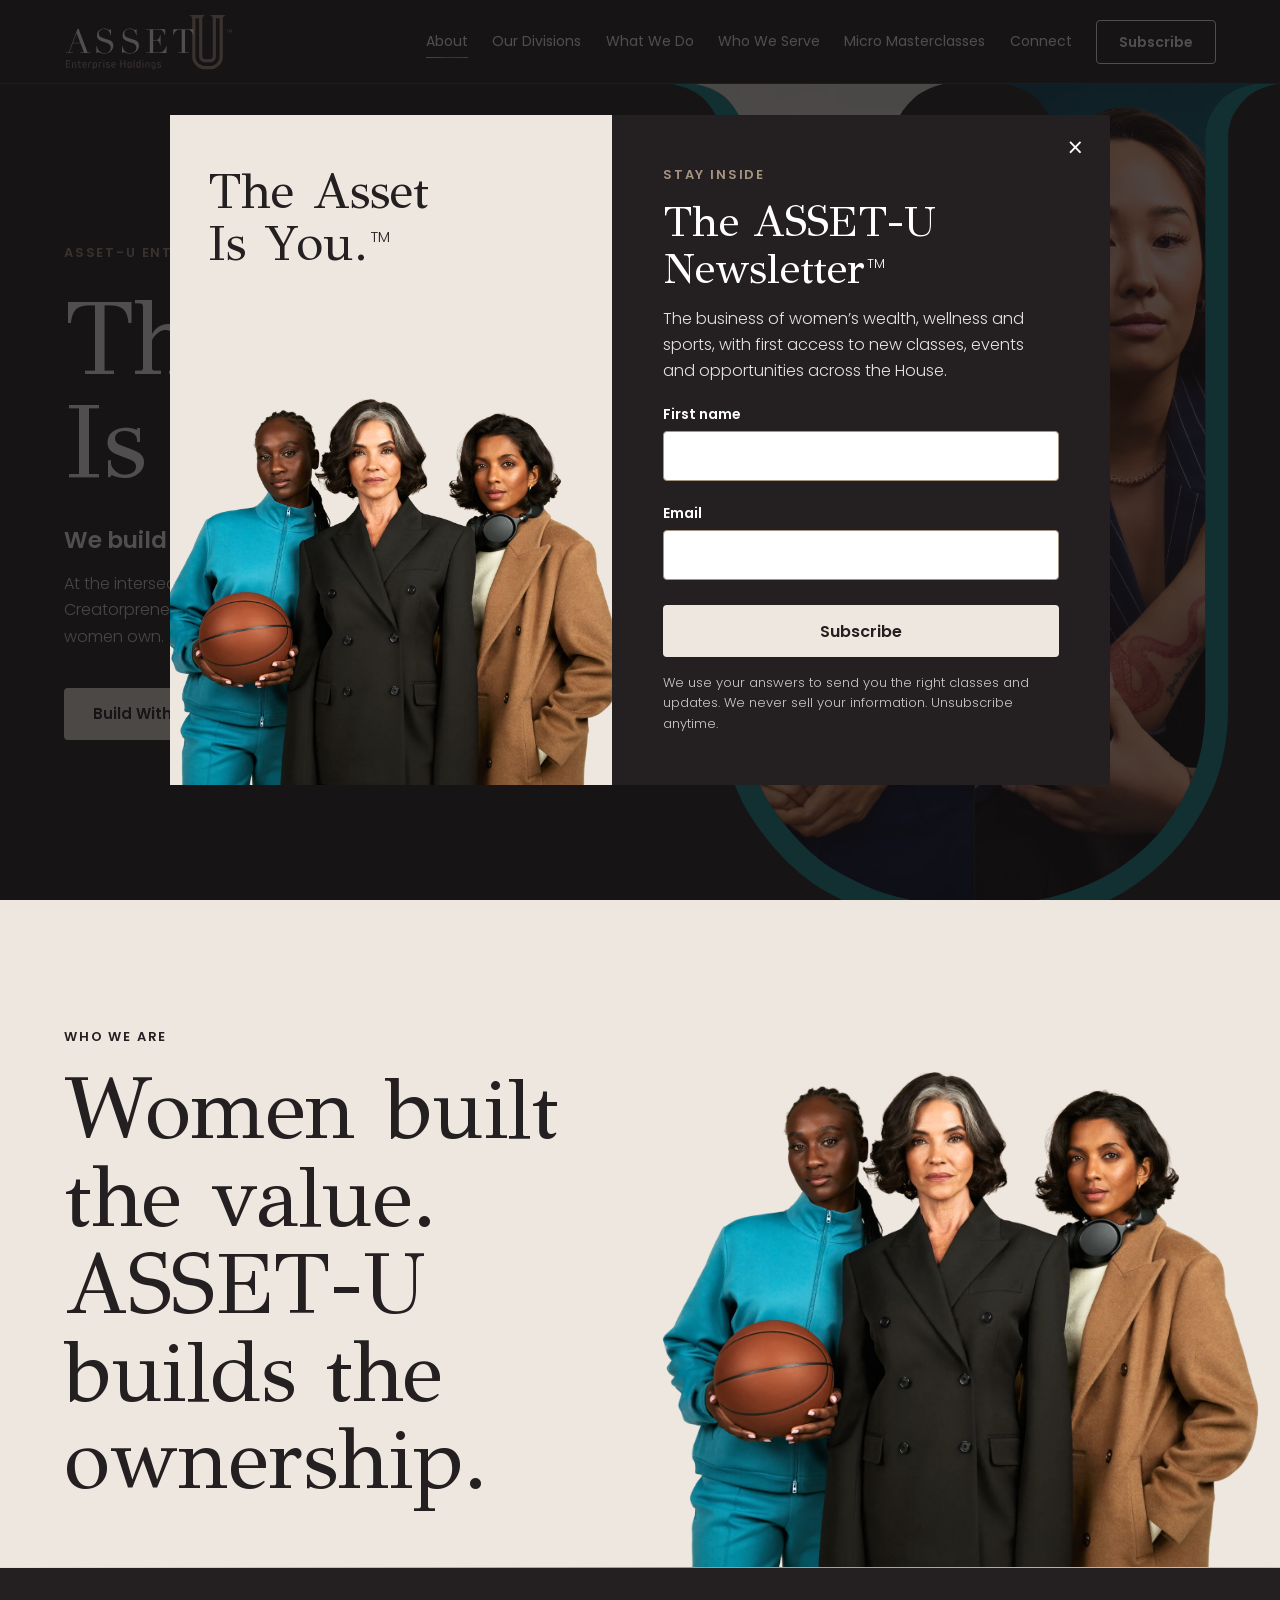
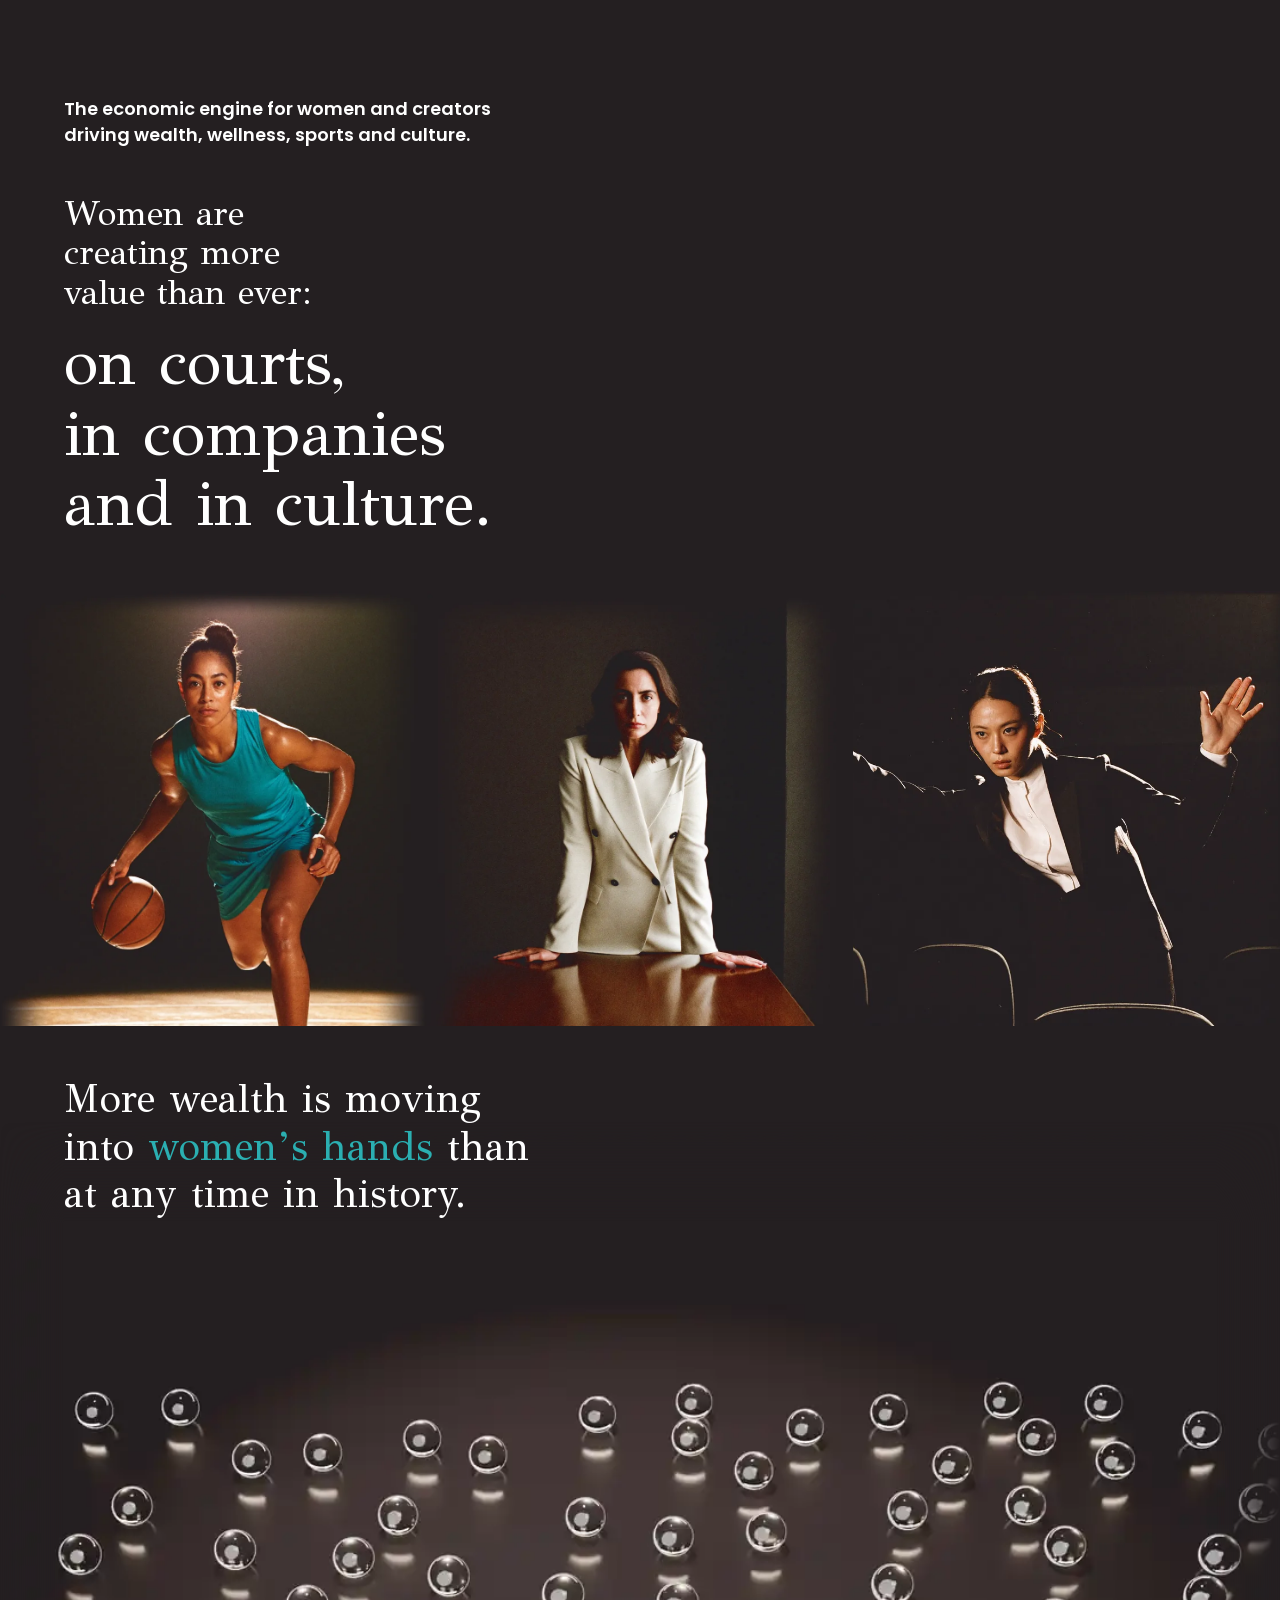
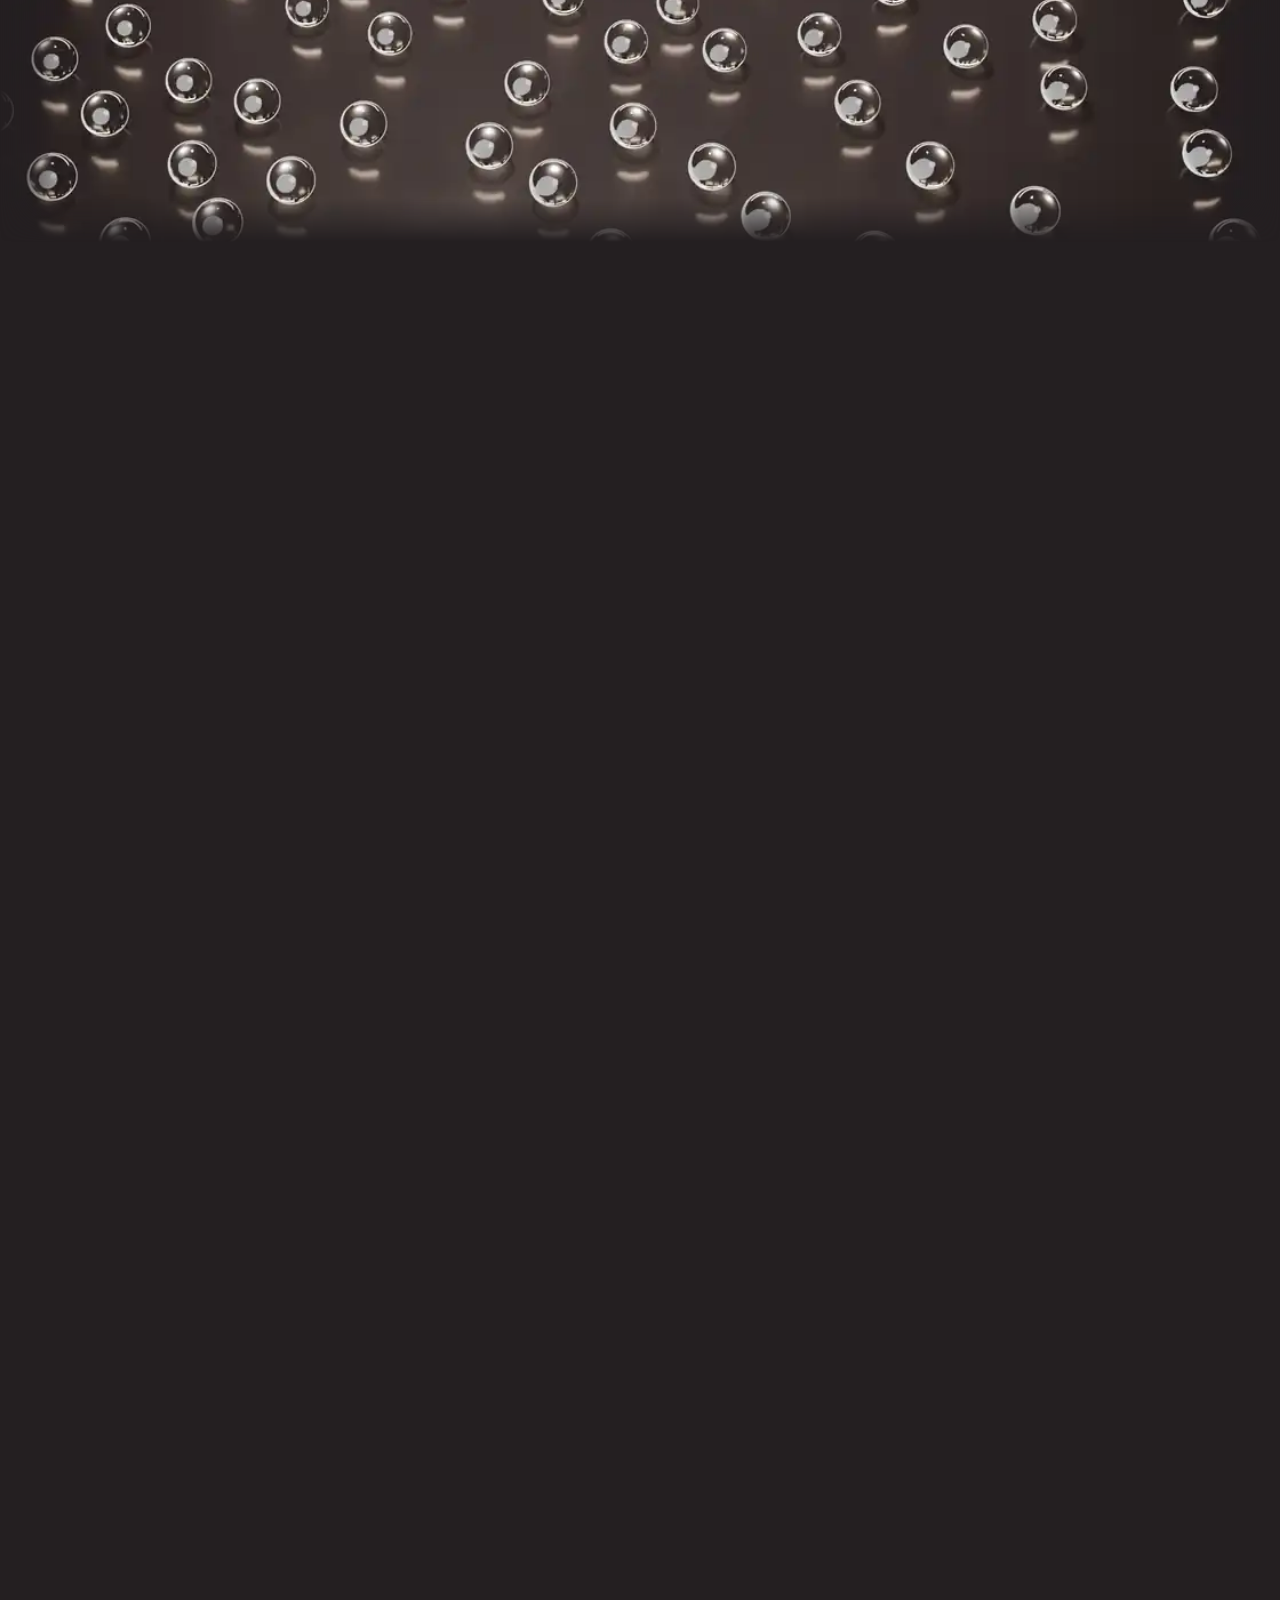
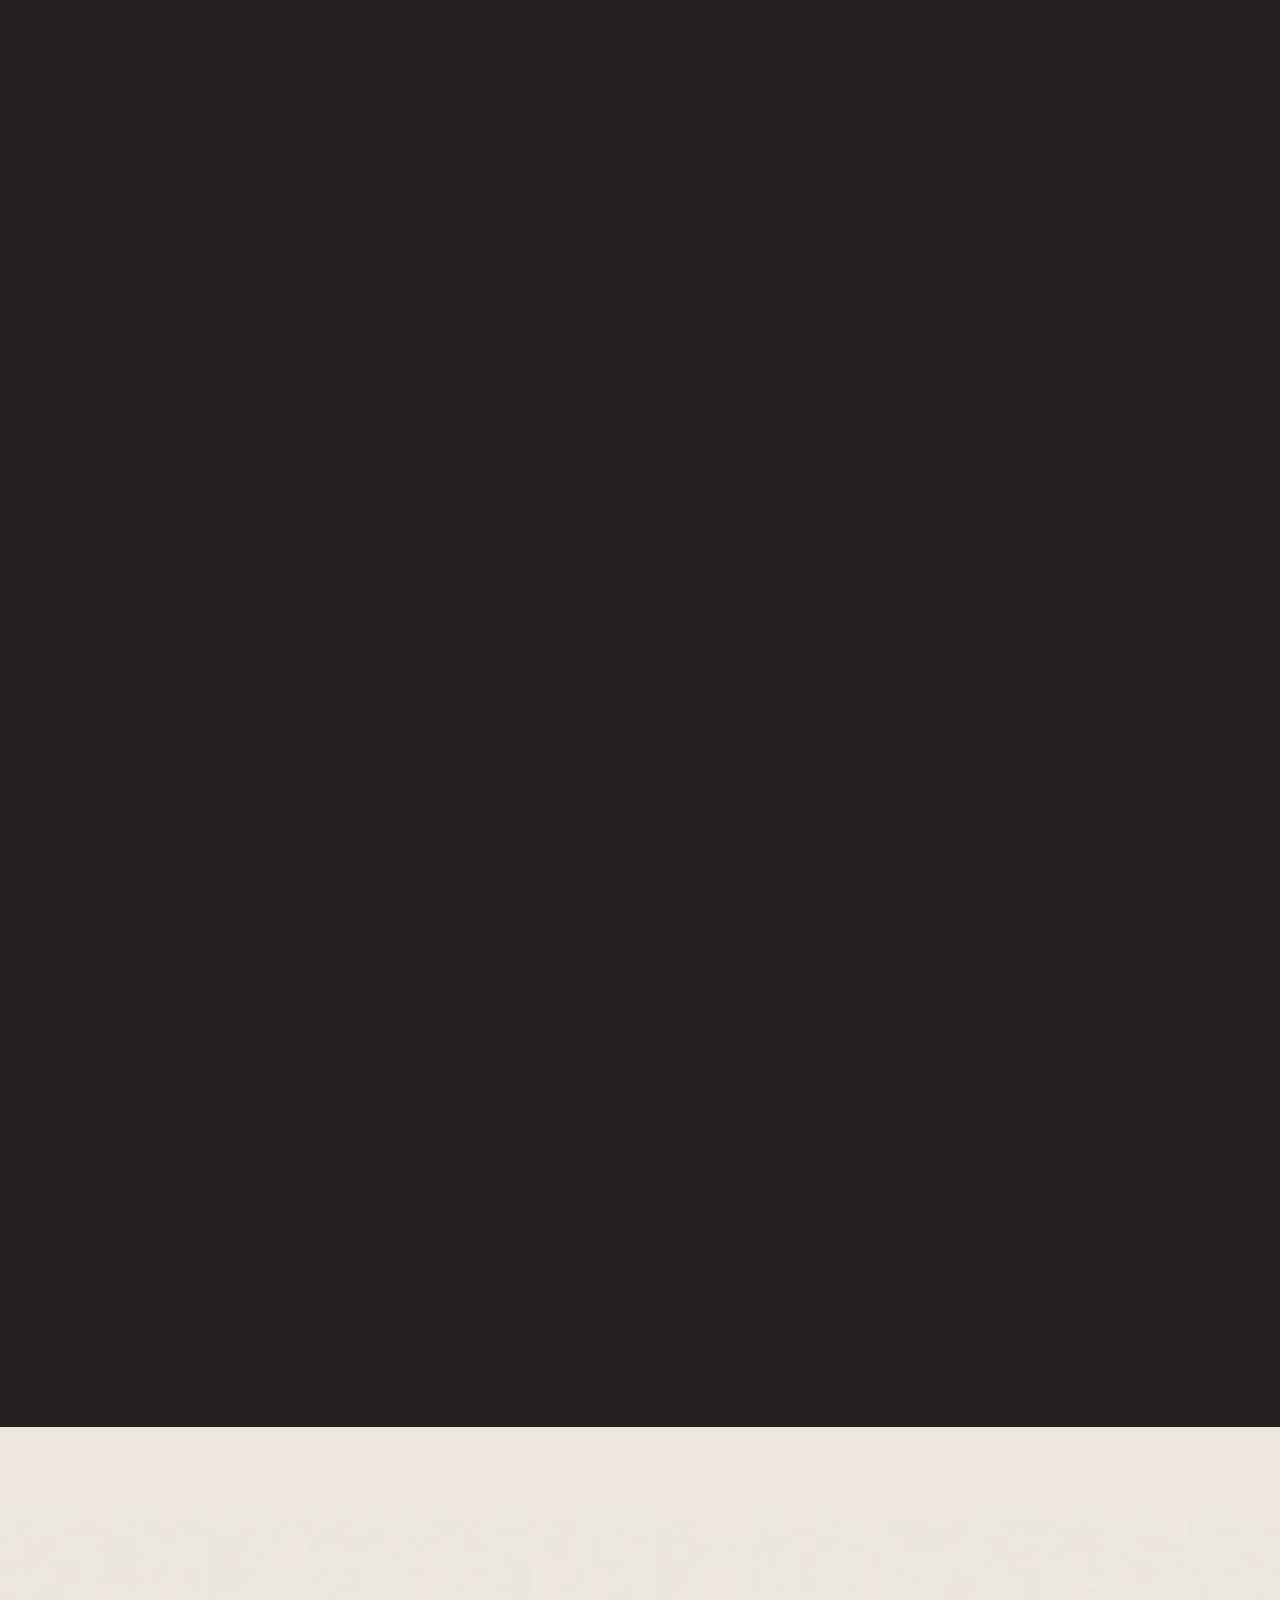
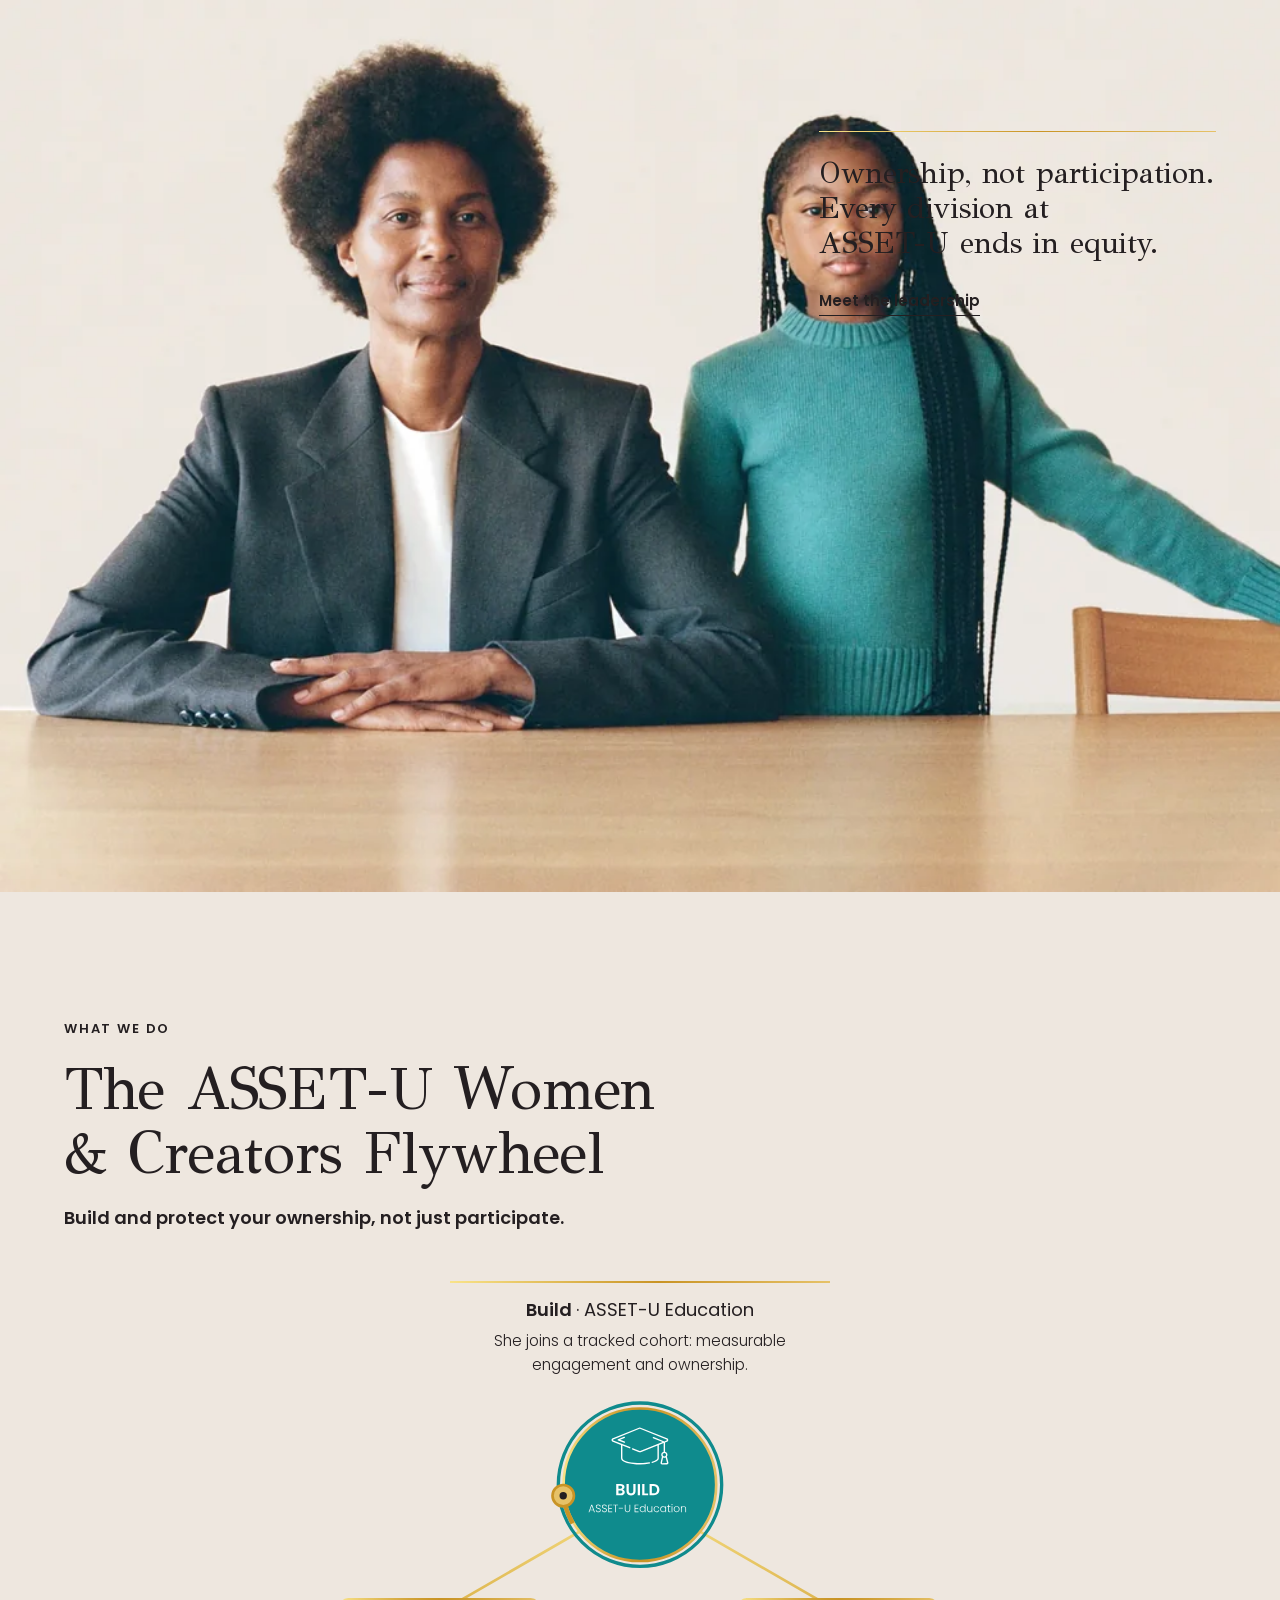
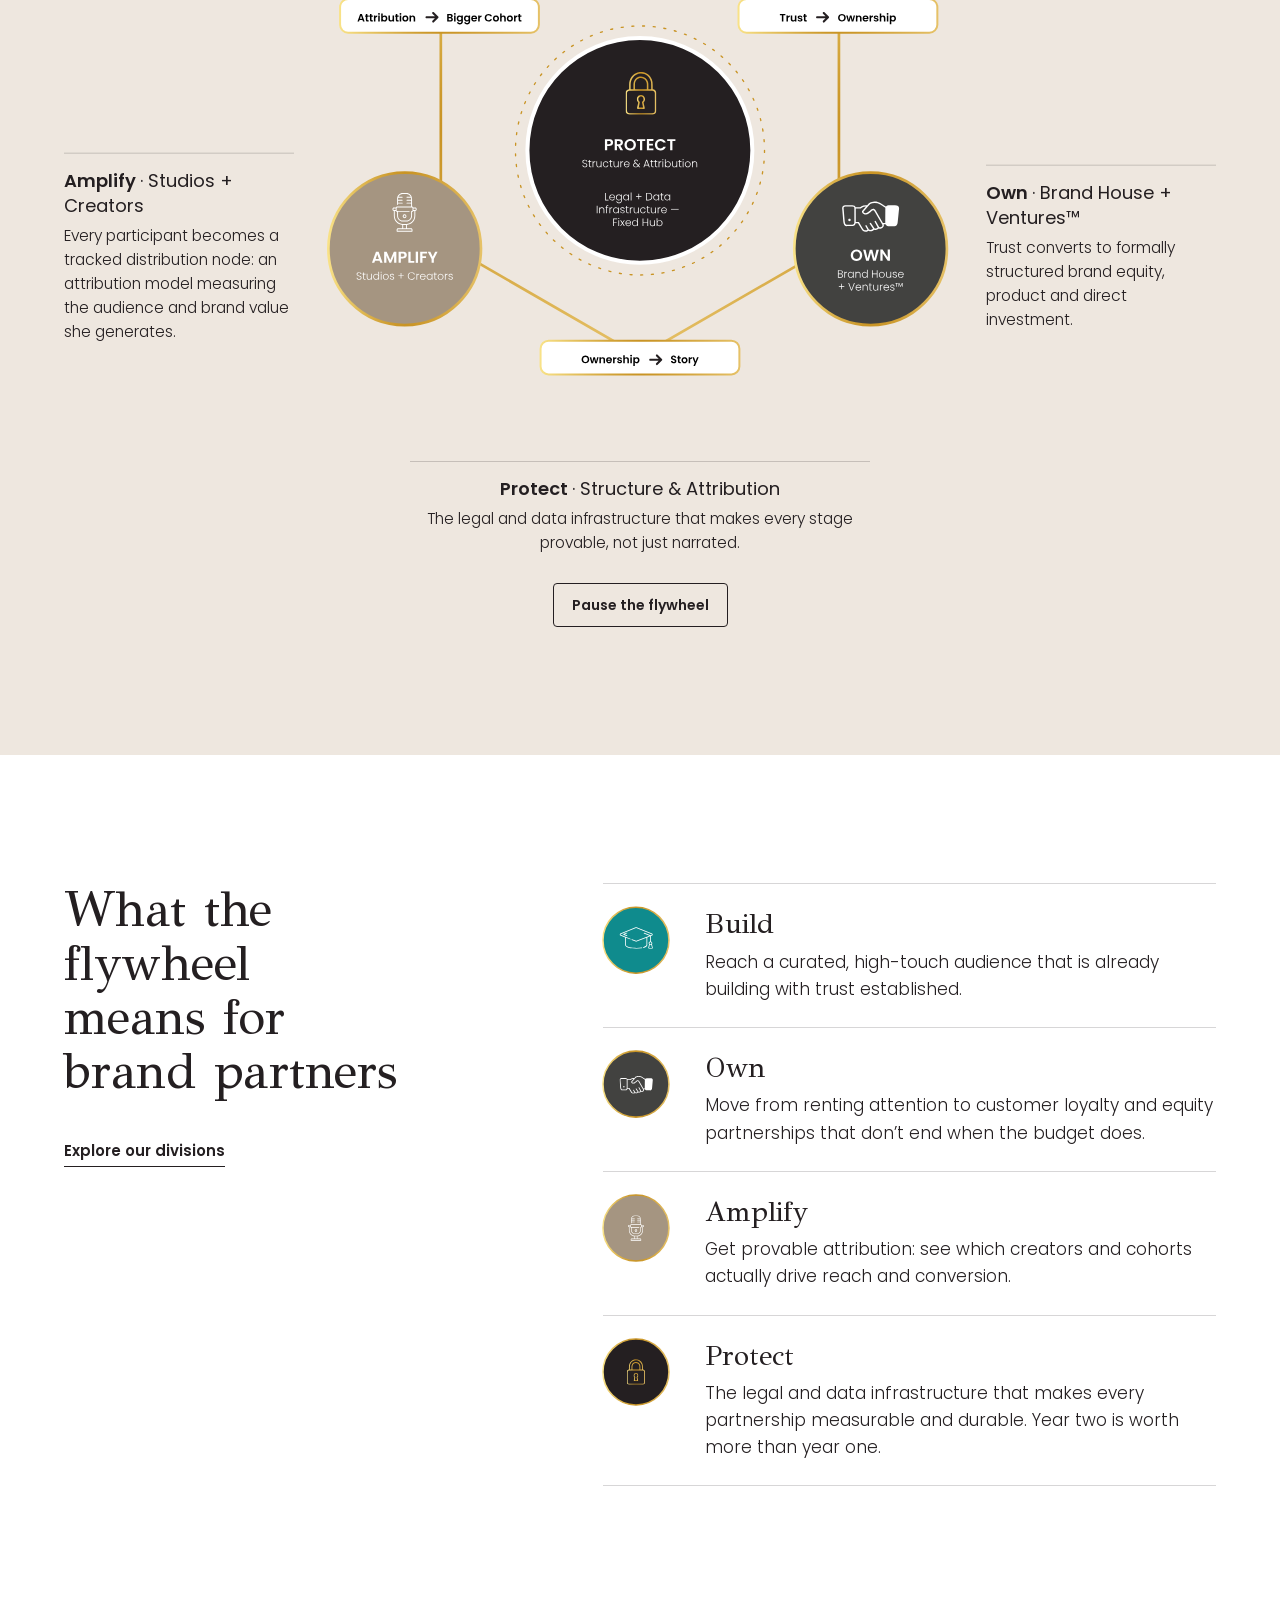
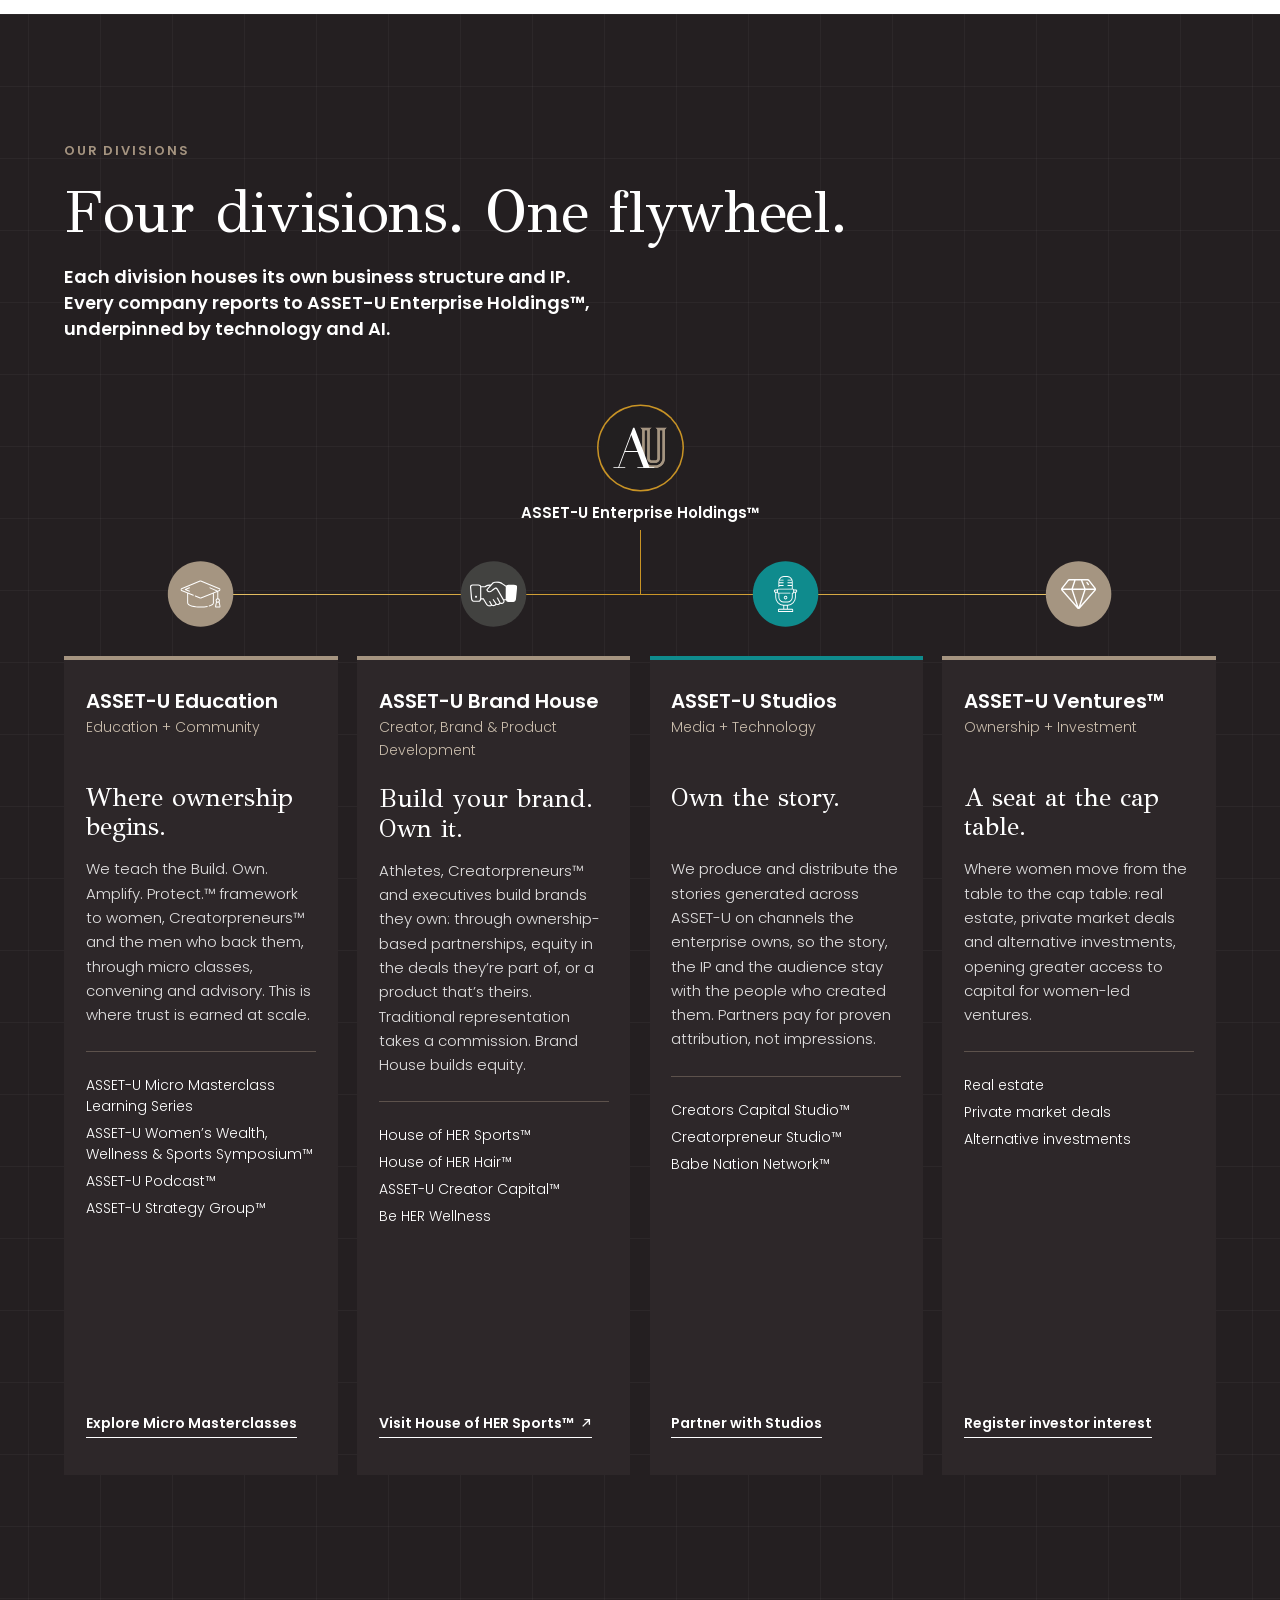
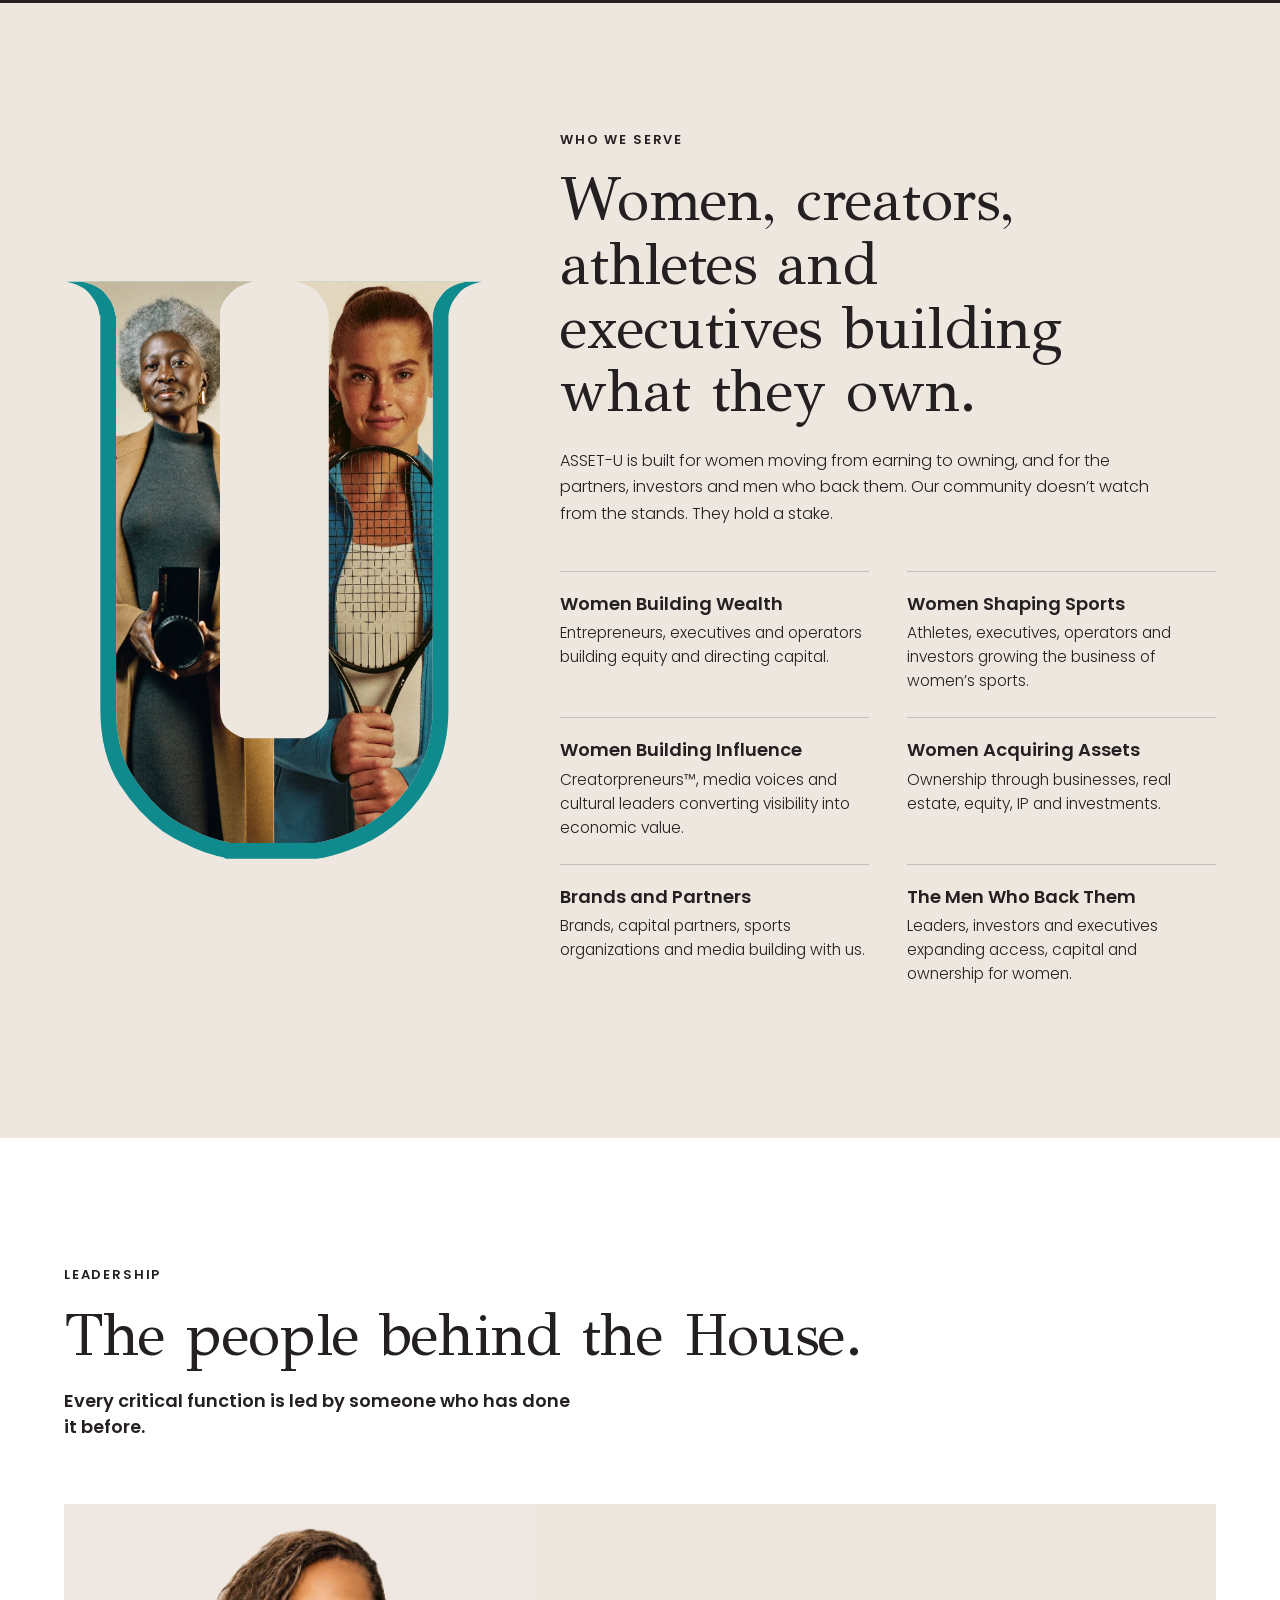
==== commit 15dec3fc: "Gap section: scroll film with key and teal phrases The two dot charts and the closing steps become o" ====
--- a/index.html
+++ b/index.html
@@ -9,7 +9,7 @@
 <meta name="twitter:card" content="summary_large_image"><meta name="twitter:image" content="https://taylormadecreative.github.io/asset-u-website/img/og.jpg">
 <link rel="icon" href="img/au-favicon.svg" type="image/svg+xml"><link rel="apple-touch-icon" href="img/au-180.png">
 <link rel="preload" href="fonts/Poppins-300.woff2" as="font" type="font/woff2" crossorigin><link rel="preload" href="fonts/Poppins-600.woff2" as="font" type="font/woff2" crossorigin>
-<link rel="stylesheet" href="styles.css?v=2"><script>document.documentElement.classList.add('js')</script></head>
+<link rel="stylesheet" href="styles.css?v=2"><link rel="stylesheet" href="film.css?v=1"><script>document.documentElement.classList.add('js')</script></head>
 <body id="top"><a class="skip" href="#main">Skip to content</a>
 <header class="nav dark"><div class="wrap"><a class="brand" href="#top" data-track="nav_click"><span class="lg"><svg role="img" aria-label="ASSET U Enterprise Holdings, back to top" xmlns="http://www.w3.org/2000/svg" viewBox="570 310 790 275"><defs><clipPath id="lga"><path d="M577.898 531H600v35h-22.102Zm0 0"/></clipPath><clipPath id="lgb"><path d="M971 539h20v35.691h-20Zm0 0"/></clipPath><clipPath id="lgc"><path d="M1327 389h15.148v16H1327Zm0 0"/></clipPath><clipPath id="lgd"><path d="M577.898 386H692v113H577.898Zm0 0"/></clipPath></defs><g clip-path="url(#lga)"><path fill="#A69581" d="M595.926 546.441c.617 0 .976.36.976.973v2.102c0 .613-.359.972-.976.972H582.46v11.114h15.719c.617 0 .972.355.972.968v2.102c0 .613-.355.973-.972.973h-19.356c-.613 0-.972-.36-.972-.973v-32.059c0-.613.359-.972.972-.972h19.356c.617 0 .972.359.972.972v2.102c0 .617-.355.972-.972.972h-15.72v10.754Zm0 0"/></g><path fill="#A69581" d="M621.79 549.617c0-4.3-1.642-6.246-5.227-6.246-3.583 0-5.223 1.945-5.223 6.246v15.055c0 .613-.36.973-.973.973h-2.304c-.614 0-.973-.36-.973-.973v-15.516c0-6.144 3.328-9.472 9.472-9.472 6.149 0 9.477 3.328 9.477 9.472v15.516c0 .613-.36.973-.976.973h-2.301c-.617 0-.973-.36-.973-.973ZM648.977 564.059c.207.562.05.921-.461 1.226-1.125.617-2.61.973-4.504.973-5.223 0-7.887-2.762-7.887-8.09v-14.184h-2.664c-.613 0-.973-.359-.973-.972v-1.742c0-.614.36-.973.973-.973h2.664v-5.79c0-.612.36-.972.973-.972h2.304c.614 0 .973.36.973.973v5.789h6.965c.613 0 .972.36.972.973v1.742c0 .613-.359.972-.972.972h-6.965v14.082c0 2.97 1.434 4.508 4.098 4.508.972 0 1.793-.207 2.558-.617.668-.36 1.13-.203 1.332.41ZM669.719 549.82c0-4.453-1.692-6.449-5.328-6.449-3.633 0-5.325 1.996-5.325 6.45v1.077h10.653Zm4.043-.46v4.097c0 .613-.356.973-.973.973h-13.723v1.484c0 4.66 1.895 6.66 6.196 6.66 2.047 0 3.586-.668 5.172-2.101.46-.461.972-.41 1.382.101l1.024 1.281c.36.461.36.973-.05 1.383-2.048 1.996-4.712 3.02-7.68 3.02-6.762 0-10.294-3.278-10.294-9.934v-6.965c0-6.297 3.329-9.675 9.473-9.675s9.473 3.379 9.473 9.675M681.547 548.953c0-6.098 2.918-9.27 8.5-9.27 2.203 0 4.148.512 5.683 1.536.512.36.668.82.31 1.383l-.872 1.484c-.36.562-.82.617-1.383.258-1.023-.617-2.152-.973-3.328-.973-3.176 0-4.66 1.793-4.66 5.633v15.668c0 .613-.36.973-.973.973h-2.304c-.618 0-.973-.36-.973-.973ZM717.035 549.77c0-4.352-1.691-6.399-5.379-6.399-3.738 0-5.43 2.047-5.43 6.399v6.351c0 4.3 1.794 6.453 5.43 6.453 3.688 0 5.38-2.05 5.38-6.453Zm4.25-.41v7.222c0 6.297-3.125 9.676-8.96 9.676-2.665 0-4.712-.871-5.993-2.559h-.105v9.168c0 .613-.356.973-.973.973h-2.305c-.613 0-.972-.36-.972-.973V549.36c0-6.297 3.382-9.68 9.68-9.68 6.25 0 9.628 3.384 9.628 9.68M729.527 548.953c0-6.098 2.918-9.27 8.5-9.27 2.203 0 4.149.512 5.684 1.536.512.36.668.82.309 1.383l-.872 1.484c-.359.562-.82.617-1.382.258-1.024-.617-2.149-.973-3.328-.973-3.176 0-4.66 1.793-4.66 5.633v15.668c0 .613-.36.973-.973.973H730.5c-.613 0-.973-.36-.973-.973ZM751.957 565.645c-.617 0-.973-.36-.973-.973V541.27c0-.614.356-.973.973-.973h2.305c.613 0 .972.36.972.973v23.402c0 .613-.359.973-.972.973Zm-1.535-32.723c0-1.586 1.125-2.715 2.66-2.715 1.59 0 2.715 1.129 2.715 2.715 0 1.539-1.125 2.664-2.715 2.664-1.535 0-2.66-1.125-2.66-2.664M772.336 566.258c-3.992 0-6.863-.922-9.164-2.969-.41-.41-.41-.871-.05-1.332l1.073-1.434c.41-.511.871-.511 1.383-.101 1.586 1.383 3.84 2.152 6.348 2.152 3.125 0 4.918-1.383 4.918-3.894 0-2.254-1.383-3.328-5.582-3.942-5.942-.87-7.989-3.074-7.989-7.476 0-4.61 3.532-7.582 9.012-7.582 2.817 0 5.531.77 7.426 2.152.512.41.562.871.207 1.383l-.977 1.433c-.355.512-.816.567-1.382.157-1.329-.922-3.02-1.434-4.864-1.434-3.379 0-5.172 1.383-5.172 3.89 0 2.048 1.332 3.071 5.375 3.637 6.043.817 8.196 3.172 8.196 7.782 0 4.66-3.38 7.578-8.758 7.578M802.445 549.82c0-4.453-1.687-6.449-5.324-6.449s-5.324 1.996-5.324 6.45v1.077h10.648Zm4.047-.46v4.097c0 .613-.36.973-.972.973h-13.723v1.484c0 4.66 1.894 6.66 6.195 6.66 2.047 0 3.582-.668 5.172-2.101.461-.461.973-.41 1.383.101l1.023 1.281c.36.461.36.973-.05 1.383-2.047 1.996-4.711 3.02-7.684 3.02-6.758 0-10.29-3.278-10.29-9.934v-6.965c0-6.297 3.329-9.675 9.474-9.675s9.472 3.379 9.472 9.675M852.527 564.672c0 .613-.359.973-.972.973h-2.664c-.614 0-.973-.36-.973-.973v-14.235h-14.594v14.235c0 .613-.355.973-.972.973h-2.664c-.614 0-.973-.36-.973-.973v-32.059c0-.613.36-.972.972-.972h2.665c.617 0 .972.359.972.972v13.778h14.594v-13.778c0-.613.36-.972.973-.972h2.664c.613 0 .972.359.972.972ZM876.7 549.82c0-4.402-1.692-6.449-5.43-6.449-3.688 0-5.375 2.047-5.375 6.45v6.35c0 4.352 1.687 6.403 5.375 6.403 3.738 0 5.43-2.05 5.43-6.402Zm4.25-.46v7.273c0 6.246-3.384 9.625-9.68 9.625-6.247 0-9.63-3.38-9.63-9.625v-7.274c0-6.297 3.383-9.675 9.63-9.675 6.296 0 9.68 3.379 9.68 9.675M890.422 565.645c-.617 0-.973-.36-.973-.973v-33.899c0-.617.356-.972.973-.972h2.3c.618 0 .977.355.977.972v33.899c0 .613-.36.973-.976.973ZM917.254 549.82c0-4.3-1.793-6.449-5.43-6.449-3.687 0-5.375 2.047-5.375 6.45v6.35c0 4.352 1.688 6.403 5.375 6.403 3.739 0 5.43-2.05 5.43-6.402Zm3.277-20.02c.614 0 .973.356.973.973v25.809c0 6.297-3.379 9.676-9.68 9.676-6.246 0-9.625-3.38-9.625-9.676v-7.223c0-6.297 3.121-9.675 8.961-9.675 2.664 0 4.711.87 5.992 2.558h.102v-11.469c0-.617.36-.972.973-.972ZM931.64 565.645c-.613 0-.972-.36-.972-.973V541.27c0-.614.36-.973.973-.973h2.304c.617 0 .973.36.973.973v23.402c0 .613-.356.973-.973.973Zm-1.535-32.723c0-1.586 1.125-2.715 2.665-2.715 1.585 0 2.714 1.129 2.714 2.715 0 1.539-1.129 2.664-2.714 2.664-1.54 0-2.665-1.125-2.665-2.664M958.781 549.617c0-4.3-1.636-6.246-5.222-6.246s-5.223 1.945-5.223 6.246v15.055c0 .613-.36.973-.973.973h-2.304c-.614 0-.973-.36-.973-.973v-15.516c0-6.144 3.328-9.472 9.473-9.472 6.144 0 9.472 3.328 9.472 9.472v15.516c0 .613-.355.973-.972.973h-2.305c-.613 0-.973-.36-.973-.973Zm0 0"/><g clip-path="url(#lgb)"><path fill="#A69581" d="M986.332 555.3v-5.53c0-4.352-1.691-6.399-5.43-6.399-3.687 0-5.375 2.047-5.375 6.399v5.53c0 4.403 1.688 6.454 5.375 6.454 3.637 0 5.43-2.152 5.43-6.453m4.25-5.942v16.032c0 5.632-3.637 9.062-9.629 9.062-3.379 0-6.195-.973-8.293-2.816q-.69-.615-.156-1.383l.973-1.383c.359-.562.82-.613 1.332-.152 1.691 1.383 3.586 2.047 5.89 2.047 3.688 0 5.633-2.047 5.633-5.684v-2.203h-.102c-1.28 1.691-3.328 2.562-5.992 2.562-5.836 0-8.96-3.382-8.96-9.68v-6.402c0-6.297 3.378-9.675 9.624-9.675 6.301 0 9.68 3.379 9.68 9.675"/></g><path fill="#A69581" d="M1007.43 566.258c-3.996 0-6.864-.922-9.168-2.969-.41-.41-.41-.871-.051-1.332l1.074-1.434c.41-.511.871-.511 1.383-.101 1.59 1.383 3.84 2.152 6.352 2.152 3.125 0 4.914-1.383 4.914-3.894 0-2.254-1.38-3.328-5.579-3.942-5.94-.87-7.992-3.074-7.992-7.476 0-4.61 3.535-7.582 9.016-7.582 2.816 0 5.531.77 7.426 2.152.511.41.562.871.203 1.383l-.973 1.433c-.36.512-.82.567-1.383.157-1.332-.922-3.02-1.434-4.863-1.434-3.383 0-5.172 1.383-5.172 3.89 0 2.048 1.328 3.071 5.375 3.637 6.043.817 8.196 3.172 8.196 7.782 0 4.66-3.383 7.578-8.758 7.578M1320.824 403.676c0 .258-.148.406-.406.406h-1.117c-.258 0-.406-.148-.406-.406v-12.153h-3.5c-.258 0-.41-.152-.41-.41v-.879c0-.257.152-.406.41-.406h8.953c.257 0 .406.149.406.406v.88c0 .257-.149.41-.406.41h-3.524Zm0 0"/><g clip-path="url(#lgc)"><path fill="#A69581" d="M1341.742 389.828c.258 0 .406.149.406.406v13.442c0 .258-.148.406-.406.406h-1.117c-.258 0-.41-.148-.41-.406v-11.121h-.043l-4.184 11.207a.465.465 0 0 1-.472.32h-.989c-.238 0-.386-.105-.472-.32l-4.188-11.207h-.043v11.12c0 .259-.152.407-.406.407h-1.074c-.258 0-.41-.148-.41-.406v-13.442c0-.257.152-.406.41-.406h2.168c.234 0 .386.106.472.32l4.059 11.059h.043l4.059-11.059c.085-.214.234-.32.472-.32Zm0 0"/></g><path class="lu" fill="#A69581" d="M1284.777 513.324v-174.34h-16.898v174.34c0 5.531-1.031 10.04-3.074 13.52q-3.077 5.226-7.067 8.297c-2.664 2.043-5.277 3.53-7.836 4.453q-3.841 1.382-5.375 1.691h-30.722q-1.542-.31-5.375-1.691c-2.567-.922-5.176-2.41-7.836-4.453-2.664-2.047-5.024-4.813-7.067-8.297-2.05-3.48-3.07-7.989-3.07-13.52v-174.34h-16.902v174.34c0 3.895.41 7.426 1.23 10.602a45.6 45.6 0 0 0 3.38 9.062q1.534 3.685 4.3 7.371c4.3 5.328 9.164 9.371 14.594 12.137 5.425 2.77 10.187 4.559 14.285 5.379h35.64c2.868-.414 6.196-1.383 9.985-2.918 3.789-1.539 7.422-3.742 10.91-6.605a113 113 0 0 0 3.684-3.227 45 45 0 0 0 3.687-3.84c2.867-3.488 5.172-7.531 6.914-12.137 1.738-4.609 2.613-9.878 2.613-15.824m-46.394-189.086h76.195c-4.918 1.028-8.45 2.817-10.601 5.38-2.149 2.562-3.43 4.773-3.84 6.616q-.615 2.767-.614 3.075v174.57c0 9.84-1.796 18.351-5.378 25.527q-5.38 10.76-13.055 17.84c-5.121 4.707-10.555 8.297-16.285 10.762-5.739 2.457-10.754 4.101-15.055 4.922l-2.148.308h-38.098l-.617-.308c-2.457-.414-5.176-1.13-8.14-2.153q-4.46-1.545-9.063-4a57 57 0 0 1-7.68-4.304q-9.836-7.08-17.363-18.762c-5.02-7.793-7.524-17.738-7.524-29.832v-174.57h-.308q-.002-.307-.614-3.075c-.414-1.843-1.691-4.054-3.843-6.617-2.149-2.562-5.684-4.351-10.598-5.379h76.195c-4.3 1.028-7.527 2.61-9.676 4.762q-3.228 3.223-4.148 5.527-.926 2.309-.926 2.614v176.492q-.002 6.145 3.383 9.062 3.377 2.924 7.375 4.149h26.727q3.686-1.226 7.218-4.149 3.535-2.917 3.535-9.062v-174.34q-.001-.306-.617-3.074c-.41-1.844-1.687-4.04-3.84-6.606-2.148-2.558-5.683-4.347-10.597-5.375"/><g clip-path="url(#lgd)"><path fill="#FFF" d="m627.73 406.629-16.882 44.66h33.761Zm-49.878 89.473h13.503l41.438-109.887h3.684l41.742 109.887h13.66v2.148h-47.27v-2.148h17.036l-16.114-42.664h-35.605l-16.114 42.664h17.036v2.148h-32.996Zm0 0"/></g><path fill="#FFF" d="M718.582 465.254h1.688q1.687 8.286 4.375 13.965c1.789 3.785 3.761 6.906 5.906 9.36 2.152 2.456 4.398 4.35 6.754 5.679 2.351 1.332 4.73 2.3 7.136 2.918q3.603.92 6.907 1.074 3.298.152 6.215.152c5.421 0 9.875-.82 13.351-2.457 3.48-1.632 6.242-3.707 8.29-6.215 2.042-2.503 3.476-5.218 4.296-8.132q1.226-4.372 1.227-8.059 0-5.368-1.993-9.207c-1.332-2.559-3.02-4.73-5.066-6.523a28.4 28.4 0 0 0-6.676-4.372c-2.406-1.128-4.68-1.996-6.832-2.609l-17.648-5.375c-8.285-2.555-14.555-5.93-18.797-10.129q-6.37-6.288-6.371-16.879 0-6.906 2.457-12.816 2.451-5.908 6.906-10.203c2.965-2.863 6.523-5.117 10.664-6.754q6.217-2.456 13.582-2.457 5.372 0 8.98.922 3.603.92 6.215 2.07l4.68 2.074q2.074.921 4.223.922 1.992 0 2.683-.539c.461-.355 1.098-1.254 1.918-2.687h2.149v27.78h-1.84a45.6 45.6 0 0 0-3.149-10.667q-2.226-5.14-5.753-9.055c-2.356-2.61-5.196-4.703-8.52-6.293-3.324-1.582-7.187-2.379-11.586-2.379-2.453 0-5.168.336-8.133 1a25.7 25.7 0 0 0-8.289 3.453q-3.837 2.456-6.367 6.446-2.53 3.992-2.531 10.129 0 4.91 1.992 8.363a19.4 19.4 0 0 0 5.145 5.832c2.093 1.586 4.449 2.914 7.058 3.988a91 91 0 0 0 7.902 2.84l18.57 5.832q2.914.924 7.368 2.457c2.969 1.024 5.855 2.559 8.672 4.606 2.812 2.046 5.219 4.753 7.21 8.132q2.994 5.063 2.993 12.891c0 4.813-.895 9.387-2.684 13.734a34.4 34.4 0 0 1-7.75 11.512q-5.063 4.987-12.277 7.98-7.217 2.994-16.27 2.993-3.224-.001-5.675-.078c-1.64-.051-3.172-.18-4.606-.383a124 124 0 0 1-4.297-.692q-2.15-.38-4.757-1.148a164 164 0 0 1-6.602-2.148q-3.528-1.23-6.137-1.23c-1.535 0-2.586.308-3.144.921q-.851.921-1.461 2.457h-2.301ZM836.293 465.254h1.687q1.687 8.286 4.372 13.965 2.688 5.678 5.91 9.36 3.221 3.685 6.754 5.679c2.351 1.332 4.73 2.3 7.136 2.918q3.603.92 6.907 1.074c2.195.102 4.27.152 6.214.152q8.132 0 13.352-2.457c3.477-1.632 6.238-3.707 8.29-6.215 2.042-2.503 3.476-5.218 4.296-8.132q1.225-4.372 1.226-8.059-.001-5.368-1.996-9.207c-1.332-2.559-3.02-4.73-5.062-6.523a28.6 28.6 0 0 0-6.676-4.372q-3.609-1.69-6.832-2.609l-17.648-5.375q-12.433-3.832-18.801-10.129-6.368-6.288-6.367-16.879c0-4.605.816-8.875 2.457-12.816 1.633-3.938 3.937-7.34 6.902-10.203 2.969-2.863 6.524-5.117 10.668-6.754q6.217-2.456 13.582-2.457c3.578 0 6.574.308 8.977.922q3.605.92 6.214 2.07l4.684 2.074q2.068.921 4.219.922 1.994 0 2.687-.539c.461-.355 1.098-1.254 1.918-2.687h2.149v27.78h-1.844a45.8 45.8 0 0 0-3.145-10.667q-2.226-5.14-5.753-9.055c-2.356-2.61-5.196-4.703-8.52-6.293-3.324-1.582-7.187-2.379-11.586-2.379-2.457 0-5.168.336-8.133 1a25.7 25.7 0 0 0-8.289 3.453q-3.837 2.456-6.367 6.446-2.536 3.992-2.535 10.129-.001 4.91 1.996 8.363a19.4 19.4 0 0 0 5.14 5.832q3.148 2.378 7.063 3.988a90 90 0 0 0 7.902 2.84l18.57 5.832q2.914.924 7.368 2.457 4.448 1.536 8.668 4.606c2.816 2.046 5.219 4.753 7.215 8.132q2.993 5.063 2.992 12.891c0 4.813-.899 9.387-2.684 13.734a34.4 34.4 0 0 1-7.75 11.512q-5.068 4.987-12.28 7.98-7.214 2.994-16.267 2.993-3.223-.001-5.68-.078a42 42 0 0 1-4.6-.383 123 123 0 0 1-4.298-.692c-1.437-.253-3.02-.636-4.761-1.148a162 162 0 0 1-6.598-2.148c-2.356-.82-4.399-1.23-6.137-1.23q-2.304 0-3.148.921-.846.921-1.457 2.457h-2.301ZM947.094 496.102h17.035V391.129h-17.035v-2.152h87.785v26.55h-1.688q-1.994-5.982-4.293-10.511c-1.539-3.016-3.378-5.575-5.527-7.672-2.148-2.098-4.707-3.656-7.676-4.684q-4.45-1.53-10.742-1.531h-25.476v47.422h9.976q5.061-.001 8.594-.922c2.351-.613 4.375-1.766 6.062-3.453q2.532-2.53 4.297-6.906 1.765-4.373 3.453-11.282h1.688v47.73h-1.688a251 251 0 0 0-2.226-8.593q-1.149-4.144-3.223-7.367-2.07-3.224-5.523-5.14c-2.301-1.282-5.297-1.919-8.977-1.919h-12.433v55.403h29.007q8.437 0 14.043-3.61c3.73-2.402 6.778-5.265 9.133-8.594 2.348-3.32 4.09-6.777 5.215-10.359 1.125-3.578 1.844-6.547 2.148-8.898h1.688v33.609h-93.617ZM1093.656 496.102h17.035V391.129h-8.898c-2.047 0-4.352.18-6.906.535q-3.837.539-7.75 2.992c-2.61 1.637-5.117 4.223-7.52 7.75q-3.61 5.298-6.219 14.656h-1.687v-28.085h93.312v28.086h-1.687q-2.614-9.359-6.219-14.657c-2.406-3.527-4.91-6.113-7.52-7.75s-5.195-2.633-7.75-2.992q-3.836-.534-6.906-.535h-8.902v104.973h17.04v2.148h-49.423Zm0 0"/></svg><canvas aria-hidden="true"></canvas></span></a>
 <button class="burger" aria-expanded="false" aria-controls="menu"><span></span><span></span><em class="sr">Menu</em></button>
@@ -25,7 +25,7 @@
 <g class="leg l"><image href="img/leg-danyel.webp" x="1135" y="324" width="94" height="250" preserveAspectRatio="xMidYMin slice"/></g><g class="leg r"><image href="img/leg-rachel.webp" x="1229.2" y="324" width="94" height="250" preserveAspectRatio="xMidYMin slice"/></g></g></g><path class="u-counter" d="M 1219.95 324.24 C 1215.65 325.27 1212.42 326.85 1210.27 329 C 1208.12 331.15 1206.74 332.99 1206.12 334.53 C 1205.51 336.07 1205.2 336.94 1205.2 337.14 L 1205.2 513.63 C 1205.2 517.73 1206.32 520.75 1208.58 522.7 C 1210.83 524.64 1213.29 526.03 1215.96 526.84 L 1242.68 526.84 C 1245.14 526.03 1247.55 524.64 1249.9 522.7 C 1252.26 520.75 1253.44 517.73 1253.44 513.63 L 1253.44 339.29 C 1253.44 339.09 1253.23 338.06 1252.82 336.22 C 1252.41 334.38 1251.13 332.18 1248.98 329.61 C 1246.83 327.05 1243.3 325.27 1238.38 324.24 Z" fill="none"/><path class="u-draw" d="M 1238.38 324.24 L 1314.58 324.24 C 1309.66 325.27 1306.13 327.05 1303.98 329.62 C 1301.83 332.18 1300.55 334.39 1300.14 336.23 C 1299.73 338.08 1299.52 339.11 1299.52 339.31 L 1299.52 513.88 C 1299.52 523.72 1297.73 532.23 1294.14 539.41 C 1290.56 546.58 1286.21 552.53 1281.09 557.25 C 1275.97 561.95 1270.54 565.54 1264.8 568.01 C 1259.07 570.46 1254.05 572.11 1249.75 572.93 L 1247.6 573.24 L 1209.5 573.24 L 1208.89 572.93 C 1206.43 572.52 1203.71 571.8 1200.75 570.78 C 1197.77 569.75 1194.75 568.41 1191.68 566.78 C 1189.02 565.54 1186.46 564.11 1184 562.47 C 1177.45 557.75 1171.66 551.5 1166.64 543.71 C 1161.62 535.92 1159.12 525.97 1159.12 513.88 L 1159.12 339.31 L 1158.81 339.31 C 1158.81 339.11 1158.6 338.08 1158.2 336.23 C 1157.78 334.39 1156.5 332.18 1154.35 329.62 C 1152.2 327.05 1148.67 325.27 1143.75 324.24 L 1219.95 324.24 C 1215.65 325.27 1212.42 326.85 1210.27 329 C 1208.12 331.15 1206.74 332.99 1206.12 334.53 C 1205.51 336.07 1205.2 336.94 1205.2 337.14 L 1205.2 513.63 C 1205.2 517.73 1206.32 520.75 1208.58 522.7 C 1210.83 524.64 1213.29 526.03 1215.96 526.84 L 1242.68 526.84 C 1245.14 526.03 1247.55 524.64 1249.9 522.7 C 1252.26 520.75 1253.44 517.73 1253.44 513.63 L 1253.44 339.29 C 1253.44 339.09 1253.23 338.06 1252.82 336.22 C 1252.41 334.38 1251.13 332.18 1248.98 329.61 C 1246.83 327.05 1243.3 325.27 1238.38 324.24Z" pathLength="1" fill="none" stroke="url(#hg)" stroke-width="1.6"/></svg></div></div></section>
 
 <div class="door bone" id="about"><div class="wrap"><p class="label">Who we are</p><h2 class="big"><span class="beat">Women built the value.</span> <span class="beat"><span class="nb">ASSET-U</span> builds the ownership.</span></h2></div><img class="door-img" src="img/women.webp" width="1500" height="1234" alt="Three women facing the camera: an athlete holding a basketball, an executive in a charcoal suit and a creator in a camel coat."></div></div></div>
-<section class="story dark" aria-label="Who we are"><div class="story-stage"><picture class="scene" data-i="0"><source media="(max-width:1100px) and (orientation:portrait)" srcset="img/story-courts-m.webp"><img src="img/story-courts.webp" width="2400" height="1119" alt="A basketball player driving toward the camera under a single spotlight." loading="lazy"></picture><picture class="scene" data-i="1"><source media="(max-width:1100px) and (orientation:portrait)" srcset="img/story-companies-m.webp"><img src="img/story-companies.webp" width="2400" height="1192" alt="An executive in an ivory suit standing at the head of a boardroom table." loading="lazy"></picture><picture class="scene" data-i="2"><source media="(max-width:1100px) and (orientation:portrait)" srcset="img/story-culture-m.webp"><img src="img/story-culture.webp" width="2400" height="985" alt="A conductor mid-gesture, baton raised." loading="lazy"></picture><div class="wrap"><p class="sub">The economic engine for women and creators driving wealth, wellness, sports and culture.</p><p class="say"><span class="say-in">Women are creating more value than ever: </span><span class="say-l on" data-i="0">on courts, </span><span class="say-l" data-i="1">in companies </span><span class="say-l" data-i="2">and in culture.</span></p></div></div></section><section class="gap dark" aria-label="The gap"><div class="wrap"><div class="gap-row"><p class="gap-say">More wealth is moving into women’s hands than at any time in history.</p><div class="gap-fig"><b>$124T</b><p>will change hands in the U.S. through 2048; $54T passes first to surviving spouses, more than 95% of them women.</p><small>Cerulli Associates, 2025</small></div><svg class="dots" viewBox="0 0 1240 160" role="img" aria-label="124 dots, one for each trillion dollars. 54 are marked: 51 filled and 3 outlined."><circle class="d lit" cx="20" cy="20" r="13.5"/><circle class="d lit" cx="20" cy="60" r="13.5"/><circle class="d lit" cx="20" cy="100" r="13.5"/><circle class="d lit" cx="20" cy="140" r="13.5"/><circle class="d lit" cx="60" cy="20" r="13.5"/><circle class="d lit" cx="60" cy="60" r="13.5"/><circle class="d lit" cx="60" cy="100" r="13.5"/><circle class="d lit" cx="60" cy="140" r="13.5"/><circle class="d lit" cx="100" cy="20" r="13.5"/><circle class="d lit" cx="100" cy="60" r="13.5"/><circle class="d lit" cx="100" cy="100" r="13.5"/><circle class="d lit" cx="100" cy="140" r="13.5"/><circle class="d lit" cx="140" cy="20" r="13.5"/><circle class="d lit" cx="140" cy="60" r="13.5"/><circle class="d lit" cx="140" cy="100" r="13.5"/><circle class="d lit" cx="140" cy="140" r="13.5"/><circle class="d lit" cx="180" cy="20" r="13.5"/><circle class="d lit" cx="180" cy="60" r="13.5"/><circle class="d lit" cx="180" cy="100" r="13.5"/><circle class="d lit" cx="180" cy="140" r="13.5"/><circle class="d lit" cx="220" cy="20" r="13.5"/><circle class="d lit" cx="220" cy="60" r="13.5"/><circle class="d lit" cx="220" cy="100" r="13.5"/><circle class="d lit" cx="220" cy="140" r="13.5"/><circle class="d lit" cx="260" cy="20" r="13.5"/><circle class="d lit" cx="260" cy="60" r="13.5"/><circle class="d lit" cx="260" cy="100" r="13.5"/><circle class="d lit" cx="260" cy="140" r="13.5"/><circle class="d lit" cx="300" cy="20" r="13.5"/><circle class="d lit" cx="300" cy="60" r="13.5"/><circle class="d lit" cx="300" cy="100" r="13.5"/><circle class="d lit" cx="300" cy="140" r="13.5"/><circle class="d lit" cx="340" cy="20" r="13.5"/><circle class="d lit" cx="340" cy="60" r="13.5"/><circle class="d lit" cx="340" cy="100" r="13.5"/><circle class="d lit" cx="340" cy="140" r="13.5"/><circle class="d lit" cx="380" cy="20" r="13.5"/><circle class="d lit" cx="380" cy="60" r="13.5"/><circle class="d lit" cx="380" cy="100" r="13.5"/><circle class="d lit" cx="380" cy="140" r="13.5"/><circle class="d lit" cx="420" cy="20" r="13.5"/><circle class="d lit" cx="420" cy="60" r="13.5"/><circle class="d lit" cx="420" cy="100" r="13.5"/><circle class="d lit" cx="420" cy="140" r="13.5"/><circle class="d lit" cx="460" cy="20" r="13.5"/><circle class="d lit" cx="460" cy="60" r="13.5"/><circle class="d lit" cx="460" cy="100" r="13.5"/><circle class="d lit" cx="460" cy="140" r="13.5"/><circle class="d lit" cx="500" cy="20" r="13.5"/><circle class="d lit" cx="500" cy="60" r="13.5"/><circle class="d lit" cx="500" cy="100" r="13.5"/><circle class="d rim" cx="500" cy="140" r="13.5"/><circle class="d rim" cx="540" cy="20" r="13.5"/><circle class="d rim" cx="540" cy="60" r="13.5"/><circle class="d" cx="540" cy="100" r="13.5"/><circle class="d" cx="540" cy="140" r="13.5"/><circle class="d" cx="580" cy="20" r="13.5"/><circle class="d" cx="580" cy="60" r="13.5"/><circle class="d" cx="580" cy="100" r="13.5"/><circle class="d" cx="580" cy="140" r="13.5"/><circle class="d" cx="620" cy="20" r="13.5"/><circle class="d" cx="620" cy="60" r="13.5"/><circle class="d" cx="620" cy="100" r="13.5"/><circle class="d" cx="620" cy="140" r="13.5"/><circle class="d" cx="660" cy="20" r="13.5"/><circle class="d" cx="660" cy="60" r="13.5"/><circle class="d" cx="660" cy="100" r="13.5"/><circle class="d" cx="660" cy="140" r="13.5"/><circle class="d" cx="700" cy="20" r="13.5"/><circle class="d" cx="700" cy="60" r="13.5"/><circle class="d" cx="700" cy="100" r="13.5"/><circle class="d" cx="700" cy="140" r="13.5"/><circle class="d" cx="740" cy="20" r="13.5"/><circle class="d" cx="740" cy="60" r="13.5"/><circle class="d" cx="740" cy="100" r="13.5"/><circle class="d" cx="740" cy="140" r="13.5"/><circle class="d" cx="780" cy="20" r="13.5"/><circle class="d" cx="780" cy="60" r="13.5"/><circle class="d" cx="780" cy="100" r="13.5"/><circle class="d" cx="780" cy="140" r="13.5"/><circle class="d" cx="820" cy="20" r="13.5"/><circle class="d" cx="820" cy="60" r="13.5"/><circle class="d" cx="820" cy="100" r="13.5"/><circle class="d" cx="820" cy="140" r="13.5"/><circle class="d" cx="860" cy="20" r="13.5"/><circle class="d" cx="860" cy="60" r="13.5"/><circle class="d" cx="860" cy="100" r="13.5"/><circle class="d" cx="860" cy="140" r="13.5"/><circle class="d" cx="900" cy="20" r="13.5"/><circle class="d" cx="900" cy="60" r="13.5"/><circle class="d" cx="900" cy="100" r="13.5"/><circle class="d" cx="900" cy="140" r="13.5"/><circle class="d" cx="940" cy="20" r="13.5"/><circle class="d" cx="940" cy="60" r="13.5"/><circle class="d" cx="940" cy="100" r="13.5"/><circle class="d" cx="940" cy="140" r="13.5"/><circle class="d" cx="980" cy="20" r="13.5"/><circle class="d" cx="980" cy="60" r="13.5"/><circle class="d" cx="980" cy="100" r="13.5"/><circle class="d" cx="980" cy="140" r="13.5"/><circle class="d" cx="1020" cy="20" r="13.5"/><circle class="d" cx="1020" cy="60" r="13.5"/><circle class="d" cx="1020" cy="100" r="13.5"/><circle class="d" cx="1020" cy="140" r="13.5"/><circle class="d" cx="1060" cy="20" r="13.5"/><circle class="d" cx="1060" cy="60" r="13.5"/><circle class="d" cx="1060" cy="100" r="13.5"/><circle class="d" cx="1060" cy="140" r="13.5"/><circle class="d" cx="1100" cy="20" r="13.5"/><circle class="d" cx="1100" cy="60" r="13.5"/><circle class="d" cx="1100" cy="100" r="13.5"/><circle class="d" cx="1100" cy="140" r="13.5"/><circle class="d" cx="1140" cy="20" r="13.5"/><circle class="d" cx="1140" cy="60" r="13.5"/><circle class="d" cx="1140" cy="100" r="13.5"/><circle class="d" cx="1140" cy="140" r="13.5"/><circle class="d" cx="1180" cy="20" r="13.5"/><circle class="d" cx="1180" cy="60" r="13.5"/><circle class="d" cx="1180" cy="100" r="13.5"/><circle class="d" cx="1180" cy="140" r="13.5"/><circle class="d" cx="1220" cy="20" r="13.5"/><circle class="d" cx="1220" cy="60" r="13.5"/><circle class="d" cx="1220" cy="100" r="13.5"/><circle class="d" cx="1220" cy="140" r="13.5"/></svg><p class="key" aria-hidden="true"><i></i>$1T</p></div><div class="gap-row"><p class="gap-say">But influence isn’t ownership. Too often, the value women create ends up owned by someone else.</p><div class="gap-fig"><b>~2%</b><p>of U.S. venture dollars go to all-female founding teams.</p><small>PitchBook-NVCA</small></div><svg class="dots" viewBox="0 0 1000 160" role="img" aria-label="100 dots, one for each percent of U.S. venture dollars. 2 are filled."><circle class="d lit" cx="20" cy="20" r="13.5"/><circle class="d lit" cx="20" cy="60" r="13.5"/><circle class="d" cx="20" cy="100" r="13.5"/><circle class="d" cx="20" cy="140" r="13.5"/><circle class="d" cx="60" cy="20" r="13.5"/><circle class="d" cx="60" cy="60" r="13.5"/><circle class="d" cx="60" cy="100" r="13.5"/><circle class="d" cx="60" cy="140" r="13.5"/><circle class="d" cx="100" cy="20" r="13.5"/><circle class="d" cx="100" cy="60" r="13.5"/><circle class="d" cx="100" cy="100" r="13.5"/><circle class="d" cx="100" cy="140" r="13.5"/><circle class="d" cx="140" cy="20" r="13.5"/><circle class="d" cx="140" cy="60" r="13.5"/><circle class="d" cx="140" cy="100" r="13.5"/><circle class="d" cx="140" cy="140" r="13.5"/><circle class="d" cx="180" cy="20" r="13.5"/><circle class="d" cx="180" cy="60" r="13.5"/><circle class="d" cx="180" cy="100" r="13.5"/><circle class="d" cx="180" cy="140" r="13.5"/><circle class="d" cx="220" cy="20" r="13.5"/><circle class="d" cx="220" cy="60" r="13.5"/><circle class="d" cx="220" cy="100" r="13.5"/><circle class="d" cx="220" cy="140" r="13.5"/><circle class="d" cx="260" cy="20" r="13.5"/><circle class="d" cx="260" cy="60" r="13.5"/><circle class="d" cx="260" cy="100" r="13.5"/><circle class="d" cx="260" cy="140" r="13.5"/><circle class="d" cx="300" cy="20" r="13.5"/><circle class="d" cx="300" cy="60" r="13.5"/><circle class="d" cx="300" cy="100" r="13.5"/><circle class="d" cx="300" cy="140" r="13.5"/><circle class="d" cx="340" cy="20" r="13.5"/><circle class="d" cx="340" cy="60" r="13.5"/><circle class="d" cx="340" cy="100" r="13.5"/><circle class="d" cx="340" cy="140" r="13.5"/><circle class="d" cx="380" cy="20" r="13.5"/><circle class="d" cx="380" cy="60" r="13.5"/><circle class="d" cx="380" cy="100" r="13.5"/><circle class="d" cx="380" cy="140" r="13.5"/><circle class="d" cx="420" cy="20" r="13.5"/><circle class="d" cx="420" cy="60" r="13.5"/><circle class="d" cx="420" cy="100" r="13.5"/><circle class="d" cx="420" cy="140" r="13.5"/><circle class="d" cx="460" cy="20" r="13.5"/><circle class="d" cx="460" cy="60" r="13.5"/><circle class="d" cx="460" cy="100" r="13.5"/><circle class="d" cx="460" cy="140" r="13.5"/><circle class="d" cx="500" cy="20" r="13.5"/><circle class="d" cx="500" cy="60" r="13.5"/><circle class="d" cx="500" cy="100" r="13.5"/><circle class="d" cx="500" cy="140" r="13.5"/><circle class="d" cx="540" cy="20" r="13.5"/><circle class="d" cx="540" cy="60" r="13.5"/><circle class="d" cx="540" cy="100" r="13.5"/><circle class="d" cx="540" cy="140" r="13.5"/><circle class="d" cx="580" cy="20" r="13.5"/><circle class="d" cx="580" cy="60" r="13.5"/><circle class="d" cx="580" cy="100" r="13.5"/><circle class="d" cx="580" cy="140" r="13.5"/><circle class="d" cx="620" cy="20" r="13.5"/><circle class="d" cx="620" cy="60" r="13.5"/><circle class="d" cx="620" cy="100" r="13.5"/><circle class="d" cx="620" cy="140" r="13.5"/><circle class="d" cx="660" cy="20" r="13.5"/><circle class="d" cx="660" cy="60" r="13.5"/><circle class="d" cx="660" cy="100" r="13.5"/><circle class="d" cx="660" cy="140" r="13.5"/><circle class="d" cx="700" cy="20" r="13.5"/><circle class="d" cx="700" cy="60" r="13.5"/><circle class="d" cx="700" cy="100" r="13.5"/><circle class="d" cx="700" cy="140" r="13.5"/><circle class="d" cx="740" cy="20" r="13.5"/><circle class="d" cx="740" cy="60" r="13.5"/><circle class="d" cx="740" cy="100" r="13.5"/><circle class="d" cx="740" cy="140" r="13.5"/><circle class="d" cx="780" cy="20" r="13.5"/><circle class="d" cx="780" cy="60" r="13.5"/><circle class="d" cx="780" cy="100" r="13.5"/><circle class="d" cx="780" cy="140" r="13.5"/><circle class="d" cx="820" cy="20" r="13.5"/><circle class="d" cx="820" cy="60" r="13.5"/><circle class="d" cx="820" cy="100" r="13.5"/><circle class="d" cx="820" cy="140" r="13.5"/><circle class="d" cx="860" cy="20" r="13.5"/><circle class="d" cx="860" cy="60" r="13.5"/><circle class="d" cx="860" cy="100" r="13.5"/><circle class="d" cx="860" cy="140" r="13.5"/><circle class="d" cx="900" cy="20" r="13.5"/><circle class="d" cx="900" cy="60" r="13.5"/><circle class="d" cx="900" cy="100" r="13.5"/><circle class="d" cx="900" cy="140" r="13.5"/><circle class="d" cx="940" cy="20" r="13.5"/><circle class="d" cx="940" cy="60" r="13.5"/><circle class="d" cx="940" cy="100" r="13.5"/><circle class="d" cx="940" cy="140" r="13.5"/><circle class="d" cx="980" cy="20" r="13.5"/><circle class="d" cx="980" cy="60" r="13.5"/><circle class="d" cx="980" cy="100" r="13.5"/><circle class="d" cx="980" cy="140" r="13.5"/></svg><p class="key" aria-hidden="true"><i></i>1%</p></div></div></section><section class="close dark" aria-label="Closing the gap"><div class="wrap close-grid"><div class="steps-wrap"><svg class="dots steps" viewBox="0 0 400 400" role="img" aria-label="Steps of dots that climb from left to right. A stretch in the middle is missing, then fills in."><circle class="d has" cx="20" cy="380" r="13.5"/><circle class="d has" cx="60" cy="380" r="13.5"/><circle class="d has" cx="60" cy="340" r="13.5"/><circle class="d has" cx="100" cy="380" r="13.5"/><circle class="d has" cx="100" cy="340" r="13.5"/><circle class="d has" cx="100" cy="300" r="13.5"/><circle class="d has" cx="140" cy="380" r="13.5"/><circle class="d has" cx="140" cy="340" r="13.5"/><circle class="d has" cx="140" cy="300" r="13.5"/><circle class="d has" cx="140" cy="260" r="13.5"/><circle class="d has" cx="300" cy="380" r="13.5"/><circle class="d has" cx="300" cy="340" r="13.5"/><circle class="d has" cx="300" cy="300" r="13.5"/><circle class="d has" cx="300" cy="260" r="13.5"/><circle class="d has" cx="300" cy="220" r="13.5"/><circle class="d has" cx="300" cy="180" r="13.5"/><circle class="d has" cx="300" cy="140" r="13.5"/><circle class="d has" cx="300" cy="100" r="13.5"/><circle class="d has" cx="340" cy="380" r="13.5"/><circle class="d has" cx="340" cy="340" r="13.5"/><circle class="d has" cx="340" cy="300" r="13.5"/><circle class="d has" cx="340" cy="260" r="13.5"/><circle class="d has" cx="340" cy="220" r="13.5"/><circle class="d has" cx="340" cy="180" r="13.5"/><circle class="d has" cx="340" cy="140" r="13.5"/><circle class="d has" cx="340" cy="100" r="13.5"/><circle class="d has" cx="340" cy="60" r="13.5"/><circle class="d has" cx="380" cy="380" r="13.5"/><circle class="d has" cx="380" cy="340" r="13.5"/><circle class="d has" cx="380" cy="300" r="13.5"/><circle class="d has" cx="380" cy="260" r="13.5"/><circle class="d has" cx="380" cy="220" r="13.5"/><circle class="d has" cx="380" cy="180" r="13.5"/><circle class="d has" cx="380" cy="140" r="13.5"/><circle class="d has" cx="380" cy="100" r="13.5"/><circle class="d has" cx="380" cy="60" r="13.5"/><circle class="d has" cx="380" cy="20" r="13.5"/><circle class="d lit" cx="180" cy="380" r="13.5"/><circle class="d lit" cx="180" cy="340" r="13.5"/><circle class="d lit" cx="180" cy="300" r="13.5"/><circle class="d lit" cx="180" cy="260" r="13.5"/><circle class="d lit" cx="180" cy="220" r="13.5"/><circle class="d lit" cx="220" cy="380" r="13.5"/><circle class="d lit" cx="220" cy="340" r="13.5"/><circle class="d lit" cx="220" cy="300" r="13.5"/><circle class="d lit" cx="220" cy="260" r="13.5"/><circle class="d lit" cx="220" cy="220" r="13.5"/><circle class="d lit" cx="220" cy="180" r="13.5"/><circle class="d lit" cx="260" cy="380" r="13.5"/><circle class="d lit" cx="260" cy="340" r="13.5"/><circle class="d lit" cx="260" cy="300" r="13.5"/><circle class="d lit" cx="260" cy="260" r="13.5"/><circle class="d lit" cx="260" cy="220" r="13.5"/><circle class="d lit" cx="260" cy="180" r="13.5"/><circle class="d lit" cx="260" cy="140" r="13.5"/></svg></div><div><p class="didot close-say"><span class="nb">ASSET-U</span> closes that gap.</p><p class="next-copy">We create pathways for women, Creatorpreneurs™ and the men who back them to build brands, own equity, amplify their story and protect what they’ve built for the next generation.</p></div></div></section><section class="next bone" aria-label="Ownership, not participation"><div class="next-pic"><picture><source media="(max-width:1100px)" srcset="img/story-next-m.webp"><img src="img/story-next.webp" width="2400" height="1089" alt="A mother at the head of a table with her daughter standing beside her." loading="lazy"></picture><div class="pull"><hr class="hair" data-in><p class="didot">Ownership, not participation. Every division at <span class="nb">ASSET-U</span> ends in equity.</p><a class="link" href="#leadership" data-track="story_link_click">Meet the leadership</a></div></div></section>
+<section class="story dark" aria-label="Who we are"><div class="story-stage"><picture class="scene" data-i="0"><source media="(max-width:1100px) and (orientation:portrait)" srcset="img/story-courts-m.webp"><img src="img/story-courts.webp" width="2400" height="1119" alt="A basketball player driving toward the camera under a single spotlight." loading="lazy"></picture><picture class="scene" data-i="1"><source media="(max-width:1100px) and (orientation:portrait)" srcset="img/story-companies-m.webp"><img src="img/story-companies.webp" width="2400" height="1192" alt="An executive in an ivory suit standing at the head of a boardroom table." loading="lazy"></picture><picture class="scene" data-i="2"><source media="(max-width:1100px) and (orientation:portrait)" srcset="img/story-culture-m.webp"><img src="img/story-culture.webp" width="2400" height="985" alt="A conductor mid-gesture, baton raised." loading="lazy"></picture><div class="wrap"><p class="sub">The economic engine for women and creators driving wealth, wellness, sports and culture.</p><p class="say"><span class="say-in">Women are creating more value than ever: </span><span class="say-l on" data-i="0">on courts, </span><span class="say-l" data-i="1">in companies </span><span class="say-l" data-i="2">and in culture.</span></p></div></div></section><section class="film dark" aria-label="The gap" data-d="56,40,56,56,44" data-m="36,24,36,36,28"><div class="film-stage"><div class="film-in"><div class="film-cv"><canvas width="1120" height="630" role="img" aria-label="Crystal spheres on a dark floor. 124 gather in rows, one for each trillion dollars, and 54 fill with teal. They re-form as 100, one for each percent of U.S. venture dollars, with 2 teal. Then they form steps with a gap in the middle, and teal spheres fill the gap."></canvas></div><div class="film-sc film-s1"><div class="film-tx"><p class="film-say">More wealth is moving into <span class="film-teal">women’s hands</span> than at any time in history.</p><div class="film-fig film-f1"><b>$<span class="film-n124">124</span>T</b><p>will change hands in the U.S. through 2048; $54T passes first to surviving spouses, more than 95% of them women.</p><small>Cerulli Associates, 2025</small></div></div><img class="film-still" src="img/film/still-124.webp" srcset="img/film/still-124-m.webp 800w, img/film/still-124.webp 1600w" sizes="(max-width:1360px) 100vw, 1360px" width="1600" height="900" loading="lazy" alt="124 spheres in rows on a dark floor, one for each trillion dollars. 54 of them are teal."><p class="film-key film-k1"><span class="film-u1"><i class="film-glass"></i>1 sphere = $1 trillion</span><span class="film-t1"><i class="film-tl"></i><em>$<b class="film-n54">54</b>T passes first to surviving spouses</em></span></p></div><div class="film-sc film-s2"><div class="film-tx"><p class="film-say">But influence isn’t <span class="film-teal">ownership</span>. Too often, the value women create ends up owned by someone else.</p><div class="film-fig film-f2"><b>~2%</b><p>of U.S. venture dollars go to all-female founding teams.</p><small>PitchBook-NVCA</small></div></div><img class="film-still" src="img/film/still-2.webp" srcset="img/film/still-2-m.webp 800w, img/film/still-2.webp 1600w" sizes="(max-width:1360px) 100vw, 1360px" width="1600" height="900" loading="lazy" alt="100 spheres in a square on a dark floor, one for each percent of U.S. venture dollars. 2 of them are teal."><p class="film-key film-k2"><span class="film-u2"><i class="film-glass"></i>1 sphere = 1% of U.S. venture dollars</span><span class="film-t2"><i class="film-tl"></i>All-female founding teams</span></p></div><div class="film-sc film-s3"><div class="film-tx"><div class="film-close"><p class="film-big"><span class="nb">ASSET-U</span> <span class="film-teal">closes that gap.</span></p><p class="film-copy">We create pathways for women, Creatorpreneurs™ and the men who back them to build brands, own equity, amplify their story and protect what they’ve built for the next generation.</p></div></div><img class="film-still" src="img/film/still-closed.webp" srcset="img/film/still-closed-m.webp 800w, img/film/still-closed.webp 1600w" sizes="(max-width:1360px) 100vw, 1360px" width="1600" height="900" loading="lazy" alt="Steps of spheres that climb from left to right. Three teal columns fill the gap in the middle."></div></div></div></section><section class="next bone" aria-label="Ownership, not participation"><div class="next-pic"><picture><source media="(max-width:1100px)" srcset="img/story-next-m.webp"><img src="img/story-next.webp" width="2400" height="1089" alt="A mother at the head of a table with her daughter standing beside her." loading="lazy"></picture><div class="pull"><hr class="hair" data-in><p class="didot">Ownership, not participation. Every division at <span class="nb">ASSET-U</span> ends in equity.</p><a class="link" href="#leadership" data-track="story_link_click">Meet the leadership</a></div></div></section>
 
 <section class="fly bone pad" id="what-we-do"><div class="wrap"><div class="head"><p class="label">What we do</p><h2>The <span class="nb">ASSET-U</span> Women &amp; Creators Flywheel</h2><p class="sub">Build and protect your ownership, not just participate.</p></div><div class="orbit" role="group" aria-label="The flywheel, stage by stage"><div class="stage s-build" data-stage="build"><button type="button" aria-pressed="false" data-track="flywheel_click"><b>Build <span>· <span class="nb">ASSET-U</span> Education</span></b><small>She joins a tracked cohort: measurable engagement and ownership.</small><small class="conn">Trust → Ownership</small></button></div><div class="wheel" data-track-view="flywheel_view"><img src="img/flywheel.svg" width="956" height="870" loading="lazy" alt="The ASSET-U flywheel. Build, ASSET-U Education, leads through Trust to Ownership to Own, Brand House and Ventures. Own leads through Ownership to Story to Amplify, Studios and Creators. Amplify leads through Attribution to Bigger Cohort back to Build. Protect, Structure and Attribution, is the fixed hub."><svg viewBox="785 66 956 870" aria-hidden="true"><defs><mask id="tm" maskUnits="userSpaceOnUse" x="785" y="66" width="956" height="870"><rect x="785" y="66" width="956" height="870" fill="#fff"/><rect x="811" y="361" width="305" height="58" rx="16" fill="#000"/><rect x="1406" y="361" width="305" height="58" rx="16" fill="#000"/><rect x="1110" y="872" width="305" height="58" rx="16" fill="#000"/></mask></defs><circle class="dash" cx="1263" cy="591" r="186"/><g mask="url(#tm)"><path id="trail" pathLength="1" d="M1162.4 251.8 L1157.8 242.8 L1153.9 233.4 L1150.9 223.8 L1148.7 213.9 L1147.4 203.9 L1147.0 193.8 L1147.5 183.7 L1148.8 173.7 L1151.0 163.8 L1154.0 154.2 L1157.9 144.8 L1162.6 135.9 L1168.0 127.4 L1174.2 119.4 L1181.0 111.9 L1188.5 105.1 L1196.5 98.9 L1205.1 93.5 L1214.0 88.8 L1223.4 85.0 L1233.0 81.9 L1242.9 79.8 L1252.9 78.4 L1263.0 78.0 L1273.1 78.4 L1283.1 79.8 L1293.0 81.9 L1302.6 85.0 L1312.0 88.8 L1320.9 93.5 L1329.5 98.9 L1337.5 105.1 L1345.0 111.9 L1351.8 119.4 L1358.0 127.4 L1363.4 135.9 L1368.1 144.8 L1372.0 154.2 L1375.0 163.8 L1377.2 173.7 L1378.5 183.7 L1379.0 193.8 L1378.6 203.9 L1377.3 213.9 L1375.1 223.8 L1372.1 233.4 L1368.2 242.8 L1363.6 251.8 L1527.0 364.0 L1560.0 390.0 L1560.0 632.0 L1570.7 627.8 L1581.7 624.8 L1593.0 622.8 L1604.4 622.0 L1615.9 622.3 L1627.3 623.8 L1638.4 626.3 L1649.3 630.0 L1659.7 634.7 L1669.7 640.4 L1679.0 647.0 L1687.6 654.6 L1695.5 663.0 L1702.4 672.0 L1708.5 681.8 L1713.5 692.1 L1717.5 702.8 L1720.5 713.9 L1722.3 725.2 L1723.0 736.6 L1722.6 748.1 L1721.0 759.4 L1718.3 770.6 L1714.6 781.4 L1709.8 791.8 L1704.0 801.7 L1697.2 810.9 L1689.6 819.5 L1681.1 827.2 L1672.0 834.1 L1662.2 840.0 L1651.9 845.0 L1641.1 848.9 L1630.0 851.7 L1618.7 853.4 L1607.2 854.0 L1595.8 853.5 L1584.4 851.8 L1573.3 849.0 L1562.5 845.1 L1552.2 840.2 L1542.4 834.3 L1533.2 827.5 L1524.7 819.8 L1517.0 811.2 L1510.3 802.0 L1504.4 792.2 L1499.6 781.8 L1302.0 875.0 L1263.0 902.0 L1224.0 875.0 L1018.4 781.8 L1013.5 792.2 L1007.6 802.2 L1000.7 811.5 L993.0 820.1 L984.4 827.8 L975.1 834.7 L965.1 840.6 L954.6 845.5 L943.7 849.3 L932.5 852.0 L921.0 853.6 L909.4 854.0 L897.9 853.3 L886.5 851.4 L875.3 848.4 L864.5 844.3 L854.1 839.1 L844.4 832.9 L835.2 825.8 L826.9 817.9 L819.3 809.1 L812.7 799.6 L807.1 789.5 L802.4 778.9 L798.9 767.9 L796.5 756.5 L795.2 745.1 L795.1 733.5 L796.1 722.0 L798.3 710.6 L801.6 699.5 L806.0 688.8 L811.4 678.6 L817.8 668.9 L825.1 660.0 L833.3 651.8 L842.3 644.5 L851.9 638.2 L862.2 632.8 L872.9 628.4 L884.0 625.2 L895.4 623.1 L906.9 622.1 L918.5 622.2 L930.0 623.6 L941.3 626.0 L952.3 629.6 L962.9 634.2 L963.0 390.0 L998.0 364.0 Z"/></g><circle class="ring" data-ring="build" cx="1263" cy="194" r="122"/><circle class="ring" data-ring="own" cx="1607" cy="738" r="122"/><circle class="ring" data-ring="amplify" cx="911" cy="738" r="122"/><circle class="ring gold" data-ring="protect" cx="1263" cy="591" r="176"/><path id="loop" fill="none" stroke="none" d="M1162.4 251.8 L1157.8 242.8 L1153.9 233.4 L1150.9 223.8 L1148.7 213.9 L1147.4 203.9 L1147.0 193.8 L1147.5 183.7 L1148.8 173.7 L1151.0 163.8 L1154.0 154.2 L1157.9 144.8 L1162.6 135.9 L1168.0 127.4 L1174.2 119.4 L1181.0 111.9 L1188.5 105.1 L1196.5 98.9 L1205.1 93.5 L1214.0 88.8 L1223.4 85.0 L1233.0 81.9 L1242.9 79.8 L1252.9 78.4 L1263.0 78.0 L1273.1 78.4 L1283.1 79.8 L1293.0 81.9 L1302.6 85.0 L1312.0 88.8 L1320.9 93.5 L1329.5 98.9 L1337.5 105.1 L1345.0 111.9 L1351.8 119.4 L1358.0 127.4 L1363.4 135.9 L1368.1 144.8 L1372.0 154.2 L1375.0 163.8 L1377.2 173.7 L1378.5 183.7 L1379.0 193.8 L1378.6 203.9 L1377.3 213.9 L1375.1 223.8 L1372.1 233.4 L1368.2 242.8 L1363.6 251.8 L1527.0 364.0 L1560.0 390.0 L1560.0 632.0 L1570.7 627.8 L1581.7 624.8 L1593.0 622.8 L1604.4 622.0 L1615.9 622.3 L1627.3 623.8 L1638.4 626.3 L1649.3 630.0 L1659.7 634.7 L1669.7 640.4 L1679.0 647.0 L1687.6 654.6 L1695.5 663.0 L1702.4 672.0 L1708.5 681.8 L1713.5 692.1 L1717.5 702.8 L1720.5 713.9 L1722.3 725.2 L1723.0 736.6 L1722.6 748.1 L1721.0 759.4 L1718.3 770.6 L1714.6 781.4 L1709.8 791.8 L1704.0 801.7 L1697.2 810.9 L1689.6 819.5 L1681.1 827.2 L1672.0 834.1 L1662.2 840.0 L1651.9 845.0 L1641.1 848.9 L1630.0 851.7 L1618.7 853.4 L1607.2 854.0 L1595.8 853.5 L1584.4 851.8 L1573.3 849.0 L1562.5 845.1 L1552.2 840.2 L1542.4 834.3 L1533.2 827.5 L1524.7 819.8 L1517.0 811.2 L1510.3 802.0 L1504.4 792.2 L1499.6 781.8 L1302.0 875.0 L1263.0 902.0 L1224.0 875.0 L1018.4 781.8 L1013.5 792.2 L1007.6 802.2 L1000.7 811.5 L993.0 820.1 L984.4 827.8 L975.1 834.7 L965.1 840.6 L954.6 845.5 L943.7 849.3 L932.5 852.0 L921.0 853.6 L909.4 854.0 L897.9 853.3 L886.5 851.4 L875.3 848.4 L864.5 844.3 L854.1 839.1 L844.4 832.9 L835.2 825.8 L826.9 817.9 L819.3 809.1 L812.7 799.6 L807.1 789.5 L802.4 778.9 L798.9 767.9 L796.5 756.5 L795.2 745.1 L795.1 733.5 L796.1 722.0 L798.3 710.6 L801.6 699.5 L806.0 688.8 L811.4 678.6 L817.8 668.9 L825.1 660.0 L833.3 651.8 L842.3 644.5 L851.9 638.2 L862.2 632.8 L872.9 628.4 L884.0 625.2 L895.4 623.1 L906.9 622.1 L918.5 622.2 L930.0 623.6 L941.3 626.0 L952.3 629.6 L962.9 634.2 L963.0 390.0 L998.0 364.0 Z"/><g id="pin" opacity="0"><circle r="16" fill="#E6C268"/><circle r="16" fill="none" stroke="#C99425" stroke-width="4"/><circle r="5.5" fill="#241F21"/></g></svg></div><div class="stage s-own" data-stage="own"><button type="button" aria-pressed="false" data-track="flywheel_click"><b>Own <span>· Brand House + Ventures™</span></b><small>Trust converts to formally structured brand equity, product and direct investment.</small><small class="conn">Ownership → Story</small></button></div><div class="stage s-amplify" data-stage="amplify"><button type="button" aria-pressed="false" data-track="flywheel_click"><b>Amplify <span>· Studios + Creators</span></b><small>Every participant becomes a tracked distribution node: an attribution model measuring the audience and brand value she generates.</small><small class="conn">Attribution → Bigger Cohort</small></button></div><div class="stage s-protect" data-stage="protect"><button type="button" aria-pressed="false" data-track="flywheel_click"><b>Protect <span>· Structure &amp; Attribution</span></b><small>The legal and data infrastructure that makes every stage provable, not just narrated.</small></button></div><button type="button" class="btn btn-line pause" aria-pressed="false" data-track="flywheel_pause">Pause the flywheel</button></div></div></section>
 
@@ -60,4 +60,4 @@
 <label class="full">Work email<input name="Work email" type="email" required autocomplete="email"><span class="err" aria-live="polite"></span></label><label>Company or organization<input name="Company or organization" required autocomplete="organization"><span class="err" aria-live="polite"></span></label><label>Your role<input name="Your role" required autocomplete="organization-title"><span class="err" aria-live="polite"></span></label>
 <label class="full">How would you like to partner?<select name="How would you like to partner?" required><option value="">Select one</option><option>Brand partnership</option><option>Creatorpreneur™ network</option><option>Education and community</option><option>Studios and content</option><option>Something else</option></select><span class="err" aria-live="polite"></span></label>
 <label class="full">Tell us more<textarea name="Tell us more"></textarea></label></div><button class="btn btn-dark" type="submit">Send</button><p class="sent" role="status" hidden>If your email app didn’t open, email <a href="mailto:info@asset-u.co">info@asset-u.co</a>.</p></form></dialog>
-<link rel="stylesheet" href="newsletter.css?v=3"><script src="newsletter.js?v=3" data-site="signature" defer></script><script src="site.js?v=3" defer></script><script src="fly.js" defer></script><script src="vendor/gsap.min.js" defer></script><script src="vendor/ScrollTrigger.min.js" defer></script><script src="motion.js" defer></script></body></html>+<link rel="stylesheet" href="newsletter.css?v=3"><script src="newsletter.js?v=3" data-site="signature" defer></script><script src="site.js?v=3" defer></script><script src="film.js?v=1" defer></script><script src="fly.js" defer></script><script src="vendor/gsap.min.js" defer></script><script src="vendor/ScrollTrigger.min.js" defer></script><script src="motion.js" defer></script></body></html>
--- a/film.css
+++ b/film.css
@@ -0,0 +1,67 @@
+/* The gap film.
+   Default is the still version: three pictures with their words, in normal flow. It is what shows with no script,
+   with motion turned off, or on a data-saving connection.
+   film.js adds .film-on when motion is allowed. Then the stage sticks under the nav and the picture follows the scroll. */
+.film{--film-teal:#2BAFB1;padding-block:clamp(88px,11vw,170px) clamp(64px,7vw,110px)}
+.film-cv{display:none}
+.film-sc+.film-sc{margin-top:clamp(72px,9vw,140px)}
+.film-tx{max-width:1360px;margin:0 auto;padding-inline:var(--gutter);display:grid;grid-template-columns:minmax(0,1.04fr) minmax(0,.96fr);column-gap:clamp(36px,6vw,104px);row-gap:24px;align-items:start}
+.film-say{font:400 clamp(24px,3.1vw,54px)/1.2 var(--display);text-wrap:balance;max-width:17em}
+.film-teal{color:var(--film-teal)}
+.film-fig b{display:block;font:400 clamp(60px,10vw,176px)/.9 var(--display);font-variant-numeric:tabular-nums}
+.film-fig p{margin-top:clamp(12px,1.4vw,22px);max-width:26em;font-size:clamp(15px,1.35vw,21px);line-height:1.5;color:rgb(255 255 255/.9)}
+.film-fig small{display:block;margin-top:8px;font-size:clamp(12px,1vw,15px);color:#b3a594}
+.film-big{font:400 clamp(38px,6vw,104px)/1.02 var(--display);text-wrap:balance}
+.film-copy{margin-top:clamp(16px,2vw,30px);max-width:27em;font-size:clamp(15px,1.35vw,21px);line-height:1.55;color:rgb(255 255 255/.9)}
+.film-still{display:block;width:100%;max-width:1360px;height:auto;margin:clamp(4px,1.5vw,20px) auto 0;
+  -webkit-mask-image:linear-gradient(#0000,#000 14%,#000 94%,#0000),linear-gradient(90deg,#0000,#000 5%,#000 95%,#0000);-webkit-mask-composite:source-in;
+  mask-image:linear-gradient(#0000,#000 14%,#000 94%,#0000),linear-gradient(90deg,#0000,#000 5%,#000 95%,#0000);mask-composite:intersect}
+
+/* the key: says what one sphere is, right beside the spheres */
+.film-key{display:flex;flex-wrap:wrap;gap:.5em 2.2em;max-width:1360px;margin:10px auto 0;padding-inline:var(--gutter);font-size:clamp(13px,1.5vw,22px);line-height:1.3}
+.film-key span{display:inline-flex;align-items:center;gap:.6em}
+.film-key i{flex:none;width:1.05em;height:1.05em;border-radius:50%}
+.film-glass{border:1.5px solid var(--bone);background:radial-gradient(circle at 35% 30%,rgb(255 255 255/.4),rgb(255 255 255/0) 55%)}
+.film-tl{background:radial-gradient(circle at 35% 30%,#7fdcdc,#1c9ea0 60%)}
+.film-key em{font-style:normal}
+.film-key b{font-weight:inherit;font-variant-numeric:tabular-nums}
+
+/* ---------- the film ---------- */
+/* the page clips its sections; a clipped section cannot hold a sticky stage, so the film lets go of that (the stage clips itself) */
+.film.film-on{overflow:visible;padding:0;height:calc(var(--film-len)*1vh + 100vh - var(--nav));height:calc(var(--film-len)*1vh + 100svh - var(--nav))}
+.film-on .film-stage{position:sticky;top:var(--nav);height:calc(100vh - var(--nav));height:calc(100svh - var(--nav));overflow:hidden;container-type:size}
+/* --fx --fy --fw --fh: where the picture sits inside the stage. The words and the key are placed from the same numbers. */
+.film-on .film-in{position:absolute;inset:0;--fw:min(100cqw,calc(100cqh*16/9));--fh:calc(var(--fw)*9/16);--fx:calc(50cqw - var(--fw)/2);--fy:calc(100cqh - var(--fh))}
+.film-on .film-cv{display:block;position:absolute;left:var(--fx);top:var(--fy);width:var(--fw);height:var(--fh)}
+.film-cv canvas{display:block;width:100%;height:100%;
+  -webkit-mask-image:linear-gradient(#0000,#000 14%,#000 94%,#0000),linear-gradient(90deg,#0000,#000 5%,#000 95%,#0000);-webkit-mask-composite:source-in;
+  mask-image:linear-gradient(#0000,#000 14%,#000 94%,#0000),linear-gradient(90deg,#0000,#000 5%,#000 95%,#0000);mask-composite:intersect}
+.film-on .film-still{display:none}
+.film-on .film-sc{position:absolute;inset:0;margin:0;opacity:0;pointer-events:none;transition:opacity .4s ease-out}
+.film-on .film-sc.on{opacity:1;pointer-events:auto}
+.film-on .film-tx{padding-top:clamp(24px,6cqh,72px)}
+.film-on .film-say{font-size:clamp(22px,min(3.1cqw,5.6cqh),54px)}
+.film-on .film-fig{opacity:0;transition:opacity .4s ease-out}
+.film-on .film-fig.on{opacity:1}
+.film-on .film-fig b{font-size:clamp(56px,min(10cqw,17cqh),176px)}
+.film-on .film-big{font-size:clamp(36px,min(6cqw,10cqh),104px)}
+.film-on .film-key{position:absolute;margin:0;padding:0;max-width:none;opacity:0;transition:opacity .4s ease-out;font-size:clamp(12px,min(1.5cqw,2.6cqh),22px)}
+.film-on .film-key.on{opacity:1}
+.film-on .film-key span{opacity:0;transition:opacity .4s ease-out}
+.film-on .film-key span.on{opacity:1}
+.film-on .film-k1{left:calc(var(--fx) + var(--fw)*.087);top:calc(var(--fy) + var(--fh)*.916)}
+.film-on .film-k2{left:calc(var(--fx) + var(--fw)*.035);top:calc(var(--fy) + var(--fh)*.7);width:calc(var(--fw)*.19);flex-direction:column}
+
+@media (max-width:760px){
+  .film-tx{grid-template-columns:minmax(0,1fr);row-gap:14px}
+  .film-key{flex-direction:column;gap:.45em;font-size:13px}
+  .film-on .film-in{--fw:116cqw;--fx:-8cqw;--fy:40cqh}
+  .film-on .film-tx{padding-top:22px}
+  .film-on .film-say{font-size:clamp(21px,6.2cqw,30px)}
+  .film-on .film-fig b{font-size:clamp(52px,16cqw,84px)}
+  .film-on .film-big{font-size:clamp(34px,10cqw,54px)}
+  .film-on .film-key{font-size:13px}
+  .film-on .film-k1{left:6cqw;top:calc(var(--fy) + var(--fh)*.97);width:auto}
+  .film-on .film-k2{left:6cqw;top:calc(var(--fy) + var(--fh)*1.01);width:auto}
+}
+@media (prefers-reduced-motion:reduce){.film-on .film-sc,.film-on .film-fig,.film-on .film-key,.film-on .film-key span{transition:none}}
